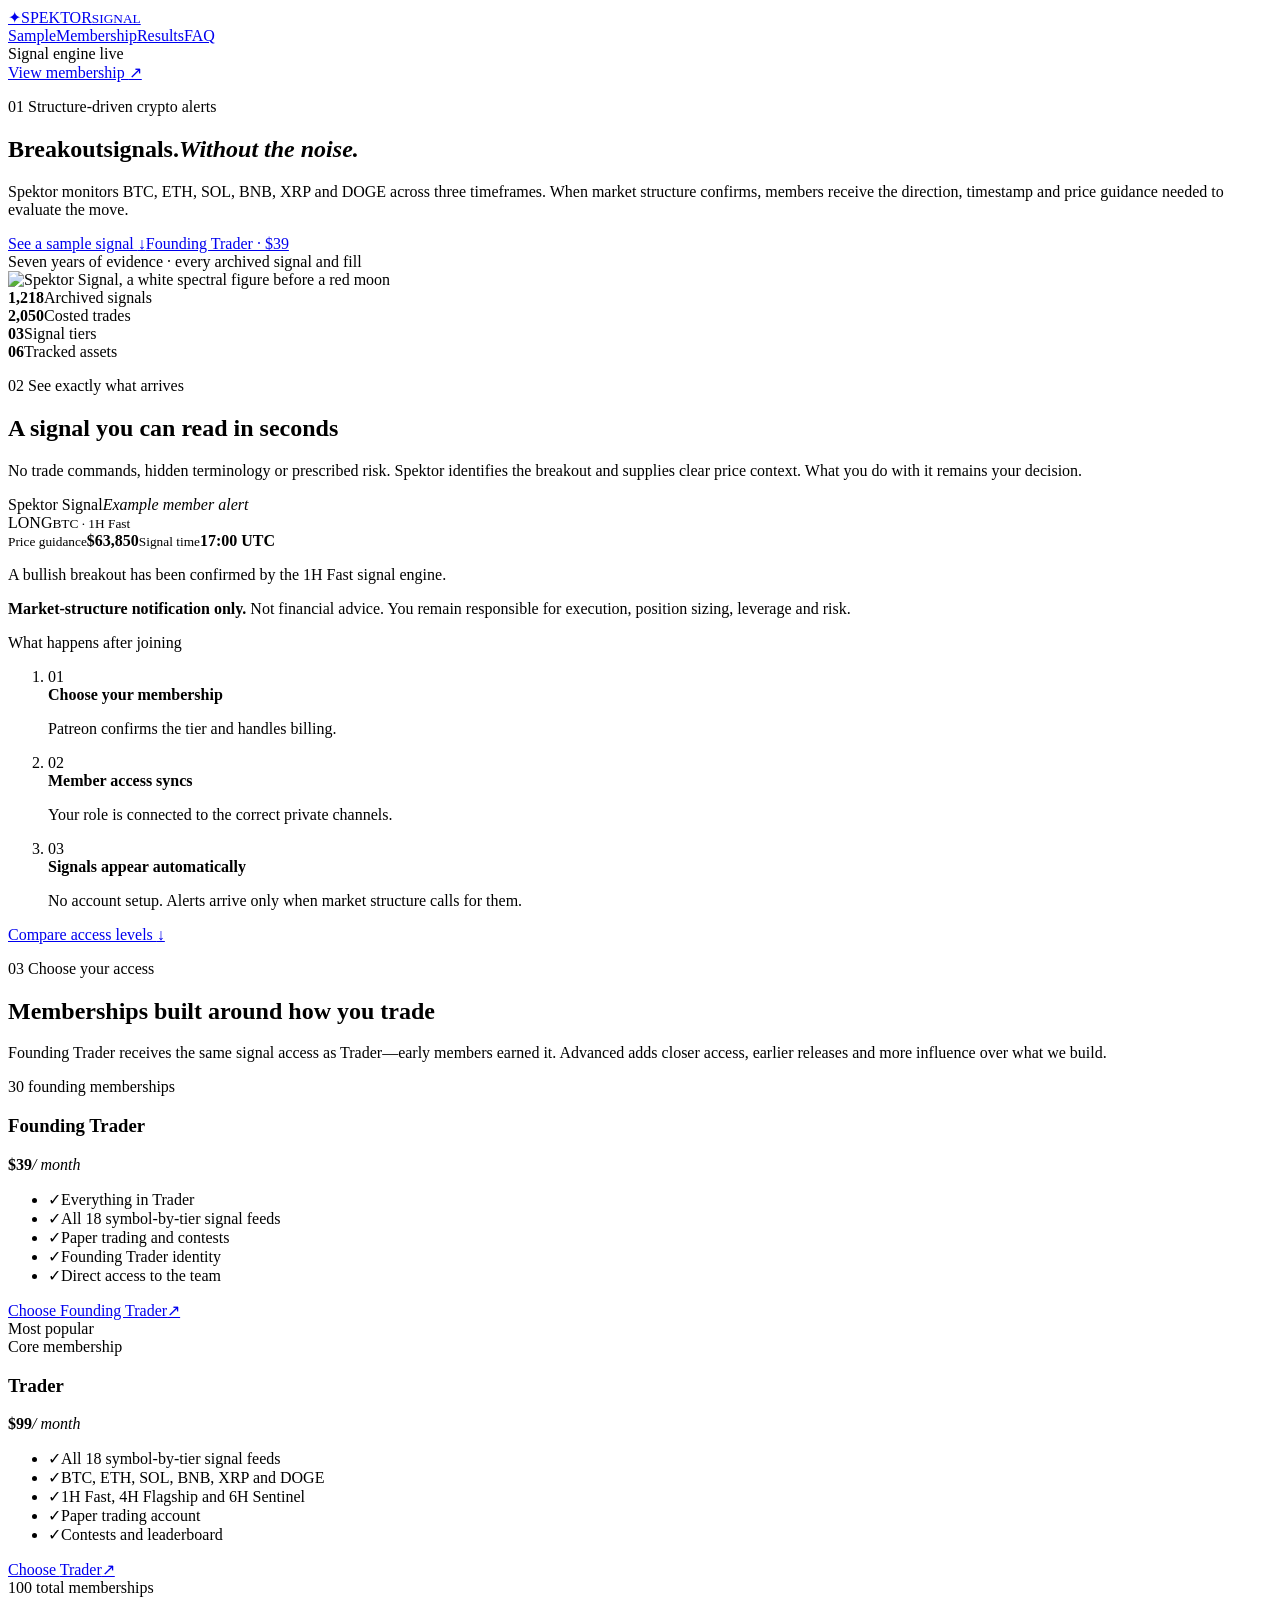
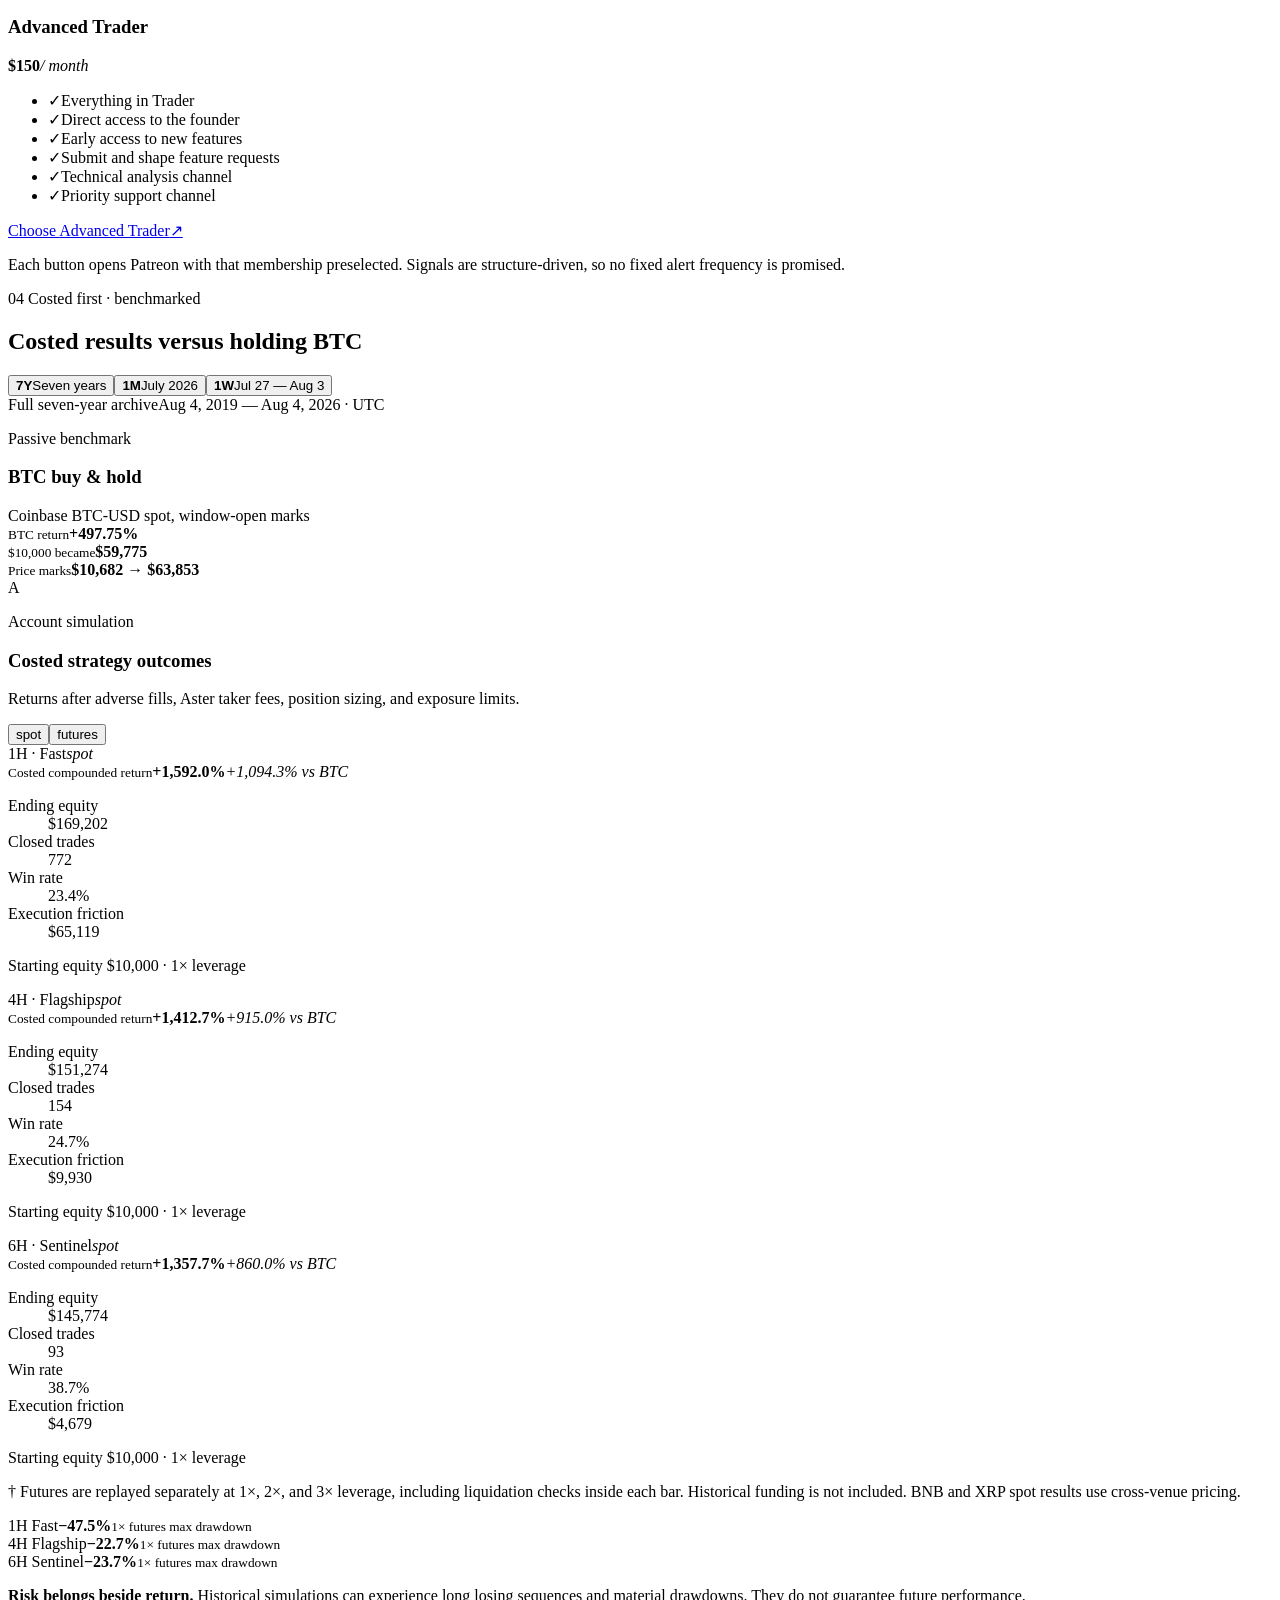
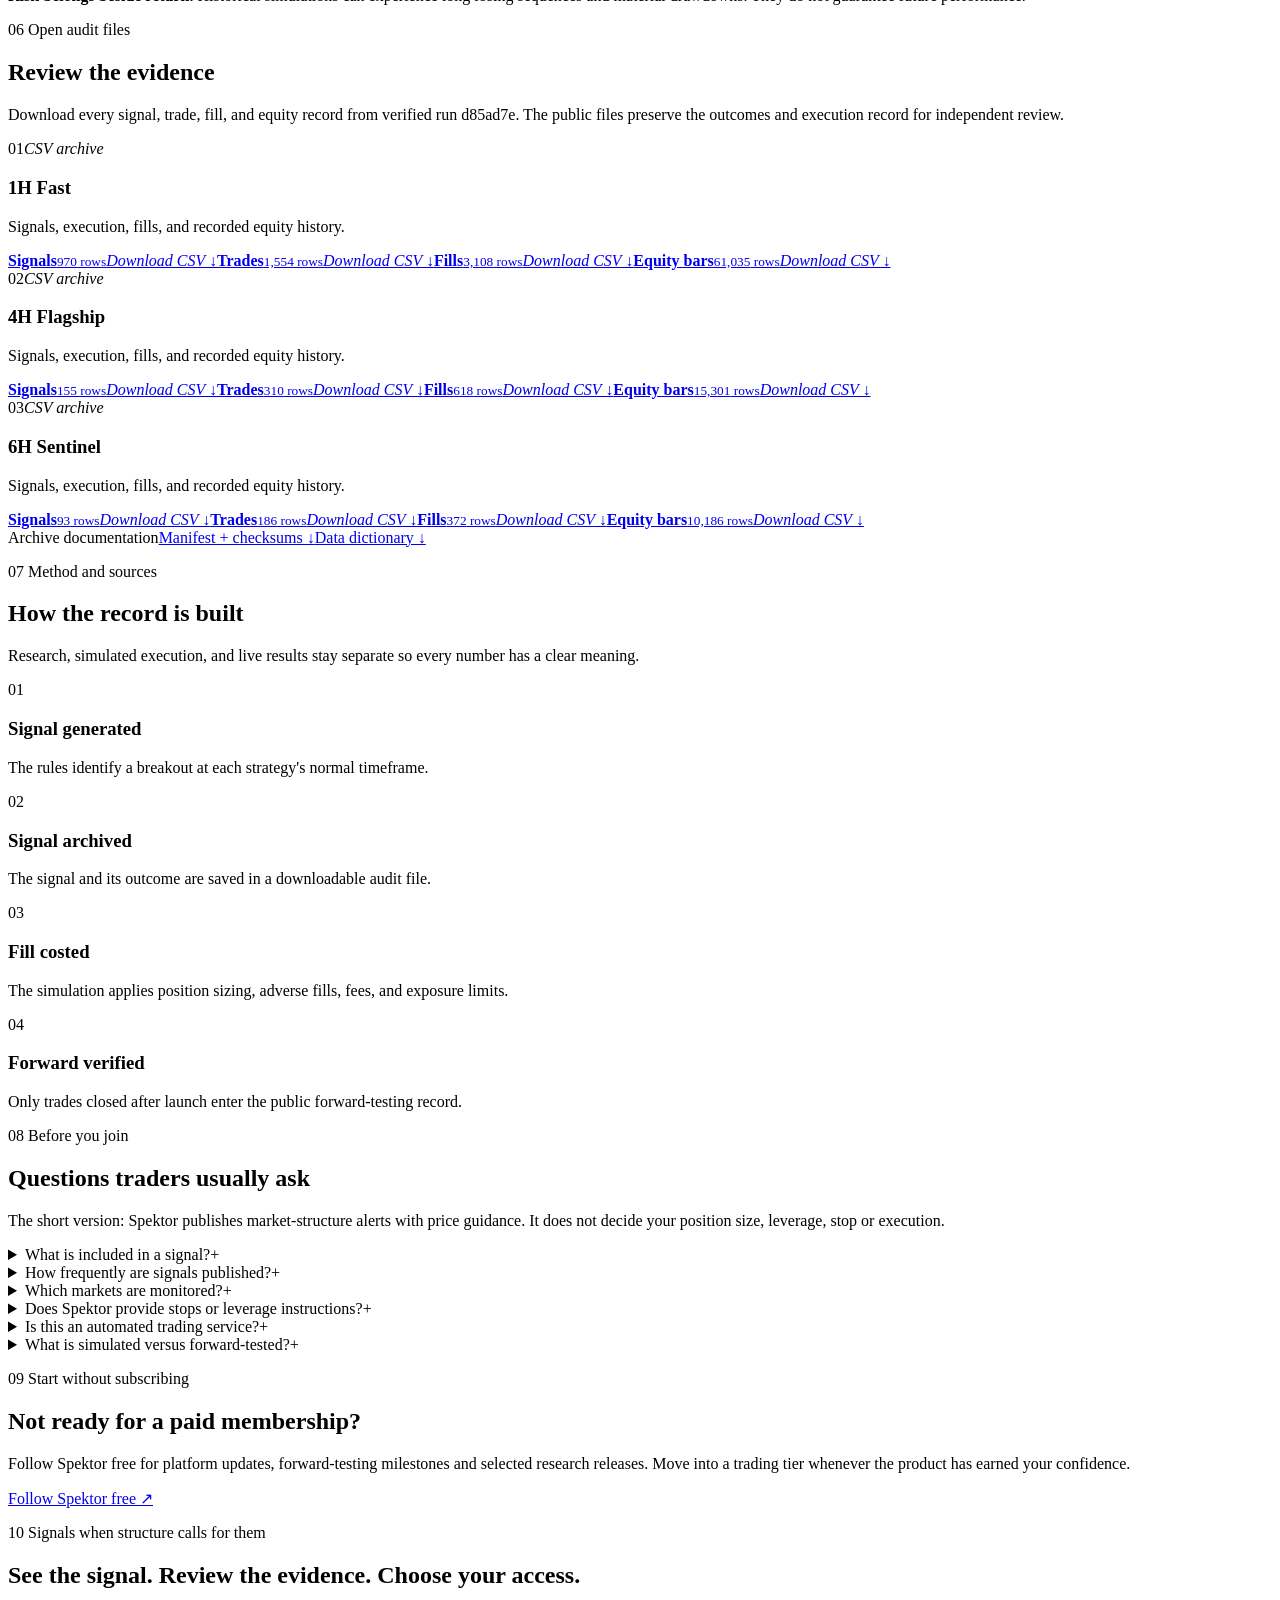
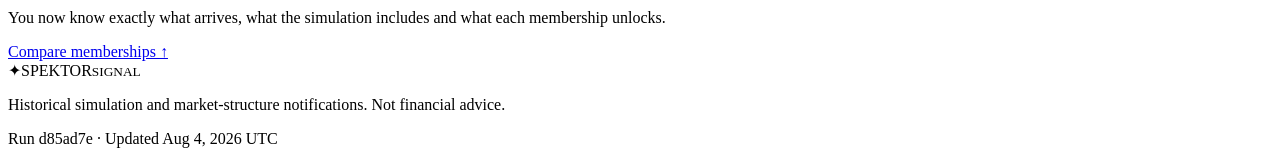
==== index.html @ 0d1d219a "Publish product-first onboarding funnel" ====
<!DOCTYPE html><html lang="en"><head><meta charSet="utf-8"/><meta name="viewport" content="width=device-width, initial-scale=1"/><link rel="preload" as="image" href="/Spektor-Signal/spektor-signals.png"/><link rel="stylesheet" href="/Spektor-Signal/_next/static/chunks/03jrusosd~smh.css" data-precedence="next"/><link rel="preload" as="script" fetchPriority="low" href="/Spektor-Signal/_next/static/chunks/0ht900cau6_ur.js"/><script src="/Spektor-Signal/_next/static/chunks/0hezz~6kmhx5x.js" async=""></script><script src="/Spektor-Signal/_next/static/chunks/07lhk_q6pmm3r.js" async=""></script><script src="/Spektor-Signal/_next/static/chunks/turbopack-0l~~an48zrcbu.js" async=""></script><script src="/Spektor-Signal/_next/static/chunks/0dbhjjzl8qfwv.js" async=""></script><script src="/Spektor-Signal/_next/static/chunks/04.sb2~ow3u-6.js" async=""></script><title>Spektor Signal — Breakout Signals Without the Noise</title><meta name="description" content="Structure-driven crypto breakout alerts with clear price guidance, three signal timeframes, costed historical evidence, and public forward testing."/><meta property="og:title" content="Spektor Signal — Breakout Signals Without the Noise"/><meta property="og:description" content="Six crypto markets. Three signal timeframes. Clear direction and price guidance when structure confirms."/><meta property="og:image" content="https://thegingerrbtc.github.io/Spektor-Signal/og-onboarding.png"/><meta property="og:image:width" content="1732"/><meta property="og:image:height" content="909"/><meta property="og:image:alt" content="Spektor Signal — Breakout signals without the noise"/><meta property="og:type" content="website"/><meta name="twitter:card" content="summary_large_image"/><meta name="twitter:title" content="Spektor Signal — Breakout Signals Without the Noise"/><meta name="twitter:description" content="Six crypto markets. Three signal timeframes. Clear direction and price guidance when structure confirms."/><meta name="twitter:image" content="https://thegingerrbtc.github.io/Spektor-Signal/og-onboarding.png"/><link rel="shortcut icon" href="/Spektor-Signal/spektor-signals.png"/><link rel="icon" href="/Spektor-Signal/spektor-signals.png"/><script src="/Spektor-Signal/_next/static/chunks/03~yq9q893hmn.js" noModule=""></script></head><body><div hidden=""><!--$--><!--/$--></div><main><div class="noise" aria-hidden="true"></div><header class="site-header"><a class="wordmark" href="#top" aria-label="Spektor Signal home"><span class="wordmark-sigil">✦</span><span>SPEKTOR</span><small>SIGNAL</small></a><nav aria-label="Primary navigation"><a href="#sample">Sample</a><a href="#membership">Membership</a><a href="#results">Results</a><a href="#faq">FAQ</a></nav><div class="header-actions"><div class="status"><i></i> Signal engine live</div><a class="membership-header-link" href="https://www.patreon.com/cw/SpektorProtocol/membership" target="_blank" rel="noreferrer">View membership <span aria-hidden="true">↗</span></a></div></header><section class="hero" id="top"><div class="hero-copy"><p class="eyebrow"><span>01</span> Structure-driven crypto alerts</p><h1 class="hero-title"><span class="hero-title-line">Breakout</span><span class="hero-title-line">signals.</span><span class="hero-title-line"><em>Without the noise.</em></span></h1><p class="lede">Spektor monitors BTC, ETH, SOL, BNB, XRP and DOGE across three timeframes. When market structure confirms, members receive the direction, timestamp and price guidance needed to evaluate the move.</p><div class="hero-actions"><a class="membership-action" href="#sample">See a sample signal <span aria-hidden="true">↓</span></a><a class="hero-secondary-action" href="#membership">Founding Trader · $39</a></div><span class="window">Seven years of evidence · every archived signal and fill</span></div><div class="hero-art" aria-label="Spektor Signal artwork"><div class="portrait-frame"><img src="/Spektor-Signal/spektor-signals.png" alt="Spektor Signal, a white spectral figure before a red moon"/></div></div><div class="hero-stats" aria-label="Archive totals"><div><strong>1,218</strong><span>Archived signals</span></div><div><strong>2,050</strong><span>Costed trades</span></div><div><strong>03</strong><span>Signal tiers</span></div><div><strong>06</strong><span>Tracked assets</span></div></div></section><section class="product-tour" id="sample"><div class="section-heading"><div><p class="eyebrow"><span>02</span> See exactly what arrives</p><h2>A signal you can read in seconds</h2></div><p class="product-lede">No trade commands, hidden terminology or prescribed risk. Spektor identifies the breakout and supplies clear price context. What you do with it remains your decision.</p></div><div class="sample-layout"><article class="sample-signal" aria-label="Example Spektor Signal alert"><div class="sample-signal-head"><span>Spektor Signal</span><i>Example member alert</i></div><div class="sample-signal-body"><div class="sample-direction"><span>LONG</span><small>BTC · 1H Fast</small></div><div class="sample-meta"><span><small>Price guidance</small><strong>$63,850</strong></span><span><small>Signal time</small><strong>17:00 UTC</strong></span></div><p>A bullish breakout has been confirmed by the 1H Fast signal engine.</p><div class="sample-disclaimer"><b>Market-structure notification only.</b> Not financial advice. You remain responsible for execution, position sizing, leverage and risk.</div></div></article><div class="access-panel"><p class="access-kicker">What happens after joining</p><ol><li><span>01</span><div><b>Choose your membership</b><p>Patreon confirms the tier and handles billing.</p></div></li><li><span>02</span><div><b>Member access syncs</b><p>Your role is connected to the correct private channels.</p></div></li><li><span>03</span><div><b>Signals appear automatically</b><p>No account setup. Alerts arrive only when market structure calls for them.</p></div></li></ol><a href="#membership">Compare access levels <span>↓</span></a></div></div></section><section class="membership" id="membership"><div class="section-heading"><div><p class="eyebrow"><span>03</span> Choose your access</p><h2>Memberships built around how you trade</h2></div><p class="membership-lede">Founding Trader receives the same signal access as Trader—early members earned it. Advanced adds closer access, earlier releases and more influence over what we build.</p></div><div class="membership-grid"><article class="membership-card "><div class="membership-top"><span>30 founding memberships</span><h3>Founding Trader</h3><p><strong>$<!-- -->39</strong><i>/ month</i></p></div><ul><li><span>✓</span>Everything in Trader</li><li><span>✓</span>All 18 symbol-by-tier signal feeds</li><li><span>✓</span>Paper trading and contests</li><li><span>✓</span>Founding Trader identity</li><li><span>✓</span>Direct access to the team</li></ul><a href="https://www.patreon.com/checkout/SpektorProtocol?rid=29276098" target="_blank" rel="noreferrer">Choose <!-- -->Founding Trader<span>↗</span></a></article><article class="membership-card featured"><div class="popular">Most popular</div><div class="membership-top"><span>Core membership</span><h3>Trader</h3><p><strong>$<!-- -->99</strong><i>/ month</i></p></div><ul><li><span>✓</span>All 18 symbol-by-tier signal feeds</li><li><span>✓</span>BTC, ETH, SOL, BNB, XRP and DOGE</li><li><span>✓</span>1H Fast, 4H Flagship and 6H Sentinel</li><li><span>✓</span>Paper trading account</li><li><span>✓</span>Contests and leaderboard</li></ul><a href="https://www.patreon.com/checkout/SpektorProtocol?rid=29276100" target="_blank" rel="noreferrer">Choose <!-- -->Trader<span>↗</span></a></article><article class="membership-card "><div class="membership-top"><span>100 total memberships</span><h3>Advanced Trader</h3><p><strong>$<!-- -->150</strong><i>/ month</i></p></div><ul><li><span>✓</span>Everything in Trader</li><li><span>✓</span>Direct access to the founder</li><li><span>✓</span>Early access to new features</li><li><span>✓</span>Submit and shape feature requests</li><li><span>✓</span>Technical analysis channel</li><li><span>✓</span>Priority support channel</li></ul><a href="https://www.patreon.com/checkout/SpektorProtocol?rid=29276102" target="_blank" rel="noreferrer">Choose <!-- -->Advanced Trader<span>↗</span></a></article></div><p class="membership-note">Each button opens Patreon with that membership preselected. Signals are structure-driven, so no fixed alert frequency is promised.</p></section><section class="results-shell" id="results"><div class="section-heading"><div><p class="eyebrow"><span>04</span> Costed first · benchmarked</p><h2>Costed results versus holding BTC</h2></div><div class="period-control" role="group" aria-label="Select report period"><button type="button" aria-pressed="true"><b>7Y</b><span>Seven years</span></button><button type="button" aria-pressed="false"><b>1M</b><span>July 2026</span></button><button type="button" aria-pressed="false"><b>1W</b><span>Jul 27 — Aug 3</span></button></div></div><div class="period-line"><span>Full seven-year archive</span><i></i><span>Aug 4, 2019<!-- --> — <!-- -->Aug 4, 2026<!-- --> · UTC</span></div><div class="benchmark-band"><div><p>Passive benchmark</p><h3>BTC buy &amp; hold</h3><span>Coinbase BTC-USD spot, window-open marks</span></div><div><small>BTC return</small><strong>+497.75%</strong></div><div><small>$10,000 became</small><strong>$59,775</strong></div><div><small>Price marks</small><strong>$10,682<!-- --> → <!-- -->$63,853</strong></div></div><section class="metric-domain bot-domain" aria-labelledby="bot-title"><div class="domain-intro"><div class="domain-number">A</div><div><p class="domain-kicker">Account simulation</p><h3 id="bot-title">Costed strategy outcomes</h3><p>Returns after adverse fills, Aster taker fees, position sizing, and exposure limits.</p></div><div class="market-control" role="group" aria-label="Select simulated market"><button type="button" aria-pressed="true">spot</button><button type="button" aria-pressed="false">futures</button></div></div><div class="bot-grid"><article class="bot-card"><div class="card-top"><span>1H<!-- --> · <!-- -->Fast</span><i>spot</i></div><div class="bot-return "><small>Costed compounded return</small><strong>+1,592.0%</strong><em class="ahead">+1,094.3%<!-- --> vs BTC</em></div><div class="equity-track" aria-hidden="true"><span style="width:99.501325%"></span></div><dl><div><dt>Ending equity</dt><dd>$169,202</dd></div><div><dt>Closed trades</dt><dd>772</dd></div><div><dt>Win rate</dt><dd>23.4<!-- -->%</dd></div><div><dt>Execution friction</dt><dd>$65,119</dd></div></dl><p>Starting equity <!-- -->$10,000<!-- --> · <!-- -->1<!-- -->× leverage</p></article><article class="bot-card"><div class="card-top"><span>4H<!-- --> · <!-- -->Flagship</span><i>spot</i></div><div class="bot-return "><small>Costed compounded return</small><strong>+1,412.7%</strong><em class="ahead">+915.0%<!-- --> vs BTC</em></div><div class="equity-track" aria-hidden="true"><span style="width:88.2964%"></span></div><dl><div><dt>Ending equity</dt><dd>$151,274</dd></div><div><dt>Closed trades</dt><dd>154</dd></div><div><dt>Win rate</dt><dd>24.7<!-- -->%</dd></div><div><dt>Execution friction</dt><dd>$9,930</dd></div></dl><p>Starting equity <!-- -->$10,000<!-- --> · <!-- -->1<!-- -->× leverage</p></article><article class="bot-card"><div class="card-top"><span>6H<!-- --> · <!-- -->Sentinel</span><i>spot</i></div><div class="bot-return "><small>Costed compounded return</small><strong>+1,357.7%</strong><em class="ahead">+860.0%<!-- --> vs BTC</em></div><div class="equity-track" aria-hidden="true"><span style="width:84.8588875%"></span></div><dl><div><dt>Ending equity</dt><dd>$145,774</dd></div><div><dt>Closed trades</dt><dd>93</dd></div><div><dt>Win rate</dt><dd>38.7<!-- -->%</dd></div><div><dt>Execution friction</dt><dd>$4,679</dd></div></dl><p>Starting equity <!-- -->$10,000<!-- --> · <!-- -->1<!-- -->× leverage</p></article></div><p class="execution-note"><span>†</span> Futures are replayed separately at 1×, 2×, and 3× leverage, including liquidation checks inside each bar. Historical funding is not included. BNB and XRP spot results use cross-venue pricing.</p></section><div class="risk-strip" aria-label="Historical risk context"><div><span>1H Fast</span><strong>−47.5%</strong><small>1× futures max drawdown</small></div><div><span>4H Flagship</span><strong>−22.7%</strong><small>1× futures max drawdown</small></div><div><span>6H Sentinel</span><strong>−23.7%</strong><small>1× futures max drawdown</small></div><p><b>Risk belongs beside return.</b> Historical simulations can experience long losing sequences and material drawdowns. They do not guarantee future performance.</p></div></section><section class="data-archive" id="data"><div class="section-heading"><div><p class="eyebrow"><span>06</span> Open audit files</p><h2>Review the evidence</h2></div><p class="archive-lede">Download every signal, trade, fill, and equity record from verified run d85ad7e. The public files preserve the outcomes and execution record for independent review.</p></div><div class="archive-grid"><article class="archive-card"><div class="archive-card-top"><span>01</span><i>CSV archive</i></div><h3>1H<!-- --> <!-- -->Fast</h3><p>Signals, execution, fills, and recorded equity history.</p><div class="download-list"><a class="download-link" href="/Spektor-Signal/downloads/1h-fast/signals.csv" download=""><span><b>Signals</b><small>970<!-- --> rows</small></span><i>Download CSV ↓</i></a><a class="download-link" href="/Spektor-Signal/downloads/1h-fast/trades.csv" download=""><span><b>Trades</b><small>1,554<!-- --> rows</small></span><i>Download CSV ↓</i></a><a class="download-link" href="/Spektor-Signal/downloads/1h-fast/fills.csv" download=""><span><b>Fills</b><small>3,108<!-- --> rows</small></span><i>Download CSV ↓</i></a><a class="download-link" href="/Spektor-Signal/downloads/1h-fast/equity-bars.csv" download=""><span><b>Equity bars</b><small>61,035<!-- --> rows</small></span><i>Download CSV ↓</i></a></div></article><article class="archive-card"><div class="archive-card-top"><span>02</span><i>CSV archive</i></div><h3>4H<!-- --> <!-- -->Flagship</h3><p>Signals, execution, fills, and recorded equity history.</p><div class="download-list"><a class="download-link" href="/Spektor-Signal/downloads/4h-flagship/signals.csv" download=""><span><b>Signals</b><small>155<!-- --> rows</small></span><i>Download CSV ↓</i></a><a class="download-link" href="/Spektor-Signal/downloads/4h-flagship/trades.csv" download=""><span><b>Trades</b><small>310<!-- --> rows</small></span><i>Download CSV ↓</i></a><a class="download-link" href="/Spektor-Signal/downloads/4h-flagship/fills.csv" download=""><span><b>Fills</b><small>618<!-- --> rows</small></span><i>Download CSV ↓</i></a><a class="download-link" href="/Spektor-Signal/downloads/4h-flagship/equity-bars.csv" download=""><span><b>Equity bars</b><small>15,301<!-- --> rows</small></span><i>Download CSV ↓</i></a></div></article><article class="archive-card"><div class="archive-card-top"><span>03</span><i>CSV archive</i></div><h3>6H<!-- --> <!-- -->Sentinel</h3><p>Signals, execution, fills, and recorded equity history.</p><div class="download-list"><a class="download-link" href="/Spektor-Signal/downloads/6h-sentinel/signals.csv" download=""><span><b>Signals</b><small>93<!-- --> rows</small></span><i>Download CSV ↓</i></a><a class="download-link" href="/Spektor-Signal/downloads/6h-sentinel/trades.csv" download=""><span><b>Trades</b><small>186<!-- --> rows</small></span><i>Download CSV ↓</i></a><a class="download-link" href="/Spektor-Signal/downloads/6h-sentinel/fills.csv" download=""><span><b>Fills</b><small>372<!-- --> rows</small></span><i>Download CSV ↓</i></a><a class="download-link" href="/Spektor-Signal/downloads/6h-sentinel/equity-bars.csv" download=""><span><b>Equity bars</b><small>10,186<!-- --> rows</small></span><i>Download CSV ↓</i></a></div></article></div><div class="archive-utilities"><span>Archive documentation</span><a href="/Spektor-Signal/downloads/archive-manifest.csv" download="">Manifest + checksums ↓</a><a href="/Spektor-Signal/downloads/data-dictionary.csv" download="">Data dictionary ↓</a></div></section><section class="method" id="method"><div class="section-heading"><div><p class="eyebrow"><span>07</span> Method and sources</p><h2>How the record is built</h2></div><p class="method-lede">Research, simulated execution, and live results stay separate so every number has a clear meaning.</p></div><div class="method-grid"><article><span>01</span><h3>Signal generated</h3><p>The rules identify a breakout at each strategy&#x27;s normal timeframe.</p></article><article><span>02</span><h3>Signal archived</h3><p>The signal and its outcome are saved in a downloadable audit file.</p></article><article><span>03</span><h3>Fill costed</h3><p>The simulation applies position sizing, adverse fills, fees, and exposure limits.</p></article><article><span>04</span><h3>Forward verified</h3><p>Only trades closed after launch enter the public forward-testing record.</p></article></div></section><section class="faq" id="faq"><div class="section-heading"><div><p class="eyebrow"><span>08</span> Before you join</p><h2>Questions traders usually ask</h2></div><p class="faq-lede">The short version: Spektor publishes market-structure alerts with price guidance. It does not decide your position size, leverage, stop or execution.</p></div><div class="faq-grid"><details><summary>What is included in a signal?<span>+</span></summary><p>Direction, symbol, signal tier, timeframe, timestamp and price guidance, presented in the same concise format shown above.</p></details><details><summary>How frequently are signals published?<span>+</span></summary><p>There is no fixed schedule. Signals arrive only when the relevant market and timeframe satisfy the system&#x27;s breakout conditions.</p></details><details><summary>Which markets are monitored?<span>+</span></summary><p>BTC, ETH, SOL, BNB, XRP and DOGE across 1H Fast, 4H Flagship and 6H Sentinel—18 symbol-by-tier feeds in total.</p></details><details><summary>Does Spektor provide stops or leverage instructions?<span>+</span></summary><p>No. Spektor identifies breakout structure and price context. Members remain responsible for risk, sizing, leverage and execution.</p></details><details><summary>Is this an automated trading service?<span>+</span></summary><p>No. Membership provides alerts and research access. The paper-trading system is a simulation and does not place real trades.</p></details><details><summary>What is simulated versus forward-tested?<span>+</span></summary><p>The historical report is a costed simulation. The forward dashboard appears only after at least five positions close after deployment, with no historical positions imported.</p></details></div></section><section class="free-path"><div><p class="eyebrow"><span>09</span> Start without subscribing</p><h2>Not ready for a paid membership?</h2><p>Follow Spektor free for platform updates, forward-testing milestones and selected research releases. Move into a trading tier whenever the product has earned your confidence.</p></div><a href="https://www.patreon.com/SpektorProtocol?utm_source=spektor_signal&amp;utm_medium=website&amp;utm_campaign=free_member" target="_blank" rel="noreferrer">Follow Spektor free <span>↗</span></a></section><section class="closing-cta"><p class="eyebrow"><span>10</span> Signals when structure calls for them</p><h2>See the signal. Review the evidence. Choose your access.</h2><p>You now know exactly what arrives, what the simulation includes and what each membership unlocks.</p><a href="#membership">Compare memberships <span>↑</span></a></section><footer><div class="wordmark"><span class="wordmark-sigil">✦</span><span>SPEKTOR</span><small>SIGNAL</small></div><p>Historical simulation and market-structure notifications. Not financial advice.</p><p>Run d85ad7e · Updated Aug 4, 2026 UTC</p></footer></main><!--$--><!--/$--><script src="/Spektor-Signal/_next/static/chunks/0ht900cau6_ur.js" id="_R_" async=""></script><script>(self.__next_f=self.__next_f||[]).push([0])</script><script>self.__next_f.push([1,"1:\"$Sreact.fragment\"\n2:I[39756,[\"/Spektor-Signal/_next/static/chunks/0dbhjjzl8qfwv.js\"],\"default\"]\n3:I[37457,[\"/Spektor-Signal/_next/static/chunks/0dbhjjzl8qfwv.js\"],\"default\"]\n4:I[47257,[\"/Spektor-Signal/_next/static/chunks/0dbhjjzl8qfwv.js\"],\"ClientPageRoot\"]\n5:I[31713,[\"/Spektor-Signal/_next/static/chunks/0dbhjjzl8qfwv.js\",\"/Spektor-Signal/_next/static/chunks/04.sb2~ow3u-6.js\"],\"default\"]\n8:I[97367,[\"/Spektor-Signal/_next/static/chunks/0dbhjjzl8qfwv.js\"],\"OutletBoundary\"]\n9:\"$Sreact.suspense\"\nb:I[97367,[\"/Spektor-Signal/_next/static/chunks/0dbhjjzl8qfwv.js\"],\"ViewportBoundary\"]\nd:I[97367,[\"/Spektor-Signal/_next/static/chunks/0dbhjjzl8qfwv.js\"],\"MetadataBoundary\"]\nf:I[68027,[\"/Spektor-Signal/_next/static/chunks/0dbhjjzl8qfwv.js\"],\"default\",1]\n:HL[\"/Spektor-Signal/_next/static/chunks/03jrusosd~smh.css\",\"style\"]\n"])</script><script>self.__next_f.push([1,"0:{\"P\":null,\"c\":[\"\",\"\"],\"q\":\"\",\"i\":false,\"f\":[[[\"\",{\"children\":[\"__PAGE__\",{}]},\"$undefined\",\"$undefined\",16],[[\"$\",\"$1\",\"c\",{\"children\":[[[\"$\",\"link\",\"0\",{\"rel\":\"stylesheet\",\"href\":\"/Spektor-Signal/_next/static/chunks/03jrusosd~smh.css\",\"precedence\":\"next\",\"crossOrigin\":\"$undefined\",\"nonce\":\"$undefined\"}],[\"$\",\"script\",\"script-0\",{\"src\":\"/Spektor-Signal/_next/static/chunks/0dbhjjzl8qfwv.js\",\"async\":true,\"nonce\":\"$undefined\"}]],[\"$\",\"html\",null,{\"lang\":\"en\",\"children\":[\"$\",\"body\",null,{\"children\":[\"$\",\"$L2\",null,{\"parallelRouterKey\":\"children\",\"error\":\"$undefined\",\"errorStyles\":\"$undefined\",\"errorScripts\":\"$undefined\",\"template\":[\"$\",\"$L3\",null,{}],\"templateStyles\":\"$undefined\",\"templateScripts\":\"$undefined\",\"notFound\":[[[\"$\",\"title\",null,{\"children\":\"404: This page could not be found.\"}],[\"$\",\"div\",null,{\"style\":{\"fontFamily\":\"system-ui,\\\"Segoe UI\\\",Roboto,Helvetica,Arial,sans-serif,\\\"Apple Color Emoji\\\",\\\"Segoe UI Emoji\\\"\",\"height\":\"100vh\",\"textAlign\":\"center\",\"display\":\"flex\",\"flexDirection\":\"column\",\"alignItems\":\"center\",\"justifyContent\":\"center\"},\"children\":[\"$\",\"div\",null,{\"children\":[[\"$\",\"style\",null,{\"dangerouslySetInnerHTML\":{\"__html\":\"body{color:#000;background:#fff;margin:0}.next-error-h1{border-right:1px solid rgba(0,0,0,.3)}@media (prefers-color-scheme:dark){body{color:#fff;background:#000}.next-error-h1{border-right:1px solid rgba(255,255,255,.3)}}\"}}],[\"$\",\"h1\",null,{\"className\":\"next-error-h1\",\"style\":{\"display\":\"inline-block\",\"margin\":\"0 20px 0 0\",\"padding\":\"0 23px 0 0\",\"fontSize\":24,\"fontWeight\":500,\"verticalAlign\":\"top\",\"lineHeight\":\"49px\"},\"children\":404}],[\"$\",\"div\",null,{\"style\":{\"display\":\"inline-block\"},\"children\":[\"$\",\"h2\",null,{\"style\":{\"fontSize\":14,\"fontWeight\":400,\"lineHeight\":\"49px\",\"margin\":0},\"children\":\"This page could not be found.\"}]}]]}]}]],[]],\"forbidden\":\"$undefined\",\"unauthorized\":\"$undefined\"}]}]}]]}],{\"children\":[[\"$\",\"$1\",\"c\",{\"children\":[[\"$\",\"$L4\",null,{\"Component\":\"$5\",\"serverProvidedParams\":{\"searchParams\":{},\"params\":{},\"promises\":[\"$@6\",\"$@7\"]}}],[[\"$\",\"script\",\"script-0\",{\"src\":\"/Spektor-Signal/_next/static/chunks/04.sb2~ow3u-6.js\",\"async\":true,\"nonce\":\"$undefined\"}]],[\"$\",\"$L8\",null,{\"children\":[\"$\",\"$9\",null,{\"name\":\"Next.MetadataOutlet\",\"children\":\"$@a\"}]}]]}],{},null,false,null]},null,false,null],[\"$\",\"$1\",\"h\",{\"children\":[null,[\"$\",\"$Lb\",null,{\"children\":\"$Lc\"}],[\"$\",\"div\",null,{\"hidden\":true,\"children\":[\"$\",\"$Ld\",null,{\"children\":[\"$\",\"$9\",null,{\"name\":\"Next.Metadata\",\"children\":\"$Le\"}]}]}],null]}],false]],\"m\":\"$undefined\",\"G\":[\"$f\",[[\"$\",\"link\",\"0\",{\"rel\":\"stylesheet\",\"href\":\"/Spektor-Signal/_next/static/chunks/03jrusosd~smh.css\",\"precedence\":\"next\",\"crossOrigin\":\"$undefined\",\"nonce\":\"$undefined\"}]]],\"S\":true,\"h\":null,\"s\":\"$undefined\",\"l\":\"$undefined\",\"p\":\"$undefined\",\"d\":\"$undefined\",\"b\":\"g_Hb-TFRLKY9SquSDv_c2\"}\n"])</script><script>self.__next_f.push([1,"6:{}\n7:\"$0:f:0:1:1:children:0:props:children:0:props:serverProvidedParams:params\"\n"])</script><script>self.__next_f.push([1,"c:[[\"$\",\"meta\",\"0\",{\"charSet\":\"utf-8\"}],[\"$\",\"meta\",\"1\",{\"name\":\"viewport\",\"content\":\"width=device-width, initial-scale=1\"}]]\n"])</script><script>self.__next_f.push([1,"10:I[27201,[\"/Spektor-Signal/_next/static/chunks/0dbhjjzl8qfwv.js\"],\"IconMark\"]\na:null\n"])</script><script>self.__next_f.push([1,"e:[[\"$\",\"title\",\"0\",{\"children\":\"Spektor Signal — Breakout Signals Without the Noise\"}],[\"$\",\"meta\",\"1\",{\"name\":\"description\",\"content\":\"Structure-driven crypto breakout alerts with clear price guidance, three signal timeframes, costed historical evidence, and public forward testing.\"}],[\"$\",\"meta\",\"2\",{\"property\":\"og:title\",\"content\":\"Spektor Signal — Breakout Signals Without the Noise\"}],[\"$\",\"meta\",\"3\",{\"property\":\"og:description\",\"content\":\"Six crypto markets. Three signal timeframes. Clear direction and price guidance when structure confirms.\"}],[\"$\",\"meta\",\"4\",{\"property\":\"og:image\",\"content\":\"https://thegingerrbtc.github.io/Spektor-Signal/og-onboarding.png\"}],[\"$\",\"meta\",\"5\",{\"property\":\"og:image:width\",\"content\":\"1732\"}],[\"$\",\"meta\",\"6\",{\"property\":\"og:image:height\",\"content\":\"909\"}],[\"$\",\"meta\",\"7\",{\"property\":\"og:image:alt\",\"content\":\"Spektor Signal — Breakout signals without the noise\"}],[\"$\",\"meta\",\"8\",{\"property\":\"og:type\",\"content\":\"website\"}],[\"$\",\"meta\",\"9\",{\"name\":\"twitter:card\",\"content\":\"summary_large_image\"}],[\"$\",\"meta\",\"10\",{\"name\":\"twitter:title\",\"content\":\"Spektor Signal — Breakout Signals Without the Noise\"}],[\"$\",\"meta\",\"11\",{\"name\":\"twitter:description\",\"content\":\"Six crypto markets. Three signal timeframes. Clear direction and price guidance when structure confirms.\"}],[\"$\",\"meta\",\"12\",{\"name\":\"twitter:image\",\"content\":\"https://thegingerrbtc.github.io/Spektor-Signal/og-onboarding.png\"}],[\"$\",\"link\",\"13\",{\"rel\":\"shortcut icon\",\"href\":\"/Spektor-Signal/spektor-signals.png\"}],[\"$\",\"link\",\"14\",{\"rel\":\"icon\",\"href\":\"/Spektor-Signal/spektor-signals.png\"}],[\"$\",\"$L10\",\"15\",{}]]\n"])</script></body></html>
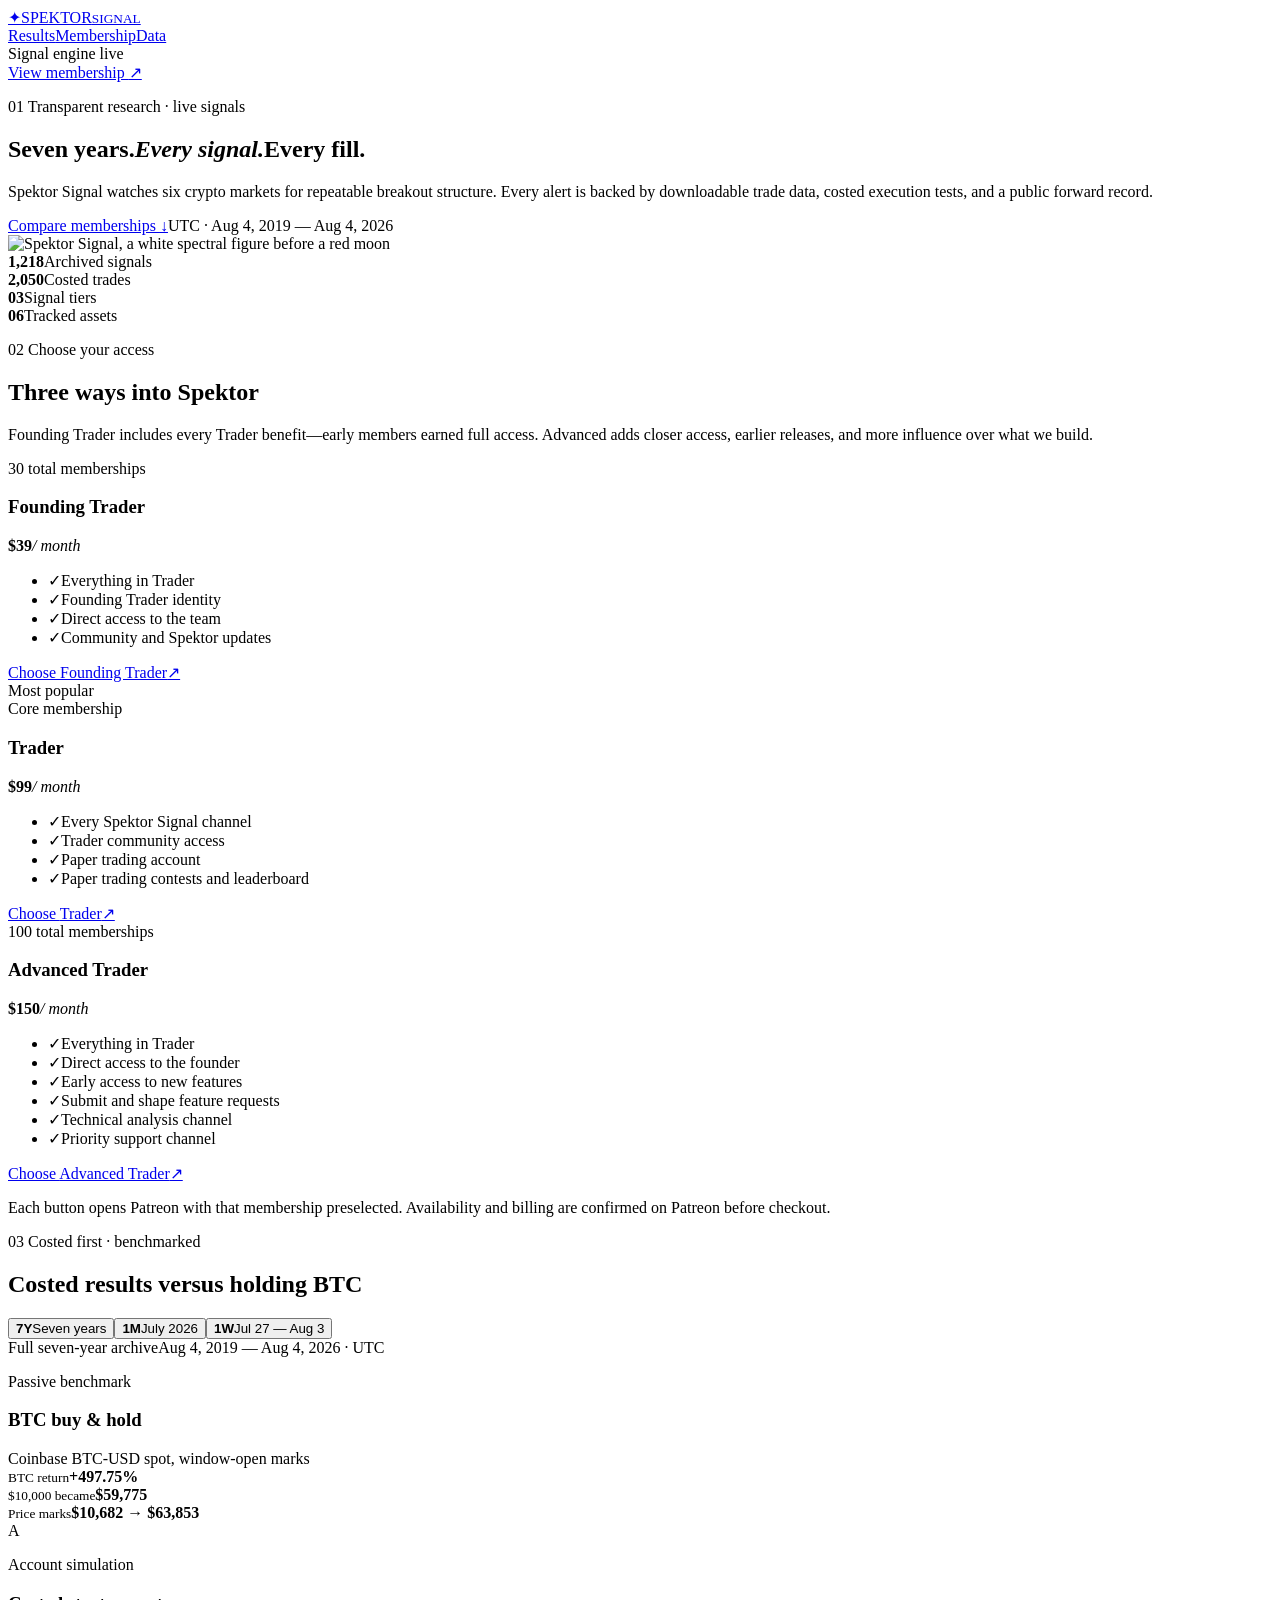
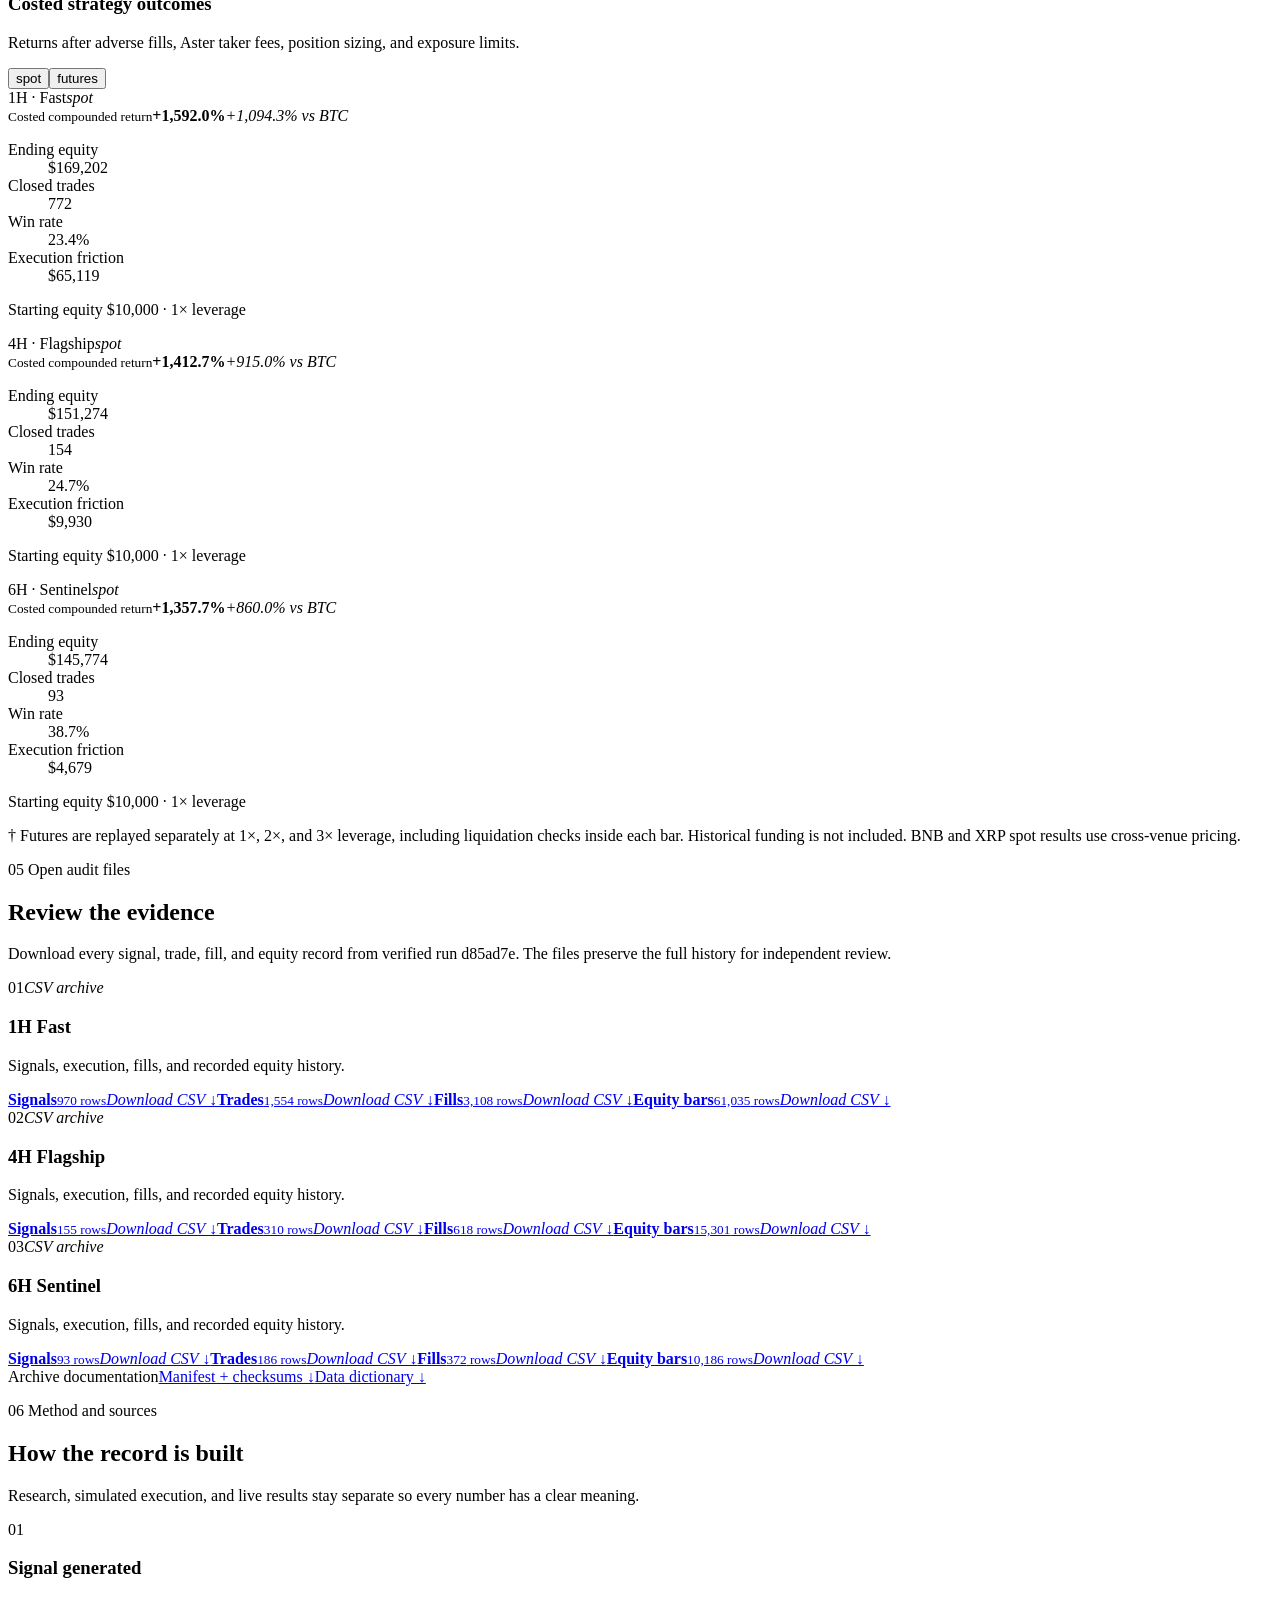
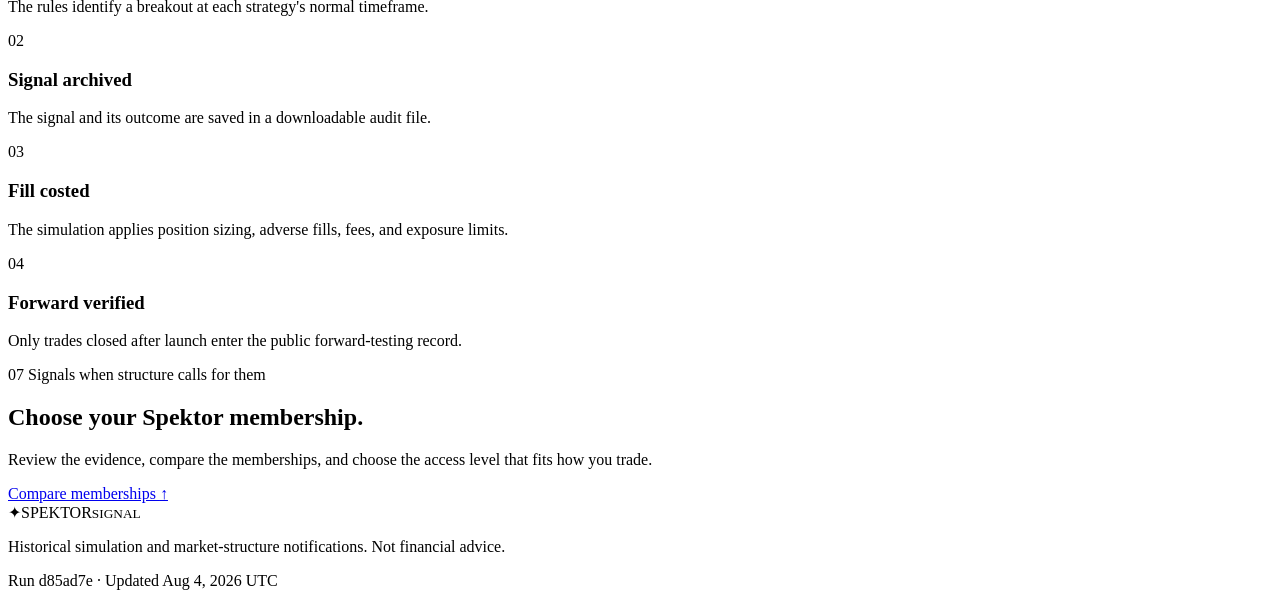
==== commit e9f29fc8: "Revert "Publish product-first onboarding funnel" This reverts commit 0d1d219a240725d6a3917191844b280" ====
--- a/index.html
+++ b/index.html
@@ -1 +1 @@
-<!DOCTYPE html><html lang="en"><head><meta charSet="utf-8"/><meta name="viewport" content="width=device-width, initial-scale=1"/><link rel="preload" as="image" href="/Spektor-Signal/spektor-signals.png"/><link rel="stylesheet" href="/Spektor-Signal/_next/static/chunks/03jrusosd~smh.css" data-precedence="next"/><link rel="preload" as="script" fetchPriority="low" href="/Spektor-Signal/_next/static/chunks/0ht900cau6_ur.js"/><script src="/Spektor-Signal/_next/static/chunks/0hezz~6kmhx5x.js" async=""></script><script src="/Spektor-Signal/_next/static/chunks/07lhk_q6pmm3r.js" async=""></script><script src="/Spektor-Signal/_next/static/chunks/turbopack-0l~~an48zrcbu.js" async=""></script><script src="/Spektor-Signal/_next/static/chunks/0dbhjjzl8qfwv.js" async=""></script><script src="/Spektor-Signal/_next/static/chunks/04.sb2~ow3u-6.js" async=""></script><title>Spektor Signal — Breakout Signals Without the Noise</title><meta name="description" content="Structure-driven crypto breakout alerts with clear price guidance, three signal timeframes, costed historical evidence, and public forward testing."/><meta property="og:title" content="Spektor Signal — Breakout Signals Without the Noise"/><meta property="og:description" content="Six crypto markets. Three signal timeframes. Clear direction and price guidance when structure confirms."/><meta property="og:image" content="https://thegingerrbtc.github.io/Spektor-Signal/og-onboarding.png"/><meta property="og:image:width" content="1732"/><meta property="og:image:height" content="909"/><meta property="og:image:alt" content="Spektor Signal — Breakout signals without the noise"/><meta property="og:type" content="website"/><meta name="twitter:card" content="summary_large_image"/><meta name="twitter:title" content="Spektor Signal — Breakout Signals Without the Noise"/><meta name="twitter:description" content="Six crypto markets. Three signal timeframes. Clear direction and price guidance when structure confirms."/><meta name="twitter:image" content="https://thegingerrbtc.github.io/Spektor-Signal/og-onboarding.png"/><link rel="shortcut icon" href="/Spektor-Signal/spektor-signals.png"/><link rel="icon" href="/Spektor-Signal/spektor-signals.png"/><script src="/Spektor-Signal/_next/static/chunks/03~yq9q893hmn.js" noModule=""></script></head><body><div hidden=""><!--$--><!--/$--></div><main><div class="noise" aria-hidden="true"></div><header class="site-header"><a class="wordmark" href="#top" aria-label="Spektor Signal home"><span class="wordmark-sigil">✦</span><span>SPEKTOR</span><small>SIGNAL</small></a><nav aria-label="Primary navigation"><a href="#sample">Sample</a><a href="#membership">Membership</a><a href="#results">Results</a><a href="#faq">FAQ</a></nav><div class="header-actions"><div class="status"><i></i> Signal engine live</div><a class="membership-header-link" href="https://www.patreon.com/cw/SpektorProtocol/membership" target="_blank" rel="noreferrer">View membership <span aria-hidden="true">↗</span></a></div></header><section class="hero" id="top"><div class="hero-copy"><p class="eyebrow"><span>01</span> Structure-driven crypto alerts</p><h1 class="hero-title"><span class="hero-title-line">Breakout</span><span class="hero-title-line">signals.</span><span class="hero-title-line"><em>Without the noise.</em></span></h1><p class="lede">Spektor monitors BTC, ETH, SOL, BNB, XRP and DOGE across three timeframes. When market structure confirms, members receive the direction, timestamp and price guidance needed to evaluate the move.</p><div class="hero-actions"><a class="membership-action" href="#sample">See a sample signal <span aria-hidden="true">↓</span></a><a class="hero-secondary-action" href="#membership">Founding Trader · $39</a></div><span class="window">Seven years of evidence · every archived signal and fill</span></div><div class="hero-art" aria-label="Spektor Signal artwork"><div class="portrait-frame"><img src="/Spektor-Signal/spektor-signals.png" alt="Spektor Signal, a white spectral figure before a red moon"/></div></div><div class="hero-stats" aria-label="Archive totals"><div><strong>1,218</strong><span>Archived signals</span></div><div><strong>2,050</strong><span>Costed trades</span></div><div><strong>03</strong><span>Signal tiers</span></div><div><strong>06</strong><span>Tracked assets</span></div></div></section><section class="product-tour" id="sample"><div class="section-heading"><div><p class="eyebrow"><span>02</span> See exactly what arrives</p><h2>A signal you can read in seconds</h2></div><p class="product-lede">No trade commands, hidden terminology or prescribed risk. Spektor identifies the breakout and supplies clear price context. What you do with it remains your decision.</p></div><div class="sample-layout"><article class="sample-signal" aria-label="Example Spektor Signal alert"><div class="sample-signal-head"><span>Spektor Signal</span><i>Example member alert</i></div><div class="sample-signal-body"><div class="sample-direction"><span>LONG</span><small>BTC · 1H Fast</small></div><div class="sample-meta"><span><small>Price guidance</small><strong>$63,850</strong></span><span><small>Signal time</small><strong>17:00 UTC</strong></span></div><p>A bullish breakout has been confirmed by the 1H Fast signal engine.</p><div class="sample-disclaimer"><b>Market-structure notification only.</b> Not financial advice. You remain responsible for execution, position sizing, leverage and risk.</div></div></article><div class="access-panel"><p class="access-kicker">What happens after joining</p><ol><li><span>01</span><div><b>Choose your membership</b><p>Patreon confirms the tier and handles billing.</p></div></li><li><span>02</span><div><b>Member access syncs</b><p>Your role is connected to the correct private channels.</p></div></li><li><span>03</span><div><b>Signals appear automatically</b><p>No account setup. Alerts arrive only when market structure calls for them.</p></div></li></ol><a href="#membership">Compare access levels <span>↓</span></a></div></div></section><section class="membership" id="membership"><div class="section-heading"><div><p class="eyebrow"><span>03</span> Choose your access</p><h2>Memberships built around how you trade</h2></div><p class="membership-lede">Founding Trader receives the same signal access as Trader—early members earned it. Advanced adds closer access, earlier releases and more influence over what we build.</p></div><div class="membership-grid"><article class="membership-card "><div class="membership-top"><span>30 founding memberships</span><h3>Founding Trader</h3><p><strong>$<!-- -->39</strong><i>/ month</i></p></div><ul><li><span>✓</span>Everything in Trader</li><li><span>✓</span>All 18 symbol-by-tier signal feeds</li><li><span>✓</span>Paper trading and contests</li><li><span>✓</span>Founding Trader identity</li><li><span>✓</span>Direct access to the team</li></ul><a href="https://www.patreon.com/checkout/SpektorProtocol?rid=29276098" target="_blank" rel="noreferrer">Choose <!-- -->Founding Trader<span>↗</span></a></article><article class="membership-card featured"><div class="popular">Most popular</div><div class="membership-top"><span>Core membership</span><h3>Trader</h3><p><strong>$<!-- -->99</strong><i>/ month</i></p></div><ul><li><span>✓</span>All 18 symbol-by-tier signal feeds</li><li><span>✓</span>BTC, ETH, SOL, BNB, XRP and DOGE</li><li><span>✓</span>1H Fast, 4H Flagship and 6H Sentinel</li><li><span>✓</span>Paper trading account</li><li><span>✓</span>Contests and leaderboard</li></ul><a href="https://www.patreon.com/checkout/SpektorProtocol?rid=29276100" target="_blank" rel="noreferrer">Choose <!-- -->Trader<span>↗</span></a></article><article class="membership-card "><div class="membership-top"><span>100 total memberships</span><h3>Advanced Trader</h3><p><strong>$<!-- -->150</strong><i>/ month</i></p></div><ul><li><span>✓</span>Everything in Trader</li><li><span>✓</span>Direct access to the founder</li><li><span>✓</span>Early access to new features</li><li><span>✓</span>Submit and shape feature requests</li><li><span>✓</span>Technical analysis channel</li><li><span>✓</span>Priority support channel</li></ul><a href="https://www.patreon.com/checkout/SpektorProtocol?rid=29276102" target="_blank" rel="noreferrer">Choose <!-- -->Advanced Trader<span>↗</span></a></article></div><p class="membership-note">Each button opens Patreon with that membership preselected. Signals are structure-driven, so no fixed alert frequency is promised.</p></section><section class="results-shell" id="results"><div class="section-heading"><div><p class="eyebrow"><span>04</span> Costed first · benchmarked</p><h2>Costed results versus holding BTC</h2></div><div class="period-control" role="group" aria-label="Select report period"><button type="button" aria-pressed="true"><b>7Y</b><span>Seven years</span></button><button type="button" aria-pressed="false"><b>1M</b><span>July 2026</span></button><button type="button" aria-pressed="false"><b>1W</b><span>Jul 27 — Aug 3</span></button></div></div><div class="period-line"><span>Full seven-year archive</span><i></i><span>Aug 4, 2019<!-- --> — <!-- -->Aug 4, 2026<!-- --> · UTC</span></div><div class="benchmark-band"><div><p>Passive benchmark</p><h3>BTC buy &amp; hold</h3><span>Coinbase BTC-USD spot, window-open marks</span></div><div><small>BTC return</small><strong>+497.75%</strong></div><div><small>$10,000 became</small><strong>$59,775</strong></div><div><small>Price marks</small><strong>$10,682<!-- --> → <!-- -->$63,853</strong></div></div><section class="metric-domain bot-domain" aria-labelledby="bot-title"><div class="domain-intro"><div class="domain-number">A</div><div><p class="domain-kicker">Account simulation</p><h3 id="bot-title">Costed strategy outcomes</h3><p>Returns after adverse fills, Aster taker fees, position sizing, and exposure limits.</p></div><div class="market-control" role="group" aria-label="Select simulated market"><button type="button" aria-pressed="true">spot</button><button type="button" aria-pressed="false">futures</button></div></div><div class="bot-grid"><article class="bot-card"><div class="card-top"><span>1H<!-- --> · <!-- -->Fast</span><i>spot</i></div><div class="bot-return "><small>Costed compounded return</small><strong>+1,592.0%</strong><em class="ahead">+1,094.3%<!-- --> vs BTC</em></div><div class="equity-track" aria-hidden="true"><span style="width:99.501325%"></span></div><dl><div><dt>Ending equity</dt><dd>$169,202</dd></div><div><dt>Closed trades</dt><dd>772</dd></div><div><dt>Win rate</dt><dd>23.4<!-- -->%</dd></div><div><dt>Execution friction</dt><dd>$65,119</dd></div></dl><p>Starting equity <!-- -->$10,000<!-- --> · <!-- -->1<!-- -->× leverage</p></article><article class="bot-card"><div class="card-top"><span>4H<!-- --> · <!-- -->Flagship</span><i>spot</i></div><div class="bot-return "><small>Costed compounded return</small><strong>+1,412.7%</strong><em class="ahead">+915.0%<!-- --> vs BTC</em></div><div class="equity-track" aria-hidden="true"><span style="width:88.2964%"></span></div><dl><div><dt>Ending equity</dt><dd>$151,274</dd></div><div><dt>Closed trades</dt><dd>154</dd></div><div><dt>Win rate</dt><dd>24.7<!-- -->%</dd></div><div><dt>Execution friction</dt><dd>$9,930</dd></div></dl><p>Starting equity <!-- -->$10,000<!-- --> · <!-- -->1<!-- -->× leverage</p></article><article class="bot-card"><div class="card-top"><span>6H<!-- --> · <!-- -->Sentinel</span><i>spot</i></div><div class="bot-return "><small>Costed compounded return</small><strong>+1,357.7%</strong><em class="ahead">+860.0%<!-- --> vs BTC</em></div><div class="equity-track" aria-hidden="true"><span style="width:84.8588875%"></span></div><dl><div><dt>Ending equity</dt><dd>$145,774</dd></div><div><dt>Closed trades</dt><dd>93</dd></div><div><dt>Win rate</dt><dd>38.7<!-- -->%</dd></div><div><dt>Execution friction</dt><dd>$4,679</dd></div></dl><p>Starting equity <!-- -->$10,000<!-- --> · <!-- -->1<!-- -->× leverage</p></article></div><p class="execution-note"><span>†</span> Futures are replayed separately at 1×, 2×, and 3× leverage, including liquidation checks inside each bar. Historical funding is not included. BNB and XRP spot results use cross-venue pricing.</p></section><div class="risk-strip" aria-label="Historical risk context"><div><span>1H Fast</span><strong>−47.5%</strong><small>1× futures max drawdown</small></div><div><span>4H Flagship</span><strong>−22.7%</strong><small>1× futures max drawdown</small></div><div><span>6H Sentinel</span><strong>−23.7%</strong><small>1× futures max drawdown</small></div><p><b>Risk belongs beside return.</b> Historical simulations can experience long losing sequences and material drawdowns. They do not guarantee future performance.</p></div></section><section class="data-archive" id="data"><div class="section-heading"><div><p class="eyebrow"><span>06</span> Open audit files</p><h2>Review the evidence</h2></div><p class="archive-lede">Download every signal, trade, fill, and equity record from verified run d85ad7e. The public files preserve the outcomes and execution record for independent review.</p></div><div class="archive-grid"><article class="archive-card"><div class="archive-card-top"><span>01</span><i>CSV archive</i></div><h3>1H<!-- --> <!-- -->Fast</h3><p>Signals, execution, fills, and recorded equity history.</p><div class="download-list"><a class="download-link" href="/Spektor-Signal/downloads/1h-fast/signals.csv" download=""><span><b>Signals</b><small>970<!-- --> rows</small></span><i>Download CSV ↓</i></a><a class="download-link" href="/Spektor-Signal/downloads/1h-fast/trades.csv" download=""><span><b>Trades</b><small>1,554<!-- --> rows</small></span><i>Download CSV ↓</i></a><a class="download-link" href="/Spektor-Signal/downloads/1h-fast/fills.csv" download=""><span><b>Fills</b><small>3,108<!-- --> rows</small></span><i>Download CSV ↓</i></a><a class="download-link" href="/Spektor-Signal/downloads/1h-fast/equity-bars.csv" download=""><span><b>Equity bars</b><small>61,035<!-- --> rows</small></span><i>Download CSV ↓</i></a></div></article><article class="archive-card"><div class="archive-card-top"><span>02</span><i>CSV archive</i></div><h3>4H<!-- --> <!-- -->Flagship</h3><p>Signals, execution, fills, and recorded equity history.</p><div class="download-list"><a class="download-link" href="/Spektor-Signal/downloads/4h-flagship/signals.csv" download=""><span><b>Signals</b><small>155<!-- --> rows</small></span><i>Download CSV ↓</i></a><a class="download-link" href="/Spektor-Signal/downloads/4h-flagship/trades.csv" download=""><span><b>Trades</b><small>310<!-- --> rows</small></span><i>Download CSV ↓</i></a><a class="download-link" href="/Spektor-Signal/downloads/4h-flagship/fills.csv" download=""><span><b>Fills</b><small>618<!-- --> rows</small></span><i>Download CSV ↓</i></a><a class="download-link" href="/Spektor-Signal/downloads/4h-flagship/equity-bars.csv" download=""><span><b>Equity bars</b><small>15,301<!-- --> rows</small></span><i>Download CSV ↓</i></a></div></article><article class="archive-card"><div class="archive-card-top"><span>03</span><i>CSV archive</i></div><h3>6H<!-- --> <!-- -->Sentinel</h3><p>Signals, execution, fills, and recorded equity history.</p><div class="download-list"><a class="download-link" href="/Spektor-Signal/downloads/6h-sentinel/signals.csv" download=""><span><b>Signals</b><small>93<!-- --> rows</small></span><i>Download CSV ↓</i></a><a class="download-link" href="/Spektor-Signal/downloads/6h-sentinel/trades.csv" download=""><span><b>Trades</b><small>186<!-- --> rows</small></span><i>Download CSV ↓</i></a><a class="download-link" href="/Spektor-Signal/downloads/6h-sentinel/fills.csv" download=""><span><b>Fills</b><small>372<!-- --> rows</small></span><i>Download CSV ↓</i></a><a class="download-link" href="/Spektor-Signal/downloads/6h-sentinel/equity-bars.csv" download=""><span><b>Equity bars</b><small>10,186<!-- --> rows</small></span><i>Download CSV ↓</i></a></div></article></div><div class="archive-utilities"><span>Archive documentation</span><a href="/Spektor-Signal/downloads/archive-manifest.csv" download="">Manifest + checksums ↓</a><a href="/Spektor-Signal/downloads/data-dictionary.csv" download="">Data dictionary ↓</a></div></section><section class="method" id="method"><div class="section-heading"><div><p class="eyebrow"><span>07</span> Method and sources</p><h2>How the record is built</h2></div><p class="method-lede">Research, simulated execution, and live results stay separate so every number has a clear meaning.</p></div><div class="method-grid"><article><span>01</span><h3>Signal generated</h3><p>The rules identify a breakout at each strategy&#x27;s normal timeframe.</p></article><article><span>02</span><h3>Signal archived</h3><p>The signal and its outcome are saved in a downloadable audit file.</p></article><article><span>03</span><h3>Fill costed</h3><p>The simulation applies position sizing, adverse fills, fees, and exposure limits.</p></article><article><span>04</span><h3>Forward verified</h3><p>Only trades closed after launch enter the public forward-testing record.</p></article></div></section><section class="faq" id="faq"><div class="section-heading"><div><p class="eyebrow"><span>08</span> Before you join</p><h2>Questions traders usually ask</h2></div><p class="faq-lede">The short version: Spektor publishes market-structure alerts with price guidance. It does not decide your position size, leverage, stop or execution.</p></div><div class="faq-grid"><details><summary>What is included in a signal?<span>+</span></summary><p>Direction, symbol, signal tier, timeframe, timestamp and price guidance, presented in the same concise format shown above.</p></details><details><summary>How frequently are signals published?<span>+</span></summary><p>There is no fixed schedule. Signals arrive only when the relevant market and timeframe satisfy the system&#x27;s breakout conditions.</p></details><details><summary>Which markets are monitored?<span>+</span></summary><p>BTC, ETH, SOL, BNB, XRP and DOGE across 1H Fast, 4H Flagship and 6H Sentinel—18 symbol-by-tier feeds in total.</p></details><details><summary>Does Spektor provide stops or leverage instructions?<span>+</span></summary><p>No. Spektor identifies breakout structure and price context. Members remain responsible for risk, sizing, leverage and execution.</p></details><details><summary>Is this an automated trading service?<span>+</span></summary><p>No. Membership provides alerts and research access. The paper-trading system is a simulation and does not place real trades.</p></details><details><summary>What is simulated versus forward-tested?<span>+</span></summary><p>The historical report is a costed simulation. The forward dashboard appears only after at least five positions close after deployment, with no historical positions imported.</p></details></div></section><section class="free-path"><div><p class="eyebrow"><span>09</span> Start without subscribing</p><h2>Not ready for a paid membership?</h2><p>Follow Spektor free for platform updates, forward-testing milestones and selected research releases. Move into a trading tier whenever the product has earned your confidence.</p></div><a href="https://www.patreon.com/SpektorProtocol?utm_source=spektor_signal&amp;utm_medium=website&amp;utm_campaign=free_member" target="_blank" rel="noreferrer">Follow Spektor free <span>↗</span></a></section><section class="closing-cta"><p class="eyebrow"><span>10</span> Signals when structure calls for them</p><h2>See the signal. Review the evidence. Choose your access.</h2><p>You now know exactly what arrives, what the simulation includes and what each membership unlocks.</p><a href="#membership">Compare memberships <span>↑</span></a></section><footer><div class="wordmark"><span class="wordmark-sigil">✦</span><span>SPEKTOR</span><small>SIGNAL</small></div><p>Historical simulation and market-structure notifications. Not financial advice.</p><p>Run d85ad7e · Updated Aug 4, 2026 UTC</p></footer></main><!--$--><!--/$--><script src="/Spektor-Signal/_next/static/chunks/0ht900cau6_ur.js" id="_R_" async=""></script><script>(self.__next_f=self.__next_f||[]).push([0])</script><script>self.__next_f.push([1,"1:\"$Sreact.fragment\"\n2:I[39756,[\"/Spektor-Signal/_next/static/chunks/0dbhjjzl8qfwv.js\"],\"default\"]\n3:I[37457,[\"/Spektor-Signal/_next/static/chunks/0dbhjjzl8qfwv.js\"],\"default\"]\n4:I[47257,[\"/Spektor-Signal/_next/static/chunks/0dbhjjzl8qfwv.js\"],\"ClientPageRoot\"]\n5:I[31713,[\"/Spektor-Signal/_next/static/chunks/0dbhjjzl8qfwv.js\",\"/Spektor-Signal/_next/static/chunks/04.sb2~ow3u-6.js\"],\"default\"]\n8:I[97367,[\"/Spektor-Signal/_next/static/chunks/0dbhjjzl8qfwv.js\"],\"OutletBoundary\"]\n9:\"$Sreact.suspense\"\nb:I[97367,[\"/Spektor-Signal/_next/static/chunks/0dbhjjzl8qfwv.js\"],\"ViewportBoundary\"]\nd:I[97367,[\"/Spektor-Signal/_next/static/chunks/0dbhjjzl8qfwv.js\"],\"MetadataBoundary\"]\nf:I[68027,[\"/Spektor-Signal/_next/static/chunks/0dbhjjzl8qfwv.js\"],\"default\",1]\n:HL[\"/Spektor-Signal/_next/static/chunks/03jrusosd~smh.css\",\"style\"]\n"])</script><script>self.__next_f.push([1,"0:{\"P\":null,\"c\":[\"\",\"\"],\"q\":\"\",\"i\":false,\"f\":[[[\"\",{\"children\":[\"__PAGE__\",{}]},\"$undefined\",\"$undefined\",16],[[\"$\",\"$1\",\"c\",{\"children\":[[[\"$\",\"link\",\"0\",{\"rel\":\"stylesheet\",\"href\":\"/Spektor-Signal/_next/static/chunks/03jrusosd~smh.css\",\"precedence\":\"next\",\"crossOrigin\":\"$undefined\",\"nonce\":\"$undefined\"}],[\"$\",\"script\",\"script-0\",{\"src\":\"/Spektor-Signal/_next/static/chunks/0dbhjjzl8qfwv.js\",\"async\":true,\"nonce\":\"$undefined\"}]],[\"$\",\"html\",null,{\"lang\":\"en\",\"children\":[\"$\",\"body\",null,{\"children\":[\"$\",\"$L2\",null,{\"parallelRouterKey\":\"children\",\"error\":\"$undefined\",\"errorStyles\":\"$undefined\",\"errorScripts\":\"$undefined\",\"template\":[\"$\",\"$L3\",null,{}],\"templateStyles\":\"$undefined\",\"templateScripts\":\"$undefined\",\"notFound\":[[[\"$\",\"title\",null,{\"children\":\"404: This page could not be found.\"}],[\"$\",\"div\",null,{\"style\":{\"fontFamily\":\"system-ui,\\\"Segoe UI\\\",Roboto,Helvetica,Arial,sans-serif,\\\"Apple Color Emoji\\\",\\\"Segoe UI Emoji\\\"\",\"height\":\"100vh\",\"textAlign\":\"center\",\"display\":\"flex\",\"flexDirection\":\"column\",\"alignItems\":\"center\",\"justifyContent\":\"center\"},\"children\":[\"$\",\"div\",null,{\"children\":[[\"$\",\"style\",null,{\"dangerouslySetInnerHTML\":{\"__html\":\"body{color:#000;background:#fff;margin:0}.next-error-h1{border-right:1px solid rgba(0,0,0,.3)}@media (prefers-color-scheme:dark){body{color:#fff;background:#000}.next-error-h1{border-right:1px solid rgba(255,255,255,.3)}}\"}}],[\"$\",\"h1\",null,{\"className\":\"next-error-h1\",\"style\":{\"display\":\"inline-block\",\"margin\":\"0 20px 0 0\",\"padding\":\"0 23px 0 0\",\"fontSize\":24,\"fontWeight\":500,\"verticalAlign\":\"top\",\"lineHeight\":\"49px\"},\"children\":404}],[\"$\",\"div\",null,{\"style\":{\"display\":\"inline-block\"},\"children\":[\"$\",\"h2\",null,{\"style\":{\"fontSize\":14,\"fontWeight\":400,\"lineHeight\":\"49px\",\"margin\":0},\"children\":\"This page could not be found.\"}]}]]}]}]],[]],\"forbidden\":\"$undefined\",\"unauthorized\":\"$undefined\"}]}]}]]}],{\"children\":[[\"$\",\"$1\",\"c\",{\"children\":[[\"$\",\"$L4\",null,{\"Component\":\"$5\",\"serverProvidedParams\":{\"searchParams\":{},\"params\":{},\"promises\":[\"$@6\",\"$@7\"]}}],[[\"$\",\"script\",\"script-0\",{\"src\":\"/Spektor-Signal/_next/static/chunks/04.sb2~ow3u-6.js\",\"async\":true,\"nonce\":\"$undefined\"}]],[\"$\",\"$L8\",null,{\"children\":[\"$\",\"$9\",null,{\"name\":\"Next.MetadataOutlet\",\"children\":\"$@a\"}]}]]}],{},null,false,null]},null,false,null],[\"$\",\"$1\",\"h\",{\"children\":[null,[\"$\",\"$Lb\",null,{\"children\":\"$Lc\"}],[\"$\",\"div\",null,{\"hidden\":true,\"children\":[\"$\",\"$Ld\",null,{\"children\":[\"$\",\"$9\",null,{\"name\":\"Next.Metadata\",\"children\":\"$Le\"}]}]}],null]}],false]],\"m\":\"$undefined\",\"G\":[\"$f\",[[\"$\",\"link\",\"0\",{\"rel\":\"stylesheet\",\"href\":\"/Spektor-Signal/_next/static/chunks/03jrusosd~smh.css\",\"precedence\":\"next\",\"crossOrigin\":\"$undefined\",\"nonce\":\"$undefined\"}]]],\"S\":true,\"h\":null,\"s\":\"$undefined\",\"l\":\"$undefined\",\"p\":\"$undefined\",\"d\":\"$undefined\",\"b\":\"g_Hb-TFRLKY9SquSDv_c2\"}\n"])</script><script>self.__next_f.push([1,"6:{}\n7:\"$0:f:0:1:1:children:0:props:children:0:props:serverProvidedParams:params\"\n"])</script><script>self.__next_f.push([1,"c:[[\"$\",\"meta\",\"0\",{\"charSet\":\"utf-8\"}],[\"$\",\"meta\",\"1\",{\"name\":\"viewport\",\"content\":\"width=device-width, initial-scale=1\"}]]\n"])</script><script>self.__next_f.push([1,"10:I[27201,[\"/Spektor-Signal/_next/static/chunks/0dbhjjzl8qfwv.js\"],\"IconMark\"]\na:null\n"])</script><script>self.__next_f.push([1,"e:[[\"$\",\"title\",\"0\",{\"children\":\"Spektor Signal — Breakout Signals Without the Noise\"}],[\"$\",\"meta\",\"1\",{\"name\":\"description\",\"content\":\"Structure-driven crypto breakout alerts with clear price guidance, three signal timeframes, costed historical evidence, and public forward testing.\"}],[\"$\",\"meta\",\"2\",{\"property\":\"og:title\",\"content\":\"Spektor Signal — Breakout Signals Without the Noise\"}],[\"$\",\"meta\",\"3\",{\"property\":\"og:description\",\"content\":\"Six crypto markets. Three signal timeframes. Clear direction and price guidance when structure confirms.\"}],[\"$\",\"meta\",\"4\",{\"property\":\"og:image\",\"content\":\"https://thegingerrbtc.github.io/Spektor-Signal/og-onboarding.png\"}],[\"$\",\"meta\",\"5\",{\"property\":\"og:image:width\",\"content\":\"1732\"}],[\"$\",\"meta\",\"6\",{\"property\":\"og:image:height\",\"content\":\"909\"}],[\"$\",\"meta\",\"7\",{\"property\":\"og:image:alt\",\"content\":\"Spektor Signal — Breakout signals without the noise\"}],[\"$\",\"meta\",\"8\",{\"property\":\"og:type\",\"content\":\"website\"}],[\"$\",\"meta\",\"9\",{\"name\":\"twitter:card\",\"content\":\"summary_large_image\"}],[\"$\",\"meta\",\"10\",{\"name\":\"twitter:title\",\"content\":\"Spektor Signal — Breakout Signals Without the Noise\"}],[\"$\",\"meta\",\"11\",{\"name\":\"twitter:description\",\"content\":\"Six crypto markets. Three signal timeframes. Clear direction and price guidance when structure confirms.\"}],[\"$\",\"meta\",\"12\",{\"name\":\"twitter:image\",\"content\":\"https://thegingerrbtc.github.io/Spektor-Signal/og-onboarding.png\"}],[\"$\",\"link\",\"13\",{\"rel\":\"shortcut icon\",\"href\":\"/Spektor-Signal/spektor-signals.png\"}],[\"$\",\"link\",\"14\",{\"rel\":\"icon\",\"href\":\"/Spektor-Signal/spektor-signals.png\"}],[\"$\",\"$L10\",\"15\",{}]]\n"])</script></body></html>+<!DOCTYPE html><html lang="en"><head><meta charSet="utf-8"/><meta name="viewport" content="width=device-width, initial-scale=1"/><link rel="preload" as="image" href="/Spektor-Signal/spektor-signals.png"/><link rel="stylesheet" href="/Spektor-Signal/_next/static/chunks/11q_~9c-2sx7f.css" data-precedence="next"/><link rel="preload" as="script" fetchPriority="low" href="/Spektor-Signal/_next/static/chunks/0ht900cau6_ur.js"/><script src="/Spektor-Signal/_next/static/chunks/0hezz~6kmhx5x.js" async=""></script><script src="/Spektor-Signal/_next/static/chunks/07lhk_q6pmm3r.js" async=""></script><script src="/Spektor-Signal/_next/static/chunks/turbopack-0l~~an48zrcbu.js" async=""></script><script src="/Spektor-Signal/_next/static/chunks/0dbhjjzl8qfwv.js" async=""></script><script src="/Spektor-Signal/_next/static/chunks/0e05o9pq7yha4.js" async=""></script><title>Spektor Signal — Signals With a Public Record</title><meta name="description" content="Tiered crypto breakout signals backed by a downloadable costed simulation, BTC benchmarks, and public forward-testing ledgers."/><meta property="og:title" content="Spektor Signal — Signals With a Public Record"/><meta property="og:description" content="Seven years. Every signal. Every fill. Now measured against BTC and forward-tested in public."/><meta property="og:image" content="https://thegingerrbtc.github.io/Spektor-Signal/spektor-signals.png"/><meta property="og:image:width" content="1024"/><meta property="og:image:height" content="1024"/><meta property="og:image:alt" content="Spektor Signal"/><meta property="og:type" content="website"/><meta name="twitter:card" content="summary_large_image"/><meta name="twitter:title" content="Spektor Signal — Signals With a Public Record"/><meta name="twitter:description" content="Seven years. Every signal. Every fill. Benchmarked and forward-tested in public."/><meta name="twitter:image" content="https://thegingerrbtc.github.io/Spektor-Signal/spektor-signals.png"/><link rel="shortcut icon" href="/Spektor-Signal/spektor-signals.png"/><link rel="icon" href="/Spektor-Signal/spektor-signals.png"/><script src="/Spektor-Signal/_next/static/chunks/03~yq9q893hmn.js" noModule=""></script></head><body><div hidden=""><!--$--><!--/$--></div><main><div class="noise" aria-hidden="true"></div><header class="site-header"><a class="wordmark" href="#top" aria-label="Spektor Signal home"><span class="wordmark-sigil">✦</span><span>SPEKTOR</span><small>SIGNAL</small></a><nav aria-label="Primary navigation"><a href="#results">Results</a><a href="#membership">Membership</a><a href="#data">Data</a></nav><div class="header-actions"><div class="status"><i></i> Signal engine live</div><a class="membership-header-link" href="https://www.patreon.com/cw/SpektorProtocol/membership" target="_blank" rel="noreferrer">View membership <span aria-hidden="true">↗</span></a></div></header><section class="hero" id="top"><div class="hero-copy"><p class="eyebrow"><span>01</span> Transparent research · live signals</p><h1 class="hero-title"><span class="hero-title-line">Seven years.</span><span class="hero-title-line"><em>Every signal.</em></span><span class="hero-title-line">Every fill.</span></h1><p class="lede">Spektor Signal watches six crypto markets for repeatable breakout structure. Every alert is backed by downloadable trade data, costed execution tests, and a public forward record.</p><div class="hero-actions"><a class="membership-action" href="#membership">Compare memberships <span aria-hidden="true">↓</span></a><span class="window">UTC · <!-- -->Aug 4, 2019<!-- --> — <!-- -->Aug 4, 2026</span></div></div><div class="hero-art" aria-label="Spektor Signal artwork"><div class="portrait-frame"><img src="/Spektor-Signal/spektor-signals.png" alt="Spektor Signal, a white spectral figure before a red moon"/></div></div><div class="hero-stats" aria-label="Archive totals"><div><strong>1,218</strong><span>Archived signals</span></div><div><strong>2,050</strong><span>Costed trades</span></div><div><strong>03</strong><span>Signal tiers</span></div><div><strong>06</strong><span>Tracked assets</span></div></div></section><section class="membership" id="membership"><div class="section-heading"><div><p class="eyebrow"><span>02</span> Choose your access</p><h2>Three ways into Spektor</h2></div><p class="membership-lede">Founding Trader includes every Trader benefit—early members earned full access. Advanced adds closer access, earlier releases, and more influence over what we build.</p></div><div class="membership-grid"><article class="membership-card "><div class="membership-top"><span>30 total memberships</span><h3>Founding Trader</h3><p><strong>$<!-- -->39</strong><i>/ month</i></p></div><ul><li><span>✓</span>Everything in Trader</li><li><span>✓</span>Founding Trader identity</li><li><span>✓</span>Direct access to the team</li><li><span>✓</span>Community and Spektor updates</li></ul><a href="https://www.patreon.com/checkout/SpektorProtocol?rid=29276098" target="_blank" rel="noreferrer">Choose <!-- -->Founding Trader<span>↗</span></a></article><article class="membership-card featured"><div class="popular">Most popular</div><div class="membership-top"><span>Core membership</span><h3>Trader</h3><p><strong>$<!-- -->99</strong><i>/ month</i></p></div><ul><li><span>✓</span>Every Spektor Signal channel</li><li><span>✓</span>Trader community access</li><li><span>✓</span>Paper trading account</li><li><span>✓</span>Paper trading contests and leaderboard</li></ul><a href="https://www.patreon.com/checkout/SpektorProtocol?rid=29276100" target="_blank" rel="noreferrer">Choose <!-- -->Trader<span>↗</span></a></article><article class="membership-card "><div class="membership-top"><span>100 total memberships</span><h3>Advanced Trader</h3><p><strong>$<!-- -->150</strong><i>/ month</i></p></div><ul><li><span>✓</span>Everything in Trader</li><li><span>✓</span>Direct access to the founder</li><li><span>✓</span>Early access to new features</li><li><span>✓</span>Submit and shape feature requests</li><li><span>✓</span>Technical analysis channel</li><li><span>✓</span>Priority support channel</li></ul><a href="https://www.patreon.com/checkout/SpektorProtocol?rid=29276102" target="_blank" rel="noreferrer">Choose <!-- -->Advanced Trader<span>↗</span></a></article></div><p class="membership-note">Each button opens Patreon with that membership preselected. Availability and billing are confirmed on Patreon before checkout.</p></section><section class="results-shell" id="results"><div class="section-heading"><div><p class="eyebrow"><span>03</span> Costed first · benchmarked</p><h2>Costed results versus holding BTC</h2></div><div class="period-control" role="group" aria-label="Select report period"><button type="button" aria-pressed="true"><b>7Y</b><span>Seven years</span></button><button type="button" aria-pressed="false"><b>1M</b><span>July 2026</span></button><button type="button" aria-pressed="false"><b>1W</b><span>Jul 27 — Aug 3</span></button></div></div><div class="period-line"><span>Full seven-year archive</span><i></i><span>Aug 4, 2019<!-- --> — <!-- -->Aug 4, 2026<!-- --> · UTC</span></div><div class="benchmark-band"><div><p>Passive benchmark</p><h3>BTC buy &amp; hold</h3><span>Coinbase BTC-USD spot, window-open marks</span></div><div><small>BTC return</small><strong>+497.75%</strong></div><div><small>$10,000 became</small><strong>$59,775</strong></div><div><small>Price marks</small><strong>$10,682<!-- --> → <!-- -->$63,853</strong></div></div><section class="metric-domain bot-domain" aria-labelledby="bot-title"><div class="domain-intro"><div class="domain-number">A</div><div><p class="domain-kicker">Account simulation</p><h3 id="bot-title">Costed strategy outcomes</h3><p>Returns after adverse fills, Aster taker fees, position sizing, and exposure limits.</p></div><div class="market-control" role="group" aria-label="Select simulated market"><button type="button" aria-pressed="true">spot</button><button type="button" aria-pressed="false">futures</button></div></div><div class="bot-grid"><article class="bot-card"><div class="card-top"><span>1H<!-- --> · <!-- -->Fast</span><i>spot</i></div><div class="bot-return "><small>Costed compounded return</small><strong>+1,592.0%</strong><em class="ahead">+1,094.3%<!-- --> vs BTC</em></div><div class="equity-track" aria-hidden="true"><span style="width:99.501325%"></span></div><dl><div><dt>Ending equity</dt><dd>$169,202</dd></div><div><dt>Closed trades</dt><dd>772</dd></div><div><dt>Win rate</dt><dd>23.4<!-- -->%</dd></div><div><dt>Execution friction</dt><dd>$65,119</dd></div></dl><p>Starting equity <!-- -->$10,000<!-- --> · <!-- -->1<!-- -->× leverage</p></article><article class="bot-card"><div class="card-top"><span>4H<!-- --> · <!-- -->Flagship</span><i>spot</i></div><div class="bot-return "><small>Costed compounded return</small><strong>+1,412.7%</strong><em class="ahead">+915.0%<!-- --> vs BTC</em></div><div class="equity-track" aria-hidden="true"><span style="width:88.2964%"></span></div><dl><div><dt>Ending equity</dt><dd>$151,274</dd></div><div><dt>Closed trades</dt><dd>154</dd></div><div><dt>Win rate</dt><dd>24.7<!-- -->%</dd></div><div><dt>Execution friction</dt><dd>$9,930</dd></div></dl><p>Starting equity <!-- -->$10,000<!-- --> · <!-- -->1<!-- -->× leverage</p></article><article class="bot-card"><div class="card-top"><span>6H<!-- --> · <!-- -->Sentinel</span><i>spot</i></div><div class="bot-return "><small>Costed compounded return</small><strong>+1,357.7%</strong><em class="ahead">+860.0%<!-- --> vs BTC</em></div><div class="equity-track" aria-hidden="true"><span style="width:84.8588875%"></span></div><dl><div><dt>Ending equity</dt><dd>$145,774</dd></div><div><dt>Closed trades</dt><dd>93</dd></div><div><dt>Win rate</dt><dd>38.7<!-- -->%</dd></div><div><dt>Execution friction</dt><dd>$4,679</dd></div></dl><p>Starting equity <!-- -->$10,000<!-- --> · <!-- -->1<!-- -->× leverage</p></article></div><p class="execution-note"><span>†</span> Futures are replayed separately at 1×, 2×, and 3× leverage, including liquidation checks inside each bar. Historical funding is not included. BNB and XRP spot results use cross-venue pricing.</p></section></section><section class="data-archive" id="data"><div class="section-heading"><div><p class="eyebrow"><span>05</span> Open audit files</p><h2>Review the evidence</h2></div><p class="archive-lede">Download every signal, trade, fill, and equity record from verified run d85ad7e. The files preserve the full history for independent review.</p></div><div class="archive-grid"><article class="archive-card"><div class="archive-card-top"><span>01</span><i>CSV archive</i></div><h3>1H<!-- --> <!-- -->Fast</h3><p>Signals, execution, fills, and recorded equity history.</p><div class="download-list"><a class="download-link" href="/Spektor-Signal/downloads/1h-fast/signals.csv" download=""><span><b>Signals</b><small>970<!-- --> rows</small></span><i>Download CSV ↓</i></a><a class="download-link" href="/Spektor-Signal/downloads/1h-fast/trades.csv" download=""><span><b>Trades</b><small>1,554<!-- --> rows</small></span><i>Download CSV ↓</i></a><a class="download-link" href="/Spektor-Signal/downloads/1h-fast/fills.csv" download=""><span><b>Fills</b><small>3,108<!-- --> rows</small></span><i>Download CSV ↓</i></a><a class="download-link" href="/Spektor-Signal/downloads/1h-fast/equity-bars.csv" download=""><span><b>Equity bars</b><small>61,035<!-- --> rows</small></span><i>Download CSV ↓</i></a></div></article><article class="archive-card"><div class="archive-card-top"><span>02</span><i>CSV archive</i></div><h3>4H<!-- --> <!-- -->Flagship</h3><p>Signals, execution, fills, and recorded equity history.</p><div class="download-list"><a class="download-link" href="/Spektor-Signal/downloads/4h-flagship/signals.csv" download=""><span><b>Signals</b><small>155<!-- --> rows</small></span><i>Download CSV ↓</i></a><a class="download-link" href="/Spektor-Signal/downloads/4h-flagship/trades.csv" download=""><span><b>Trades</b><small>310<!-- --> rows</small></span><i>Download CSV ↓</i></a><a class="download-link" href="/Spektor-Signal/downloads/4h-flagship/fills.csv" download=""><span><b>Fills</b><small>618<!-- --> rows</small></span><i>Download CSV ↓</i></a><a class="download-link" href="/Spektor-Signal/downloads/4h-flagship/equity-bars.csv" download=""><span><b>Equity bars</b><small>15,301<!-- --> rows</small></span><i>Download CSV ↓</i></a></div></article><article class="archive-card"><div class="archive-card-top"><span>03</span><i>CSV archive</i></div><h3>6H<!-- --> <!-- -->Sentinel</h3><p>Signals, execution, fills, and recorded equity history.</p><div class="download-list"><a class="download-link" href="/Spektor-Signal/downloads/6h-sentinel/signals.csv" download=""><span><b>Signals</b><small>93<!-- --> rows</small></span><i>Download CSV ↓</i></a><a class="download-link" href="/Spektor-Signal/downloads/6h-sentinel/trades.csv" download=""><span><b>Trades</b><small>186<!-- --> rows</small></span><i>Download CSV ↓</i></a><a class="download-link" href="/Spektor-Signal/downloads/6h-sentinel/fills.csv" download=""><span><b>Fills</b><small>372<!-- --> rows</small></span><i>Download CSV ↓</i></a><a class="download-link" href="/Spektor-Signal/downloads/6h-sentinel/equity-bars.csv" download=""><span><b>Equity bars</b><small>10,186<!-- --> rows</small></span><i>Download CSV ↓</i></a></div></article></div><div class="archive-utilities"><span>Archive documentation</span><a href="/Spektor-Signal/downloads/archive-manifest.csv" download="">Manifest + checksums ↓</a><a href="/Spektor-Signal/downloads/data-dictionary.csv" download="">Data dictionary ↓</a></div></section><section class="method" id="method"><div class="section-heading"><div><p class="eyebrow"><span>06</span> Method and sources</p><h2>How the record is built</h2></div><p class="method-lede">Research, simulated execution, and live results stay separate so every number has a clear meaning.</p></div><div class="method-grid"><article><span>01</span><h3>Signal generated</h3><p>The rules identify a breakout at each strategy&#x27;s normal timeframe.</p></article><article><span>02</span><h3>Signal archived</h3><p>The signal and its outcome are saved in a downloadable audit file.</p></article><article><span>03</span><h3>Fill costed</h3><p>The simulation applies position sizing, adverse fills, fees, and exposure limits.</p></article><article><span>04</span><h3>Forward verified</h3><p>Only trades closed after launch enter the public forward-testing record.</p></article></div></section><section class="closing-cta"><p class="eyebrow"><span>07</span> Signals when structure calls for them</p><h2>Choose your Spektor membership.</h2><p>Review the evidence, compare the memberships, and choose the access level that fits how you trade.</p><a href="#membership">Compare memberships <span>↑</span></a></section><footer><div class="wordmark"><span class="wordmark-sigil">✦</span><span>SPEKTOR</span><small>SIGNAL</small></div><p>Historical simulation and market-structure notifications. Not financial advice.</p><p>Run d85ad7e · Updated Aug 4, 2026 UTC</p></footer></main><!--$--><!--/$--><script src="/Spektor-Signal/_next/static/chunks/0ht900cau6_ur.js" id="_R_" async=""></script><script>(self.__next_f=self.__next_f||[]).push([0])</script><script>self.__next_f.push([1,"1:\"$Sreact.fragment\"\n2:I[39756,[\"/Spektor-Signal/_next/static/chunks/0dbhjjzl8qfwv.js\"],\"default\"]\n3:I[37457,[\"/Spektor-Signal/_next/static/chunks/0dbhjjzl8qfwv.js\"],\"default\"]\n4:I[47257,[\"/Spektor-Signal/_next/static/chunks/0dbhjjzl8qfwv.js\"],\"ClientPageRoot\"]\n5:I[31713,[\"/Spektor-Signal/_next/static/chunks/0dbhjjzl8qfwv.js\",\"/Spektor-Signal/_next/static/chunks/0e05o9pq7yha4.js\"],\"default\"]\n8:I[97367,[\"/Spektor-Signal/_next/static/chunks/0dbhjjzl8qfwv.js\"],\"OutletBoundary\"]\n9:\"$Sreact.suspense\"\nb:I[97367,[\"/Spektor-Signal/_next/static/chunks/0dbhjjzl8qfwv.js\"],\"ViewportBoundary\"]\nd:I[97367,[\"/Spektor-Signal/_next/static/chunks/0dbhjjzl8qfwv.js\"],\"MetadataBoundary\"]\nf:I[68027,[\"/Spektor-Signal/_next/static/chunks/0dbhjjzl8qfwv.js\"],\"default\",1]\n:HL[\"/Spektor-Signal/_next/static/chunks/11q_~9c-2sx7f.css\",\"style\"]\n"])</script><script>self.__next_f.push([1,"0:{\"P\":null,\"c\":[\"\",\"\"],\"q\":\"\",\"i\":false,\"f\":[[[\"\",{\"children\":[\"__PAGE__\",{}]},\"$undefined\",\"$undefined\",16],[[\"$\",\"$1\",\"c\",{\"children\":[[[\"$\",\"link\",\"0\",{\"rel\":\"stylesheet\",\"href\":\"/Spektor-Signal/_next/static/chunks/11q_~9c-2sx7f.css\",\"precedence\":\"next\",\"crossOrigin\":\"$undefined\",\"nonce\":\"$undefined\"}],[\"$\",\"script\",\"script-0\",{\"src\":\"/Spektor-Signal/_next/static/chunks/0dbhjjzl8qfwv.js\",\"async\":true,\"nonce\":\"$undefined\"}]],[\"$\",\"html\",null,{\"lang\":\"en\",\"children\":[\"$\",\"body\",null,{\"children\":[\"$\",\"$L2\",null,{\"parallelRouterKey\":\"children\",\"error\":\"$undefined\",\"errorStyles\":\"$undefined\",\"errorScripts\":\"$undefined\",\"template\":[\"$\",\"$L3\",null,{}],\"templateStyles\":\"$undefined\",\"templateScripts\":\"$undefined\",\"notFound\":[[[\"$\",\"title\",null,{\"children\":\"404: This page could not be found.\"}],[\"$\",\"div\",null,{\"style\":{\"fontFamily\":\"system-ui,\\\"Segoe UI\\\",Roboto,Helvetica,Arial,sans-serif,\\\"Apple Color Emoji\\\",\\\"Segoe UI Emoji\\\"\",\"height\":\"100vh\",\"textAlign\":\"center\",\"display\":\"flex\",\"flexDirection\":\"column\",\"alignItems\":\"center\",\"justifyContent\":\"center\"},\"children\":[\"$\",\"div\",null,{\"children\":[[\"$\",\"style\",null,{\"dangerouslySetInnerHTML\":{\"__html\":\"body{color:#000;background:#fff;margin:0}.next-error-h1{border-right:1px solid rgba(0,0,0,.3)}@media (prefers-color-scheme:dark){body{color:#fff;background:#000}.next-error-h1{border-right:1px solid rgba(255,255,255,.3)}}\"}}],[\"$\",\"h1\",null,{\"className\":\"next-error-h1\",\"style\":{\"display\":\"inline-block\",\"margin\":\"0 20px 0 0\",\"padding\":\"0 23px 0 0\",\"fontSize\":24,\"fontWeight\":500,\"verticalAlign\":\"top\",\"lineHeight\":\"49px\"},\"children\":404}],[\"$\",\"div\",null,{\"style\":{\"display\":\"inline-block\"},\"children\":[\"$\",\"h2\",null,{\"style\":{\"fontSize\":14,\"fontWeight\":400,\"lineHeight\":\"49px\",\"margin\":0},\"children\":\"This page could not be found.\"}]}]]}]}]],[]],\"forbidden\":\"$undefined\",\"unauthorized\":\"$undefined\"}]}]}]]}],{\"children\":[[\"$\",\"$1\",\"c\",{\"children\":[[\"$\",\"$L4\",null,{\"Component\":\"$5\",\"serverProvidedParams\":{\"searchParams\":{},\"params\":{},\"promises\":[\"$@6\",\"$@7\"]}}],[[\"$\",\"script\",\"script-0\",{\"src\":\"/Spektor-Signal/_next/static/chunks/0e05o9pq7yha4.js\",\"async\":true,\"nonce\":\"$undefined\"}]],[\"$\",\"$L8\",null,{\"children\":[\"$\",\"$9\",null,{\"name\":\"Next.MetadataOutlet\",\"children\":\"$@a\"}]}]]}],{},null,false,null]},null,false,null],[\"$\",\"$1\",\"h\",{\"children\":[null,[\"$\",\"$Lb\",null,{\"children\":\"$Lc\"}],[\"$\",\"div\",null,{\"hidden\":true,\"children\":[\"$\",\"$Ld\",null,{\"children\":[\"$\",\"$9\",null,{\"name\":\"Next.Metadata\",\"children\":\"$Le\"}]}]}],null]}],false]],\"m\":\"$undefined\",\"G\":[\"$f\",[[\"$\",\"link\",\"0\",{\"rel\":\"stylesheet\",\"href\":\"/Spektor-Signal/_next/static/chunks/11q_~9c-2sx7f.css\",\"precedence\":\"next\",\"crossOrigin\":\"$undefined\",\"nonce\":\"$undefined\"}]]],\"S\":true,\"h\":null,\"s\":\"$undefined\",\"l\":\"$undefined\",\"p\":\"$undefined\",\"d\":\"$undefined\",\"b\":\"p5aZ1DIHfA88AapZL_Ac2\"}\n"])</script><script>self.__next_f.push([1,"6:{}\n7:\"$0:f:0:1:1:children:0:props:children:0:props:serverProvidedParams:params\"\n"])</script><script>self.__next_f.push([1,"c:[[\"$\",\"meta\",\"0\",{\"charSet\":\"utf-8\"}],[\"$\",\"meta\",\"1\",{\"name\":\"viewport\",\"content\":\"width=device-width, initial-scale=1\"}]]\n"])</script><script>self.__next_f.push([1,"10:I[27201,[\"/Spektor-Signal/_next/static/chunks/0dbhjjzl8qfwv.js\"],\"IconMark\"]\na:null\n"])</script><script>self.__next_f.push([1,"e:[[\"$\",\"title\",\"0\",{\"children\":\"Spektor Signal — Signals With a Public Record\"}],[\"$\",\"meta\",\"1\",{\"name\":\"description\",\"content\":\"Tiered crypto breakout signals backed by a downloadable costed simulation, BTC benchmarks, and public forward-testing ledgers.\"}],[\"$\",\"meta\",\"2\",{\"property\":\"og:title\",\"content\":\"Spektor Signal — Signals With a Public Record\"}],[\"$\",\"meta\",\"3\",{\"property\":\"og:description\",\"content\":\"Seven years. Every signal. Every fill. Now measured against BTC and forward-tested in public.\"}],[\"$\",\"meta\",\"4\",{\"property\":\"og:image\",\"content\":\"https://thegingerrbtc.github.io/Spektor-Signal/spektor-signals.png\"}],[\"$\",\"meta\",\"5\",{\"property\":\"og:image:width\",\"content\":\"1024\"}],[\"$\",\"meta\",\"6\",{\"property\":\"og:image:height\",\"content\":\"1024\"}],[\"$\",\"meta\",\"7\",{\"property\":\"og:image:alt\",\"content\":\"Spektor Signal\"}],[\"$\",\"meta\",\"8\",{\"property\":\"og:type\",\"content\":\"website\"}],[\"$\",\"meta\",\"9\",{\"name\":\"twitter:card\",\"content\":\"summary_large_image\"}],[\"$\",\"meta\",\"10\",{\"name\":\"twitter:title\",\"content\":\"Spektor Signal — Signals With a Public Record\"}],[\"$\",\"meta\",\"11\",{\"name\":\"twitter:description\",\"content\":\"Seven years. Every signal. Every fill. Benchmarked and forward-tested in public.\"}],[\"$\",\"meta\",\"12\",{\"name\":\"twitter:image\",\"content\":\"https://thegingerrbtc.github.io/Spektor-Signal/spektor-signals.png\"}],[\"$\",\"link\",\"13\",{\"rel\":\"shortcut icon\",\"href\":\"/Spektor-Signal/spektor-signals.png\"}],[\"$\",\"link\",\"14\",{\"rel\":\"icon\",\"href\":\"/Spektor-Signal/spektor-signals.png\"}],[\"$\",\"$L10\",\"15\",{}]]\n"])</script></body></html>
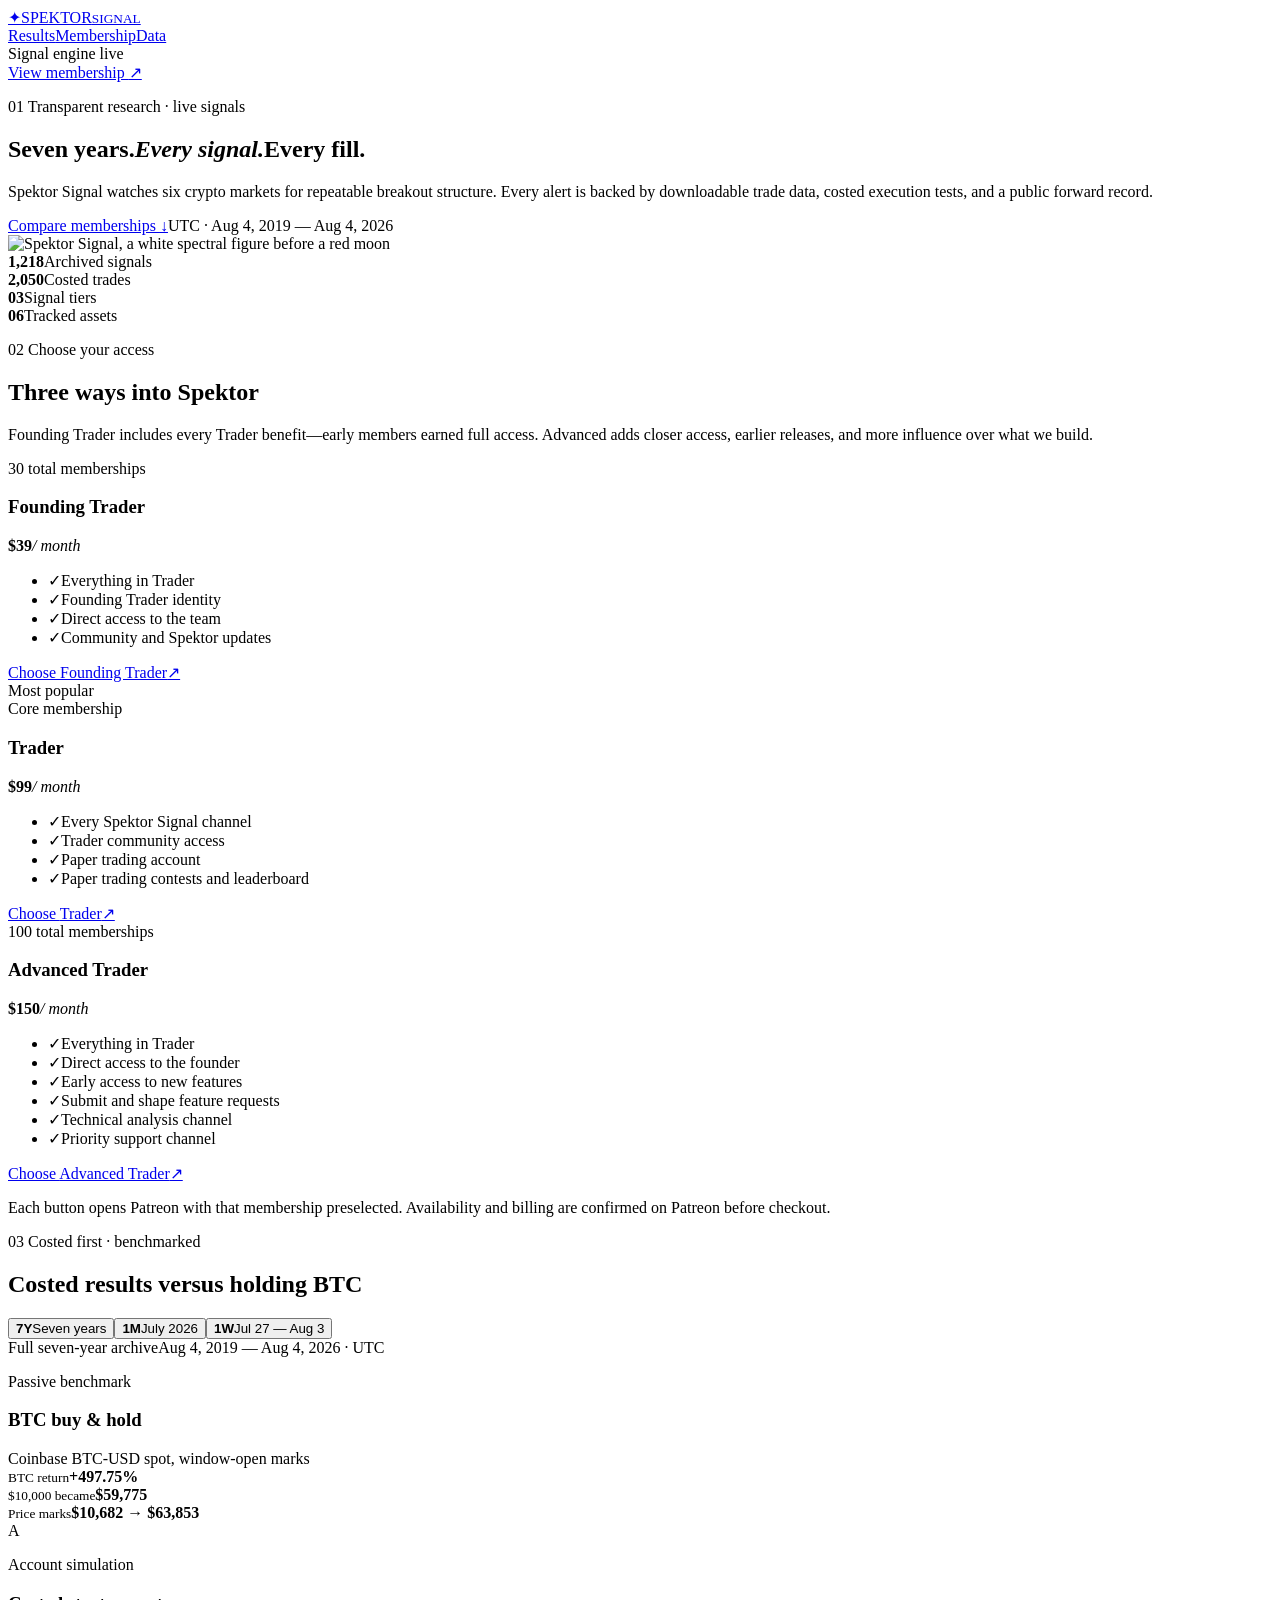
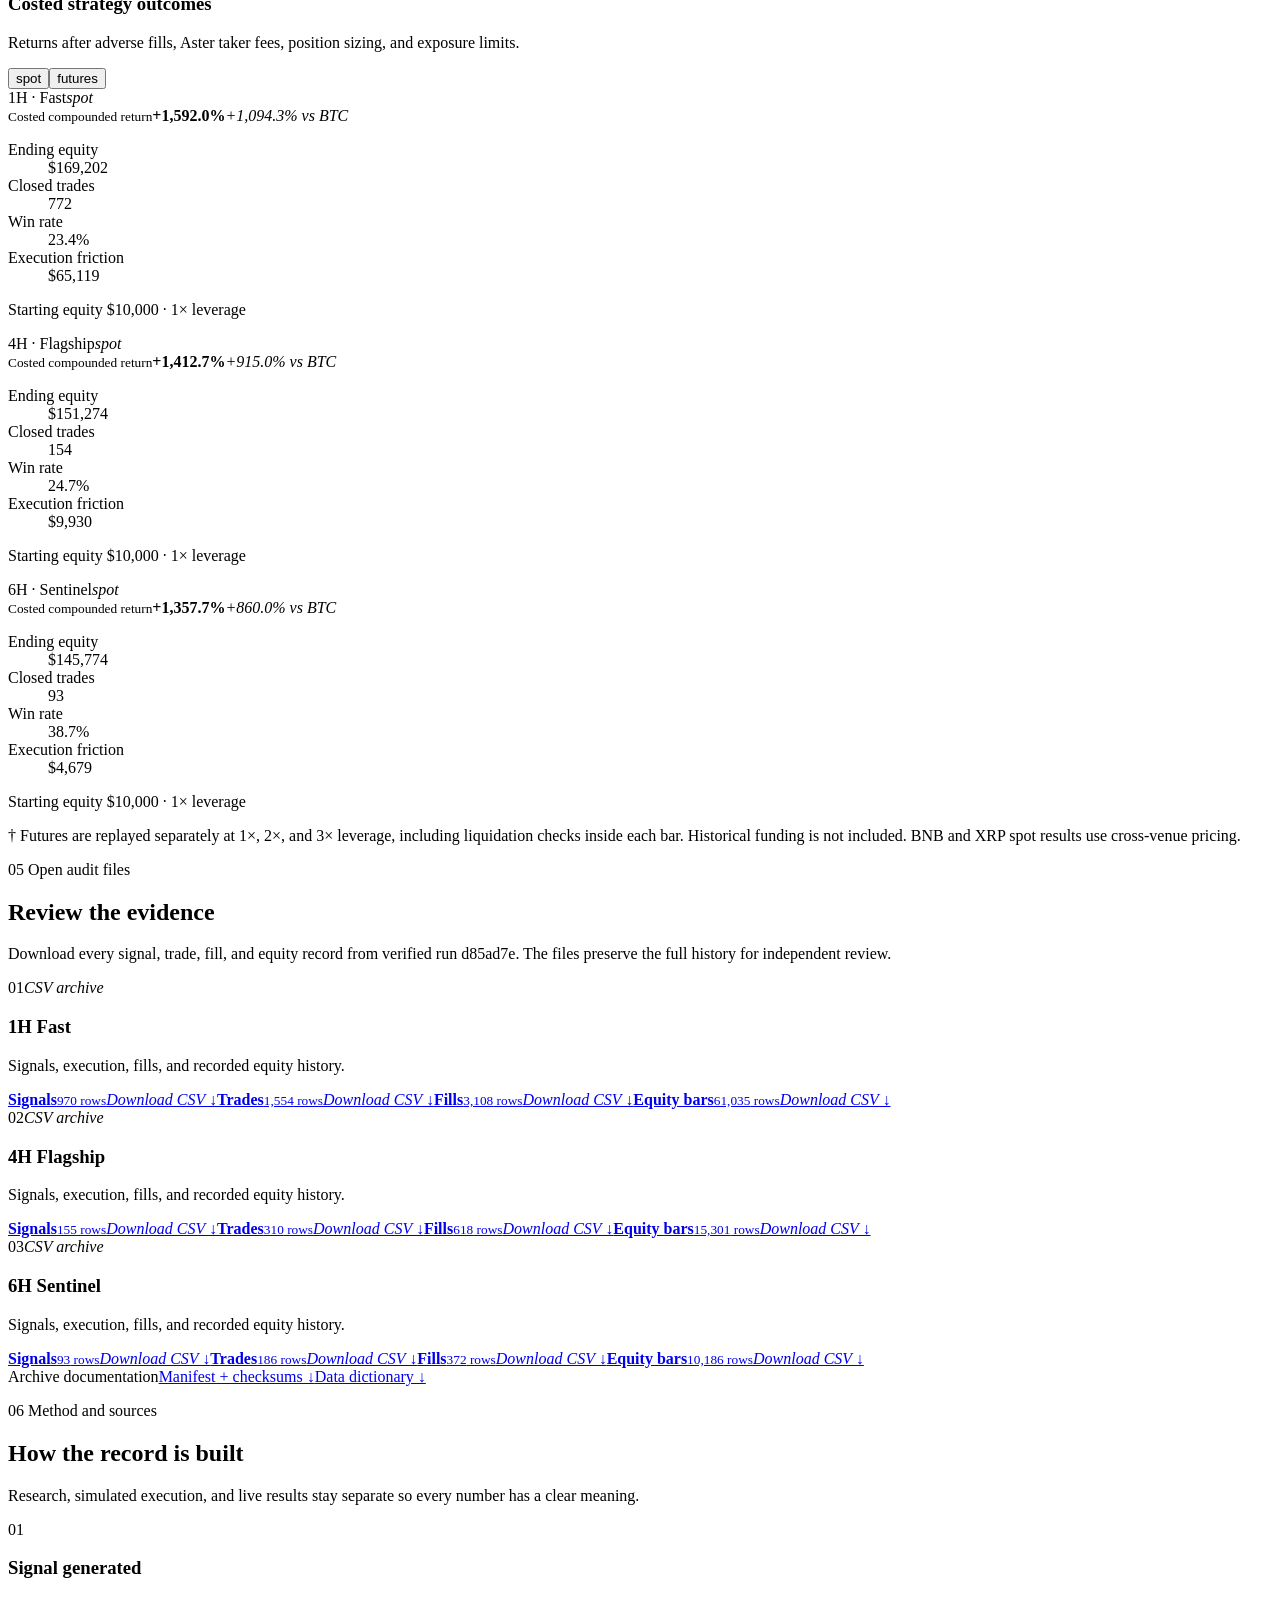
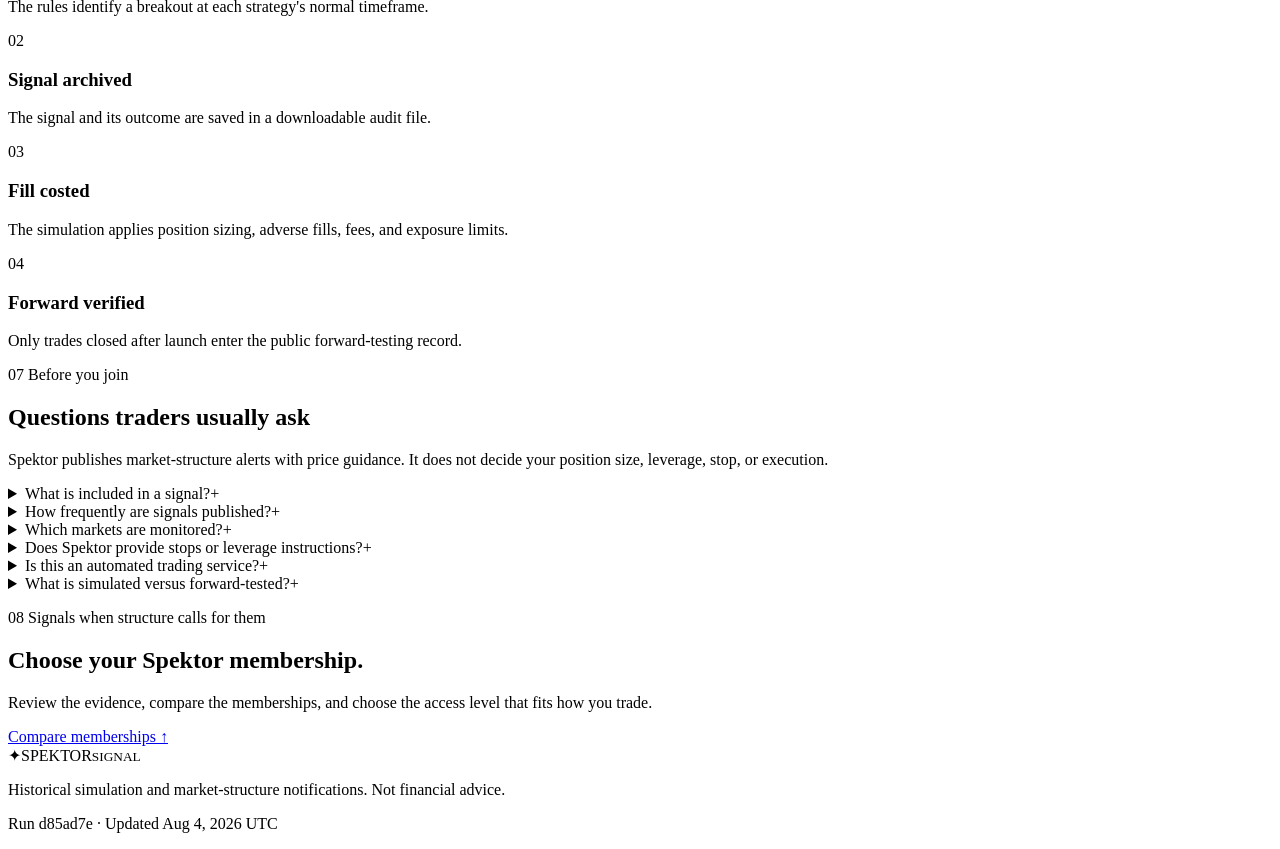
==== commit ada5b1e2: "Publish membership FAQ" ====
--- a/index.html
+++ b/index.html
@@ -1 +1 @@
-<!DOCTYPE html><html lang="en"><head><meta charSet="utf-8"/><meta name="viewport" content="width=device-width, initial-scale=1"/><link rel="preload" as="image" href="/Spektor-Signal/spektor-signals.png"/><link rel="stylesheet" href="/Spektor-Signal/_next/static/chunks/11q_~9c-2sx7f.css" data-precedence="next"/><link rel="preload" as="script" fetchPriority="low" href="/Spektor-Signal/_next/static/chunks/0ht900cau6_ur.js"/><script src="/Spektor-Signal/_next/static/chunks/0hezz~6kmhx5x.js" async=""></script><script src="/Spektor-Signal/_next/static/chunks/07lhk_q6pmm3r.js" async=""></script><script src="/Spektor-Signal/_next/static/chunks/turbopack-0l~~an48zrcbu.js" async=""></script><script src="/Spektor-Signal/_next/static/chunks/0dbhjjzl8qfwv.js" async=""></script><script src="/Spektor-Signal/_next/static/chunks/0e05o9pq7yha4.js" async=""></script><title>Spektor Signal — Signals With a Public Record</title><meta name="description" content="Tiered crypto breakout signals backed by a downloadable costed simulation, BTC benchmarks, and public forward-testing ledgers."/><meta property="og:title" content="Spektor Signal — Signals With a Public Record"/><meta property="og:description" content="Seven years. Every signal. Every fill. Now measured against BTC and forward-tested in public."/><meta property="og:image" content="https://thegingerrbtc.github.io/Spektor-Signal/spektor-signals.png"/><meta property="og:image:width" content="1024"/><meta property="og:image:height" content="1024"/><meta property="og:image:alt" content="Spektor Signal"/><meta property="og:type" content="website"/><meta name="twitter:card" content="summary_large_image"/><meta name="twitter:title" content="Spektor Signal — Signals With a Public Record"/><meta name="twitter:description" content="Seven years. Every signal. Every fill. Benchmarked and forward-tested in public."/><meta name="twitter:image" content="https://thegingerrbtc.github.io/Spektor-Signal/spektor-signals.png"/><link rel="shortcut icon" href="/Spektor-Signal/spektor-signals.png"/><link rel="icon" href="/Spektor-Signal/spektor-signals.png"/><script src="/Spektor-Signal/_next/static/chunks/03~yq9q893hmn.js" noModule=""></script></head><body><div hidden=""><!--$--><!--/$--></div><main><div class="noise" aria-hidden="true"></div><header class="site-header"><a class="wordmark" href="#top" aria-label="Spektor Signal home"><span class="wordmark-sigil">✦</span><span>SPEKTOR</span><small>SIGNAL</small></a><nav aria-label="Primary navigation"><a href="#results">Results</a><a href="#membership">Membership</a><a href="#data">Data</a></nav><div class="header-actions"><div class="status"><i></i> Signal engine live</div><a class="membership-header-link" href="https://www.patreon.com/cw/SpektorProtocol/membership" target="_blank" rel="noreferrer">View membership <span aria-hidden="true">↗</span></a></div></header><section class="hero" id="top"><div class="hero-copy"><p class="eyebrow"><span>01</span> Transparent research · live signals</p><h1 class="hero-title"><span class="hero-title-line">Seven years.</span><span class="hero-title-line"><em>Every signal.</em></span><span class="hero-title-line">Every fill.</span></h1><p class="lede">Spektor Signal watches six crypto markets for repeatable breakout structure. Every alert is backed by downloadable trade data, costed execution tests, and a public forward record.</p><div class="hero-actions"><a class="membership-action" href="#membership">Compare memberships <span aria-hidden="true">↓</span></a><span class="window">UTC · <!-- -->Aug 4, 2019<!-- --> — <!-- -->Aug 4, 2026</span></div></div><div class="hero-art" aria-label="Spektor Signal artwork"><div class="portrait-frame"><img src="/Spektor-Signal/spektor-signals.png" alt="Spektor Signal, a white spectral figure before a red moon"/></div></div><div class="hero-stats" aria-label="Archive totals"><div><strong>1,218</strong><span>Archived signals</span></div><div><strong>2,050</strong><span>Costed trades</span></div><div><strong>03</strong><span>Signal tiers</span></div><div><strong>06</strong><span>Tracked assets</span></div></div></section><section class="membership" id="membership"><div class="section-heading"><div><p class="eyebrow"><span>02</span> Choose your access</p><h2>Three ways into Spektor</h2></div><p class="membership-lede">Founding Trader includes every Trader benefit—early members earned full access. Advanced adds closer access, earlier releases, and more influence over what we build.</p></div><div class="membership-grid"><article class="membership-card "><div class="membership-top"><span>30 total memberships</span><h3>Founding Trader</h3><p><strong>$<!-- -->39</strong><i>/ month</i></p></div><ul><li><span>✓</span>Everything in Trader</li><li><span>✓</span>Founding Trader identity</li><li><span>✓</span>Direct access to the team</li><li><span>✓</span>Community and Spektor updates</li></ul><a href="https://www.patreon.com/checkout/SpektorProtocol?rid=29276098" target="_blank" rel="noreferrer">Choose <!-- -->Founding Trader<span>↗</span></a></article><article class="membership-card featured"><div class="popular">Most popular</div><div class="membership-top"><span>Core membership</span><h3>Trader</h3><p><strong>$<!-- -->99</strong><i>/ month</i></p></div><ul><li><span>✓</span>Every Spektor Signal channel</li><li><span>✓</span>Trader community access</li><li><span>✓</span>Paper trading account</li><li><span>✓</span>Paper trading contests and leaderboard</li></ul><a href="https://www.patreon.com/checkout/SpektorProtocol?rid=29276100" target="_blank" rel="noreferrer">Choose <!-- -->Trader<span>↗</span></a></article><article class="membership-card "><div class="membership-top"><span>100 total memberships</span><h3>Advanced Trader</h3><p><strong>$<!-- -->150</strong><i>/ month</i></p></div><ul><li><span>✓</span>Everything in Trader</li><li><span>✓</span>Direct access to the founder</li><li><span>✓</span>Early access to new features</li><li><span>✓</span>Submit and shape feature requests</li><li><span>✓</span>Technical analysis channel</li><li><span>✓</span>Priority support channel</li></ul><a href="https://www.patreon.com/checkout/SpektorProtocol?rid=29276102" target="_blank" rel="noreferrer">Choose <!-- -->Advanced Trader<span>↗</span></a></article></div><p class="membership-note">Each button opens Patreon with that membership preselected. Availability and billing are confirmed on Patreon before checkout.</p></section><section class="results-shell" id="results"><div class="section-heading"><div><p class="eyebrow"><span>03</span> Costed first · benchmarked</p><h2>Costed results versus holding BTC</h2></div><div class="period-control" role="group" aria-label="Select report period"><button type="button" aria-pressed="true"><b>7Y</b><span>Seven years</span></button><button type="button" aria-pressed="false"><b>1M</b><span>July 2026</span></button><button type="button" aria-pressed="false"><b>1W</b><span>Jul 27 — Aug 3</span></button></div></div><div class="period-line"><span>Full seven-year archive</span><i></i><span>Aug 4, 2019<!-- --> — <!-- -->Aug 4, 2026<!-- --> · UTC</span></div><div class="benchmark-band"><div><p>Passive benchmark</p><h3>BTC buy &amp; hold</h3><span>Coinbase BTC-USD spot, window-open marks</span></div><div><small>BTC return</small><strong>+497.75%</strong></div><div><small>$10,000 became</small><strong>$59,775</strong></div><div><small>Price marks</small><strong>$10,682<!-- --> → <!-- -->$63,853</strong></div></div><section class="metric-domain bot-domain" aria-labelledby="bot-title"><div class="domain-intro"><div class="domain-number">A</div><div><p class="domain-kicker">Account simulation</p><h3 id="bot-title">Costed strategy outcomes</h3><p>Returns after adverse fills, Aster taker fees, position sizing, and exposure limits.</p></div><div class="market-control" role="group" aria-label="Select simulated market"><button type="button" aria-pressed="true">spot</button><button type="button" aria-pressed="false">futures</button></div></div><div class="bot-grid"><article class="bot-card"><div class="card-top"><span>1H<!-- --> · <!-- -->Fast</span><i>spot</i></div><div class="bot-return "><small>Costed compounded return</small><strong>+1,592.0%</strong><em class="ahead">+1,094.3%<!-- --> vs BTC</em></div><div class="equity-track" aria-hidden="true"><span style="width:99.501325%"></span></div><dl><div><dt>Ending equity</dt><dd>$169,202</dd></div><div><dt>Closed trades</dt><dd>772</dd></div><div><dt>Win rate</dt><dd>23.4<!-- -->%</dd></div><div><dt>Execution friction</dt><dd>$65,119</dd></div></dl><p>Starting equity <!-- -->$10,000<!-- --> · <!-- -->1<!-- -->× leverage</p></article><article class="bot-card"><div class="card-top"><span>4H<!-- --> · <!-- -->Flagship</span><i>spot</i></div><div class="bot-return "><small>Costed compounded return</small><strong>+1,412.7%</strong><em class="ahead">+915.0%<!-- --> vs BTC</em></div><div class="equity-track" aria-hidden="true"><span style="width:88.2964%"></span></div><dl><div><dt>Ending equity</dt><dd>$151,274</dd></div><div><dt>Closed trades</dt><dd>154</dd></div><div><dt>Win rate</dt><dd>24.7<!-- -->%</dd></div><div><dt>Execution friction</dt><dd>$9,930</dd></div></dl><p>Starting equity <!-- -->$10,000<!-- --> · <!-- -->1<!-- -->× leverage</p></article><article class="bot-card"><div class="card-top"><span>6H<!-- --> · <!-- -->Sentinel</span><i>spot</i></div><div class="bot-return "><small>Costed compounded return</small><strong>+1,357.7%</strong><em class="ahead">+860.0%<!-- --> vs BTC</em></div><div class="equity-track" aria-hidden="true"><span style="width:84.8588875%"></span></div><dl><div><dt>Ending equity</dt><dd>$145,774</dd></div><div><dt>Closed trades</dt><dd>93</dd></div><div><dt>Win rate</dt><dd>38.7<!-- -->%</dd></div><div><dt>Execution friction</dt><dd>$4,679</dd></div></dl><p>Starting equity <!-- -->$10,000<!-- --> · <!-- -->1<!-- -->× leverage</p></article></div><p class="execution-note"><span>†</span> Futures are replayed separately at 1×, 2×, and 3× leverage, including liquidation checks inside each bar. Historical funding is not included. BNB and XRP spot results use cross-venue pricing.</p></section></section><section class="data-archive" id="data"><div class="section-heading"><div><p class="eyebrow"><span>05</span> Open audit files</p><h2>Review the evidence</h2></div><p class="archive-lede">Download every signal, trade, fill, and equity record from verified run d85ad7e. The files preserve the full history for independent review.</p></div><div class="archive-grid"><article class="archive-card"><div class="archive-card-top"><span>01</span><i>CSV archive</i></div><h3>1H<!-- --> <!-- -->Fast</h3><p>Signals, execution, fills, and recorded equity history.</p><div class="download-list"><a class="download-link" href="/Spektor-Signal/downloads/1h-fast/signals.csv" download=""><span><b>Signals</b><small>970<!-- --> rows</small></span><i>Download CSV ↓</i></a><a class="download-link" href="/Spektor-Signal/downloads/1h-fast/trades.csv" download=""><span><b>Trades</b><small>1,554<!-- --> rows</small></span><i>Download CSV ↓</i></a><a class="download-link" href="/Spektor-Signal/downloads/1h-fast/fills.csv" download=""><span><b>Fills</b><small>3,108<!-- --> rows</small></span><i>Download CSV ↓</i></a><a class="download-link" href="/Spektor-Signal/downloads/1h-fast/equity-bars.csv" download=""><span><b>Equity bars</b><small>61,035<!-- --> rows</small></span><i>Download CSV ↓</i></a></div></article><article class="archive-card"><div class="archive-card-top"><span>02</span><i>CSV archive</i></div><h3>4H<!-- --> <!-- -->Flagship</h3><p>Signals, execution, fills, and recorded equity history.</p><div class="download-list"><a class="download-link" href="/Spektor-Signal/downloads/4h-flagship/signals.csv" download=""><span><b>Signals</b><small>155<!-- --> rows</small></span><i>Download CSV ↓</i></a><a class="download-link" href="/Spektor-Signal/downloads/4h-flagship/trades.csv" download=""><span><b>Trades</b><small>310<!-- --> rows</small></span><i>Download CSV ↓</i></a><a class="download-link" href="/Spektor-Signal/downloads/4h-flagship/fills.csv" download=""><span><b>Fills</b><small>618<!-- --> rows</small></span><i>Download CSV ↓</i></a><a class="download-link" href="/Spektor-Signal/downloads/4h-flagship/equity-bars.csv" download=""><span><b>Equity bars</b><small>15,301<!-- --> rows</small></span><i>Download CSV ↓</i></a></div></article><article class="archive-card"><div class="archive-card-top"><span>03</span><i>CSV archive</i></div><h3>6H<!-- --> <!-- -->Sentinel</h3><p>Signals, execution, fills, and recorded equity history.</p><div class="download-list"><a class="download-link" href="/Spektor-Signal/downloads/6h-sentinel/signals.csv" download=""><span><b>Signals</b><small>93<!-- --> rows</small></span><i>Download CSV ↓</i></a><a class="download-link" href="/Spektor-Signal/downloads/6h-sentinel/trades.csv" download=""><span><b>Trades</b><small>186<!-- --> rows</small></span><i>Download CSV ↓</i></a><a class="download-link" href="/Spektor-Signal/downloads/6h-sentinel/fills.csv" download=""><span><b>Fills</b><small>372<!-- --> rows</small></span><i>Download CSV ↓</i></a><a class="download-link" href="/Spektor-Signal/downloads/6h-sentinel/equity-bars.csv" download=""><span><b>Equity bars</b><small>10,186<!-- --> rows</small></span><i>Download CSV ↓</i></a></div></article></div><div class="archive-utilities"><span>Archive documentation</span><a href="/Spektor-Signal/downloads/archive-manifest.csv" download="">Manifest + checksums ↓</a><a href="/Spektor-Signal/downloads/data-dictionary.csv" download="">Data dictionary ↓</a></div></section><section class="method" id="method"><div class="section-heading"><div><p class="eyebrow"><span>06</span> Method and sources</p><h2>How the record is built</h2></div><p class="method-lede">Research, simulated execution, and live results stay separate so every number has a clear meaning.</p></div><div class="method-grid"><article><span>01</span><h3>Signal generated</h3><p>The rules identify a breakout at each strategy&#x27;s normal timeframe.</p></article><article><span>02</span><h3>Signal archived</h3><p>The signal and its outcome are saved in a downloadable audit file.</p></article><article><span>03</span><h3>Fill costed</h3><p>The simulation applies position sizing, adverse fills, fees, and exposure limits.</p></article><article><span>04</span><h3>Forward verified</h3><p>Only trades closed after launch enter the public forward-testing record.</p></article></div></section><section class="closing-cta"><p class="eyebrow"><span>07</span> Signals when structure calls for them</p><h2>Choose your Spektor membership.</h2><p>Review the evidence, compare the memberships, and choose the access level that fits how you trade.</p><a href="#membership">Compare memberships <span>↑</span></a></section><footer><div class="wordmark"><span class="wordmark-sigil">✦</span><span>SPEKTOR</span><small>SIGNAL</small></div><p>Historical simulation and market-structure notifications. Not financial advice.</p><p>Run d85ad7e · Updated Aug 4, 2026 UTC</p></footer></main><!--$--><!--/$--><script src="/Spektor-Signal/_next/static/chunks/0ht900cau6_ur.js" id="_R_" async=""></script><script>(self.__next_f=self.__next_f||[]).push([0])</script><script>self.__next_f.push([1,"1:\"$Sreact.fragment\"\n2:I[39756,[\"/Spektor-Signal/_next/static/chunks/0dbhjjzl8qfwv.js\"],\"default\"]\n3:I[37457,[\"/Spektor-Signal/_next/static/chunks/0dbhjjzl8qfwv.js\"],\"default\"]\n4:I[47257,[\"/Spektor-Signal/_next/static/chunks/0dbhjjzl8qfwv.js\"],\"ClientPageRoot\"]\n5:I[31713,[\"/Spektor-Signal/_next/static/chunks/0dbhjjzl8qfwv.js\",\"/Spektor-Signal/_next/static/chunks/0e05o9pq7yha4.js\"],\"default\"]\n8:I[97367,[\"/Spektor-Signal/_next/static/chunks/0dbhjjzl8qfwv.js\"],\"OutletBoundary\"]\n9:\"$Sreact.suspense\"\nb:I[97367,[\"/Spektor-Signal/_next/static/chunks/0dbhjjzl8qfwv.js\"],\"ViewportBoundary\"]\nd:I[97367,[\"/Spektor-Signal/_next/static/chunks/0dbhjjzl8qfwv.js\"],\"MetadataBoundary\"]\nf:I[68027,[\"/Spektor-Signal/_next/static/chunks/0dbhjjzl8qfwv.js\"],\"default\",1]\n:HL[\"/Spektor-Signal/_next/static/chunks/11q_~9c-2sx7f.css\",\"style\"]\n"])</script><script>self.__next_f.push([1,"0:{\"P\":null,\"c\":[\"\",\"\"],\"q\":\"\",\"i\":false,\"f\":[[[\"\",{\"children\":[\"__PAGE__\",{}]},\"$undefined\",\"$undefined\",16],[[\"$\",\"$1\",\"c\",{\"children\":[[[\"$\",\"link\",\"0\",{\"rel\":\"stylesheet\",\"href\":\"/Spektor-Signal/_next/static/chunks/11q_~9c-2sx7f.css\",\"precedence\":\"next\",\"crossOrigin\":\"$undefined\",\"nonce\":\"$undefined\"}],[\"$\",\"script\",\"script-0\",{\"src\":\"/Spektor-Signal/_next/static/chunks/0dbhjjzl8qfwv.js\",\"async\":true,\"nonce\":\"$undefined\"}]],[\"$\",\"html\",null,{\"lang\":\"en\",\"children\":[\"$\",\"body\",null,{\"children\":[\"$\",\"$L2\",null,{\"parallelRouterKey\":\"children\",\"error\":\"$undefined\",\"errorStyles\":\"$undefined\",\"errorScripts\":\"$undefined\",\"template\":[\"$\",\"$L3\",null,{}],\"templateStyles\":\"$undefined\",\"templateScripts\":\"$undefined\",\"notFound\":[[[\"$\",\"title\",null,{\"children\":\"404: This page could not be found.\"}],[\"$\",\"div\",null,{\"style\":{\"fontFamily\":\"system-ui,\\\"Segoe UI\\\",Roboto,Helvetica,Arial,sans-serif,\\\"Apple Color Emoji\\\",\\\"Segoe UI Emoji\\\"\",\"height\":\"100vh\",\"textAlign\":\"center\",\"display\":\"flex\",\"flexDirection\":\"column\",\"alignItems\":\"center\",\"justifyContent\":\"center\"},\"children\":[\"$\",\"div\",null,{\"children\":[[\"$\",\"style\",null,{\"dangerouslySetInnerHTML\":{\"__html\":\"body{color:#000;background:#fff;margin:0}.next-error-h1{border-right:1px solid rgba(0,0,0,.3)}@media (prefers-color-scheme:dark){body{color:#fff;background:#000}.next-error-h1{border-right:1px solid rgba(255,255,255,.3)}}\"}}],[\"$\",\"h1\",null,{\"className\":\"next-error-h1\",\"style\":{\"display\":\"inline-block\",\"margin\":\"0 20px 0 0\",\"padding\":\"0 23px 0 0\",\"fontSize\":24,\"fontWeight\":500,\"verticalAlign\":\"top\",\"lineHeight\":\"49px\"},\"children\":404}],[\"$\",\"div\",null,{\"style\":{\"display\":\"inline-block\"},\"children\":[\"$\",\"h2\",null,{\"style\":{\"fontSize\":14,\"fontWeight\":400,\"lineHeight\":\"49px\",\"margin\":0},\"children\":\"This page could not be found.\"}]}]]}]}]],[]],\"forbidden\":\"$undefined\",\"unauthorized\":\"$undefined\"}]}]}]]}],{\"children\":[[\"$\",\"$1\",\"c\",{\"children\":[[\"$\",\"$L4\",null,{\"Component\":\"$5\",\"serverProvidedParams\":{\"searchParams\":{},\"params\":{},\"promises\":[\"$@6\",\"$@7\"]}}],[[\"$\",\"script\",\"script-0\",{\"src\":\"/Spektor-Signal/_next/static/chunks/0e05o9pq7yha4.js\",\"async\":true,\"nonce\":\"$undefined\"}]],[\"$\",\"$L8\",null,{\"children\":[\"$\",\"$9\",null,{\"name\":\"Next.MetadataOutlet\",\"children\":\"$@a\"}]}]]}],{},null,false,null]},null,false,null],[\"$\",\"$1\",\"h\",{\"children\":[null,[\"$\",\"$Lb\",null,{\"children\":\"$Lc\"}],[\"$\",\"div\",null,{\"hidden\":true,\"children\":[\"$\",\"$Ld\",null,{\"children\":[\"$\",\"$9\",null,{\"name\":\"Next.Metadata\",\"children\":\"$Le\"}]}]}],null]}],false]],\"m\":\"$undefined\",\"G\":[\"$f\",[[\"$\",\"link\",\"0\",{\"rel\":\"stylesheet\",\"href\":\"/Spektor-Signal/_next/static/chunks/11q_~9c-2sx7f.css\",\"precedence\":\"next\",\"crossOrigin\":\"$undefined\",\"nonce\":\"$undefined\"}]]],\"S\":true,\"h\":null,\"s\":\"$undefined\",\"l\":\"$undefined\",\"p\":\"$undefined\",\"d\":\"$undefined\",\"b\":\"p5aZ1DIHfA88AapZL_Ac2\"}\n"])</script><script>self.__next_f.push([1,"6:{}\n7:\"$0:f:0:1:1:children:0:props:children:0:props:serverProvidedParams:params\"\n"])</script><script>self.__next_f.push([1,"c:[[\"$\",\"meta\",\"0\",{\"charSet\":\"utf-8\"}],[\"$\",\"meta\",\"1\",{\"name\":\"viewport\",\"content\":\"width=device-width, initial-scale=1\"}]]\n"])</script><script>self.__next_f.push([1,"10:I[27201,[\"/Spektor-Signal/_next/static/chunks/0dbhjjzl8qfwv.js\"],\"IconMark\"]\na:null\n"])</script><script>self.__next_f.push([1,"e:[[\"$\",\"title\",\"0\",{\"children\":\"Spektor Signal — Signals With a Public Record\"}],[\"$\",\"meta\",\"1\",{\"name\":\"description\",\"content\":\"Tiered crypto breakout signals backed by a downloadable costed simulation, BTC benchmarks, and public forward-testing ledgers.\"}],[\"$\",\"meta\",\"2\",{\"property\":\"og:title\",\"content\":\"Spektor Signal — Signals With a Public Record\"}],[\"$\",\"meta\",\"3\",{\"property\":\"og:description\",\"content\":\"Seven years. Every signal. Every fill. Now measured against BTC and forward-tested in public.\"}],[\"$\",\"meta\",\"4\",{\"property\":\"og:image\",\"content\":\"https://thegingerrbtc.github.io/Spektor-Signal/spektor-signals.png\"}],[\"$\",\"meta\",\"5\",{\"property\":\"og:image:width\",\"content\":\"1024\"}],[\"$\",\"meta\",\"6\",{\"property\":\"og:image:height\",\"content\":\"1024\"}],[\"$\",\"meta\",\"7\",{\"property\":\"og:image:alt\",\"content\":\"Spektor Signal\"}],[\"$\",\"meta\",\"8\",{\"property\":\"og:type\",\"content\":\"website\"}],[\"$\",\"meta\",\"9\",{\"name\":\"twitter:card\",\"content\":\"summary_large_image\"}],[\"$\",\"meta\",\"10\",{\"name\":\"twitter:title\",\"content\":\"Spektor Signal — Signals With a Public Record\"}],[\"$\",\"meta\",\"11\",{\"name\":\"twitter:description\",\"content\":\"Seven years. Every signal. Every fill. Benchmarked and forward-tested in public.\"}],[\"$\",\"meta\",\"12\",{\"name\":\"twitter:image\",\"content\":\"https://thegingerrbtc.github.io/Spektor-Signal/spektor-signals.png\"}],[\"$\",\"link\",\"13\",{\"rel\":\"shortcut icon\",\"href\":\"/Spektor-Signal/spektor-signals.png\"}],[\"$\",\"link\",\"14\",{\"rel\":\"icon\",\"href\":\"/Spektor-Signal/spektor-signals.png\"}],[\"$\",\"$L10\",\"15\",{}]]\n"])</script></body></html>+<!DOCTYPE html><html lang="en"><head><meta charSet="utf-8"/><meta name="viewport" content="width=device-width, initial-scale=1"/><link rel="preload" as="image" href="/Spektor-Signal/spektor-signals.png"/><link rel="stylesheet" href="/Spektor-Signal/_next/static/chunks/09ot-~esv0_-y.css" data-precedence="next"/><link rel="preload" as="script" fetchPriority="low" href="/Spektor-Signal/_next/static/chunks/0ht900cau6_ur.js"/><script src="/Spektor-Signal/_next/static/chunks/0hezz~6kmhx5x.js" async=""></script><script src="/Spektor-Signal/_next/static/chunks/07lhk_q6pmm3r.js" async=""></script><script src="/Spektor-Signal/_next/static/chunks/turbopack-0l~~an48zrcbu.js" async=""></script><script src="/Spektor-Signal/_next/static/chunks/0dbhjjzl8qfwv.js" async=""></script><script src="/Spektor-Signal/_next/static/chunks/0apt8p41k-fez.js" async=""></script><title>Spektor Signal — Signals With a Public Record</title><meta name="description" content="Tiered crypto breakout signals backed by a downloadable costed simulation, BTC benchmarks, and public forward-testing ledgers."/><meta property="og:title" content="Spektor Signal — Signals With a Public Record"/><meta property="og:description" content="Seven years. Every signal. Every fill. Now measured against BTC and forward-tested in public."/><meta property="og:image" content="https://thegingerrbtc.github.io/Spektor-Signal/spektor-signals.png"/><meta property="og:image:width" content="1024"/><meta property="og:image:height" content="1024"/><meta property="og:image:alt" content="Spektor Signal"/><meta property="og:type" content="website"/><meta name="twitter:card" content="summary_large_image"/><meta name="twitter:title" content="Spektor Signal — Signals With a Public Record"/><meta name="twitter:description" content="Seven years. Every signal. Every fill. Benchmarked and forward-tested in public."/><meta name="twitter:image" content="https://thegingerrbtc.github.io/Spektor-Signal/spektor-signals.png"/><link rel="shortcut icon" href="/Spektor-Signal/spektor-signals.png"/><link rel="icon" href="/Spektor-Signal/spektor-signals.png"/><script src="/Spektor-Signal/_next/static/chunks/03~yq9q893hmn.js" noModule=""></script></head><body><div hidden=""><!--$--><!--/$--></div><main><div class="noise" aria-hidden="true"></div><header class="site-header"><a class="wordmark" href="#top" aria-label="Spektor Signal home"><span class="wordmark-sigil">✦</span><span>SPEKTOR</span><small>SIGNAL</small></a><nav aria-label="Primary navigation"><a href="#results">Results</a><a href="#membership">Membership</a><a href="#data">Data</a></nav><div class="header-actions"><div class="status"><i></i> Signal engine live</div><a class="membership-header-link" href="https://www.patreon.com/cw/SpektorProtocol/membership" target="_blank" rel="noreferrer">View membership <span aria-hidden="true">↗</span></a></div></header><section class="hero" id="top"><div class="hero-copy"><p class="eyebrow"><span>01</span> Transparent research · live signals</p><h1 class="hero-title"><span class="hero-title-line">Seven years.</span><span class="hero-title-line"><em>Every signal.</em></span><span class="hero-title-line">Every fill.</span></h1><p class="lede">Spektor Signal watches six crypto markets for repeatable breakout structure. Every alert is backed by downloadable trade data, costed execution tests, and a public forward record.</p><div class="hero-actions"><a class="membership-action" href="#membership">Compare memberships <span aria-hidden="true">↓</span></a><span class="window">UTC · <!-- -->Aug 4, 2019<!-- --> — <!-- -->Aug 4, 2026</span></div></div><div class="hero-art" aria-label="Spektor Signal artwork"><div class="portrait-frame"><img src="/Spektor-Signal/spektor-signals.png" alt="Spektor Signal, a white spectral figure before a red moon"/></div></div><div class="hero-stats" aria-label="Archive totals"><div><strong>1,218</strong><span>Archived signals</span></div><div><strong>2,050</strong><span>Costed trades</span></div><div><strong>03</strong><span>Signal tiers</span></div><div><strong>06</strong><span>Tracked assets</span></div></div></section><section class="membership" id="membership"><div class="section-heading"><div><p class="eyebrow"><span>02</span> Choose your access</p><h2>Three ways into Spektor</h2></div><p class="membership-lede">Founding Trader includes every Trader benefit—early members earned full access. Advanced adds closer access, earlier releases, and more influence over what we build.</p></div><div class="membership-grid"><article class="membership-card "><div class="membership-top"><span>30 total memberships</span><h3>Founding Trader</h3><p><strong>$<!-- -->39</strong><i>/ month</i></p></div><ul><li><span>✓</span>Everything in Trader</li><li><span>✓</span>Founding Trader identity</li><li><span>✓</span>Direct access to the team</li><li><span>✓</span>Community and Spektor updates</li></ul><a href="https://www.patreon.com/checkout/SpektorProtocol?rid=29276098" target="_blank" rel="noreferrer">Choose <!-- -->Founding Trader<span>↗</span></a></article><article class="membership-card featured"><div class="popular">Most popular</div><div class="membership-top"><span>Core membership</span><h3>Trader</h3><p><strong>$<!-- -->99</strong><i>/ month</i></p></div><ul><li><span>✓</span>Every Spektor Signal channel</li><li><span>✓</span>Trader community access</li><li><span>✓</span>Paper trading account</li><li><span>✓</span>Paper trading contests and leaderboard</li></ul><a href="https://www.patreon.com/checkout/SpektorProtocol?rid=29276100" target="_blank" rel="noreferrer">Choose <!-- -->Trader<span>↗</span></a></article><article class="membership-card "><div class="membership-top"><span>100 total memberships</span><h3>Advanced Trader</h3><p><strong>$<!-- -->150</strong><i>/ month</i></p></div><ul><li><span>✓</span>Everything in Trader</li><li><span>✓</span>Direct access to the founder</li><li><span>✓</span>Early access to new features</li><li><span>✓</span>Submit and shape feature requests</li><li><span>✓</span>Technical analysis channel</li><li><span>✓</span>Priority support channel</li></ul><a href="https://www.patreon.com/checkout/SpektorProtocol?rid=29276102" target="_blank" rel="noreferrer">Choose <!-- -->Advanced Trader<span>↗</span></a></article></div><p class="membership-note">Each button opens Patreon with that membership preselected. Availability and billing are confirmed on Patreon before checkout.</p></section><section class="results-shell" id="results"><div class="section-heading"><div><p class="eyebrow"><span>03</span> Costed first · benchmarked</p><h2>Costed results versus holding BTC</h2></div><div class="period-control" role="group" aria-label="Select report period"><button type="button" aria-pressed="true"><b>7Y</b><span>Seven years</span></button><button type="button" aria-pressed="false"><b>1M</b><span>July 2026</span></button><button type="button" aria-pressed="false"><b>1W</b><span>Jul 27 — Aug 3</span></button></div></div><div class="period-line"><span>Full seven-year archive</span><i></i><span>Aug 4, 2019<!-- --> — <!-- -->Aug 4, 2026<!-- --> · UTC</span></div><div class="benchmark-band"><div><p>Passive benchmark</p><h3>BTC buy &amp; hold</h3><span>Coinbase BTC-USD spot, window-open marks</span></div><div><small>BTC return</small><strong>+497.75%</strong></div><div><small>$10,000 became</small><strong>$59,775</strong></div><div><small>Price marks</small><strong>$10,682<!-- --> → <!-- -->$63,853</strong></div></div><section class="metric-domain bot-domain" aria-labelledby="bot-title"><div class="domain-intro"><div class="domain-number">A</div><div><p class="domain-kicker">Account simulation</p><h3 id="bot-title">Costed strategy outcomes</h3><p>Returns after adverse fills, Aster taker fees, position sizing, and exposure limits.</p></div><div class="market-control" role="group" aria-label="Select simulated market"><button type="button" aria-pressed="true">spot</button><button type="button" aria-pressed="false">futures</button></div></div><div class="bot-grid"><article class="bot-card"><div class="card-top"><span>1H<!-- --> · <!-- -->Fast</span><i>spot</i></div><div class="bot-return "><small>Costed compounded return</small><strong>+1,592.0%</strong><em class="ahead">+1,094.3%<!-- --> vs BTC</em></div><div class="equity-track" aria-hidden="true"><span style="width:99.501325%"></span></div><dl><div><dt>Ending equity</dt><dd>$169,202</dd></div><div><dt>Closed trades</dt><dd>772</dd></div><div><dt>Win rate</dt><dd>23.4<!-- -->%</dd></div><div><dt>Execution friction</dt><dd>$65,119</dd></div></dl><p>Starting equity <!-- -->$10,000<!-- --> · <!-- -->1<!-- -->× leverage</p></article><article class="bot-card"><div class="card-top"><span>4H<!-- --> · <!-- -->Flagship</span><i>spot</i></div><div class="bot-return "><small>Costed compounded return</small><strong>+1,412.7%</strong><em class="ahead">+915.0%<!-- --> vs BTC</em></div><div class="equity-track" aria-hidden="true"><span style="width:88.2964%"></span></div><dl><div><dt>Ending equity</dt><dd>$151,274</dd></div><div><dt>Closed trades</dt><dd>154</dd></div><div><dt>Win rate</dt><dd>24.7<!-- -->%</dd></div><div><dt>Execution friction</dt><dd>$9,930</dd></div></dl><p>Starting equity <!-- -->$10,000<!-- --> · <!-- -->1<!-- -->× leverage</p></article><article class="bot-card"><div class="card-top"><span>6H<!-- --> · <!-- -->Sentinel</span><i>spot</i></div><div class="bot-return "><small>Costed compounded return</small><strong>+1,357.7%</strong><em class="ahead">+860.0%<!-- --> vs BTC</em></div><div class="equity-track" aria-hidden="true"><span style="width:84.8588875%"></span></div><dl><div><dt>Ending equity</dt><dd>$145,774</dd></div><div><dt>Closed trades</dt><dd>93</dd></div><div><dt>Win rate</dt><dd>38.7<!-- -->%</dd></div><div><dt>Execution friction</dt><dd>$4,679</dd></div></dl><p>Starting equity <!-- -->$10,000<!-- --> · <!-- -->1<!-- -->× leverage</p></article></div><p class="execution-note"><span>†</span> Futures are replayed separately at 1×, 2×, and 3× leverage, including liquidation checks inside each bar. Historical funding is not included. BNB and XRP spot results use cross-venue pricing.</p></section></section><section class="data-archive" id="data"><div class="section-heading"><div><p class="eyebrow"><span>05</span> Open audit files</p><h2>Review the evidence</h2></div><p class="archive-lede">Download every signal, trade, fill, and equity record from verified run d85ad7e. The files preserve the full history for independent review.</p></div><div class="archive-grid"><article class="archive-card"><div class="archive-card-top"><span>01</span><i>CSV archive</i></div><h3>1H<!-- --> <!-- -->Fast</h3><p>Signals, execution, fills, and recorded equity history.</p><div class="download-list"><a class="download-link" href="/Spektor-Signal/downloads/1h-fast/signals.csv" download=""><span><b>Signals</b><small>970<!-- --> rows</small></span><i>Download CSV ↓</i></a><a class="download-link" href="/Spektor-Signal/downloads/1h-fast/trades.csv" download=""><span><b>Trades</b><small>1,554<!-- --> rows</small></span><i>Download CSV ↓</i></a><a class="download-link" href="/Spektor-Signal/downloads/1h-fast/fills.csv" download=""><span><b>Fills</b><small>3,108<!-- --> rows</small></span><i>Download CSV ↓</i></a><a class="download-link" href="/Spektor-Signal/downloads/1h-fast/equity-bars.csv" download=""><span><b>Equity bars</b><small>61,035<!-- --> rows</small></span><i>Download CSV ↓</i></a></div></article><article class="archive-card"><div class="archive-card-top"><span>02</span><i>CSV archive</i></div><h3>4H<!-- --> <!-- -->Flagship</h3><p>Signals, execution, fills, and recorded equity history.</p><div class="download-list"><a class="download-link" href="/Spektor-Signal/downloads/4h-flagship/signals.csv" download=""><span><b>Signals</b><small>155<!-- --> rows</small></span><i>Download CSV ↓</i></a><a class="download-link" href="/Spektor-Signal/downloads/4h-flagship/trades.csv" download=""><span><b>Trades</b><small>310<!-- --> rows</small></span><i>Download CSV ↓</i></a><a class="download-link" href="/Spektor-Signal/downloads/4h-flagship/fills.csv" download=""><span><b>Fills</b><small>618<!-- --> rows</small></span><i>Download CSV ↓</i></a><a class="download-link" href="/Spektor-Signal/downloads/4h-flagship/equity-bars.csv" download=""><span><b>Equity bars</b><small>15,301<!-- --> rows</small></span><i>Download CSV ↓</i></a></div></article><article class="archive-card"><div class="archive-card-top"><span>03</span><i>CSV archive</i></div><h3>6H<!-- --> <!-- -->Sentinel</h3><p>Signals, execution, fills, and recorded equity history.</p><div class="download-list"><a class="download-link" href="/Spektor-Signal/downloads/6h-sentinel/signals.csv" download=""><span><b>Signals</b><small>93<!-- --> rows</small></span><i>Download CSV ↓</i></a><a class="download-link" href="/Spektor-Signal/downloads/6h-sentinel/trades.csv" download=""><span><b>Trades</b><small>186<!-- --> rows</small></span><i>Download CSV ↓</i></a><a class="download-link" href="/Spektor-Signal/downloads/6h-sentinel/fills.csv" download=""><span><b>Fills</b><small>372<!-- --> rows</small></span><i>Download CSV ↓</i></a><a class="download-link" href="/Spektor-Signal/downloads/6h-sentinel/equity-bars.csv" download=""><span><b>Equity bars</b><small>10,186<!-- --> rows</small></span><i>Download CSV ↓</i></a></div></article></div><div class="archive-utilities"><span>Archive documentation</span><a href="/Spektor-Signal/downloads/archive-manifest.csv" download="">Manifest + checksums ↓</a><a href="/Spektor-Signal/downloads/data-dictionary.csv" download="">Data dictionary ↓</a></div></section><section class="method" id="method"><div class="section-heading"><div><p class="eyebrow"><span>06</span> Method and sources</p><h2>How the record is built</h2></div><p class="method-lede">Research, simulated execution, and live results stay separate so every number has a clear meaning.</p></div><div class="method-grid"><article><span>01</span><h3>Signal generated</h3><p>The rules identify a breakout at each strategy&#x27;s normal timeframe.</p></article><article><span>02</span><h3>Signal archived</h3><p>The signal and its outcome are saved in a downloadable audit file.</p></article><article><span>03</span><h3>Fill costed</h3><p>The simulation applies position sizing, adverse fills, fees, and exposure limits.</p></article><article><span>04</span><h3>Forward verified</h3><p>Only trades closed after launch enter the public forward-testing record.</p></article></div></section><section class="faq" id="faq"><div class="section-heading"><div><p class="eyebrow"><span>07</span> Before you join</p><h2>Questions traders usually ask</h2></div><p class="faq-lede">Spektor publishes market-structure alerts with price guidance. It does not decide your position size, leverage, stop, or execution.</p></div><div class="faq-grid"><details><summary>What is included in a signal?<span>+</span></summary><p>Direction, symbol, signal tier, timeframe, timestamp, and price guidance in a concise alert.</p></details><details><summary>How frequently are signals published?<span>+</span></summary><p>There is no fixed schedule. Signals arrive only when the relevant market and timeframe satisfy the system&#x27;s breakout conditions.</p></details><details><summary>Which markets are monitored?<span>+</span></summary><p>BTC, ETH, SOL, BNB, XRP, and DOGE across 1H Fast, 4H Flagship, and 6H Sentinel.</p></details><details><summary>Does Spektor provide stops or leverage instructions?<span>+</span></summary><p>No. Spektor identifies breakout structure and price context. Members remain responsible for risk, sizing, leverage, and execution.</p></details><details><summary>Is this an automated trading service?<span>+</span></summary><p>No. Membership provides alerts and research access. The paper-trading system is a simulation and does not place real trades.</p></details><details><summary>What is simulated versus forward-tested?<span>+</span></summary><p>The historical report is a costed simulation. The forward dashboard appears only after at least five positions close after deployment, with no historical positions imported.</p></details></div></section><section class="closing-cta"><p class="eyebrow"><span>08</span> Signals when structure calls for them</p><h2>Choose your Spektor membership.</h2><p>Review the evidence, compare the memberships, and choose the access level that fits how you trade.</p><a href="#membership">Compare memberships <span>↑</span></a></section><footer><div class="wordmark"><span class="wordmark-sigil">✦</span><span>SPEKTOR</span><small>SIGNAL</small></div><p>Historical simulation and market-structure notifications. Not financial advice.</p><p>Run d85ad7e · Updated Aug 4, 2026 UTC</p></footer></main><!--$--><!--/$--><script src="/Spektor-Signal/_next/static/chunks/0ht900cau6_ur.js" id="_R_" async=""></script><script>(self.__next_f=self.__next_f||[]).push([0])</script><script>self.__next_f.push([1,"1:\"$Sreact.fragment\"\n2:I[39756,[\"/Spektor-Signal/_next/static/chunks/0dbhjjzl8qfwv.js\"],\"default\"]\n3:I[37457,[\"/Spektor-Signal/_next/static/chunks/0dbhjjzl8qfwv.js\"],\"default\"]\n4:I[47257,[\"/Spektor-Signal/_next/static/chunks/0dbhjjzl8qfwv.js\"],\"ClientPageRoot\"]\n5:I[31713,[\"/Spektor-Signal/_next/static/chunks/0dbhjjzl8qfwv.js\",\"/Spektor-Signal/_next/static/chunks/0apt8p41k-fez.js\"],\"default\"]\n8:I[97367,[\"/Spektor-Signal/_next/static/chunks/0dbhjjzl8qfwv.js\"],\"OutletBoundary\"]\n9:\"$Sreact.suspense\"\nb:I[97367,[\"/Spektor-Signal/_next/static/chunks/0dbhjjzl8qfwv.js\"],\"ViewportBoundary\"]\nd:I[97367,[\"/Spektor-Signal/_next/static/chunks/0dbhjjzl8qfwv.js\"],\"MetadataBoundary\"]\nf:I[68027,[\"/Spektor-Signal/_next/static/chunks/0dbhjjzl8qfwv.js\"],\"default\",1]\n:HL[\"/Spektor-Signal/_next/static/chunks/09ot-~esv0_-y.css\",\"style\"]\n"])</script><script>self.__next_f.push([1,"0:{\"P\":null,\"c\":[\"\",\"\"],\"q\":\"\",\"i\":false,\"f\":[[[\"\",{\"children\":[\"__PAGE__\",{}]},\"$undefined\",\"$undefined\",16],[[\"$\",\"$1\",\"c\",{\"children\":[[[\"$\",\"link\",\"0\",{\"rel\":\"stylesheet\",\"href\":\"/Spektor-Signal/_next/static/chunks/09ot-~esv0_-y.css\",\"precedence\":\"next\",\"crossOrigin\":\"$undefined\",\"nonce\":\"$undefined\"}],[\"$\",\"script\",\"script-0\",{\"src\":\"/Spektor-Signal/_next/static/chunks/0dbhjjzl8qfwv.js\",\"async\":true,\"nonce\":\"$undefined\"}]],[\"$\",\"html\",null,{\"lang\":\"en\",\"children\":[\"$\",\"body\",null,{\"children\":[\"$\",\"$L2\",null,{\"parallelRouterKey\":\"children\",\"error\":\"$undefined\",\"errorStyles\":\"$undefined\",\"errorScripts\":\"$undefined\",\"template\":[\"$\",\"$L3\",null,{}],\"templateStyles\":\"$undefined\",\"templateScripts\":\"$undefined\",\"notFound\":[[[\"$\",\"title\",null,{\"children\":\"404: This page could not be found.\"}],[\"$\",\"div\",null,{\"style\":{\"fontFamily\":\"system-ui,\\\"Segoe UI\\\",Roboto,Helvetica,Arial,sans-serif,\\\"Apple Color Emoji\\\",\\\"Segoe UI Emoji\\\"\",\"height\":\"100vh\",\"textAlign\":\"center\",\"display\":\"flex\",\"flexDirection\":\"column\",\"alignItems\":\"center\",\"justifyContent\":\"center\"},\"children\":[\"$\",\"div\",null,{\"children\":[[\"$\",\"style\",null,{\"dangerouslySetInnerHTML\":{\"__html\":\"body{color:#000;background:#fff;margin:0}.next-error-h1{border-right:1px solid rgba(0,0,0,.3)}@media (prefers-color-scheme:dark){body{color:#fff;background:#000}.next-error-h1{border-right:1px solid rgba(255,255,255,.3)}}\"}}],[\"$\",\"h1\",null,{\"className\":\"next-error-h1\",\"style\":{\"display\":\"inline-block\",\"margin\":\"0 20px 0 0\",\"padding\":\"0 23px 0 0\",\"fontSize\":24,\"fontWeight\":500,\"verticalAlign\":\"top\",\"lineHeight\":\"49px\"},\"children\":404}],[\"$\",\"div\",null,{\"style\":{\"display\":\"inline-block\"},\"children\":[\"$\",\"h2\",null,{\"style\":{\"fontSize\":14,\"fontWeight\":400,\"lineHeight\":\"49px\",\"margin\":0},\"children\":\"This page could not be found.\"}]}]]}]}]],[]],\"forbidden\":\"$undefined\",\"unauthorized\":\"$undefined\"}]}]}]]}],{\"children\":[[\"$\",\"$1\",\"c\",{\"children\":[[\"$\",\"$L4\",null,{\"Component\":\"$5\",\"serverProvidedParams\":{\"searchParams\":{},\"params\":{},\"promises\":[\"$@6\",\"$@7\"]}}],[[\"$\",\"script\",\"script-0\",{\"src\":\"/Spektor-Signal/_next/static/chunks/0apt8p41k-fez.js\",\"async\":true,\"nonce\":\"$undefined\"}]],[\"$\",\"$L8\",null,{\"children\":[\"$\",\"$9\",null,{\"name\":\"Next.MetadataOutlet\",\"children\":\"$@a\"}]}]]}],{},null,false,null]},null,false,null],[\"$\",\"$1\",\"h\",{\"children\":[null,[\"$\",\"$Lb\",null,{\"children\":\"$Lc\"}],[\"$\",\"div\",null,{\"hidden\":true,\"children\":[\"$\",\"$Ld\",null,{\"children\":[\"$\",\"$9\",null,{\"name\":\"Next.Metadata\",\"children\":\"$Le\"}]}]}],null]}],false]],\"m\":\"$undefined\",\"G\":[\"$f\",[[\"$\",\"link\",\"0\",{\"rel\":\"stylesheet\",\"href\":\"/Spektor-Signal/_next/static/chunks/09ot-~esv0_-y.css\",\"precedence\":\"next\",\"crossOrigin\":\"$undefined\",\"nonce\":\"$undefined\"}]]],\"S\":true,\"h\":null,\"s\":\"$undefined\",\"l\":\"$undefined\",\"p\":\"$undefined\",\"d\":\"$undefined\",\"b\":\"I-UfGBcdN10HARUqrxVHd\"}\n"])</script><script>self.__next_f.push([1,"6:{}\n7:\"$0:f:0:1:1:children:0:props:children:0:props:serverProvidedParams:params\"\n"])</script><script>self.__next_f.push([1,"c:[[\"$\",\"meta\",\"0\",{\"charSet\":\"utf-8\"}],[\"$\",\"meta\",\"1\",{\"name\":\"viewport\",\"content\":\"width=device-width, initial-scale=1\"}]]\n"])</script><script>self.__next_f.push([1,"10:I[27201,[\"/Spektor-Signal/_next/static/chunks/0dbhjjzl8qfwv.js\"],\"IconMark\"]\na:null\n"])</script><script>self.__next_f.push([1,"e:[[\"$\",\"title\",\"0\",{\"children\":\"Spektor Signal — Signals With a Public Record\"}],[\"$\",\"meta\",\"1\",{\"name\":\"description\",\"content\":\"Tiered crypto breakout signals backed by a downloadable costed simulation, BTC benchmarks, and public forward-testing ledgers.\"}],[\"$\",\"meta\",\"2\",{\"property\":\"og:title\",\"content\":\"Spektor Signal — Signals With a Public Record\"}],[\"$\",\"meta\",\"3\",{\"property\":\"og:description\",\"content\":\"Seven years. Every signal. Every fill. Now measured against BTC and forward-tested in public.\"}],[\"$\",\"meta\",\"4\",{\"property\":\"og:image\",\"content\":\"https://thegingerrbtc.github.io/Spektor-Signal/spektor-signals.png\"}],[\"$\",\"meta\",\"5\",{\"property\":\"og:image:width\",\"content\":\"1024\"}],[\"$\",\"meta\",\"6\",{\"property\":\"og:image:height\",\"content\":\"1024\"}],[\"$\",\"meta\",\"7\",{\"property\":\"og:image:alt\",\"content\":\"Spektor Signal\"}],[\"$\",\"meta\",\"8\",{\"property\":\"og:type\",\"content\":\"website\"}],[\"$\",\"meta\",\"9\",{\"name\":\"twitter:card\",\"content\":\"summary_large_image\"}],[\"$\",\"meta\",\"10\",{\"name\":\"twitter:title\",\"content\":\"Spektor Signal — Signals With a Public Record\"}],[\"$\",\"meta\",\"11\",{\"name\":\"twitter:description\",\"content\":\"Seven years. Every signal. Every fill. Benchmarked and forward-tested in public.\"}],[\"$\",\"meta\",\"12\",{\"name\":\"twitter:image\",\"content\":\"https://thegingerrbtc.github.io/Spektor-Signal/spektor-signals.png\"}],[\"$\",\"link\",\"13\",{\"rel\":\"shortcut icon\",\"href\":\"/Spektor-Signal/spektor-signals.png\"}],[\"$\",\"link\",\"14\",{\"rel\":\"icon\",\"href\":\"/Spektor-Signal/spektor-signals.png\"}],[\"$\",\"$L10\",\"15\",{}]]\n"])</script></body></html>
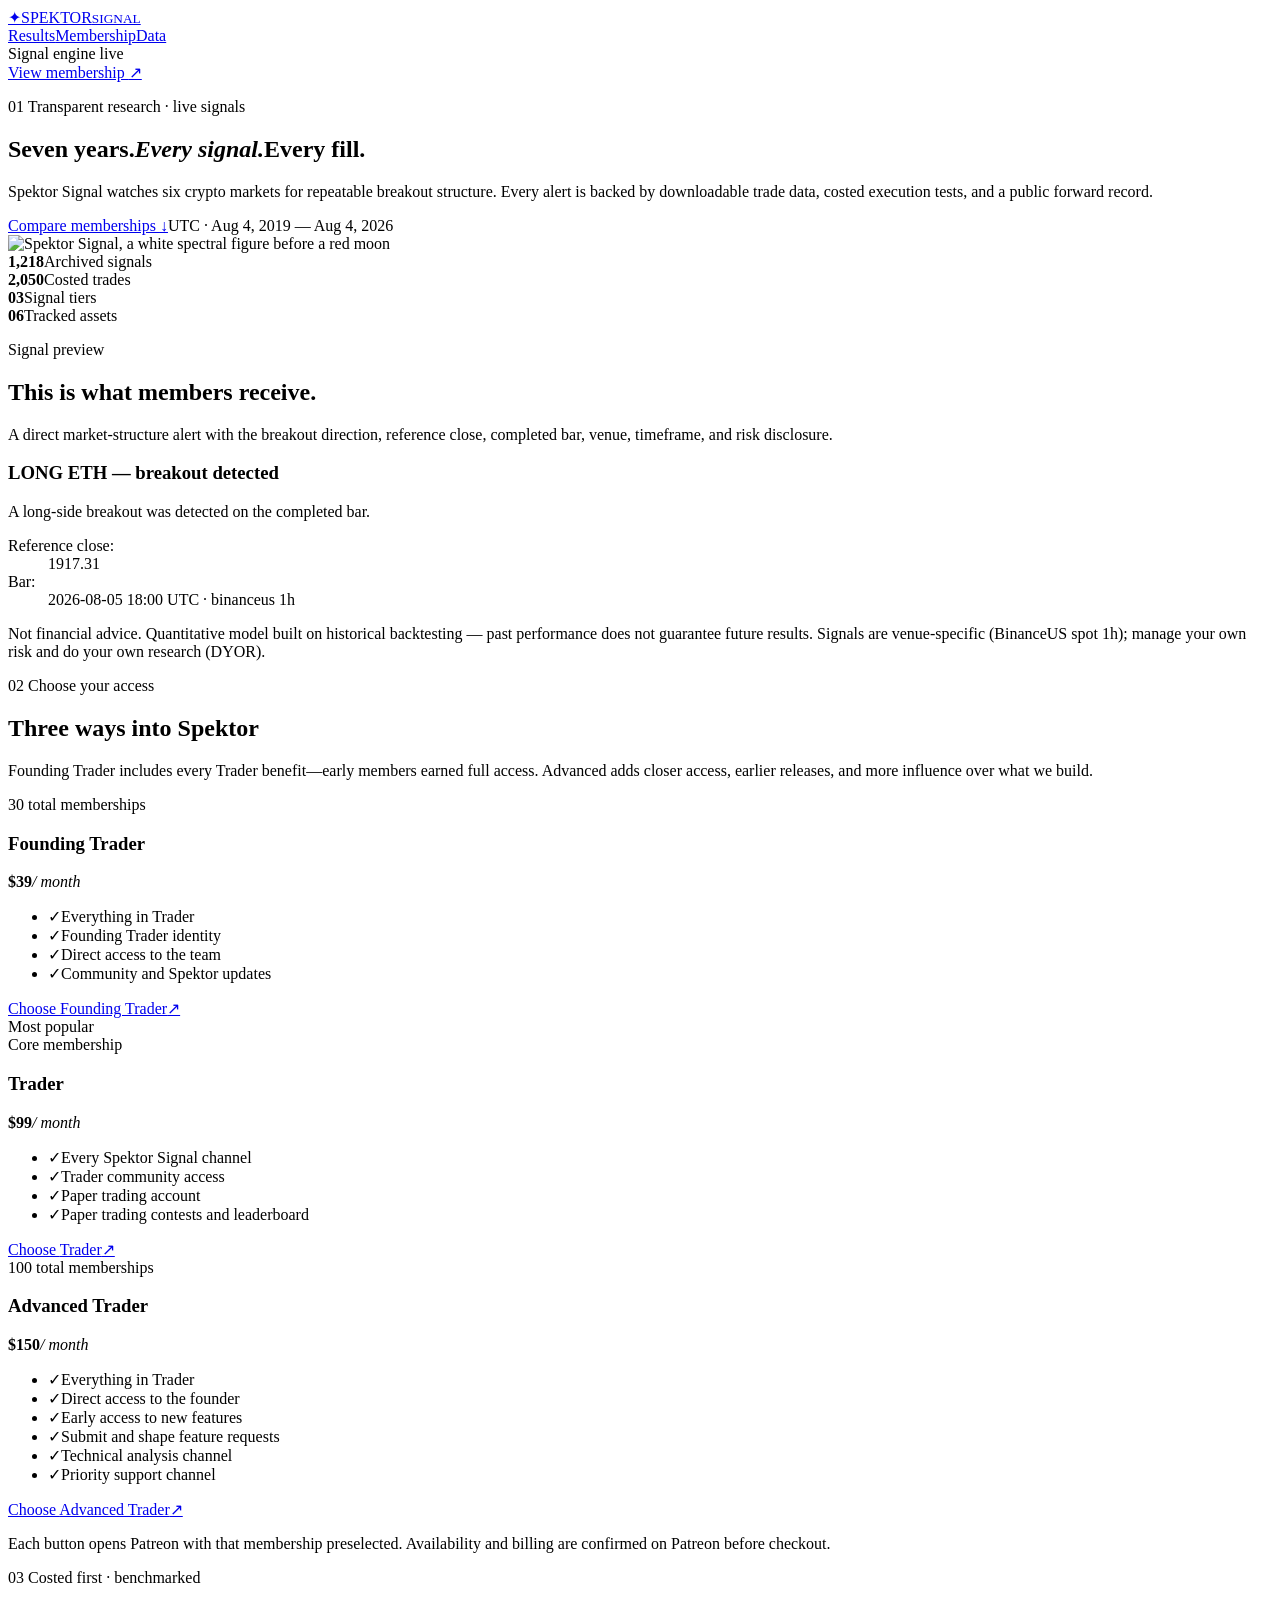
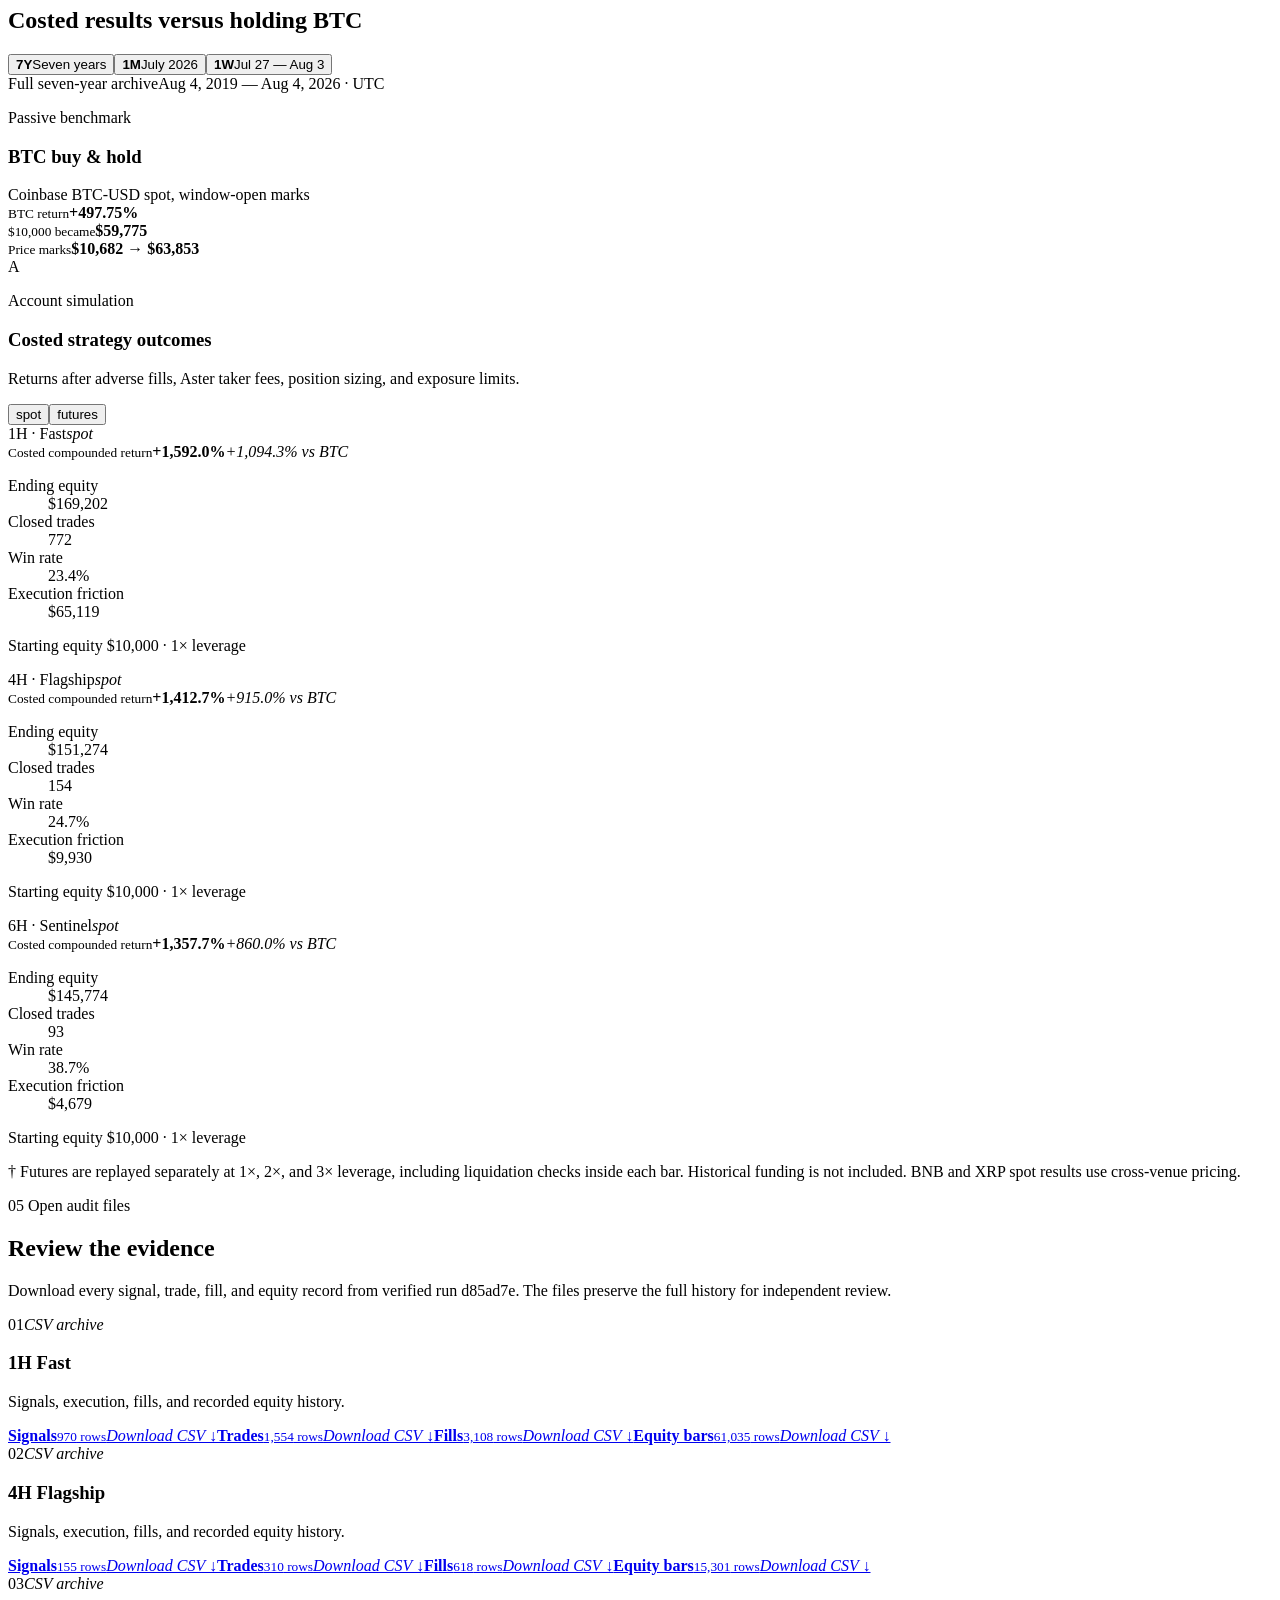
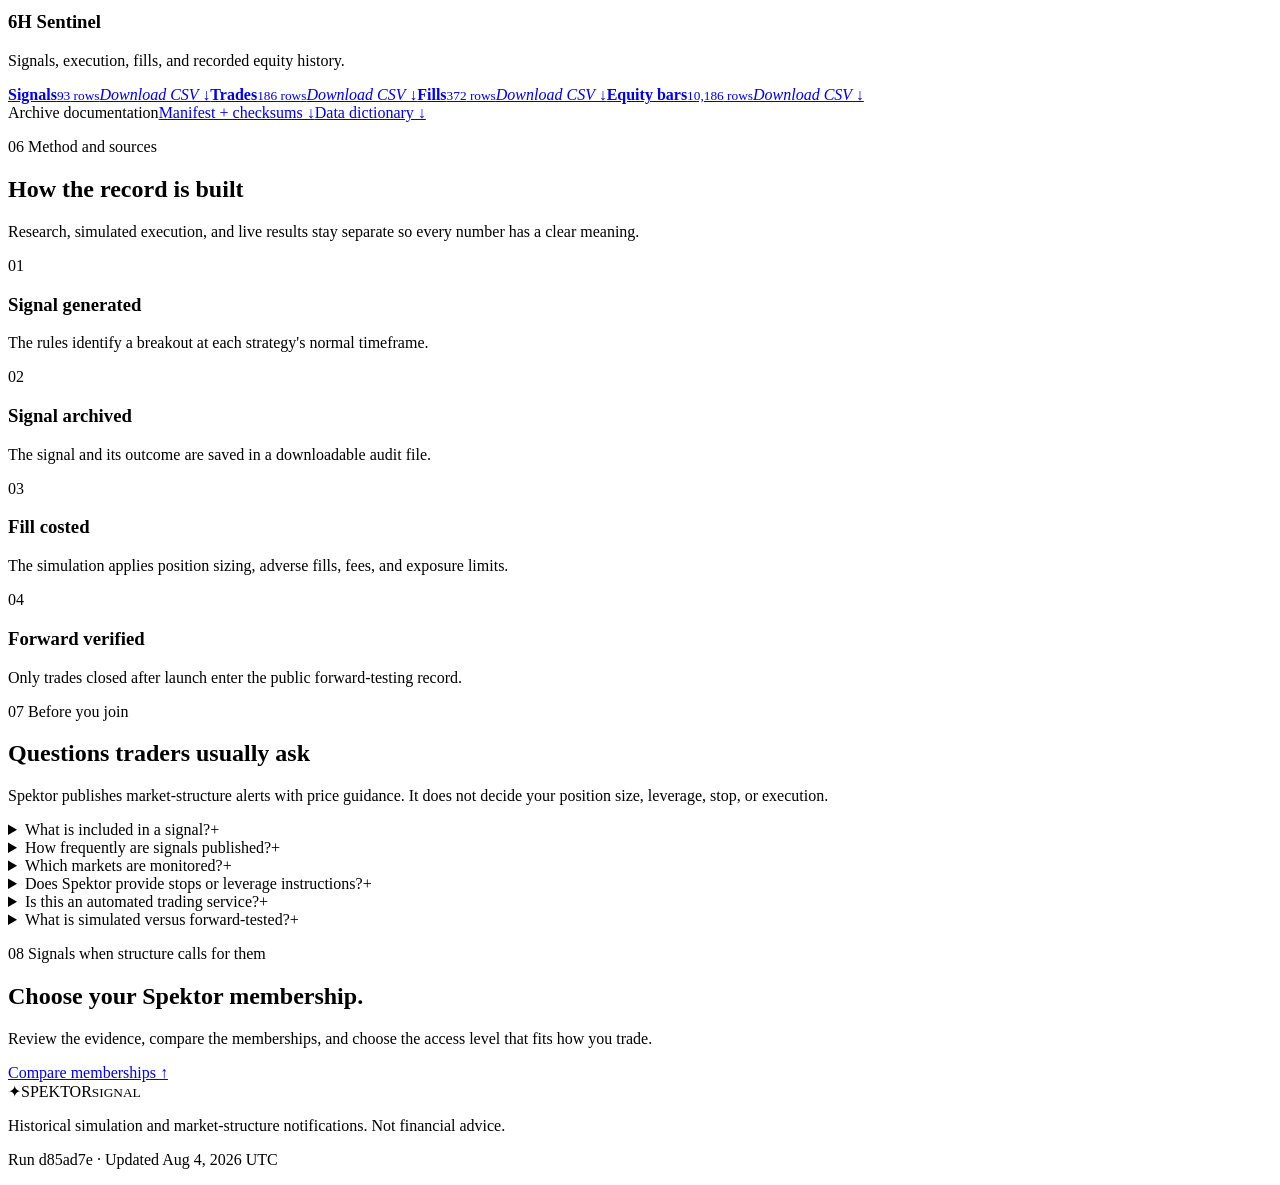
==== commit 46208999: "Publish live-format signal sample" ====
--- a/index.html
+++ b/index.html
@@ -1 +1 @@
-<!DOCTYPE html><html lang="en"><head><meta charSet="utf-8"/><meta name="viewport" content="width=device-width, initial-scale=1"/><link rel="preload" as="image" href="/Spektor-Signal/spektor-signals.png"/><link rel="stylesheet" href="/Spektor-Signal/_next/static/chunks/09ot-~esv0_-y.css" data-precedence="next"/><link rel="preload" as="script" fetchPriority="low" href="/Spektor-Signal/_next/static/chunks/0ht900cau6_ur.js"/><script src="/Spektor-Signal/_next/static/chunks/0hezz~6kmhx5x.js" async=""></script><script src="/Spektor-Signal/_next/static/chunks/07lhk_q6pmm3r.js" async=""></script><script src="/Spektor-Signal/_next/static/chunks/turbopack-0l~~an48zrcbu.js" async=""></script><script src="/Spektor-Signal/_next/static/chunks/0dbhjjzl8qfwv.js" async=""></script><script src="/Spektor-Signal/_next/static/chunks/0apt8p41k-fez.js" async=""></script><title>Spektor Signal — Signals With a Public Record</title><meta name="description" content="Tiered crypto breakout signals backed by a downloadable costed simulation, BTC benchmarks, and public forward-testing ledgers."/><meta property="og:title" content="Spektor Signal — Signals With a Public Record"/><meta property="og:description" content="Seven years. Every signal. Every fill. Now measured against BTC and forward-tested in public."/><meta property="og:image" content="https://thegingerrbtc.github.io/Spektor-Signal/spektor-signals.png"/><meta property="og:image:width" content="1024"/><meta property="og:image:height" content="1024"/><meta property="og:image:alt" content="Spektor Signal"/><meta property="og:type" content="website"/><meta name="twitter:card" content="summary_large_image"/><meta name="twitter:title" content="Spektor Signal — Signals With a Public Record"/><meta name="twitter:description" content="Seven years. Every signal. Every fill. Benchmarked and forward-tested in public."/><meta name="twitter:image" content="https://thegingerrbtc.github.io/Spektor-Signal/spektor-signals.png"/><link rel="shortcut icon" href="/Spektor-Signal/spektor-signals.png"/><link rel="icon" href="/Spektor-Signal/spektor-signals.png"/><script src="/Spektor-Signal/_next/static/chunks/03~yq9q893hmn.js" noModule=""></script></head><body><div hidden=""><!--$--><!--/$--></div><main><div class="noise" aria-hidden="true"></div><header class="site-header"><a class="wordmark" href="#top" aria-label="Spektor Signal home"><span class="wordmark-sigil">✦</span><span>SPEKTOR</span><small>SIGNAL</small></a><nav aria-label="Primary navigation"><a href="#results">Results</a><a href="#membership">Membership</a><a href="#data">Data</a></nav><div class="header-actions"><div class="status"><i></i> Signal engine live</div><a class="membership-header-link" href="https://www.patreon.com/cw/SpektorProtocol/membership" target="_blank" rel="noreferrer">View membership <span aria-hidden="true">↗</span></a></div></header><section class="hero" id="top"><div class="hero-copy"><p class="eyebrow"><span>01</span> Transparent research · live signals</p><h1 class="hero-title"><span class="hero-title-line">Seven years.</span><span class="hero-title-line"><em>Every signal.</em></span><span class="hero-title-line">Every fill.</span></h1><p class="lede">Spektor Signal watches six crypto markets for repeatable breakout structure. Every alert is backed by downloadable trade data, costed execution tests, and a public forward record.</p><div class="hero-actions"><a class="membership-action" href="#membership">Compare memberships <span aria-hidden="true">↓</span></a><span class="window">UTC · <!-- -->Aug 4, 2019<!-- --> — <!-- -->Aug 4, 2026</span></div></div><div class="hero-art" aria-label="Spektor Signal artwork"><div class="portrait-frame"><img src="/Spektor-Signal/spektor-signals.png" alt="Spektor Signal, a white spectral figure before a red moon"/></div></div><div class="hero-stats" aria-label="Archive totals"><div><strong>1,218</strong><span>Archived signals</span></div><div><strong>2,050</strong><span>Costed trades</span></div><div><strong>03</strong><span>Signal tiers</span></div><div><strong>06</strong><span>Tracked assets</span></div></div></section><section class="membership" id="membership"><div class="section-heading"><div><p class="eyebrow"><span>02</span> Choose your access</p><h2>Three ways into Spektor</h2></div><p class="membership-lede">Founding Trader includes every Trader benefit—early members earned full access. Advanced adds closer access, earlier releases, and more influence over what we build.</p></div><div class="membership-grid"><article class="membership-card "><div class="membership-top"><span>30 total memberships</span><h3>Founding Trader</h3><p><strong>$<!-- -->39</strong><i>/ month</i></p></div><ul><li><span>✓</span>Everything in Trader</li><li><span>✓</span>Founding Trader identity</li><li><span>✓</span>Direct access to the team</li><li><span>✓</span>Community and Spektor updates</li></ul><a href="https://www.patreon.com/checkout/SpektorProtocol?rid=29276098" target="_blank" rel="noreferrer">Choose <!-- -->Founding Trader<span>↗</span></a></article><article class="membership-card featured"><div class="popular">Most popular</div><div class="membership-top"><span>Core membership</span><h3>Trader</h3><p><strong>$<!-- -->99</strong><i>/ month</i></p></div><ul><li><span>✓</span>Every Spektor Signal channel</li><li><span>✓</span>Trader community access</li><li><span>✓</span>Paper trading account</li><li><span>✓</span>Paper trading contests and leaderboard</li></ul><a href="https://www.patreon.com/checkout/SpektorProtocol?rid=29276100" target="_blank" rel="noreferrer">Choose <!-- -->Trader<span>↗</span></a></article><article class="membership-card "><div class="membership-top"><span>100 total memberships</span><h3>Advanced Trader</h3><p><strong>$<!-- -->150</strong><i>/ month</i></p></div><ul><li><span>✓</span>Everything in Trader</li><li><span>✓</span>Direct access to the founder</li><li><span>✓</span>Early access to new features</li><li><span>✓</span>Submit and shape feature requests</li><li><span>✓</span>Technical analysis channel</li><li><span>✓</span>Priority support channel</li></ul><a href="https://www.patreon.com/checkout/SpektorProtocol?rid=29276102" target="_blank" rel="noreferrer">Choose <!-- -->Advanced Trader<span>↗</span></a></article></div><p class="membership-note">Each button opens Patreon with that membership preselected. Availability and billing are confirmed on Patreon before checkout.</p></section><section class="results-shell" id="results"><div class="section-heading"><div><p class="eyebrow"><span>03</span> Costed first · benchmarked</p><h2>Costed results versus holding BTC</h2></div><div class="period-control" role="group" aria-label="Select report period"><button type="button" aria-pressed="true"><b>7Y</b><span>Seven years</span></button><button type="button" aria-pressed="false"><b>1M</b><span>July 2026</span></button><button type="button" aria-pressed="false"><b>1W</b><span>Jul 27 — Aug 3</span></button></div></div><div class="period-line"><span>Full seven-year archive</span><i></i><span>Aug 4, 2019<!-- --> — <!-- -->Aug 4, 2026<!-- --> · UTC</span></div><div class="benchmark-band"><div><p>Passive benchmark</p><h3>BTC buy &amp; hold</h3><span>Coinbase BTC-USD spot, window-open marks</span></div><div><small>BTC return</small><strong>+497.75%</strong></div><div><small>$10,000 became</small><strong>$59,775</strong></div><div><small>Price marks</small><strong>$10,682<!-- --> → <!-- -->$63,853</strong></div></div><section class="metric-domain bot-domain" aria-labelledby="bot-title"><div class="domain-intro"><div class="domain-number">A</div><div><p class="domain-kicker">Account simulation</p><h3 id="bot-title">Costed strategy outcomes</h3><p>Returns after adverse fills, Aster taker fees, position sizing, and exposure limits.</p></div><div class="market-control" role="group" aria-label="Select simulated market"><button type="button" aria-pressed="true">spot</button><button type="button" aria-pressed="false">futures</button></div></div><div class="bot-grid"><article class="bot-card"><div class="card-top"><span>1H<!-- --> · <!-- -->Fast</span><i>spot</i></div><div class="bot-return "><small>Costed compounded return</small><strong>+1,592.0%</strong><em class="ahead">+1,094.3%<!-- --> vs BTC</em></div><div class="equity-track" aria-hidden="true"><span style="width:99.501325%"></span></div><dl><div><dt>Ending equity</dt><dd>$169,202</dd></div><div><dt>Closed trades</dt><dd>772</dd></div><div><dt>Win rate</dt><dd>23.4<!-- -->%</dd></div><div><dt>Execution friction</dt><dd>$65,119</dd></div></dl><p>Starting equity <!-- -->$10,000<!-- --> · <!-- -->1<!-- -->× leverage</p></article><article class="bot-card"><div class="card-top"><span>4H<!-- --> · <!-- -->Flagship</span><i>spot</i></div><div class="bot-return "><small>Costed compounded return</small><strong>+1,412.7%</strong><em class="ahead">+915.0%<!-- --> vs BTC</em></div><div class="equity-track" aria-hidden="true"><span style="width:88.2964%"></span></div><dl><div><dt>Ending equity</dt><dd>$151,274</dd></div><div><dt>Closed trades</dt><dd>154</dd></div><div><dt>Win rate</dt><dd>24.7<!-- -->%</dd></div><div><dt>Execution friction</dt><dd>$9,930</dd></div></dl><p>Starting equity <!-- -->$10,000<!-- --> · <!-- -->1<!-- -->× leverage</p></article><article class="bot-card"><div class="card-top"><span>6H<!-- --> · <!-- -->Sentinel</span><i>spot</i></div><div class="bot-return "><small>Costed compounded return</small><strong>+1,357.7%</strong><em class="ahead">+860.0%<!-- --> vs BTC</em></div><div class="equity-track" aria-hidden="true"><span style="width:84.8588875%"></span></div><dl><div><dt>Ending equity</dt><dd>$145,774</dd></div><div><dt>Closed trades</dt><dd>93</dd></div><div><dt>Win rate</dt><dd>38.7<!-- -->%</dd></div><div><dt>Execution friction</dt><dd>$4,679</dd></div></dl><p>Starting equity <!-- -->$10,000<!-- --> · <!-- -->1<!-- -->× leverage</p></article></div><p class="execution-note"><span>†</span> Futures are replayed separately at 1×, 2×, and 3× leverage, including liquidation checks inside each bar. Historical funding is not included. BNB and XRP spot results use cross-venue pricing.</p></section></section><section class="data-archive" id="data"><div class="section-heading"><div><p class="eyebrow"><span>05</span> Open audit files</p><h2>Review the evidence</h2></div><p class="archive-lede">Download every signal, trade, fill, and equity record from verified run d85ad7e. The files preserve the full history for independent review.</p></div><div class="archive-grid"><article class="archive-card"><div class="archive-card-top"><span>01</span><i>CSV archive</i></div><h3>1H<!-- --> <!-- -->Fast</h3><p>Signals, execution, fills, and recorded equity history.</p><div class="download-list"><a class="download-link" href="/Spektor-Signal/downloads/1h-fast/signals.csv" download=""><span><b>Signals</b><small>970<!-- --> rows</small></span><i>Download CSV ↓</i></a><a class="download-link" href="/Spektor-Signal/downloads/1h-fast/trades.csv" download=""><span><b>Trades</b><small>1,554<!-- --> rows</small></span><i>Download CSV ↓</i></a><a class="download-link" href="/Spektor-Signal/downloads/1h-fast/fills.csv" download=""><span><b>Fills</b><small>3,108<!-- --> rows</small></span><i>Download CSV ↓</i></a><a class="download-link" href="/Spektor-Signal/downloads/1h-fast/equity-bars.csv" download=""><span><b>Equity bars</b><small>61,035<!-- --> rows</small></span><i>Download CSV ↓</i></a></div></article><article class="archive-card"><div class="archive-card-top"><span>02</span><i>CSV archive</i></div><h3>4H<!-- --> <!-- -->Flagship</h3><p>Signals, execution, fills, and recorded equity history.</p><div class="download-list"><a class="download-link" href="/Spektor-Signal/downloads/4h-flagship/signals.csv" download=""><span><b>Signals</b><small>155<!-- --> rows</small></span><i>Download CSV ↓</i></a><a class="download-link" href="/Spektor-Signal/downloads/4h-flagship/trades.csv" download=""><span><b>Trades</b><small>310<!-- --> rows</small></span><i>Download CSV ↓</i></a><a class="download-link" href="/Spektor-Signal/downloads/4h-flagship/fills.csv" download=""><span><b>Fills</b><small>618<!-- --> rows</small></span><i>Download CSV ↓</i></a><a class="download-link" href="/Spektor-Signal/downloads/4h-flagship/equity-bars.csv" download=""><span><b>Equity bars</b><small>15,301<!-- --> rows</small></span><i>Download CSV ↓</i></a></div></article><article class="archive-card"><div class="archive-card-top"><span>03</span><i>CSV archive</i></div><h3>6H<!-- --> <!-- -->Sentinel</h3><p>Signals, execution, fills, and recorded equity history.</p><div class="download-list"><a class="download-link" href="/Spektor-Signal/downloads/6h-sentinel/signals.csv" download=""><span><b>Signals</b><small>93<!-- --> rows</small></span><i>Download CSV ↓</i></a><a class="download-link" href="/Spektor-Signal/downloads/6h-sentinel/trades.csv" download=""><span><b>Trades</b><small>186<!-- --> rows</small></span><i>Download CSV ↓</i></a><a class="download-link" href="/Spektor-Signal/downloads/6h-sentinel/fills.csv" download=""><span><b>Fills</b><small>372<!-- --> rows</small></span><i>Download CSV ↓</i></a><a class="download-link" href="/Spektor-Signal/downloads/6h-sentinel/equity-bars.csv" download=""><span><b>Equity bars</b><small>10,186<!-- --> rows</small></span><i>Download CSV ↓</i></a></div></article></div><div class="archive-utilities"><span>Archive documentation</span><a href="/Spektor-Signal/downloads/archive-manifest.csv" download="">Manifest + checksums ↓</a><a href="/Spektor-Signal/downloads/data-dictionary.csv" download="">Data dictionary ↓</a></div></section><section class="method" id="method"><div class="section-heading"><div><p class="eyebrow"><span>06</span> Method and sources</p><h2>How the record is built</h2></div><p class="method-lede">Research, simulated execution, and live results stay separate so every number has a clear meaning.</p></div><div class="method-grid"><article><span>01</span><h3>Signal generated</h3><p>The rules identify a breakout at each strategy&#x27;s normal timeframe.</p></article><article><span>02</span><h3>Signal archived</h3><p>The signal and its outcome are saved in a downloadable audit file.</p></article><article><span>03</span><h3>Fill costed</h3><p>The simulation applies position sizing, adverse fills, fees, and exposure limits.</p></article><article><span>04</span><h3>Forward verified</h3><p>Only trades closed after launch enter the public forward-testing record.</p></article></div></section><section class="faq" id="faq"><div class="section-heading"><div><p class="eyebrow"><span>07</span> Before you join</p><h2>Questions traders usually ask</h2></div><p class="faq-lede">Spektor publishes market-structure alerts with price guidance. It does not decide your position size, leverage, stop, or execution.</p></div><div class="faq-grid"><details><summary>What is included in a signal?<span>+</span></summary><p>Direction, symbol, signal tier, timeframe, timestamp, and price guidance in a concise alert.</p></details><details><summary>How frequently are signals published?<span>+</span></summary><p>There is no fixed schedule. Signals arrive only when the relevant market and timeframe satisfy the system&#x27;s breakout conditions.</p></details><details><summary>Which markets are monitored?<span>+</span></summary><p>BTC, ETH, SOL, BNB, XRP, and DOGE across 1H Fast, 4H Flagship, and 6H Sentinel.</p></details><details><summary>Does Spektor provide stops or leverage instructions?<span>+</span></summary><p>No. Spektor identifies breakout structure and price context. Members remain responsible for risk, sizing, leverage, and execution.</p></details><details><summary>Is this an automated trading service?<span>+</span></summary><p>No. Membership provides alerts and research access. The paper-trading system is a simulation and does not place real trades.</p></details><details><summary>What is simulated versus forward-tested?<span>+</span></summary><p>The historical report is a costed simulation. The forward dashboard appears only after at least five positions close after deployment, with no historical positions imported.</p></details></div></section><section class="closing-cta"><p class="eyebrow"><span>08</span> Signals when structure calls for them</p><h2>Choose your Spektor membership.</h2><p>Review the evidence, compare the memberships, and choose the access level that fits how you trade.</p><a href="#membership">Compare memberships <span>↑</span></a></section><footer><div class="wordmark"><span class="wordmark-sigil">✦</span><span>SPEKTOR</span><small>SIGNAL</small></div><p>Historical simulation and market-structure notifications. Not financial advice.</p><p>Run d85ad7e · Updated Aug 4, 2026 UTC</p></footer></main><!--$--><!--/$--><script src="/Spektor-Signal/_next/static/chunks/0ht900cau6_ur.js" id="_R_" async=""></script><script>(self.__next_f=self.__next_f||[]).push([0])</script><script>self.__next_f.push([1,"1:\"$Sreact.fragment\"\n2:I[39756,[\"/Spektor-Signal/_next/static/chunks/0dbhjjzl8qfwv.js\"],\"default\"]\n3:I[37457,[\"/Spektor-Signal/_next/static/chunks/0dbhjjzl8qfwv.js\"],\"default\"]\n4:I[47257,[\"/Spektor-Signal/_next/static/chunks/0dbhjjzl8qfwv.js\"],\"ClientPageRoot\"]\n5:I[31713,[\"/Spektor-Signal/_next/static/chunks/0dbhjjzl8qfwv.js\",\"/Spektor-Signal/_next/static/chunks/0apt8p41k-fez.js\"],\"default\"]\n8:I[97367,[\"/Spektor-Signal/_next/static/chunks/0dbhjjzl8qfwv.js\"],\"OutletBoundary\"]\n9:\"$Sreact.suspense\"\nb:I[97367,[\"/Spektor-Signal/_next/static/chunks/0dbhjjzl8qfwv.js\"],\"ViewportBoundary\"]\nd:I[97367,[\"/Spektor-Signal/_next/static/chunks/0dbhjjzl8qfwv.js\"],\"MetadataBoundary\"]\nf:I[68027,[\"/Spektor-Signal/_next/static/chunks/0dbhjjzl8qfwv.js\"],\"default\",1]\n:HL[\"/Spektor-Signal/_next/static/chunks/09ot-~esv0_-y.css\",\"style\"]\n"])</script><script>self.__next_f.push([1,"0:{\"P\":null,\"c\":[\"\",\"\"],\"q\":\"\",\"i\":false,\"f\":[[[\"\",{\"children\":[\"__PAGE__\",{}]},\"$undefined\",\"$undefined\",16],[[\"$\",\"$1\",\"c\",{\"children\":[[[\"$\",\"link\",\"0\",{\"rel\":\"stylesheet\",\"href\":\"/Spektor-Signal/_next/static/chunks/09ot-~esv0_-y.css\",\"precedence\":\"next\",\"crossOrigin\":\"$undefined\",\"nonce\":\"$undefined\"}],[\"$\",\"script\",\"script-0\",{\"src\":\"/Spektor-Signal/_next/static/chunks/0dbhjjzl8qfwv.js\",\"async\":true,\"nonce\":\"$undefined\"}]],[\"$\",\"html\",null,{\"lang\":\"en\",\"children\":[\"$\",\"body\",null,{\"children\":[\"$\",\"$L2\",null,{\"parallelRouterKey\":\"children\",\"error\":\"$undefined\",\"errorStyles\":\"$undefined\",\"errorScripts\":\"$undefined\",\"template\":[\"$\",\"$L3\",null,{}],\"templateStyles\":\"$undefined\",\"templateScripts\":\"$undefined\",\"notFound\":[[[\"$\",\"title\",null,{\"children\":\"404: This page could not be found.\"}],[\"$\",\"div\",null,{\"style\":{\"fontFamily\":\"system-ui,\\\"Segoe UI\\\",Roboto,Helvetica,Arial,sans-serif,\\\"Apple Color Emoji\\\",\\\"Segoe UI Emoji\\\"\",\"height\":\"100vh\",\"textAlign\":\"center\",\"display\":\"flex\",\"flexDirection\":\"column\",\"alignItems\":\"center\",\"justifyContent\":\"center\"},\"children\":[\"$\",\"div\",null,{\"children\":[[\"$\",\"style\",null,{\"dangerouslySetInnerHTML\":{\"__html\":\"body{color:#000;background:#fff;margin:0}.next-error-h1{border-right:1px solid rgba(0,0,0,.3)}@media (prefers-color-scheme:dark){body{color:#fff;background:#000}.next-error-h1{border-right:1px solid rgba(255,255,255,.3)}}\"}}],[\"$\",\"h1\",null,{\"className\":\"next-error-h1\",\"style\":{\"display\":\"inline-block\",\"margin\":\"0 20px 0 0\",\"padding\":\"0 23px 0 0\",\"fontSize\":24,\"fontWeight\":500,\"verticalAlign\":\"top\",\"lineHeight\":\"49px\"},\"children\":404}],[\"$\",\"div\",null,{\"style\":{\"display\":\"inline-block\"},\"children\":[\"$\",\"h2\",null,{\"style\":{\"fontSize\":14,\"fontWeight\":400,\"lineHeight\":\"49px\",\"margin\":0},\"children\":\"This page could not be found.\"}]}]]}]}]],[]],\"forbidden\":\"$undefined\",\"unauthorized\":\"$undefined\"}]}]}]]}],{\"children\":[[\"$\",\"$1\",\"c\",{\"children\":[[\"$\",\"$L4\",null,{\"Component\":\"$5\",\"serverProvidedParams\":{\"searchParams\":{},\"params\":{},\"promises\":[\"$@6\",\"$@7\"]}}],[[\"$\",\"script\",\"script-0\",{\"src\":\"/Spektor-Signal/_next/static/chunks/0apt8p41k-fez.js\",\"async\":true,\"nonce\":\"$undefined\"}]],[\"$\",\"$L8\",null,{\"children\":[\"$\",\"$9\",null,{\"name\":\"Next.MetadataOutlet\",\"children\":\"$@a\"}]}]]}],{},null,false,null]},null,false,null],[\"$\",\"$1\",\"h\",{\"children\":[null,[\"$\",\"$Lb\",null,{\"children\":\"$Lc\"}],[\"$\",\"div\",null,{\"hidden\":true,\"children\":[\"$\",\"$Ld\",null,{\"children\":[\"$\",\"$9\",null,{\"name\":\"Next.Metadata\",\"children\":\"$Le\"}]}]}],null]}],false]],\"m\":\"$undefined\",\"G\":[\"$f\",[[\"$\",\"link\",\"0\",{\"rel\":\"stylesheet\",\"href\":\"/Spektor-Signal/_next/static/chunks/09ot-~esv0_-y.css\",\"precedence\":\"next\",\"crossOrigin\":\"$undefined\",\"nonce\":\"$undefined\"}]]],\"S\":true,\"h\":null,\"s\":\"$undefined\",\"l\":\"$undefined\",\"p\":\"$undefined\",\"d\":\"$undefined\",\"b\":\"I-UfGBcdN10HARUqrxVHd\"}\n"])</script><script>self.__next_f.push([1,"6:{}\n7:\"$0:f:0:1:1:children:0:props:children:0:props:serverProvidedParams:params\"\n"])</script><script>self.__next_f.push([1,"c:[[\"$\",\"meta\",\"0\",{\"charSet\":\"utf-8\"}],[\"$\",\"meta\",\"1\",{\"name\":\"viewport\",\"content\":\"width=device-width, initial-scale=1\"}]]\n"])</script><script>self.__next_f.push([1,"10:I[27201,[\"/Spektor-Signal/_next/static/chunks/0dbhjjzl8qfwv.js\"],\"IconMark\"]\na:null\n"])</script><script>self.__next_f.push([1,"e:[[\"$\",\"title\",\"0\",{\"children\":\"Spektor Signal — Signals With a Public Record\"}],[\"$\",\"meta\",\"1\",{\"name\":\"description\",\"content\":\"Tiered crypto breakout signals backed by a downloadable costed simulation, BTC benchmarks, and public forward-testing ledgers.\"}],[\"$\",\"meta\",\"2\",{\"property\":\"og:title\",\"content\":\"Spektor Signal — Signals With a Public Record\"}],[\"$\",\"meta\",\"3\",{\"property\":\"og:description\",\"content\":\"Seven years. Every signal. Every fill. Now measured against BTC and forward-tested in public.\"}],[\"$\",\"meta\",\"4\",{\"property\":\"og:image\",\"content\":\"https://thegingerrbtc.github.io/Spektor-Signal/spektor-signals.png\"}],[\"$\",\"meta\",\"5\",{\"property\":\"og:image:width\",\"content\":\"1024\"}],[\"$\",\"meta\",\"6\",{\"property\":\"og:image:height\",\"content\":\"1024\"}],[\"$\",\"meta\",\"7\",{\"property\":\"og:image:alt\",\"content\":\"Spektor Signal\"}],[\"$\",\"meta\",\"8\",{\"property\":\"og:type\",\"content\":\"website\"}],[\"$\",\"meta\",\"9\",{\"name\":\"twitter:card\",\"content\":\"summary_large_image\"}],[\"$\",\"meta\",\"10\",{\"name\":\"twitter:title\",\"content\":\"Spektor Signal — Signals With a Public Record\"}],[\"$\",\"meta\",\"11\",{\"name\":\"twitter:description\",\"content\":\"Seven years. Every signal. Every fill. Benchmarked and forward-tested in public.\"}],[\"$\",\"meta\",\"12\",{\"name\":\"twitter:image\",\"content\":\"https://thegingerrbtc.github.io/Spektor-Signal/spektor-signals.png\"}],[\"$\",\"link\",\"13\",{\"rel\":\"shortcut icon\",\"href\":\"/Spektor-Signal/spektor-signals.png\"}],[\"$\",\"link\",\"14\",{\"rel\":\"icon\",\"href\":\"/Spektor-Signal/spektor-signals.png\"}],[\"$\",\"$L10\",\"15\",{}]]\n"])</script></body></html>+<!DOCTYPE html><html lang="en"><head><meta charSet="utf-8"/><meta name="viewport" content="width=device-width, initial-scale=1"/><link rel="preload" as="image" href="/Spektor-Signal/spektor-signals.png"/><link rel="stylesheet" href="/Spektor-Signal/_next/static/chunks/0p0g3u99p18fy.css" data-precedence="next"/><link rel="preload" as="script" fetchPriority="low" href="/Spektor-Signal/_next/static/chunks/0ht900cau6_ur.js"/><script src="/Spektor-Signal/_next/static/chunks/0hezz~6kmhx5x.js" async=""></script><script src="/Spektor-Signal/_next/static/chunks/07lhk_q6pmm3r.js" async=""></script><script src="/Spektor-Signal/_next/static/chunks/turbopack-0l~~an48zrcbu.js" async=""></script><script src="/Spektor-Signal/_next/static/chunks/0dbhjjzl8qfwv.js" async=""></script><script src="/Spektor-Signal/_next/static/chunks/0urip1y3.2-qm.js" async=""></script><title>Spektor Signal — Signals With a Public Record</title><meta name="description" content="Tiered crypto breakout signals backed by a downloadable costed simulation, BTC benchmarks, and public forward-testing ledgers."/><meta property="og:title" content="Spektor Signal — Signals With a Public Record"/><meta property="og:description" content="Seven years. Every signal. Every fill. Now measured against BTC and forward-tested in public."/><meta property="og:image" content="https://thegingerrbtc.github.io/Spektor-Signal/spektor-signals.png"/><meta property="og:image:width" content="1024"/><meta property="og:image:height" content="1024"/><meta property="og:image:alt" content="Spektor Signal"/><meta property="og:type" content="website"/><meta name="twitter:card" content="summary_large_image"/><meta name="twitter:title" content="Spektor Signal — Signals With a Public Record"/><meta name="twitter:description" content="Seven years. Every signal. Every fill. Benchmarked and forward-tested in public."/><meta name="twitter:image" content="https://thegingerrbtc.github.io/Spektor-Signal/spektor-signals.png"/><link rel="shortcut icon" href="/Spektor-Signal/spektor-signals.png"/><link rel="icon" href="/Spektor-Signal/spektor-signals.png"/><script src="/Spektor-Signal/_next/static/chunks/03~yq9q893hmn.js" noModule=""></script></head><body><div hidden=""><!--$--><!--/$--></div><main><div class="noise" aria-hidden="true"></div><header class="site-header"><a class="wordmark" href="#top" aria-label="Spektor Signal home"><span class="wordmark-sigil">✦</span><span>SPEKTOR</span><small>SIGNAL</small></a><nav aria-label="Primary navigation"><a href="#results">Results</a><a href="#membership">Membership</a><a href="#data">Data</a></nav><div class="header-actions"><div class="status"><i></i> Signal engine live</div><a class="membership-header-link" href="https://www.patreon.com/cw/SpektorProtocol/membership" target="_blank" rel="noreferrer">View membership <span aria-hidden="true">↗</span></a></div></header><section class="hero" id="top"><div class="hero-copy"><p class="eyebrow"><span>01</span> Transparent research · live signals</p><h1 class="hero-title"><span class="hero-title-line">Seven years.</span><span class="hero-title-line"><em>Every signal.</em></span><span class="hero-title-line">Every fill.</span></h1><p class="lede">Spektor Signal watches six crypto markets for repeatable breakout structure. Every alert is backed by downloadable trade data, costed execution tests, and a public forward record.</p><div class="hero-actions"><a class="membership-action" href="#membership">Compare memberships <span aria-hidden="true">↓</span></a><span class="window">UTC · <!-- -->Aug 4, 2019<!-- --> — <!-- -->Aug 4, 2026</span></div></div><div class="hero-art" aria-label="Spektor Signal artwork"><div class="portrait-frame"><img src="/Spektor-Signal/spektor-signals.png" alt="Spektor Signal, a white spectral figure before a red moon"/></div></div><div class="hero-stats" aria-label="Archive totals"><div><strong>1,218</strong><span>Archived signals</span></div><div><strong>2,050</strong><span>Costed trades</span></div><div><strong>03</strong><span>Signal tiers</span></div><div><strong>06</strong><span>Tracked assets</span></div></div></section><section class="signal-preview" id="sample"><div class="signal-preview-heading"><p class="eyebrow">Signal preview</p><h2>This is what members receive.</h2><p>A direct market-structure alert with the breakout direction, reference close, completed bar, venue, timeframe, and risk disclosure.</p></div><article class="signal-component" aria-label="Sample Spektor Signal"><div class="signal-component-rail" aria-hidden="true"></div><div class="signal-component-content"><h3>LONG ETH — breakout detected</h3><p>A long-side breakout was detected on the completed bar.</p><dl><div><dt>Reference close:</dt><dd>1917.31</dd></div><div><dt>Bar:</dt><dd>2026-08-05 18:00 UTC · binanceus 1h</dd></div></dl><p class="signal-component-disclaimer">Not financial advice. Quantitative model built on historical backtesting — past performance does not guarantee future results. Signals are venue-specific (BinanceUS spot 1h); manage your own risk and do your own research (DYOR).</p></div></article></section><section class="membership" id="membership"><div class="section-heading"><div><p class="eyebrow"><span>02</span> Choose your access</p><h2>Three ways into Spektor</h2></div><p class="membership-lede">Founding Trader includes every Trader benefit—early members earned full access. Advanced adds closer access, earlier releases, and more influence over what we build.</p></div><div class="membership-grid"><article class="membership-card "><div class="membership-top"><span>30 total memberships</span><h3>Founding Trader</h3><p><strong>$<!-- -->39</strong><i>/ month</i></p></div><ul><li><span>✓</span>Everything in Trader</li><li><span>✓</span>Founding Trader identity</li><li><span>✓</span>Direct access to the team</li><li><span>✓</span>Community and Spektor updates</li></ul><a href="https://www.patreon.com/checkout/SpektorProtocol?rid=29276098" target="_blank" rel="noreferrer">Choose <!-- -->Founding Trader<span>↗</span></a></article><article class="membership-card featured"><div class="popular">Most popular</div><div class="membership-top"><span>Core membership</span><h3>Trader</h3><p><strong>$<!-- -->99</strong><i>/ month</i></p></div><ul><li><span>✓</span>Every Spektor Signal channel</li><li><span>✓</span>Trader community access</li><li><span>✓</span>Paper trading account</li><li><span>✓</span>Paper trading contests and leaderboard</li></ul><a href="https://www.patreon.com/checkout/SpektorProtocol?rid=29276100" target="_blank" rel="noreferrer">Choose <!-- -->Trader<span>↗</span></a></article><article class="membership-card "><div class="membership-top"><span>100 total memberships</span><h3>Advanced Trader</h3><p><strong>$<!-- -->150</strong><i>/ month</i></p></div><ul><li><span>✓</span>Everything in Trader</li><li><span>✓</span>Direct access to the founder</li><li><span>✓</span>Early access to new features</li><li><span>✓</span>Submit and shape feature requests</li><li><span>✓</span>Technical analysis channel</li><li><span>✓</span>Priority support channel</li></ul><a href="https://www.patreon.com/checkout/SpektorProtocol?rid=29276102" target="_blank" rel="noreferrer">Choose <!-- -->Advanced Trader<span>↗</span></a></article></div><p class="membership-note">Each button opens Patreon with that membership preselected. Availability and billing are confirmed on Patreon before checkout.</p></section><section class="results-shell" id="results"><div class="section-heading"><div><p class="eyebrow"><span>03</span> Costed first · benchmarked</p><h2>Costed results versus holding BTC</h2></div><div class="period-control" role="group" aria-label="Select report period"><button type="button" aria-pressed="true"><b>7Y</b><span>Seven years</span></button><button type="button" aria-pressed="false"><b>1M</b><span>July 2026</span></button><button type="button" aria-pressed="false"><b>1W</b><span>Jul 27 — Aug 3</span></button></div></div><div class="period-line"><span>Full seven-year archive</span><i></i><span>Aug 4, 2019<!-- --> — <!-- -->Aug 4, 2026<!-- --> · UTC</span></div><div class="benchmark-band"><div><p>Passive benchmark</p><h3>BTC buy &amp; hold</h3><span>Coinbase BTC-USD spot, window-open marks</span></div><div><small>BTC return</small><strong>+497.75%</strong></div><div><small>$10,000 became</small><strong>$59,775</strong></div><div><small>Price marks</small><strong>$10,682<!-- --> → <!-- -->$63,853</strong></div></div><section class="metric-domain bot-domain" aria-labelledby="bot-title"><div class="domain-intro"><div class="domain-number">A</div><div><p class="domain-kicker">Account simulation</p><h3 id="bot-title">Costed strategy outcomes</h3><p>Returns after adverse fills, Aster taker fees, position sizing, and exposure limits.</p></div><div class="market-control" role="group" aria-label="Select simulated market"><button type="button" aria-pressed="true">spot</button><button type="button" aria-pressed="false">futures</button></div></div><div class="bot-grid"><article class="bot-card"><div class="card-top"><span>1H<!-- --> · <!-- -->Fast</span><i>spot</i></div><div class="bot-return "><small>Costed compounded return</small><strong>+1,592.0%</strong><em class="ahead">+1,094.3%<!-- --> vs BTC</em></div><div class="equity-track" aria-hidden="true"><span style="width:99.501325%"></span></div><dl><div><dt>Ending equity</dt><dd>$169,202</dd></div><div><dt>Closed trades</dt><dd>772</dd></div><div><dt>Win rate</dt><dd>23.4<!-- -->%</dd></div><div><dt>Execution friction</dt><dd>$65,119</dd></div></dl><p>Starting equity <!-- -->$10,000<!-- --> · <!-- -->1<!-- -->× leverage</p></article><article class="bot-card"><div class="card-top"><span>4H<!-- --> · <!-- -->Flagship</span><i>spot</i></div><div class="bot-return "><small>Costed compounded return</small><strong>+1,412.7%</strong><em class="ahead">+915.0%<!-- --> vs BTC</em></div><div class="equity-track" aria-hidden="true"><span style="width:88.2964%"></span></div><dl><div><dt>Ending equity</dt><dd>$151,274</dd></div><div><dt>Closed trades</dt><dd>154</dd></div><div><dt>Win rate</dt><dd>24.7<!-- -->%</dd></div><div><dt>Execution friction</dt><dd>$9,930</dd></div></dl><p>Starting equity <!-- -->$10,000<!-- --> · <!-- -->1<!-- -->× leverage</p></article><article class="bot-card"><div class="card-top"><span>6H<!-- --> · <!-- -->Sentinel</span><i>spot</i></div><div class="bot-return "><small>Costed compounded return</small><strong>+1,357.7%</strong><em class="ahead">+860.0%<!-- --> vs BTC</em></div><div class="equity-track" aria-hidden="true"><span style="width:84.8588875%"></span></div><dl><div><dt>Ending equity</dt><dd>$145,774</dd></div><div><dt>Closed trades</dt><dd>93</dd></div><div><dt>Win rate</dt><dd>38.7<!-- -->%</dd></div><div><dt>Execution friction</dt><dd>$4,679</dd></div></dl><p>Starting equity <!-- -->$10,000<!-- --> · <!-- -->1<!-- -->× leverage</p></article></div><p class="execution-note"><span>†</span> Futures are replayed separately at 1×, 2×, and 3× leverage, including liquidation checks inside each bar. Historical funding is not included. BNB and XRP spot results use cross-venue pricing.</p></section></section><section class="data-archive" id="data"><div class="section-heading"><div><p class="eyebrow"><span>05</span> Open audit files</p><h2>Review the evidence</h2></div><p class="archive-lede">Download every signal, trade, fill, and equity record from verified run d85ad7e. The files preserve the full history for independent review.</p></div><div class="archive-grid"><article class="archive-card"><div class="archive-card-top"><span>01</span><i>CSV archive</i></div><h3>1H<!-- --> <!-- -->Fast</h3><p>Signals, execution, fills, and recorded equity history.</p><div class="download-list"><a class="download-link" href="/Spektor-Signal/downloads/1h-fast/signals.csv" download=""><span><b>Signals</b><small>970<!-- --> rows</small></span><i>Download CSV ↓</i></a><a class="download-link" href="/Spektor-Signal/downloads/1h-fast/trades.csv" download=""><span><b>Trades</b><small>1,554<!-- --> rows</small></span><i>Download CSV ↓</i></a><a class="download-link" href="/Spektor-Signal/downloads/1h-fast/fills.csv" download=""><span><b>Fills</b><small>3,108<!-- --> rows</small></span><i>Download CSV ↓</i></a><a class="download-link" href="/Spektor-Signal/downloads/1h-fast/equity-bars.csv" download=""><span><b>Equity bars</b><small>61,035<!-- --> rows</small></span><i>Download CSV ↓</i></a></div></article><article class="archive-card"><div class="archive-card-top"><span>02</span><i>CSV archive</i></div><h3>4H<!-- --> <!-- -->Flagship</h3><p>Signals, execution, fills, and recorded equity history.</p><div class="download-list"><a class="download-link" href="/Spektor-Signal/downloads/4h-flagship/signals.csv" download=""><span><b>Signals</b><small>155<!-- --> rows</small></span><i>Download CSV ↓</i></a><a class="download-link" href="/Spektor-Signal/downloads/4h-flagship/trades.csv" download=""><span><b>Trades</b><small>310<!-- --> rows</small></span><i>Download CSV ↓</i></a><a class="download-link" href="/Spektor-Signal/downloads/4h-flagship/fills.csv" download=""><span><b>Fills</b><small>618<!-- --> rows</small></span><i>Download CSV ↓</i></a><a class="download-link" href="/Spektor-Signal/downloads/4h-flagship/equity-bars.csv" download=""><span><b>Equity bars</b><small>15,301<!-- --> rows</small></span><i>Download CSV ↓</i></a></div></article><article class="archive-card"><div class="archive-card-top"><span>03</span><i>CSV archive</i></div><h3>6H<!-- --> <!-- -->Sentinel</h3><p>Signals, execution, fills, and recorded equity history.</p><div class="download-list"><a class="download-link" href="/Spektor-Signal/downloads/6h-sentinel/signals.csv" download=""><span><b>Signals</b><small>93<!-- --> rows</small></span><i>Download CSV ↓</i></a><a class="download-link" href="/Spektor-Signal/downloads/6h-sentinel/trades.csv" download=""><span><b>Trades</b><small>186<!-- --> rows</small></span><i>Download CSV ↓</i></a><a class="download-link" href="/Spektor-Signal/downloads/6h-sentinel/fills.csv" download=""><span><b>Fills</b><small>372<!-- --> rows</small></span><i>Download CSV ↓</i></a><a class="download-link" href="/Spektor-Signal/downloads/6h-sentinel/equity-bars.csv" download=""><span><b>Equity bars</b><small>10,186<!-- --> rows</small></span><i>Download CSV ↓</i></a></div></article></div><div class="archive-utilities"><span>Archive documentation</span><a href="/Spektor-Signal/downloads/archive-manifest.csv" download="">Manifest + checksums ↓</a><a href="/Spektor-Signal/downloads/data-dictionary.csv" download="">Data dictionary ↓</a></div></section><section class="method" id="method"><div class="section-heading"><div><p class="eyebrow"><span>06</span> Method and sources</p><h2>How the record is built</h2></div><p class="method-lede">Research, simulated execution, and live results stay separate so every number has a clear meaning.</p></div><div class="method-grid"><article><span>01</span><h3>Signal generated</h3><p>The rules identify a breakout at each strategy&#x27;s normal timeframe.</p></article><article><span>02</span><h3>Signal archived</h3><p>The signal and its outcome are saved in a downloadable audit file.</p></article><article><span>03</span><h3>Fill costed</h3><p>The simulation applies position sizing, adverse fills, fees, and exposure limits.</p></article><article><span>04</span><h3>Forward verified</h3><p>Only trades closed after launch enter the public forward-testing record.</p></article></div></section><section class="faq" id="faq"><div class="section-heading"><div><p class="eyebrow"><span>07</span> Before you join</p><h2>Questions traders usually ask</h2></div><p class="faq-lede">Spektor publishes market-structure alerts with price guidance. It does not decide your position size, leverage, stop, or execution.</p></div><div class="faq-grid"><details><summary>What is included in a signal?<span>+</span></summary><p>Direction, symbol, signal tier, timeframe, timestamp, and price guidance in a concise alert.</p></details><details><summary>How frequently are signals published?<span>+</span></summary><p>There is no fixed schedule. Signals arrive only when the relevant market and timeframe satisfy the system&#x27;s breakout conditions.</p></details><details><summary>Which markets are monitored?<span>+</span></summary><p>BTC, ETH, SOL, BNB, XRP, and DOGE across 1H Fast, 4H Flagship, and 6H Sentinel.</p></details><details><summary>Does Spektor provide stops or leverage instructions?<span>+</span></summary><p>No. Spektor identifies breakout structure and price context. Members remain responsible for risk, sizing, leverage, and execution.</p></details><details><summary>Is this an automated trading service?<span>+</span></summary><p>No. Membership provides alerts and research access. The paper-trading system is a simulation and does not place real trades.</p></details><details><summary>What is simulated versus forward-tested?<span>+</span></summary><p>The historical report is a costed simulation. The forward dashboard appears only after at least five positions close after deployment, with no historical positions imported.</p></details></div></section><section class="closing-cta"><p class="eyebrow"><span>08</span> Signals when structure calls for them</p><h2>Choose your Spektor membership.</h2><p>Review the evidence, compare the memberships, and choose the access level that fits how you trade.</p><a href="#membership">Compare memberships <span>↑</span></a></section><footer><div class="wordmark"><span class="wordmark-sigil">✦</span><span>SPEKTOR</span><small>SIGNAL</small></div><p>Historical simulation and market-structure notifications. Not financial advice.</p><p>Run d85ad7e · Updated Aug 4, 2026 UTC</p></footer></main><!--$--><!--/$--><script src="/Spektor-Signal/_next/static/chunks/0ht900cau6_ur.js" id="_R_" async=""></script><script>(self.__next_f=self.__next_f||[]).push([0])</script><script>self.__next_f.push([1,"1:\"$Sreact.fragment\"\n2:I[39756,[\"/Spektor-Signal/_next/static/chunks/0dbhjjzl8qfwv.js\"],\"default\"]\n3:I[37457,[\"/Spektor-Signal/_next/static/chunks/0dbhjjzl8qfwv.js\"],\"default\"]\n4:I[47257,[\"/Spektor-Signal/_next/static/chunks/0dbhjjzl8qfwv.js\"],\"ClientPageRoot\"]\n5:I[31713,[\"/Spektor-Signal/_next/static/chunks/0dbhjjzl8qfwv.js\",\"/Spektor-Signal/_next/static/chunks/0urip1y3.2-qm.js\"],\"default\"]\n8:I[97367,[\"/Spektor-Signal/_next/static/chunks/0dbhjjzl8qfwv.js\"],\"OutletBoundary\"]\n9:\"$Sreact.suspense\"\nb:I[97367,[\"/Spektor-Signal/_next/static/chunks/0dbhjjzl8qfwv.js\"],\"ViewportBoundary\"]\nd:I[97367,[\"/Spektor-Signal/_next/static/chunks/0dbhjjzl8qfwv.js\"],\"MetadataBoundary\"]\nf:I[68027,[\"/Spektor-Signal/_next/static/chunks/0dbhjjzl8qfwv.js\"],\"default\",1]\n:HL[\"/Spektor-Signal/_next/static/chunks/0p0g3u99p18fy.css\",\"style\"]\n"])</script><script>self.__next_f.push([1,"0:{\"P\":null,\"c\":[\"\",\"\"],\"q\":\"\",\"i\":false,\"f\":[[[\"\",{\"children\":[\"__PAGE__\",{}]},\"$undefined\",\"$undefined\",16],[[\"$\",\"$1\",\"c\",{\"children\":[[[\"$\",\"link\",\"0\",{\"rel\":\"stylesheet\",\"href\":\"/Spektor-Signal/_next/static/chunks/0p0g3u99p18fy.css\",\"precedence\":\"next\",\"crossOrigin\":\"$undefined\",\"nonce\":\"$undefined\"}],[\"$\",\"script\",\"script-0\",{\"src\":\"/Spektor-Signal/_next/static/chunks/0dbhjjzl8qfwv.js\",\"async\":true,\"nonce\":\"$undefined\"}]],[\"$\",\"html\",null,{\"lang\":\"en\",\"children\":[\"$\",\"body\",null,{\"children\":[\"$\",\"$L2\",null,{\"parallelRouterKey\":\"children\",\"error\":\"$undefined\",\"errorStyles\":\"$undefined\",\"errorScripts\":\"$undefined\",\"template\":[\"$\",\"$L3\",null,{}],\"templateStyles\":\"$undefined\",\"templateScripts\":\"$undefined\",\"notFound\":[[[\"$\",\"title\",null,{\"children\":\"404: This page could not be found.\"}],[\"$\",\"div\",null,{\"style\":{\"fontFamily\":\"system-ui,\\\"Segoe UI\\\",Roboto,Helvetica,Arial,sans-serif,\\\"Apple Color Emoji\\\",\\\"Segoe UI Emoji\\\"\",\"height\":\"100vh\",\"textAlign\":\"center\",\"display\":\"flex\",\"flexDirection\":\"column\",\"alignItems\":\"center\",\"justifyContent\":\"center\"},\"children\":[\"$\",\"div\",null,{\"children\":[[\"$\",\"style\",null,{\"dangerouslySetInnerHTML\":{\"__html\":\"body{color:#000;background:#fff;margin:0}.next-error-h1{border-right:1px solid rgba(0,0,0,.3)}@media (prefers-color-scheme:dark){body{color:#fff;background:#000}.next-error-h1{border-right:1px solid rgba(255,255,255,.3)}}\"}}],[\"$\",\"h1\",null,{\"className\":\"next-error-h1\",\"style\":{\"display\":\"inline-block\",\"margin\":\"0 20px 0 0\",\"padding\":\"0 23px 0 0\",\"fontSize\":24,\"fontWeight\":500,\"verticalAlign\":\"top\",\"lineHeight\":\"49px\"},\"children\":404}],[\"$\",\"div\",null,{\"style\":{\"display\":\"inline-block\"},\"children\":[\"$\",\"h2\",null,{\"style\":{\"fontSize\":14,\"fontWeight\":400,\"lineHeight\":\"49px\",\"margin\":0},\"children\":\"This page could not be found.\"}]}]]}]}]],[]],\"forbidden\":\"$undefined\",\"unauthorized\":\"$undefined\"}]}]}]]}],{\"children\":[[\"$\",\"$1\",\"c\",{\"children\":[[\"$\",\"$L4\",null,{\"Component\":\"$5\",\"serverProvidedParams\":{\"searchParams\":{},\"params\":{},\"promises\":[\"$@6\",\"$@7\"]}}],[[\"$\",\"script\",\"script-0\",{\"src\":\"/Spektor-Signal/_next/static/chunks/0urip1y3.2-qm.js\",\"async\":true,\"nonce\":\"$undefined\"}]],[\"$\",\"$L8\",null,{\"children\":[\"$\",\"$9\",null,{\"name\":\"Next.MetadataOutlet\",\"children\":\"$@a\"}]}]]}],{},null,false,null]},null,false,null],[\"$\",\"$1\",\"h\",{\"children\":[null,[\"$\",\"$Lb\",null,{\"children\":\"$Lc\"}],[\"$\",\"div\",null,{\"hidden\":true,\"children\":[\"$\",\"$Ld\",null,{\"children\":[\"$\",\"$9\",null,{\"name\":\"Next.Metadata\",\"children\":\"$Le\"}]}]}],null]}],false]],\"m\":\"$undefined\",\"G\":[\"$f\",[[\"$\",\"link\",\"0\",{\"rel\":\"stylesheet\",\"href\":\"/Spektor-Signal/_next/static/chunks/0p0g3u99p18fy.css\",\"precedence\":\"next\",\"crossOrigin\":\"$undefined\",\"nonce\":\"$undefined\"}]]],\"S\":true,\"h\":null,\"s\":\"$undefined\",\"l\":\"$undefined\",\"p\":\"$undefined\",\"d\":\"$undefined\",\"b\":\"9kgwwHWC05RltjdFrJbF1\"}\n"])</script><script>self.__next_f.push([1,"6:{}\n7:\"$0:f:0:1:1:children:0:props:children:0:props:serverProvidedParams:params\"\n"])</script><script>self.__next_f.push([1,"c:[[\"$\",\"meta\",\"0\",{\"charSet\":\"utf-8\"}],[\"$\",\"meta\",\"1\",{\"name\":\"viewport\",\"content\":\"width=device-width, initial-scale=1\"}]]\n"])</script><script>self.__next_f.push([1,"10:I[27201,[\"/Spektor-Signal/_next/static/chunks/0dbhjjzl8qfwv.js\"],\"IconMark\"]\na:null\n"])</script><script>self.__next_f.push([1,"e:[[\"$\",\"title\",\"0\",{\"children\":\"Spektor Signal — Signals With a Public Record\"}],[\"$\",\"meta\",\"1\",{\"name\":\"description\",\"content\":\"Tiered crypto breakout signals backed by a downloadable costed simulation, BTC benchmarks, and public forward-testing ledgers.\"}],[\"$\",\"meta\",\"2\",{\"property\":\"og:title\",\"content\":\"Spektor Signal — Signals With a Public Record\"}],[\"$\",\"meta\",\"3\",{\"property\":\"og:description\",\"content\":\"Seven years. Every signal. Every fill. Now measured against BTC and forward-tested in public.\"}],[\"$\",\"meta\",\"4\",{\"property\":\"og:image\",\"content\":\"https://thegingerrbtc.github.io/Spektor-Signal/spektor-signals.png\"}],[\"$\",\"meta\",\"5\",{\"property\":\"og:image:width\",\"content\":\"1024\"}],[\"$\",\"meta\",\"6\",{\"property\":\"og:image:height\",\"content\":\"1024\"}],[\"$\",\"meta\",\"7\",{\"property\":\"og:image:alt\",\"content\":\"Spektor Signal\"}],[\"$\",\"meta\",\"8\",{\"property\":\"og:type\",\"content\":\"website\"}],[\"$\",\"meta\",\"9\",{\"name\":\"twitter:card\",\"content\":\"summary_large_image\"}],[\"$\",\"meta\",\"10\",{\"name\":\"twitter:title\",\"content\":\"Spektor Signal — Signals With a Public Record\"}],[\"$\",\"meta\",\"11\",{\"name\":\"twitter:description\",\"content\":\"Seven years. Every signal. Every fill. Benchmarked and forward-tested in public.\"}],[\"$\",\"meta\",\"12\",{\"name\":\"twitter:image\",\"content\":\"https://thegingerrbtc.github.io/Spektor-Signal/spektor-signals.png\"}],[\"$\",\"link\",\"13\",{\"rel\":\"shortcut icon\",\"href\":\"/Spektor-Signal/spektor-signals.png\"}],[\"$\",\"link\",\"14\",{\"rel\":\"icon\",\"href\":\"/Spektor-Signal/spektor-signals.png\"}],[\"$\",\"$L10\",\"15\",{}]]\n"])</script></body></html>
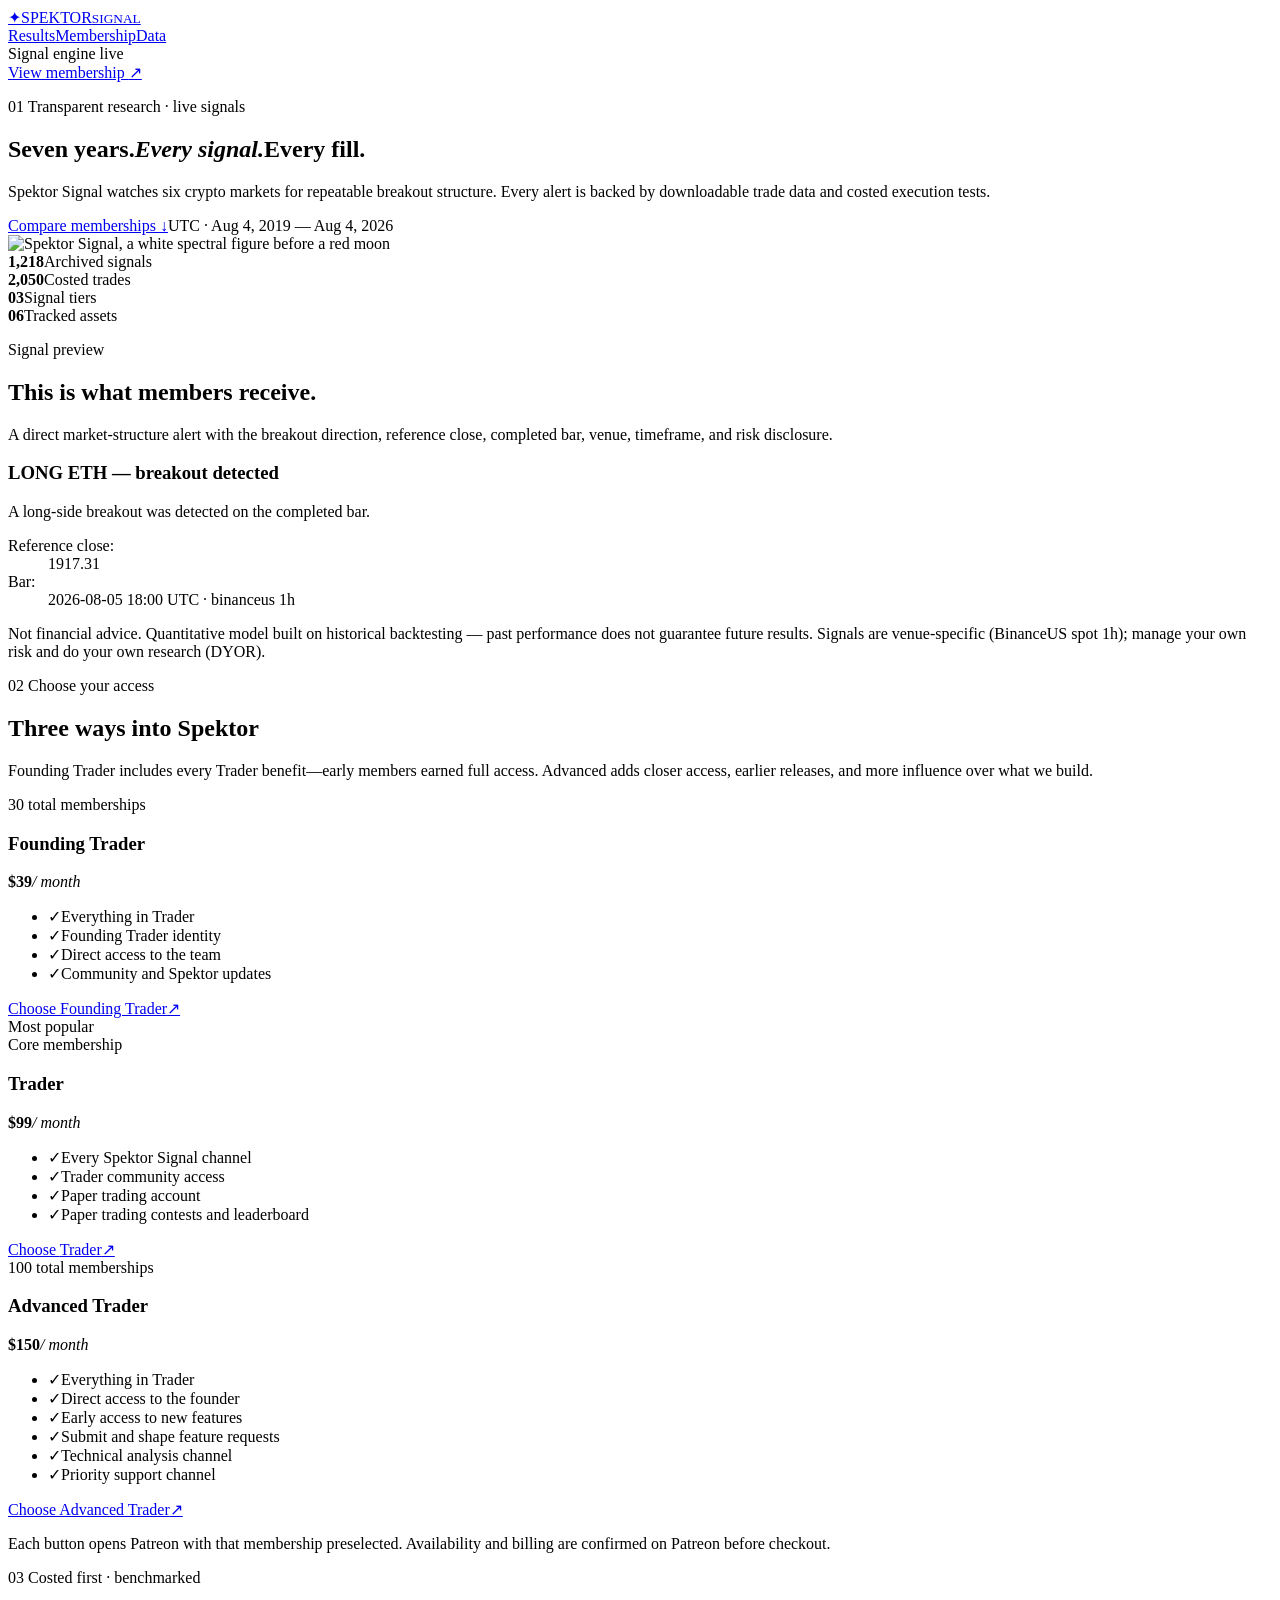
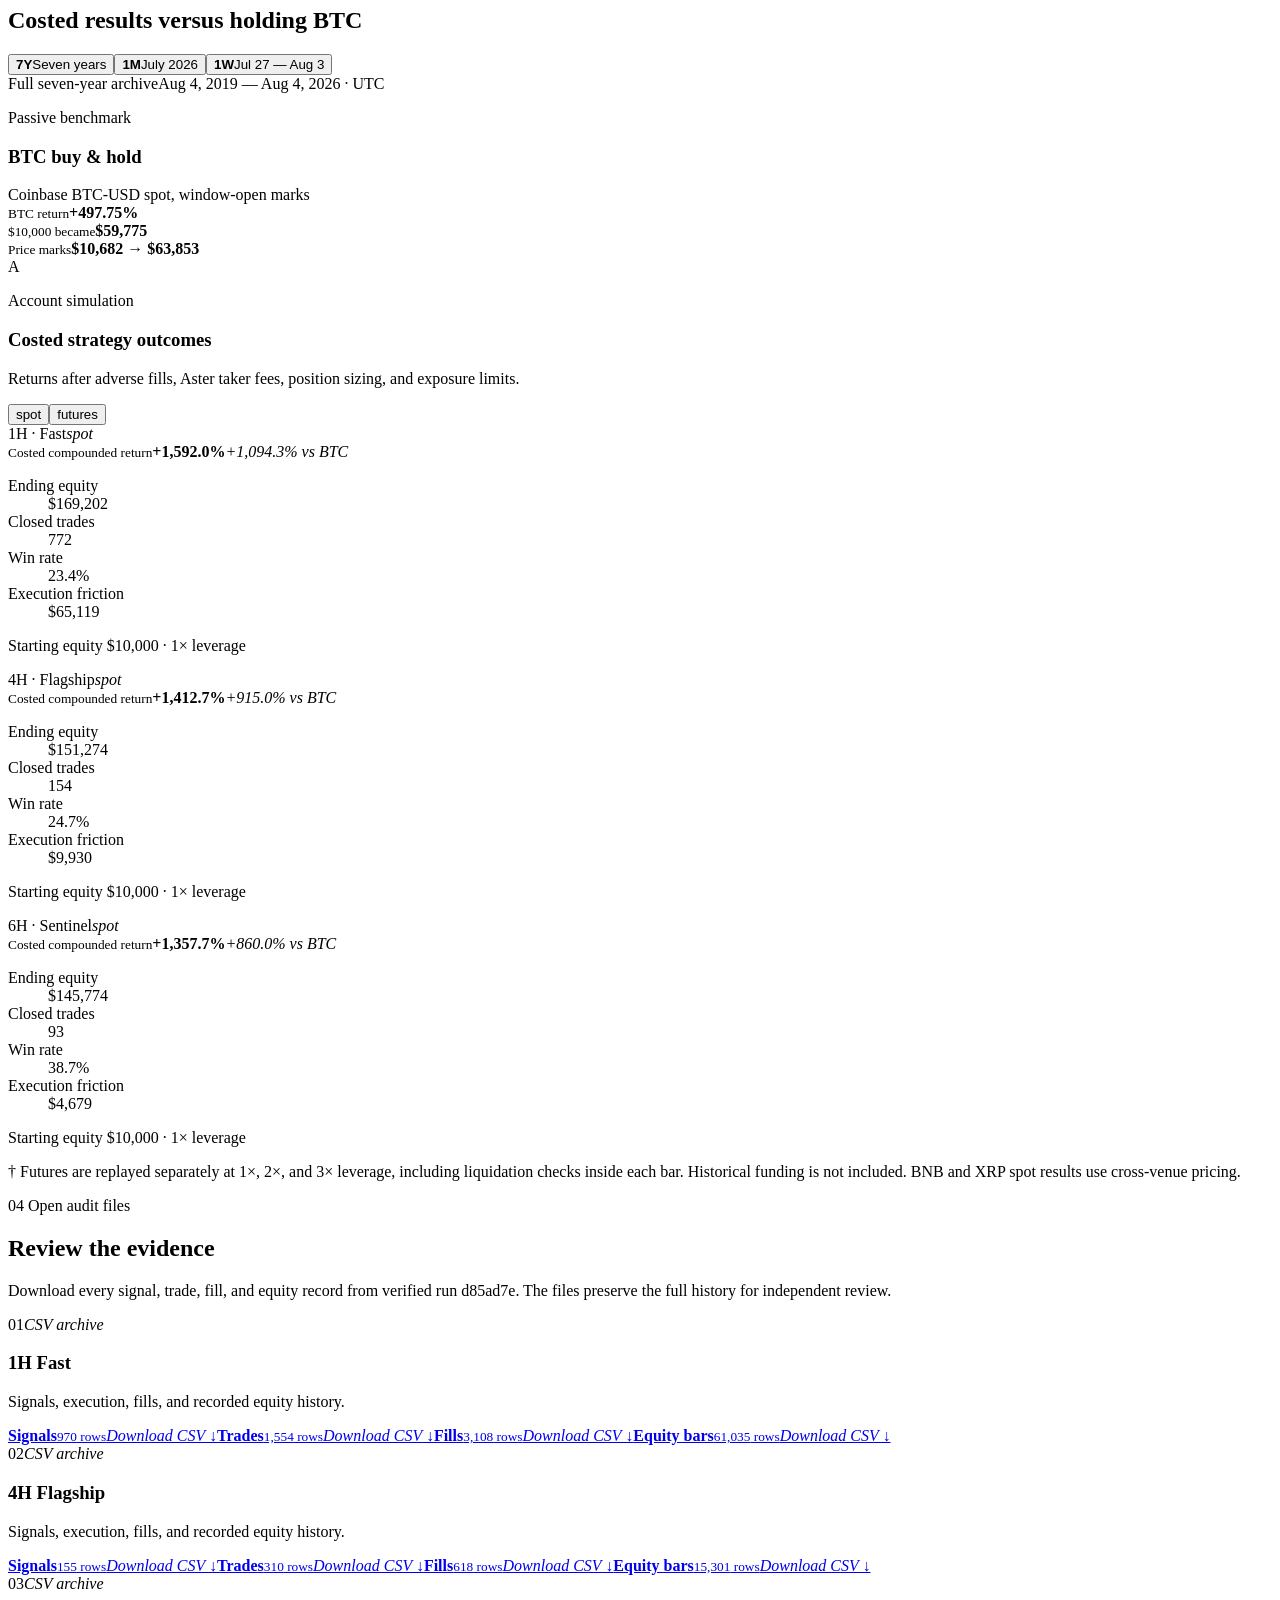
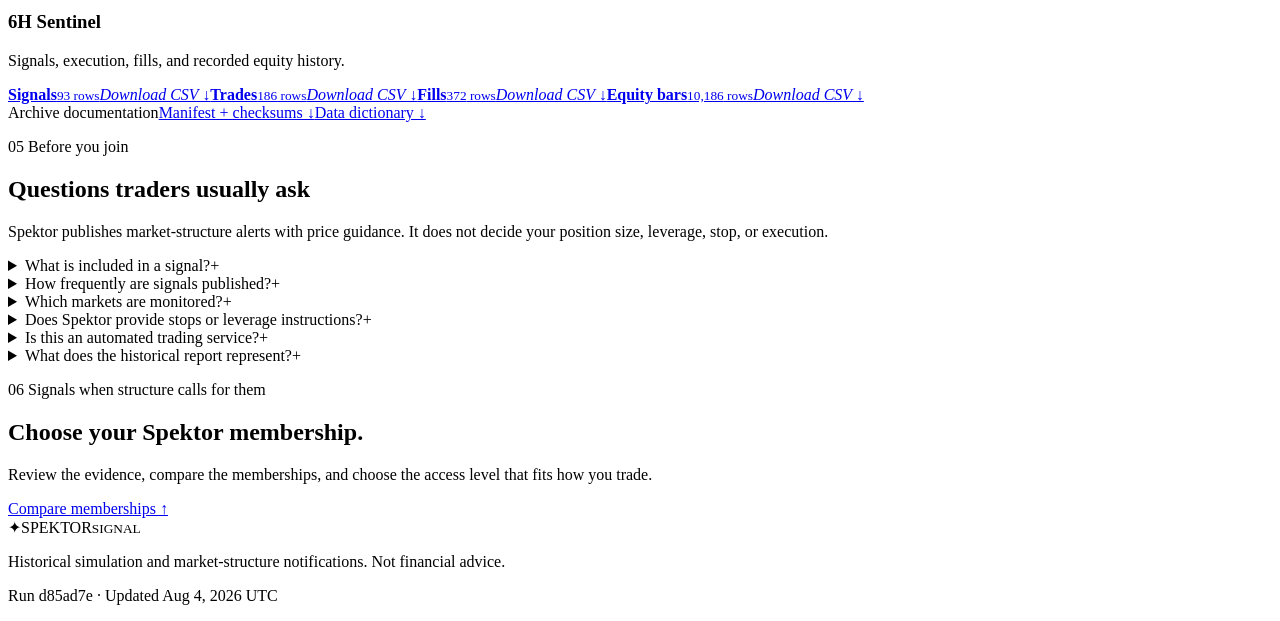
==== commit 26033cfd: "Publish streamlined site sections" ====
--- a/index.html
+++ b/index.html
@@ -1 +1 @@
-<!DOCTYPE html><html lang="en"><head><meta charSet="utf-8"/><meta name="viewport" content="width=device-width, initial-scale=1"/><link rel="preload" as="image" href="/Spektor-Signal/spektor-signals.png"/><link rel="stylesheet" href="/Spektor-Signal/_next/static/chunks/0p0g3u99p18fy.css" data-precedence="next"/><link rel="preload" as="script" fetchPriority="low" href="/Spektor-Signal/_next/static/chunks/0ht900cau6_ur.js"/><script src="/Spektor-Signal/_next/static/chunks/0hezz~6kmhx5x.js" async=""></script><script src="/Spektor-Signal/_next/static/chunks/07lhk_q6pmm3r.js" async=""></script><script src="/Spektor-Signal/_next/static/chunks/turbopack-0l~~an48zrcbu.js" async=""></script><script src="/Spektor-Signal/_next/static/chunks/0dbhjjzl8qfwv.js" async=""></script><script src="/Spektor-Signal/_next/static/chunks/0urip1y3.2-qm.js" async=""></script><title>Spektor Signal — Signals With a Public Record</title><meta name="description" content="Tiered crypto breakout signals backed by a downloadable costed simulation, BTC benchmarks, and public forward-testing ledgers."/><meta property="og:title" content="Spektor Signal — Signals With a Public Record"/><meta property="og:description" content="Seven years. Every signal. Every fill. Now measured against BTC and forward-tested in public."/><meta property="og:image" content="https://thegingerrbtc.github.io/Spektor-Signal/spektor-signals.png"/><meta property="og:image:width" content="1024"/><meta property="og:image:height" content="1024"/><meta property="og:image:alt" content="Spektor Signal"/><meta property="og:type" content="website"/><meta name="twitter:card" content="summary_large_image"/><meta name="twitter:title" content="Spektor Signal — Signals With a Public Record"/><meta name="twitter:description" content="Seven years. Every signal. Every fill. Benchmarked and forward-tested in public."/><meta name="twitter:image" content="https://thegingerrbtc.github.io/Spektor-Signal/spektor-signals.png"/><link rel="shortcut icon" href="/Spektor-Signal/spektor-signals.png"/><link rel="icon" href="/Spektor-Signal/spektor-signals.png"/><script src="/Spektor-Signal/_next/static/chunks/03~yq9q893hmn.js" noModule=""></script></head><body><div hidden=""><!--$--><!--/$--></div><main><div class="noise" aria-hidden="true"></div><header class="site-header"><a class="wordmark" href="#top" aria-label="Spektor Signal home"><span class="wordmark-sigil">✦</span><span>SPEKTOR</span><small>SIGNAL</small></a><nav aria-label="Primary navigation"><a href="#results">Results</a><a href="#membership">Membership</a><a href="#data">Data</a></nav><div class="header-actions"><div class="status"><i></i> Signal engine live</div><a class="membership-header-link" href="https://www.patreon.com/cw/SpektorProtocol/membership" target="_blank" rel="noreferrer">View membership <span aria-hidden="true">↗</span></a></div></header><section class="hero" id="top"><div class="hero-copy"><p class="eyebrow"><span>01</span> Transparent research · live signals</p><h1 class="hero-title"><span class="hero-title-line">Seven years.</span><span class="hero-title-line"><em>Every signal.</em></span><span class="hero-title-line">Every fill.</span></h1><p class="lede">Spektor Signal watches six crypto markets for repeatable breakout structure. Every alert is backed by downloadable trade data, costed execution tests, and a public forward record.</p><div class="hero-actions"><a class="membership-action" href="#membership">Compare memberships <span aria-hidden="true">↓</span></a><span class="window">UTC · <!-- -->Aug 4, 2019<!-- --> — <!-- -->Aug 4, 2026</span></div></div><div class="hero-art" aria-label="Spektor Signal artwork"><div class="portrait-frame"><img src="/Spektor-Signal/spektor-signals.png" alt="Spektor Signal, a white spectral figure before a red moon"/></div></div><div class="hero-stats" aria-label="Archive totals"><div><strong>1,218</strong><span>Archived signals</span></div><div><strong>2,050</strong><span>Costed trades</span></div><div><strong>03</strong><span>Signal tiers</span></div><div><strong>06</strong><span>Tracked assets</span></div></div></section><section class="signal-preview" id="sample"><div class="signal-preview-heading"><p class="eyebrow">Signal preview</p><h2>This is what members receive.</h2><p>A direct market-structure alert with the breakout direction, reference close, completed bar, venue, timeframe, and risk disclosure.</p></div><article class="signal-component" aria-label="Sample Spektor Signal"><div class="signal-component-rail" aria-hidden="true"></div><div class="signal-component-content"><h3>LONG ETH — breakout detected</h3><p>A long-side breakout was detected on the completed bar.</p><dl><div><dt>Reference close:</dt><dd>1917.31</dd></div><div><dt>Bar:</dt><dd>2026-08-05 18:00 UTC · binanceus 1h</dd></div></dl><p class="signal-component-disclaimer">Not financial advice. Quantitative model built on historical backtesting — past performance does not guarantee future results. Signals are venue-specific (BinanceUS spot 1h); manage your own risk and do your own research (DYOR).</p></div></article></section><section class="membership" id="membership"><div class="section-heading"><div><p class="eyebrow"><span>02</span> Choose your access</p><h2>Three ways into Spektor</h2></div><p class="membership-lede">Founding Trader includes every Trader benefit—early members earned full access. Advanced adds closer access, earlier releases, and more influence over what we build.</p></div><div class="membership-grid"><article class="membership-card "><div class="membership-top"><span>30 total memberships</span><h3>Founding Trader</h3><p><strong>$<!-- -->39</strong><i>/ month</i></p></div><ul><li><span>✓</span>Everything in Trader</li><li><span>✓</span>Founding Trader identity</li><li><span>✓</span>Direct access to the team</li><li><span>✓</span>Community and Spektor updates</li></ul><a href="https://www.patreon.com/checkout/SpektorProtocol?rid=29276098" target="_blank" rel="noreferrer">Choose <!-- -->Founding Trader<span>↗</span></a></article><article class="membership-card featured"><div class="popular">Most popular</div><div class="membership-top"><span>Core membership</span><h3>Trader</h3><p><strong>$<!-- -->99</strong><i>/ month</i></p></div><ul><li><span>✓</span>Every Spektor Signal channel</li><li><span>✓</span>Trader community access</li><li><span>✓</span>Paper trading account</li><li><span>✓</span>Paper trading contests and leaderboard</li></ul><a href="https://www.patreon.com/checkout/SpektorProtocol?rid=29276100" target="_blank" rel="noreferrer">Choose <!-- -->Trader<span>↗</span></a></article><article class="membership-card "><div class="membership-top"><span>100 total memberships</span><h3>Advanced Trader</h3><p><strong>$<!-- -->150</strong><i>/ month</i></p></div><ul><li><span>✓</span>Everything in Trader</li><li><span>✓</span>Direct access to the founder</li><li><span>✓</span>Early access to new features</li><li><span>✓</span>Submit and shape feature requests</li><li><span>✓</span>Technical analysis channel</li><li><span>✓</span>Priority support channel</li></ul><a href="https://www.patreon.com/checkout/SpektorProtocol?rid=29276102" target="_blank" rel="noreferrer">Choose <!-- -->Advanced Trader<span>↗</span></a></article></div><p class="membership-note">Each button opens Patreon with that membership preselected. Availability and billing are confirmed on Patreon before checkout.</p></section><section class="results-shell" id="results"><div class="section-heading"><div><p class="eyebrow"><span>03</span> Costed first · benchmarked</p><h2>Costed results versus holding BTC</h2></div><div class="period-control" role="group" aria-label="Select report period"><button type="button" aria-pressed="true"><b>7Y</b><span>Seven years</span></button><button type="button" aria-pressed="false"><b>1M</b><span>July 2026</span></button><button type="button" aria-pressed="false"><b>1W</b><span>Jul 27 — Aug 3</span></button></div></div><div class="period-line"><span>Full seven-year archive</span><i></i><span>Aug 4, 2019<!-- --> — <!-- -->Aug 4, 2026<!-- --> · UTC</span></div><div class="benchmark-band"><div><p>Passive benchmark</p><h3>BTC buy &amp; hold</h3><span>Coinbase BTC-USD spot, window-open marks</span></div><div><small>BTC return</small><strong>+497.75%</strong></div><div><small>$10,000 became</small><strong>$59,775</strong></div><div><small>Price marks</small><strong>$10,682<!-- --> → <!-- -->$63,853</strong></div></div><section class="metric-domain bot-domain" aria-labelledby="bot-title"><div class="domain-intro"><div class="domain-number">A</div><div><p class="domain-kicker">Account simulation</p><h3 id="bot-title">Costed strategy outcomes</h3><p>Returns after adverse fills, Aster taker fees, position sizing, and exposure limits.</p></div><div class="market-control" role="group" aria-label="Select simulated market"><button type="button" aria-pressed="true">spot</button><button type="button" aria-pressed="false">futures</button></div></div><div class="bot-grid"><article class="bot-card"><div class="card-top"><span>1H<!-- --> · <!-- -->Fast</span><i>spot</i></div><div class="bot-return "><small>Costed compounded return</small><strong>+1,592.0%</strong><em class="ahead">+1,094.3%<!-- --> vs BTC</em></div><div class="equity-track" aria-hidden="true"><span style="width:99.501325%"></span></div><dl><div><dt>Ending equity</dt><dd>$169,202</dd></div><div><dt>Closed trades</dt><dd>772</dd></div><div><dt>Win rate</dt><dd>23.4<!-- -->%</dd></div><div><dt>Execution friction</dt><dd>$65,119</dd></div></dl><p>Starting equity <!-- -->$10,000<!-- --> · <!-- -->1<!-- -->× leverage</p></article><article class="bot-card"><div class="card-top"><span>4H<!-- --> · <!-- -->Flagship</span><i>spot</i></div><div class="bot-return "><small>Costed compounded return</small><strong>+1,412.7%</strong><em class="ahead">+915.0%<!-- --> vs BTC</em></div><div class="equity-track" aria-hidden="true"><span style="width:88.2964%"></span></div><dl><div><dt>Ending equity</dt><dd>$151,274</dd></div><div><dt>Closed trades</dt><dd>154</dd></div><div><dt>Win rate</dt><dd>24.7<!-- -->%</dd></div><div><dt>Execution friction</dt><dd>$9,930</dd></div></dl><p>Starting equity <!-- -->$10,000<!-- --> · <!-- -->1<!-- -->× leverage</p></article><article class="bot-card"><div class="card-top"><span>6H<!-- --> · <!-- -->Sentinel</span><i>spot</i></div><div class="bot-return "><small>Costed compounded return</small><strong>+1,357.7%</strong><em class="ahead">+860.0%<!-- --> vs BTC</em></div><div class="equity-track" aria-hidden="true"><span style="width:84.8588875%"></span></div><dl><div><dt>Ending equity</dt><dd>$145,774</dd></div><div><dt>Closed trades</dt><dd>93</dd></div><div><dt>Win rate</dt><dd>38.7<!-- -->%</dd></div><div><dt>Execution friction</dt><dd>$4,679</dd></div></dl><p>Starting equity <!-- -->$10,000<!-- --> · <!-- -->1<!-- -->× leverage</p></article></div><p class="execution-note"><span>†</span> Futures are replayed separately at 1×, 2×, and 3× leverage, including liquidation checks inside each bar. Historical funding is not included. BNB and XRP spot results use cross-venue pricing.</p></section></section><section class="data-archive" id="data"><div class="section-heading"><div><p class="eyebrow"><span>05</span> Open audit files</p><h2>Review the evidence</h2></div><p class="archive-lede">Download every signal, trade, fill, and equity record from verified run d85ad7e. The files preserve the full history for independent review.</p></div><div class="archive-grid"><article class="archive-card"><div class="archive-card-top"><span>01</span><i>CSV archive</i></div><h3>1H<!-- --> <!-- -->Fast</h3><p>Signals, execution, fills, and recorded equity history.</p><div class="download-list"><a class="download-link" href="/Spektor-Signal/downloads/1h-fast/signals.csv" download=""><span><b>Signals</b><small>970<!-- --> rows</small></span><i>Download CSV ↓</i></a><a class="download-link" href="/Spektor-Signal/downloads/1h-fast/trades.csv" download=""><span><b>Trades</b><small>1,554<!-- --> rows</small></span><i>Download CSV ↓</i></a><a class="download-link" href="/Spektor-Signal/downloads/1h-fast/fills.csv" download=""><span><b>Fills</b><small>3,108<!-- --> rows</small></span><i>Download CSV ↓</i></a><a class="download-link" href="/Spektor-Signal/downloads/1h-fast/equity-bars.csv" download=""><span><b>Equity bars</b><small>61,035<!-- --> rows</small></span><i>Download CSV ↓</i></a></div></article><article class="archive-card"><div class="archive-card-top"><span>02</span><i>CSV archive</i></div><h3>4H<!-- --> <!-- -->Flagship</h3><p>Signals, execution, fills, and recorded equity history.</p><div class="download-list"><a class="download-link" href="/Spektor-Signal/downloads/4h-flagship/signals.csv" download=""><span><b>Signals</b><small>155<!-- --> rows</small></span><i>Download CSV ↓</i></a><a class="download-link" href="/Spektor-Signal/downloads/4h-flagship/trades.csv" download=""><span><b>Trades</b><small>310<!-- --> rows</small></span><i>Download CSV ↓</i></a><a class="download-link" href="/Spektor-Signal/downloads/4h-flagship/fills.csv" download=""><span><b>Fills</b><small>618<!-- --> rows</small></span><i>Download CSV ↓</i></a><a class="download-link" href="/Spektor-Signal/downloads/4h-flagship/equity-bars.csv" download=""><span><b>Equity bars</b><small>15,301<!-- --> rows</small></span><i>Download CSV ↓</i></a></div></article><article class="archive-card"><div class="archive-card-top"><span>03</span><i>CSV archive</i></div><h3>6H<!-- --> <!-- -->Sentinel</h3><p>Signals, execution, fills, and recorded equity history.</p><div class="download-list"><a class="download-link" href="/Spektor-Signal/downloads/6h-sentinel/signals.csv" download=""><span><b>Signals</b><small>93<!-- --> rows</small></span><i>Download CSV ↓</i></a><a class="download-link" href="/Spektor-Signal/downloads/6h-sentinel/trades.csv" download=""><span><b>Trades</b><small>186<!-- --> rows</small></span><i>Download CSV ↓</i></a><a class="download-link" href="/Spektor-Signal/downloads/6h-sentinel/fills.csv" download=""><span><b>Fills</b><small>372<!-- --> rows</small></span><i>Download CSV ↓</i></a><a class="download-link" href="/Spektor-Signal/downloads/6h-sentinel/equity-bars.csv" download=""><span><b>Equity bars</b><small>10,186<!-- --> rows</small></span><i>Download CSV ↓</i></a></div></article></div><div class="archive-utilities"><span>Archive documentation</span><a href="/Spektor-Signal/downloads/archive-manifest.csv" download="">Manifest + checksums ↓</a><a href="/Spektor-Signal/downloads/data-dictionary.csv" download="">Data dictionary ↓</a></div></section><section class="method" id="method"><div class="section-heading"><div><p class="eyebrow"><span>06</span> Method and sources</p><h2>How the record is built</h2></div><p class="method-lede">Research, simulated execution, and live results stay separate so every number has a clear meaning.</p></div><div class="method-grid"><article><span>01</span><h3>Signal generated</h3><p>The rules identify a breakout at each strategy&#x27;s normal timeframe.</p></article><article><span>02</span><h3>Signal archived</h3><p>The signal and its outcome are saved in a downloadable audit file.</p></article><article><span>03</span><h3>Fill costed</h3><p>The simulation applies position sizing, adverse fills, fees, and exposure limits.</p></article><article><span>04</span><h3>Forward verified</h3><p>Only trades closed after launch enter the public forward-testing record.</p></article></div></section><section class="faq" id="faq"><div class="section-heading"><div><p class="eyebrow"><span>07</span> Before you join</p><h2>Questions traders usually ask</h2></div><p class="faq-lede">Spektor publishes market-structure alerts with price guidance. It does not decide your position size, leverage, stop, or execution.</p></div><div class="faq-grid"><details><summary>What is included in a signal?<span>+</span></summary><p>Direction, symbol, signal tier, timeframe, timestamp, and price guidance in a concise alert.</p></details><details><summary>How frequently are signals published?<span>+</span></summary><p>There is no fixed schedule. Signals arrive only when the relevant market and timeframe satisfy the system&#x27;s breakout conditions.</p></details><details><summary>Which markets are monitored?<span>+</span></summary><p>BTC, ETH, SOL, BNB, XRP, and DOGE across 1H Fast, 4H Flagship, and 6H Sentinel.</p></details><details><summary>Does Spektor provide stops or leverage instructions?<span>+</span></summary><p>No. Spektor identifies breakout structure and price context. Members remain responsible for risk, sizing, leverage, and execution.</p></details><details><summary>Is this an automated trading service?<span>+</span></summary><p>No. Membership provides alerts and research access. The paper-trading system is a simulation and does not place real trades.</p></details><details><summary>What is simulated versus forward-tested?<span>+</span></summary><p>The historical report is a costed simulation. The forward dashboard appears only after at least five positions close after deployment, with no historical positions imported.</p></details></div></section><section class="closing-cta"><p class="eyebrow"><span>08</span> Signals when structure calls for them</p><h2>Choose your Spektor membership.</h2><p>Review the evidence, compare the memberships, and choose the access level that fits how you trade.</p><a href="#membership">Compare memberships <span>↑</span></a></section><footer><div class="wordmark"><span class="wordmark-sigil">✦</span><span>SPEKTOR</span><small>SIGNAL</small></div><p>Historical simulation and market-structure notifications. Not financial advice.</p><p>Run d85ad7e · Updated Aug 4, 2026 UTC</p></footer></main><!--$--><!--/$--><script src="/Spektor-Signal/_next/static/chunks/0ht900cau6_ur.js" id="_R_" async=""></script><script>(self.__next_f=self.__next_f||[]).push([0])</script><script>self.__next_f.push([1,"1:\"$Sreact.fragment\"\n2:I[39756,[\"/Spektor-Signal/_next/static/chunks/0dbhjjzl8qfwv.js\"],\"default\"]\n3:I[37457,[\"/Spektor-Signal/_next/static/chunks/0dbhjjzl8qfwv.js\"],\"default\"]\n4:I[47257,[\"/Spektor-Signal/_next/static/chunks/0dbhjjzl8qfwv.js\"],\"ClientPageRoot\"]\n5:I[31713,[\"/Spektor-Signal/_next/static/chunks/0dbhjjzl8qfwv.js\",\"/Spektor-Signal/_next/static/chunks/0urip1y3.2-qm.js\"],\"default\"]\n8:I[97367,[\"/Spektor-Signal/_next/static/chunks/0dbhjjzl8qfwv.js\"],\"OutletBoundary\"]\n9:\"$Sreact.suspense\"\nb:I[97367,[\"/Spektor-Signal/_next/static/chunks/0dbhjjzl8qfwv.js\"],\"ViewportBoundary\"]\nd:I[97367,[\"/Spektor-Signal/_next/static/chunks/0dbhjjzl8qfwv.js\"],\"MetadataBoundary\"]\nf:I[68027,[\"/Spektor-Signal/_next/static/chunks/0dbhjjzl8qfwv.js\"],\"default\",1]\n:HL[\"/Spektor-Signal/_next/static/chunks/0p0g3u99p18fy.css\",\"style\"]\n"])</script><script>self.__next_f.push([1,"0:{\"P\":null,\"c\":[\"\",\"\"],\"q\":\"\",\"i\":false,\"f\":[[[\"\",{\"children\":[\"__PAGE__\",{}]},\"$undefined\",\"$undefined\",16],[[\"$\",\"$1\",\"c\",{\"children\":[[[\"$\",\"link\",\"0\",{\"rel\":\"stylesheet\",\"href\":\"/Spektor-Signal/_next/static/chunks/0p0g3u99p18fy.css\",\"precedence\":\"next\",\"crossOrigin\":\"$undefined\",\"nonce\":\"$undefined\"}],[\"$\",\"script\",\"script-0\",{\"src\":\"/Spektor-Signal/_next/static/chunks/0dbhjjzl8qfwv.js\",\"async\":true,\"nonce\":\"$undefined\"}]],[\"$\",\"html\",null,{\"lang\":\"en\",\"children\":[\"$\",\"body\",null,{\"children\":[\"$\",\"$L2\",null,{\"parallelRouterKey\":\"children\",\"error\":\"$undefined\",\"errorStyles\":\"$undefined\",\"errorScripts\":\"$undefined\",\"template\":[\"$\",\"$L3\",null,{}],\"templateStyles\":\"$undefined\",\"templateScripts\":\"$undefined\",\"notFound\":[[[\"$\",\"title\",null,{\"children\":\"404: This page could not be found.\"}],[\"$\",\"div\",null,{\"style\":{\"fontFamily\":\"system-ui,\\\"Segoe UI\\\",Roboto,Helvetica,Arial,sans-serif,\\\"Apple Color Emoji\\\",\\\"Segoe UI Emoji\\\"\",\"height\":\"100vh\",\"textAlign\":\"center\",\"display\":\"flex\",\"flexDirection\":\"column\",\"alignItems\":\"center\",\"justifyContent\":\"center\"},\"children\":[\"$\",\"div\",null,{\"children\":[[\"$\",\"style\",null,{\"dangerouslySetInnerHTML\":{\"__html\":\"body{color:#000;background:#fff;margin:0}.next-error-h1{border-right:1px solid rgba(0,0,0,.3)}@media (prefers-color-scheme:dark){body{color:#fff;background:#000}.next-error-h1{border-right:1px solid rgba(255,255,255,.3)}}\"}}],[\"$\",\"h1\",null,{\"className\":\"next-error-h1\",\"style\":{\"display\":\"inline-block\",\"margin\":\"0 20px 0 0\",\"padding\":\"0 23px 0 0\",\"fontSize\":24,\"fontWeight\":500,\"verticalAlign\":\"top\",\"lineHeight\":\"49px\"},\"children\":404}],[\"$\",\"div\",null,{\"style\":{\"display\":\"inline-block\"},\"children\":[\"$\",\"h2\",null,{\"style\":{\"fontSize\":14,\"fontWeight\":400,\"lineHeight\":\"49px\",\"margin\":0},\"children\":\"This page could not be found.\"}]}]]}]}]],[]],\"forbidden\":\"$undefined\",\"unauthorized\":\"$undefined\"}]}]}]]}],{\"children\":[[\"$\",\"$1\",\"c\",{\"children\":[[\"$\",\"$L4\",null,{\"Component\":\"$5\",\"serverProvidedParams\":{\"searchParams\":{},\"params\":{},\"promises\":[\"$@6\",\"$@7\"]}}],[[\"$\",\"script\",\"script-0\",{\"src\":\"/Spektor-Signal/_next/static/chunks/0urip1y3.2-qm.js\",\"async\":true,\"nonce\":\"$undefined\"}]],[\"$\",\"$L8\",null,{\"children\":[\"$\",\"$9\",null,{\"name\":\"Next.MetadataOutlet\",\"children\":\"$@a\"}]}]]}],{},null,false,null]},null,false,null],[\"$\",\"$1\",\"h\",{\"children\":[null,[\"$\",\"$Lb\",null,{\"children\":\"$Lc\"}],[\"$\",\"div\",null,{\"hidden\":true,\"children\":[\"$\",\"$Ld\",null,{\"children\":[\"$\",\"$9\",null,{\"name\":\"Next.Metadata\",\"children\":\"$Le\"}]}]}],null]}],false]],\"m\":\"$undefined\",\"G\":[\"$f\",[[\"$\",\"link\",\"0\",{\"rel\":\"stylesheet\",\"href\":\"/Spektor-Signal/_next/static/chunks/0p0g3u99p18fy.css\",\"precedence\":\"next\",\"crossOrigin\":\"$undefined\",\"nonce\":\"$undefined\"}]]],\"S\":true,\"h\":null,\"s\":\"$undefined\",\"l\":\"$undefined\",\"p\":\"$undefined\",\"d\":\"$undefined\",\"b\":\"9kgwwHWC05RltjdFrJbF1\"}\n"])</script><script>self.__next_f.push([1,"6:{}\n7:\"$0:f:0:1:1:children:0:props:children:0:props:serverProvidedParams:params\"\n"])</script><script>self.__next_f.push([1,"c:[[\"$\",\"meta\",\"0\",{\"charSet\":\"utf-8\"}],[\"$\",\"meta\",\"1\",{\"name\":\"viewport\",\"content\":\"width=device-width, initial-scale=1\"}]]\n"])</script><script>self.__next_f.push([1,"10:I[27201,[\"/Spektor-Signal/_next/static/chunks/0dbhjjzl8qfwv.js\"],\"IconMark\"]\na:null\n"])</script><script>self.__next_f.push([1,"e:[[\"$\",\"title\",\"0\",{\"children\":\"Spektor Signal — Signals With a Public Record\"}],[\"$\",\"meta\",\"1\",{\"name\":\"description\",\"content\":\"Tiered crypto breakout signals backed by a downloadable costed simulation, BTC benchmarks, and public forward-testing ledgers.\"}],[\"$\",\"meta\",\"2\",{\"property\":\"og:title\",\"content\":\"Spektor Signal — Signals With a Public Record\"}],[\"$\",\"meta\",\"3\",{\"property\":\"og:description\",\"content\":\"Seven years. Every signal. Every fill. Now measured against BTC and forward-tested in public.\"}],[\"$\",\"meta\",\"4\",{\"property\":\"og:image\",\"content\":\"https://thegingerrbtc.github.io/Spektor-Signal/spektor-signals.png\"}],[\"$\",\"meta\",\"5\",{\"property\":\"og:image:width\",\"content\":\"1024\"}],[\"$\",\"meta\",\"6\",{\"property\":\"og:image:height\",\"content\":\"1024\"}],[\"$\",\"meta\",\"7\",{\"property\":\"og:image:alt\",\"content\":\"Spektor Signal\"}],[\"$\",\"meta\",\"8\",{\"property\":\"og:type\",\"content\":\"website\"}],[\"$\",\"meta\",\"9\",{\"name\":\"twitter:card\",\"content\":\"summary_large_image\"}],[\"$\",\"meta\",\"10\",{\"name\":\"twitter:title\",\"content\":\"Spektor Signal — Signals With a Public Record\"}],[\"$\",\"meta\",\"11\",{\"name\":\"twitter:description\",\"content\":\"Seven years. Every signal. Every fill. Benchmarked and forward-tested in public.\"}],[\"$\",\"meta\",\"12\",{\"name\":\"twitter:image\",\"content\":\"https://thegingerrbtc.github.io/Spektor-Signal/spektor-signals.png\"}],[\"$\",\"link\",\"13\",{\"rel\":\"shortcut icon\",\"href\":\"/Spektor-Signal/spektor-signals.png\"}],[\"$\",\"link\",\"14\",{\"rel\":\"icon\",\"href\":\"/Spektor-Signal/spektor-signals.png\"}],[\"$\",\"$L10\",\"15\",{}]]\n"])</script></body></html>+<!DOCTYPE html><html lang="en"><head><meta charSet="utf-8"/><meta name="viewport" content="width=device-width, initial-scale=1"/><link rel="preload" as="image" href="/Spektor-Signal/spektor-signals.png"/><link rel="stylesheet" href="/Spektor-Signal/_next/static/chunks/0dz0od_3y9m12.css" data-precedence="next"/><link rel="preload" as="script" fetchPriority="low" href="/Spektor-Signal/_next/static/chunks/0ht900cau6_ur.js"/><script src="/Spektor-Signal/_next/static/chunks/0hezz~6kmhx5x.js" async=""></script><script src="/Spektor-Signal/_next/static/chunks/07lhk_q6pmm3r.js" async=""></script><script src="/Spektor-Signal/_next/static/chunks/turbopack-0l~~an48zrcbu.js" async=""></script><script src="/Spektor-Signal/_next/static/chunks/0dbhjjzl8qfwv.js" async=""></script><script src="/Spektor-Signal/_next/static/chunks/0d6suc1cvbuov.js" async=""></script><title>Spektor Signal — Signals With a Public Record</title><meta name="description" content="Tiered crypto breakout signals backed by a downloadable costed simulation, BTC benchmarks, and downloadable audit data."/><meta property="og:title" content="Spektor Signal — Signals With a Public Record"/><meta property="og:description" content="Seven years. Every signal. Every fill. Benchmarked against BTC and published with downloadable audit data."/><meta property="og:image" content="https://thegingerrbtc.github.io/Spektor-Signal/spektor-signals.png"/><meta property="og:image:width" content="1024"/><meta property="og:image:height" content="1024"/><meta property="og:image:alt" content="Spektor Signal"/><meta property="og:type" content="website"/><meta name="twitter:card" content="summary_large_image"/><meta name="twitter:title" content="Spektor Signal — Signals With a Public Record"/><meta name="twitter:description" content="Seven years. Every signal. Every fill. Benchmarked against BTC with downloadable audit data."/><meta name="twitter:image" content="https://thegingerrbtc.github.io/Spektor-Signal/spektor-signals.png"/><link rel="shortcut icon" href="/Spektor-Signal/spektor-signals.png"/><link rel="icon" href="/Spektor-Signal/spektor-signals.png"/><script src="/Spektor-Signal/_next/static/chunks/03~yq9q893hmn.js" noModule=""></script></head><body><div hidden=""><!--$--><!--/$--></div><main><div class="noise" aria-hidden="true"></div><header class="site-header"><a class="wordmark" href="#top" aria-label="Spektor Signal home"><span class="wordmark-sigil">✦</span><span>SPEKTOR</span><small>SIGNAL</small></a><nav aria-label="Primary navigation"><a href="#results">Results</a><a href="#membership">Membership</a><a href="#data">Data</a></nav><div class="header-actions"><div class="status"><i></i> Signal engine live</div><a class="membership-header-link" href="https://www.patreon.com/cw/SpektorProtocol/membership" target="_blank" rel="noreferrer">View membership <span aria-hidden="true">↗</span></a></div></header><section class="hero" id="top"><div class="hero-copy"><p class="eyebrow"><span>01</span> Transparent research · live signals</p><h1 class="hero-title"><span class="hero-title-line">Seven years.</span><span class="hero-title-line"><em>Every signal.</em></span><span class="hero-title-line">Every fill.</span></h1><p class="lede">Spektor Signal watches six crypto markets for repeatable breakout structure. Every alert is backed by downloadable trade data and costed execution tests.</p><div class="hero-actions"><a class="membership-action" href="#membership">Compare memberships <span aria-hidden="true">↓</span></a><span class="window">UTC · <!-- -->Aug 4, 2019<!-- --> — <!-- -->Aug 4, 2026</span></div></div><div class="hero-art" aria-label="Spektor Signal artwork"><div class="portrait-frame"><img src="/Spektor-Signal/spektor-signals.png" alt="Spektor Signal, a white spectral figure before a red moon"/></div></div><div class="hero-stats" aria-label="Archive totals"><div><strong>1,218</strong><span>Archived signals</span></div><div><strong>2,050</strong><span>Costed trades</span></div><div><strong>03</strong><span>Signal tiers</span></div><div><strong>06</strong><span>Tracked assets</span></div></div></section><section class="signal-preview" id="sample"><div class="signal-preview-heading"><p class="eyebrow">Signal preview</p><h2>This is what members receive.</h2><p>A direct market-structure alert with the breakout direction, reference close, completed bar, venue, timeframe, and risk disclosure.</p></div><article class="signal-component" aria-label="Sample Spektor Signal"><div class="signal-component-rail" aria-hidden="true"></div><div class="signal-component-content"><h3>LONG ETH — breakout detected</h3><p>A long-side breakout was detected on the completed bar.</p><dl><div><dt>Reference close:</dt><dd>1917.31</dd></div><div><dt>Bar:</dt><dd>2026-08-05 18:00 UTC · binanceus 1h</dd></div></dl><p class="signal-component-disclaimer">Not financial advice. Quantitative model built on historical backtesting — past performance does not guarantee future results. Signals are venue-specific (BinanceUS spot 1h); manage your own risk and do your own research (DYOR).</p></div></article></section><section class="membership" id="membership"><div class="section-heading"><div><p class="eyebrow"><span>02</span> Choose your access</p><h2>Three ways into Spektor</h2></div><p class="membership-lede">Founding Trader includes every Trader benefit—early members earned full access. Advanced adds closer access, earlier releases, and more influence over what we build.</p></div><div class="membership-grid"><article class="membership-card "><div class="membership-top"><span>30 total memberships</span><h3>Founding Trader</h3><p><strong>$<!-- -->39</strong><i>/ month</i></p></div><ul><li><span>✓</span>Everything in Trader</li><li><span>✓</span>Founding Trader identity</li><li><span>✓</span>Direct access to the team</li><li><span>✓</span>Community and Spektor updates</li></ul><a href="https://www.patreon.com/checkout/SpektorProtocol?rid=29276098" target="_blank" rel="noreferrer">Choose <!-- -->Founding Trader<span>↗</span></a></article><article class="membership-card featured"><div class="popular">Most popular</div><div class="membership-top"><span>Core membership</span><h3>Trader</h3><p><strong>$<!-- -->99</strong><i>/ month</i></p></div><ul><li><span>✓</span>Every Spektor Signal channel</li><li><span>✓</span>Trader community access</li><li><span>✓</span>Paper trading account</li><li><span>✓</span>Paper trading contests and leaderboard</li></ul><a href="https://www.patreon.com/checkout/SpektorProtocol?rid=29276100" target="_blank" rel="noreferrer">Choose <!-- -->Trader<span>↗</span></a></article><article class="membership-card "><div class="membership-top"><span>100 total memberships</span><h3>Advanced Trader</h3><p><strong>$<!-- -->150</strong><i>/ month</i></p></div><ul><li><span>✓</span>Everything in Trader</li><li><span>✓</span>Direct access to the founder</li><li><span>✓</span>Early access to new features</li><li><span>✓</span>Submit and shape feature requests</li><li><span>✓</span>Technical analysis channel</li><li><span>✓</span>Priority support channel</li></ul><a href="https://www.patreon.com/checkout/SpektorProtocol?rid=29276102" target="_blank" rel="noreferrer">Choose <!-- -->Advanced Trader<span>↗</span></a></article></div><p class="membership-note">Each button opens Patreon with that membership preselected. Availability and billing are confirmed on Patreon before checkout.</p></section><section class="results-shell" id="results"><div class="section-heading"><div><p class="eyebrow"><span>03</span> Costed first · benchmarked</p><h2>Costed results versus holding BTC</h2></div><div class="period-control" role="group" aria-label="Select report period"><button type="button" aria-pressed="true"><b>7Y</b><span>Seven years</span></button><button type="button" aria-pressed="false"><b>1M</b><span>July 2026</span></button><button type="button" aria-pressed="false"><b>1W</b><span>Jul 27 — Aug 3</span></button></div></div><div class="period-line"><span>Full seven-year archive</span><i></i><span>Aug 4, 2019<!-- --> — <!-- -->Aug 4, 2026<!-- --> · UTC</span></div><div class="benchmark-band"><div><p>Passive benchmark</p><h3>BTC buy &amp; hold</h3><span>Coinbase BTC-USD spot, window-open marks</span></div><div><small>BTC return</small><strong>+497.75%</strong></div><div><small>$10,000 became</small><strong>$59,775</strong></div><div><small>Price marks</small><strong>$10,682<!-- --> → <!-- -->$63,853</strong></div></div><section class="metric-domain bot-domain" aria-labelledby="bot-title"><div class="domain-intro"><div class="domain-number">A</div><div><p class="domain-kicker">Account simulation</p><h3 id="bot-title">Costed strategy outcomes</h3><p>Returns after adverse fills, Aster taker fees, position sizing, and exposure limits.</p></div><div class="market-control" role="group" aria-label="Select simulated market"><button type="button" aria-pressed="true">spot</button><button type="button" aria-pressed="false">futures</button></div></div><div class="bot-grid"><article class="bot-card"><div class="card-top"><span>1H<!-- --> · <!-- -->Fast</span><i>spot</i></div><div class="bot-return "><small>Costed compounded return</small><strong>+1,592.0%</strong><em class="ahead">+1,094.3%<!-- --> vs BTC</em></div><div class="equity-track" aria-hidden="true"><span style="width:99.501325%"></span></div><dl><div><dt>Ending equity</dt><dd>$169,202</dd></div><div><dt>Closed trades</dt><dd>772</dd></div><div><dt>Win rate</dt><dd>23.4<!-- -->%</dd></div><div><dt>Execution friction</dt><dd>$65,119</dd></div></dl><p>Starting equity <!-- -->$10,000<!-- --> · <!-- -->1<!-- -->× leverage</p></article><article class="bot-card"><div class="card-top"><span>4H<!-- --> · <!-- -->Flagship</span><i>spot</i></div><div class="bot-return "><small>Costed compounded return</small><strong>+1,412.7%</strong><em class="ahead">+915.0%<!-- --> vs BTC</em></div><div class="equity-track" aria-hidden="true"><span style="width:88.2964%"></span></div><dl><div><dt>Ending equity</dt><dd>$151,274</dd></div><div><dt>Closed trades</dt><dd>154</dd></div><div><dt>Win rate</dt><dd>24.7<!-- -->%</dd></div><div><dt>Execution friction</dt><dd>$9,930</dd></div></dl><p>Starting equity <!-- -->$10,000<!-- --> · <!-- -->1<!-- -->× leverage</p></article><article class="bot-card"><div class="card-top"><span>6H<!-- --> · <!-- -->Sentinel</span><i>spot</i></div><div class="bot-return "><small>Costed compounded return</small><strong>+1,357.7%</strong><em class="ahead">+860.0%<!-- --> vs BTC</em></div><div class="equity-track" aria-hidden="true"><span style="width:84.8588875%"></span></div><dl><div><dt>Ending equity</dt><dd>$145,774</dd></div><div><dt>Closed trades</dt><dd>93</dd></div><div><dt>Win rate</dt><dd>38.7<!-- -->%</dd></div><div><dt>Execution friction</dt><dd>$4,679</dd></div></dl><p>Starting equity <!-- -->$10,000<!-- --> · <!-- -->1<!-- -->× leverage</p></article></div><p class="execution-note"><span>†</span> Futures are replayed separately at 1×, 2×, and 3× leverage, including liquidation checks inside each bar. Historical funding is not included. BNB and XRP spot results use cross-venue pricing.</p></section></section><section class="data-archive" id="data"><div class="section-heading"><div><p class="eyebrow"><span>04</span> Open audit files</p><h2>Review the evidence</h2></div><p class="archive-lede">Download every signal, trade, fill, and equity record from verified run d85ad7e. The files preserve the full history for independent review.</p></div><div class="archive-grid"><article class="archive-card"><div class="archive-card-top"><span>01</span><i>CSV archive</i></div><h3>1H<!-- --> <!-- -->Fast</h3><p>Signals, execution, fills, and recorded equity history.</p><div class="download-list"><a class="download-link" href="/Spektor-Signal/downloads/1h-fast/signals.csv" download=""><span><b>Signals</b><small>970<!-- --> rows</small></span><i>Download CSV ↓</i></a><a class="download-link" href="/Spektor-Signal/downloads/1h-fast/trades.csv" download=""><span><b>Trades</b><small>1,554<!-- --> rows</small></span><i>Download CSV ↓</i></a><a class="download-link" href="/Spektor-Signal/downloads/1h-fast/fills.csv" download=""><span><b>Fills</b><small>3,108<!-- --> rows</small></span><i>Download CSV ↓</i></a><a class="download-link" href="/Spektor-Signal/downloads/1h-fast/equity-bars.csv" download=""><span><b>Equity bars</b><small>61,035<!-- --> rows</small></span><i>Download CSV ↓</i></a></div></article><article class="archive-card"><div class="archive-card-top"><span>02</span><i>CSV archive</i></div><h3>4H<!-- --> <!-- -->Flagship</h3><p>Signals, execution, fills, and recorded equity history.</p><div class="download-list"><a class="download-link" href="/Spektor-Signal/downloads/4h-flagship/signals.csv" download=""><span><b>Signals</b><small>155<!-- --> rows</small></span><i>Download CSV ↓</i></a><a class="download-link" href="/Spektor-Signal/downloads/4h-flagship/trades.csv" download=""><span><b>Trades</b><small>310<!-- --> rows</small></span><i>Download CSV ↓</i></a><a class="download-link" href="/Spektor-Signal/downloads/4h-flagship/fills.csv" download=""><span><b>Fills</b><small>618<!-- --> rows</small></span><i>Download CSV ↓</i></a><a class="download-link" href="/Spektor-Signal/downloads/4h-flagship/equity-bars.csv" download=""><span><b>Equity bars</b><small>15,301<!-- --> rows</small></span><i>Download CSV ↓</i></a></div></article><article class="archive-card"><div class="archive-card-top"><span>03</span><i>CSV archive</i></div><h3>6H<!-- --> <!-- -->Sentinel</h3><p>Signals, execution, fills, and recorded equity history.</p><div class="download-list"><a class="download-link" href="/Spektor-Signal/downloads/6h-sentinel/signals.csv" download=""><span><b>Signals</b><small>93<!-- --> rows</small></span><i>Download CSV ↓</i></a><a class="download-link" href="/Spektor-Signal/downloads/6h-sentinel/trades.csv" download=""><span><b>Trades</b><small>186<!-- --> rows</small></span><i>Download CSV ↓</i></a><a class="download-link" href="/Spektor-Signal/downloads/6h-sentinel/fills.csv" download=""><span><b>Fills</b><small>372<!-- --> rows</small></span><i>Download CSV ↓</i></a><a class="download-link" href="/Spektor-Signal/downloads/6h-sentinel/equity-bars.csv" download=""><span><b>Equity bars</b><small>10,186<!-- --> rows</small></span><i>Download CSV ↓</i></a></div></article></div><div class="archive-utilities"><span>Archive documentation</span><a href="/Spektor-Signal/downloads/archive-manifest.csv" download="">Manifest + checksums ↓</a><a href="/Spektor-Signal/downloads/data-dictionary.csv" download="">Data dictionary ↓</a></div></section><section class="faq" id="faq"><div class="section-heading"><div><p class="eyebrow"><span>05</span> Before you join</p><h2>Questions traders usually ask</h2></div><p class="faq-lede">Spektor publishes market-structure alerts with price guidance. It does not decide your position size, leverage, stop, or execution.</p></div><div class="faq-grid"><details><summary>What is included in a signal?<span>+</span></summary><p>Direction, symbol, signal tier, timeframe, timestamp, and price guidance in a concise alert.</p></details><details><summary>How frequently are signals published?<span>+</span></summary><p>There is no fixed schedule. Signals arrive only when the relevant market and timeframe satisfy the system&#x27;s breakout conditions.</p></details><details><summary>Which markets are monitored?<span>+</span></summary><p>BTC, ETH, SOL, BNB, XRP, and DOGE across 1H Fast, 4H Flagship, and 6H Sentinel.</p></details><details><summary>Does Spektor provide stops or leverage instructions?<span>+</span></summary><p>No. Spektor identifies breakout structure and price context. Members remain responsible for risk, sizing, leverage, and execution.</p></details><details><summary>Is this an automated trading service?<span>+</span></summary><p>No. Membership provides alerts and research access. The paper-trading system is a simulation and does not place real trades.</p></details><details><summary>What does the historical report represent?<span>+</span></summary><p>The historical report is a costed simulation using archived market data. It is not a guarantee of future performance.</p></details></div></section><section class="closing-cta"><p class="eyebrow"><span>06</span> Signals when structure calls for them</p><h2>Choose your Spektor membership.</h2><p>Review the evidence, compare the memberships, and choose the access level that fits how you trade.</p><a href="#membership">Compare memberships <span>↑</span></a></section><footer><div class="wordmark"><span class="wordmark-sigil">✦</span><span>SPEKTOR</span><small>SIGNAL</small></div><p>Historical simulation and market-structure notifications. Not financial advice.</p><p>Run d85ad7e · Updated Aug 4, 2026 UTC</p></footer></main><!--$--><!--/$--><script src="/Spektor-Signal/_next/static/chunks/0ht900cau6_ur.js" id="_R_" async=""></script><script>(self.__next_f=self.__next_f||[]).push([0])</script><script>self.__next_f.push([1,"1:\"$Sreact.fragment\"\n2:I[39756,[\"/Spektor-Signal/_next/static/chunks/0dbhjjzl8qfwv.js\"],\"default\"]\n3:I[37457,[\"/Spektor-Signal/_next/static/chunks/0dbhjjzl8qfwv.js\"],\"default\"]\n4:I[47257,[\"/Spektor-Signal/_next/static/chunks/0dbhjjzl8qfwv.js\"],\"ClientPageRoot\"]\n5:I[31713,[\"/Spektor-Signal/_next/static/chunks/0dbhjjzl8qfwv.js\",\"/Spektor-Signal/_next/static/chunks/0d6suc1cvbuov.js\"],\"default\"]\n8:I[97367,[\"/Spektor-Signal/_next/static/chunks/0dbhjjzl8qfwv.js\"],\"OutletBoundary\"]\n9:\"$Sreact.suspense\"\nb:I[97367,[\"/Spektor-Signal/_next/static/chunks/0dbhjjzl8qfwv.js\"],\"ViewportBoundary\"]\nd:I[97367,[\"/Spektor-Signal/_next/static/chunks/0dbhjjzl8qfwv.js\"],\"MetadataBoundary\"]\nf:I[68027,[\"/Spektor-Signal/_next/static/chunks/0dbhjjzl8qfwv.js\"],\"default\",1]\n:HL[\"/Spektor-Signal/_next/static/chunks/0dz0od_3y9m12.css\",\"style\"]\n"])</script><script>self.__next_f.push([1,"0:{\"P\":null,\"c\":[\"\",\"\"],\"q\":\"\",\"i\":false,\"f\":[[[\"\",{\"children\":[\"__PAGE__\",{}]},\"$undefined\",\"$undefined\",16],[[\"$\",\"$1\",\"c\",{\"children\":[[[\"$\",\"link\",\"0\",{\"rel\":\"stylesheet\",\"href\":\"/Spektor-Signal/_next/static/chunks/0dz0od_3y9m12.css\",\"precedence\":\"next\",\"crossOrigin\":\"$undefined\",\"nonce\":\"$undefined\"}],[\"$\",\"script\",\"script-0\",{\"src\":\"/Spektor-Signal/_next/static/chunks/0dbhjjzl8qfwv.js\",\"async\":true,\"nonce\":\"$undefined\"}]],[\"$\",\"html\",null,{\"lang\":\"en\",\"children\":[\"$\",\"body\",null,{\"children\":[\"$\",\"$L2\",null,{\"parallelRouterKey\":\"children\",\"error\":\"$undefined\",\"errorStyles\":\"$undefined\",\"errorScripts\":\"$undefined\",\"template\":[\"$\",\"$L3\",null,{}],\"templateStyles\":\"$undefined\",\"templateScripts\":\"$undefined\",\"notFound\":[[[\"$\",\"title\",null,{\"children\":\"404: This page could not be found.\"}],[\"$\",\"div\",null,{\"style\":{\"fontFamily\":\"system-ui,\\\"Segoe UI\\\",Roboto,Helvetica,Arial,sans-serif,\\\"Apple Color Emoji\\\",\\\"Segoe UI Emoji\\\"\",\"height\":\"100vh\",\"textAlign\":\"center\",\"display\":\"flex\",\"flexDirection\":\"column\",\"alignItems\":\"center\",\"justifyContent\":\"center\"},\"children\":[\"$\",\"div\",null,{\"children\":[[\"$\",\"style\",null,{\"dangerouslySetInnerHTML\":{\"__html\":\"body{color:#000;background:#fff;margin:0}.next-error-h1{border-right:1px solid rgba(0,0,0,.3)}@media (prefers-color-scheme:dark){body{color:#fff;background:#000}.next-error-h1{border-right:1px solid rgba(255,255,255,.3)}}\"}}],[\"$\",\"h1\",null,{\"className\":\"next-error-h1\",\"style\":{\"display\":\"inline-block\",\"margin\":\"0 20px 0 0\",\"padding\":\"0 23px 0 0\",\"fontSize\":24,\"fontWeight\":500,\"verticalAlign\":\"top\",\"lineHeight\":\"49px\"},\"children\":404}],[\"$\",\"div\",null,{\"style\":{\"display\":\"inline-block\"},\"children\":[\"$\",\"h2\",null,{\"style\":{\"fontSize\":14,\"fontWeight\":400,\"lineHeight\":\"49px\",\"margin\":0},\"children\":\"This page could not be found.\"}]}]]}]}]],[]],\"forbidden\":\"$undefined\",\"unauthorized\":\"$undefined\"}]}]}]]}],{\"children\":[[\"$\",\"$1\",\"c\",{\"children\":[[\"$\",\"$L4\",null,{\"Component\":\"$5\",\"serverProvidedParams\":{\"searchParams\":{},\"params\":{},\"promises\":[\"$@6\",\"$@7\"]}}],[[\"$\",\"script\",\"script-0\",{\"src\":\"/Spektor-Signal/_next/static/chunks/0d6suc1cvbuov.js\",\"async\":true,\"nonce\":\"$undefined\"}]],[\"$\",\"$L8\",null,{\"children\":[\"$\",\"$9\",null,{\"name\":\"Next.MetadataOutlet\",\"children\":\"$@a\"}]}]]}],{},null,false,null]},null,false,null],[\"$\",\"$1\",\"h\",{\"children\":[null,[\"$\",\"$Lb\",null,{\"children\":\"$Lc\"}],[\"$\",\"div\",null,{\"hidden\":true,\"children\":[\"$\",\"$Ld\",null,{\"children\":[\"$\",\"$9\",null,{\"name\":\"Next.Metadata\",\"children\":\"$Le\"}]}]}],null]}],false]],\"m\":\"$undefined\",\"G\":[\"$f\",[[\"$\",\"link\",\"0\",{\"rel\":\"stylesheet\",\"href\":\"/Spektor-Signal/_next/static/chunks/0dz0od_3y9m12.css\",\"precedence\":\"next\",\"crossOrigin\":\"$undefined\",\"nonce\":\"$undefined\"}]]],\"S\":true,\"h\":null,\"s\":\"$undefined\",\"l\":\"$undefined\",\"p\":\"$undefined\",\"d\":\"$undefined\",\"b\":\"Kksu1dVt2hk36arS8Q4Iz\"}\n"])</script><script>self.__next_f.push([1,"6:{}\n7:\"$0:f:0:1:1:children:0:props:children:0:props:serverProvidedParams:params\"\n"])</script><script>self.__next_f.push([1,"c:[[\"$\",\"meta\",\"0\",{\"charSet\":\"utf-8\"}],[\"$\",\"meta\",\"1\",{\"name\":\"viewport\",\"content\":\"width=device-width, initial-scale=1\"}]]\n"])</script><script>self.__next_f.push([1,"10:I[27201,[\"/Spektor-Signal/_next/static/chunks/0dbhjjzl8qfwv.js\"],\"IconMark\"]\na:null\n"])</script><script>self.__next_f.push([1,"e:[[\"$\",\"title\",\"0\",{\"children\":\"Spektor Signal — Signals With a Public Record\"}],[\"$\",\"meta\",\"1\",{\"name\":\"description\",\"content\":\"Tiered crypto breakout signals backed by a downloadable costed simulation, BTC benchmarks, and downloadable audit data.\"}],[\"$\",\"meta\",\"2\",{\"property\":\"og:title\",\"content\":\"Spektor Signal — Signals With a Public Record\"}],[\"$\",\"meta\",\"3\",{\"property\":\"og:description\",\"content\":\"Seven years. Every signal. Every fill. Benchmarked against BTC and published with downloadable audit data.\"}],[\"$\",\"meta\",\"4\",{\"property\":\"og:image\",\"content\":\"https://thegingerrbtc.github.io/Spektor-Signal/spektor-signals.png\"}],[\"$\",\"meta\",\"5\",{\"property\":\"og:image:width\",\"content\":\"1024\"}],[\"$\",\"meta\",\"6\",{\"property\":\"og:image:height\",\"content\":\"1024\"}],[\"$\",\"meta\",\"7\",{\"property\":\"og:image:alt\",\"content\":\"Spektor Signal\"}],[\"$\",\"meta\",\"8\",{\"property\":\"og:type\",\"content\":\"website\"}],[\"$\",\"meta\",\"9\",{\"name\":\"twitter:card\",\"content\":\"summary_large_image\"}],[\"$\",\"meta\",\"10\",{\"name\":\"twitter:title\",\"content\":\"Spektor Signal — Signals With a Public Record\"}],[\"$\",\"meta\",\"11\",{\"name\":\"twitter:description\",\"content\":\"Seven years. Every signal. Every fill. Benchmarked against BTC with downloadable audit data.\"}],[\"$\",\"meta\",\"12\",{\"name\":\"twitter:image\",\"content\":\"https://thegingerrbtc.github.io/Spektor-Signal/spektor-signals.png\"}],[\"$\",\"link\",\"13\",{\"rel\":\"shortcut icon\",\"href\":\"/Spektor-Signal/spektor-signals.png\"}],[\"$\",\"link\",\"14\",{\"rel\":\"icon\",\"href\":\"/Spektor-Signal/spektor-signals.png\"}],[\"$\",\"$L10\",\"15\",{}]]\n"])</script></body></html>
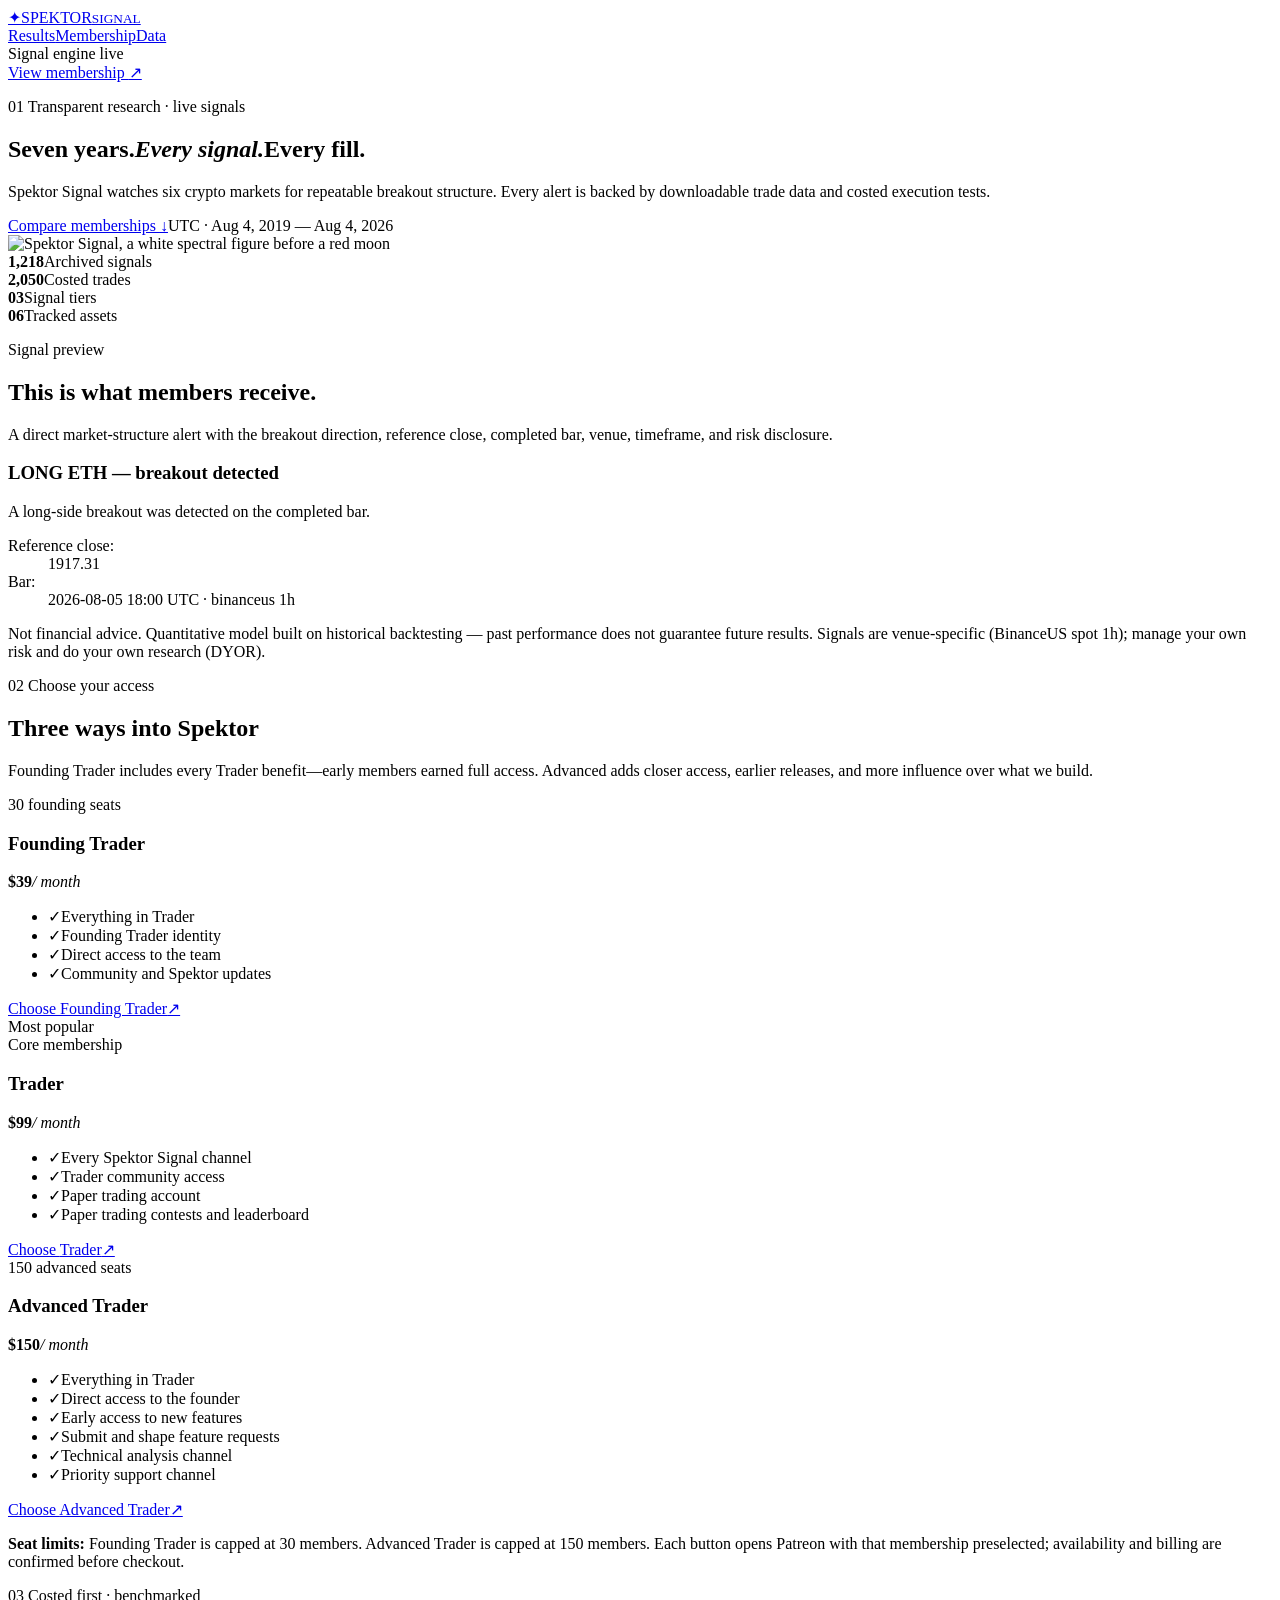
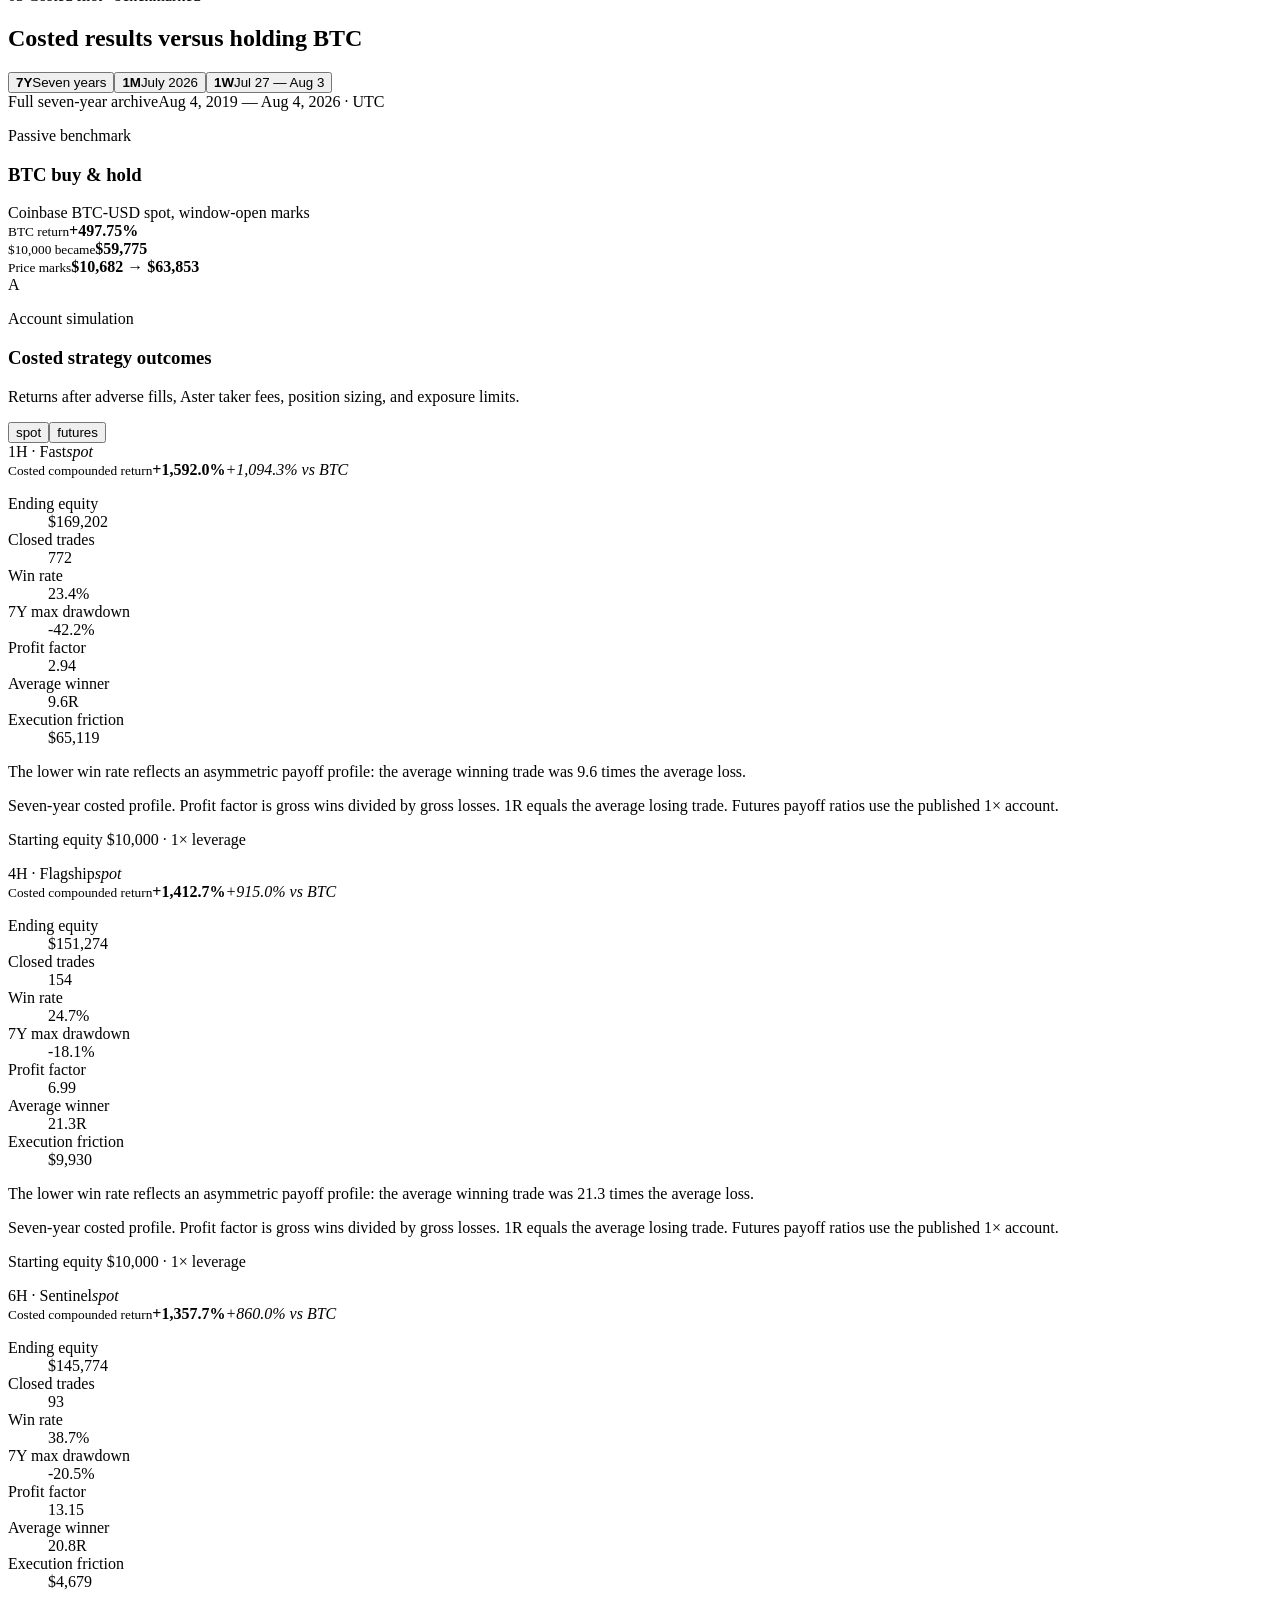
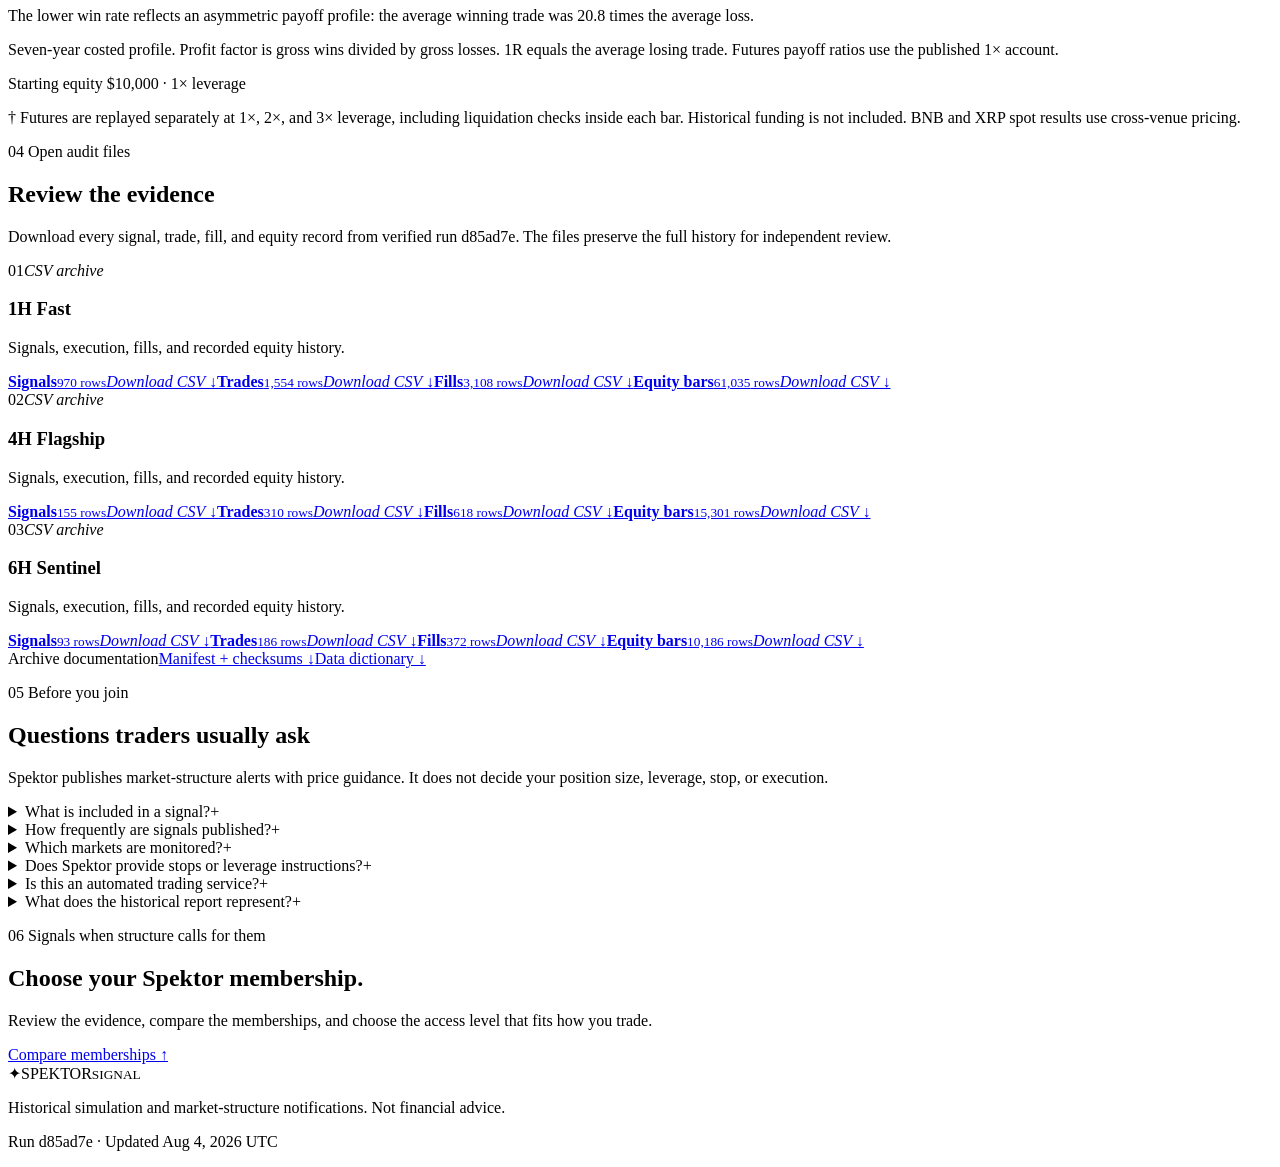
==== commit ea427454: "Publish expectancy metrics and seat caps" ====
--- a/index.html
+++ b/index.html
@@ -1 +1 @@
-<!DOCTYPE html><html lang="en"><head><meta charSet="utf-8"/><meta name="viewport" content="width=device-width, initial-scale=1"/><link rel="preload" as="image" href="/Spektor-Signal/spektor-signals.png"/><link rel="stylesheet" href="/Spektor-Signal/_next/static/chunks/0dz0od_3y9m12.css" data-precedence="next"/><link rel="preload" as="script" fetchPriority="low" href="/Spektor-Signal/_next/static/chunks/0ht900cau6_ur.js"/><script src="/Spektor-Signal/_next/static/chunks/0hezz~6kmhx5x.js" async=""></script><script src="/Spektor-Signal/_next/static/chunks/07lhk_q6pmm3r.js" async=""></script><script src="/Spektor-Signal/_next/static/chunks/turbopack-0l~~an48zrcbu.js" async=""></script><script src="/Spektor-Signal/_next/static/chunks/0dbhjjzl8qfwv.js" async=""></script><script src="/Spektor-Signal/_next/static/chunks/0d6suc1cvbuov.js" async=""></script><title>Spektor Signal — Signals With a Public Record</title><meta name="description" content="Tiered crypto breakout signals backed by a downloadable costed simulation, BTC benchmarks, and downloadable audit data."/><meta property="og:title" content="Spektor Signal — Signals With a Public Record"/><meta property="og:description" content="Seven years. Every signal. Every fill. Benchmarked against BTC and published with downloadable audit data."/><meta property="og:image" content="https://thegingerrbtc.github.io/Spektor-Signal/spektor-signals.png"/><meta property="og:image:width" content="1024"/><meta property="og:image:height" content="1024"/><meta property="og:image:alt" content="Spektor Signal"/><meta property="og:type" content="website"/><meta name="twitter:card" content="summary_large_image"/><meta name="twitter:title" content="Spektor Signal — Signals With a Public Record"/><meta name="twitter:description" content="Seven years. Every signal. Every fill. Benchmarked against BTC with downloadable audit data."/><meta name="twitter:image" content="https://thegingerrbtc.github.io/Spektor-Signal/spektor-signals.png"/><link rel="shortcut icon" href="/Spektor-Signal/spektor-signals.png"/><link rel="icon" href="/Spektor-Signal/spektor-signals.png"/><script src="/Spektor-Signal/_next/static/chunks/03~yq9q893hmn.js" noModule=""></script></head><body><div hidden=""><!--$--><!--/$--></div><main><div class="noise" aria-hidden="true"></div><header class="site-header"><a class="wordmark" href="#top" aria-label="Spektor Signal home"><span class="wordmark-sigil">✦</span><span>SPEKTOR</span><small>SIGNAL</small></a><nav aria-label="Primary navigation"><a href="#results">Results</a><a href="#membership">Membership</a><a href="#data">Data</a></nav><div class="header-actions"><div class="status"><i></i> Signal engine live</div><a class="membership-header-link" href="https://www.patreon.com/cw/SpektorProtocol/membership" target="_blank" rel="noreferrer">View membership <span aria-hidden="true">↗</span></a></div></header><section class="hero" id="top"><div class="hero-copy"><p class="eyebrow"><span>01</span> Transparent research · live signals</p><h1 class="hero-title"><span class="hero-title-line">Seven years.</span><span class="hero-title-line"><em>Every signal.</em></span><span class="hero-title-line">Every fill.</span></h1><p class="lede">Spektor Signal watches six crypto markets for repeatable breakout structure. Every alert is backed by downloadable trade data and costed execution tests.</p><div class="hero-actions"><a class="membership-action" href="#membership">Compare memberships <span aria-hidden="true">↓</span></a><span class="window">UTC · <!-- -->Aug 4, 2019<!-- --> — <!-- -->Aug 4, 2026</span></div></div><div class="hero-art" aria-label="Spektor Signal artwork"><div class="portrait-frame"><img src="/Spektor-Signal/spektor-signals.png" alt="Spektor Signal, a white spectral figure before a red moon"/></div></div><div class="hero-stats" aria-label="Archive totals"><div><strong>1,218</strong><span>Archived signals</span></div><div><strong>2,050</strong><span>Costed trades</span></div><div><strong>03</strong><span>Signal tiers</span></div><div><strong>06</strong><span>Tracked assets</span></div></div></section><section class="signal-preview" id="sample"><div class="signal-preview-heading"><p class="eyebrow">Signal preview</p><h2>This is what members receive.</h2><p>A direct market-structure alert with the breakout direction, reference close, completed bar, venue, timeframe, and risk disclosure.</p></div><article class="signal-component" aria-label="Sample Spektor Signal"><div class="signal-component-rail" aria-hidden="true"></div><div class="signal-component-content"><h3>LONG ETH — breakout detected</h3><p>A long-side breakout was detected on the completed bar.</p><dl><div><dt>Reference close:</dt><dd>1917.31</dd></div><div><dt>Bar:</dt><dd>2026-08-05 18:00 UTC · binanceus 1h</dd></div></dl><p class="signal-component-disclaimer">Not financial advice. Quantitative model built on historical backtesting — past performance does not guarantee future results. Signals are venue-specific (BinanceUS spot 1h); manage your own risk and do your own research (DYOR).</p></div></article></section><section class="membership" id="membership"><div class="section-heading"><div><p class="eyebrow"><span>02</span> Choose your access</p><h2>Three ways into Spektor</h2></div><p class="membership-lede">Founding Trader includes every Trader benefit—early members earned full access. Advanced adds closer access, earlier releases, and more influence over what we build.</p></div><div class="membership-grid"><article class="membership-card "><div class="membership-top"><span>30 total memberships</span><h3>Founding Trader</h3><p><strong>$<!-- -->39</strong><i>/ month</i></p></div><ul><li><span>✓</span>Everything in Trader</li><li><span>✓</span>Founding Trader identity</li><li><span>✓</span>Direct access to the team</li><li><span>✓</span>Community and Spektor updates</li></ul><a href="https://www.patreon.com/checkout/SpektorProtocol?rid=29276098" target="_blank" rel="noreferrer">Choose <!-- -->Founding Trader<span>↗</span></a></article><article class="membership-card featured"><div class="popular">Most popular</div><div class="membership-top"><span>Core membership</span><h3>Trader</h3><p><strong>$<!-- -->99</strong><i>/ month</i></p></div><ul><li><span>✓</span>Every Spektor Signal channel</li><li><span>✓</span>Trader community access</li><li><span>✓</span>Paper trading account</li><li><span>✓</span>Paper trading contests and leaderboard</li></ul><a href="https://www.patreon.com/checkout/SpektorProtocol?rid=29276100" target="_blank" rel="noreferrer">Choose <!-- -->Trader<span>↗</span></a></article><article class="membership-card "><div class="membership-top"><span>100 total memberships</span><h3>Advanced Trader</h3><p><strong>$<!-- -->150</strong><i>/ month</i></p></div><ul><li><span>✓</span>Everything in Trader</li><li><span>✓</span>Direct access to the founder</li><li><span>✓</span>Early access to new features</li><li><span>✓</span>Submit and shape feature requests</li><li><span>✓</span>Technical analysis channel</li><li><span>✓</span>Priority support channel</li></ul><a href="https://www.patreon.com/checkout/SpektorProtocol?rid=29276102" target="_blank" rel="noreferrer">Choose <!-- -->Advanced Trader<span>↗</span></a></article></div><p class="membership-note">Each button opens Patreon with that membership preselected. Availability and billing are confirmed on Patreon before checkout.</p></section><section class="results-shell" id="results"><div class="section-heading"><div><p class="eyebrow"><span>03</span> Costed first · benchmarked</p><h2>Costed results versus holding BTC</h2></div><div class="period-control" role="group" aria-label="Select report period"><button type="button" aria-pressed="true"><b>7Y</b><span>Seven years</span></button><button type="button" aria-pressed="false"><b>1M</b><span>July 2026</span></button><button type="button" aria-pressed="false"><b>1W</b><span>Jul 27 — Aug 3</span></button></div></div><div class="period-line"><span>Full seven-year archive</span><i></i><span>Aug 4, 2019<!-- --> — <!-- -->Aug 4, 2026<!-- --> · UTC</span></div><div class="benchmark-band"><div><p>Passive benchmark</p><h3>BTC buy &amp; hold</h3><span>Coinbase BTC-USD spot, window-open marks</span></div><div><small>BTC return</small><strong>+497.75%</strong></div><div><small>$10,000 became</small><strong>$59,775</strong></div><div><small>Price marks</small><strong>$10,682<!-- --> → <!-- -->$63,853</strong></div></div><section class="metric-domain bot-domain" aria-labelledby="bot-title"><div class="domain-intro"><div class="domain-number">A</div><div><p class="domain-kicker">Account simulation</p><h3 id="bot-title">Costed strategy outcomes</h3><p>Returns after adverse fills, Aster taker fees, position sizing, and exposure limits.</p></div><div class="market-control" role="group" aria-label="Select simulated market"><button type="button" aria-pressed="true">spot</button><button type="button" aria-pressed="false">futures</button></div></div><div class="bot-grid"><article class="bot-card"><div class="card-top"><span>1H<!-- --> · <!-- -->Fast</span><i>spot</i></div><div class="bot-return "><small>Costed compounded return</small><strong>+1,592.0%</strong><em class="ahead">+1,094.3%<!-- --> vs BTC</em></div><div class="equity-track" aria-hidden="true"><span style="width:99.501325%"></span></div><dl><div><dt>Ending equity</dt><dd>$169,202</dd></div><div><dt>Closed trades</dt><dd>772</dd></div><div><dt>Win rate</dt><dd>23.4<!-- -->%</dd></div><div><dt>Execution friction</dt><dd>$65,119</dd></div></dl><p>Starting equity <!-- -->$10,000<!-- --> · <!-- -->1<!-- -->× leverage</p></article><article class="bot-card"><div class="card-top"><span>4H<!-- --> · <!-- -->Flagship</span><i>spot</i></div><div class="bot-return "><small>Costed compounded return</small><strong>+1,412.7%</strong><em class="ahead">+915.0%<!-- --> vs BTC</em></div><div class="equity-track" aria-hidden="true"><span style="width:88.2964%"></span></div><dl><div><dt>Ending equity</dt><dd>$151,274</dd></div><div><dt>Closed trades</dt><dd>154</dd></div><div><dt>Win rate</dt><dd>24.7<!-- -->%</dd></div><div><dt>Execution friction</dt><dd>$9,930</dd></div></dl><p>Starting equity <!-- -->$10,000<!-- --> · <!-- -->1<!-- -->× leverage</p></article><article class="bot-card"><div class="card-top"><span>6H<!-- --> · <!-- -->Sentinel</span><i>spot</i></div><div class="bot-return "><small>Costed compounded return</small><strong>+1,357.7%</strong><em class="ahead">+860.0%<!-- --> vs BTC</em></div><div class="equity-track" aria-hidden="true"><span style="width:84.8588875%"></span></div><dl><div><dt>Ending equity</dt><dd>$145,774</dd></div><div><dt>Closed trades</dt><dd>93</dd></div><div><dt>Win rate</dt><dd>38.7<!-- -->%</dd></div><div><dt>Execution friction</dt><dd>$4,679</dd></div></dl><p>Starting equity <!-- -->$10,000<!-- --> · <!-- -->1<!-- -->× leverage</p></article></div><p class="execution-note"><span>†</span> Futures are replayed separately at 1×, 2×, and 3× leverage, including liquidation checks inside each bar. Historical funding is not included. BNB and XRP spot results use cross-venue pricing.</p></section></section><section class="data-archive" id="data"><div class="section-heading"><div><p class="eyebrow"><span>04</span> Open audit files</p><h2>Review the evidence</h2></div><p class="archive-lede">Download every signal, trade, fill, and equity record from verified run d85ad7e. The files preserve the full history for independent review.</p></div><div class="archive-grid"><article class="archive-card"><div class="archive-card-top"><span>01</span><i>CSV archive</i></div><h3>1H<!-- --> <!-- -->Fast</h3><p>Signals, execution, fills, and recorded equity history.</p><div class="download-list"><a class="download-link" href="/Spektor-Signal/downloads/1h-fast/signals.csv" download=""><span><b>Signals</b><small>970<!-- --> rows</small></span><i>Download CSV ↓</i></a><a class="download-link" href="/Spektor-Signal/downloads/1h-fast/trades.csv" download=""><span><b>Trades</b><small>1,554<!-- --> rows</small></span><i>Download CSV ↓</i></a><a class="download-link" href="/Spektor-Signal/downloads/1h-fast/fills.csv" download=""><span><b>Fills</b><small>3,108<!-- --> rows</small></span><i>Download CSV ↓</i></a><a class="download-link" href="/Spektor-Signal/downloads/1h-fast/equity-bars.csv" download=""><span><b>Equity bars</b><small>61,035<!-- --> rows</small></span><i>Download CSV ↓</i></a></div></article><article class="archive-card"><div class="archive-card-top"><span>02</span><i>CSV archive</i></div><h3>4H<!-- --> <!-- -->Flagship</h3><p>Signals, execution, fills, and recorded equity history.</p><div class="download-list"><a class="download-link" href="/Spektor-Signal/downloads/4h-flagship/signals.csv" download=""><span><b>Signals</b><small>155<!-- --> rows</small></span><i>Download CSV ↓</i></a><a class="download-link" href="/Spektor-Signal/downloads/4h-flagship/trades.csv" download=""><span><b>Trades</b><small>310<!-- --> rows</small></span><i>Download CSV ↓</i></a><a class="download-link" href="/Spektor-Signal/downloads/4h-flagship/fills.csv" download=""><span><b>Fills</b><small>618<!-- --> rows</small></span><i>Download CSV ↓</i></a><a class="download-link" href="/Spektor-Signal/downloads/4h-flagship/equity-bars.csv" download=""><span><b>Equity bars</b><small>15,301<!-- --> rows</small></span><i>Download CSV ↓</i></a></div></article><article class="archive-card"><div class="archive-card-top"><span>03</span><i>CSV archive</i></div><h3>6H<!-- --> <!-- -->Sentinel</h3><p>Signals, execution, fills, and recorded equity history.</p><div class="download-list"><a class="download-link" href="/Spektor-Signal/downloads/6h-sentinel/signals.csv" download=""><span><b>Signals</b><small>93<!-- --> rows</small></span><i>Download CSV ↓</i></a><a class="download-link" href="/Spektor-Signal/downloads/6h-sentinel/trades.csv" download=""><span><b>Trades</b><small>186<!-- --> rows</small></span><i>Download CSV ↓</i></a><a class="download-link" href="/Spektor-Signal/downloads/6h-sentinel/fills.csv" download=""><span><b>Fills</b><small>372<!-- --> rows</small></span><i>Download CSV ↓</i></a><a class="download-link" href="/Spektor-Signal/downloads/6h-sentinel/equity-bars.csv" download=""><span><b>Equity bars</b><small>10,186<!-- --> rows</small></span><i>Download CSV ↓</i></a></div></article></div><div class="archive-utilities"><span>Archive documentation</span><a href="/Spektor-Signal/downloads/archive-manifest.csv" download="">Manifest + checksums ↓</a><a href="/Spektor-Signal/downloads/data-dictionary.csv" download="">Data dictionary ↓</a></div></section><section class="faq" id="faq"><div class="section-heading"><div><p class="eyebrow"><span>05</span> Before you join</p><h2>Questions traders usually ask</h2></div><p class="faq-lede">Spektor publishes market-structure alerts with price guidance. It does not decide your position size, leverage, stop, or execution.</p></div><div class="faq-grid"><details><summary>What is included in a signal?<span>+</span></summary><p>Direction, symbol, signal tier, timeframe, timestamp, and price guidance in a concise alert.</p></details><details><summary>How frequently are signals published?<span>+</span></summary><p>There is no fixed schedule. Signals arrive only when the relevant market and timeframe satisfy the system&#x27;s breakout conditions.</p></details><details><summary>Which markets are monitored?<span>+</span></summary><p>BTC, ETH, SOL, BNB, XRP, and DOGE across 1H Fast, 4H Flagship, and 6H Sentinel.</p></details><details><summary>Does Spektor provide stops or leverage instructions?<span>+</span></summary><p>No. Spektor identifies breakout structure and price context. Members remain responsible for risk, sizing, leverage, and execution.</p></details><details><summary>Is this an automated trading service?<span>+</span></summary><p>No. Membership provides alerts and research access. The paper-trading system is a simulation and does not place real trades.</p></details><details><summary>What does the historical report represent?<span>+</span></summary><p>The historical report is a costed simulation using archived market data. It is not a guarantee of future performance.</p></details></div></section><section class="closing-cta"><p class="eyebrow"><span>06</span> Signals when structure calls for them</p><h2>Choose your Spektor membership.</h2><p>Review the evidence, compare the memberships, and choose the access level that fits how you trade.</p><a href="#membership">Compare memberships <span>↑</span></a></section><footer><div class="wordmark"><span class="wordmark-sigil">✦</span><span>SPEKTOR</span><small>SIGNAL</small></div><p>Historical simulation and market-structure notifications. Not financial advice.</p><p>Run d85ad7e · Updated Aug 4, 2026 UTC</p></footer></main><!--$--><!--/$--><script src="/Spektor-Signal/_next/static/chunks/0ht900cau6_ur.js" id="_R_" async=""></script><script>(self.__next_f=self.__next_f||[]).push([0])</script><script>self.__next_f.push([1,"1:\"$Sreact.fragment\"\n2:I[39756,[\"/Spektor-Signal/_next/static/chunks/0dbhjjzl8qfwv.js\"],\"default\"]\n3:I[37457,[\"/Spektor-Signal/_next/static/chunks/0dbhjjzl8qfwv.js\"],\"default\"]\n4:I[47257,[\"/Spektor-Signal/_next/static/chunks/0dbhjjzl8qfwv.js\"],\"ClientPageRoot\"]\n5:I[31713,[\"/Spektor-Signal/_next/static/chunks/0dbhjjzl8qfwv.js\",\"/Spektor-Signal/_next/static/chunks/0d6suc1cvbuov.js\"],\"default\"]\n8:I[97367,[\"/Spektor-Signal/_next/static/chunks/0dbhjjzl8qfwv.js\"],\"OutletBoundary\"]\n9:\"$Sreact.suspense\"\nb:I[97367,[\"/Spektor-Signal/_next/static/chunks/0dbhjjzl8qfwv.js\"],\"ViewportBoundary\"]\nd:I[97367,[\"/Spektor-Signal/_next/static/chunks/0dbhjjzl8qfwv.js\"],\"MetadataBoundary\"]\nf:I[68027,[\"/Spektor-Signal/_next/static/chunks/0dbhjjzl8qfwv.js\"],\"default\",1]\n:HL[\"/Spektor-Signal/_next/static/chunks/0dz0od_3y9m12.css\",\"style\"]\n"])</script><script>self.__next_f.push([1,"0:{\"P\":null,\"c\":[\"\",\"\"],\"q\":\"\",\"i\":false,\"f\":[[[\"\",{\"children\":[\"__PAGE__\",{}]},\"$undefined\",\"$undefined\",16],[[\"$\",\"$1\",\"c\",{\"children\":[[[\"$\",\"link\",\"0\",{\"rel\":\"stylesheet\",\"href\":\"/Spektor-Signal/_next/static/chunks/0dz0od_3y9m12.css\",\"precedence\":\"next\",\"crossOrigin\":\"$undefined\",\"nonce\":\"$undefined\"}],[\"$\",\"script\",\"script-0\",{\"src\":\"/Spektor-Signal/_next/static/chunks/0dbhjjzl8qfwv.js\",\"async\":true,\"nonce\":\"$undefined\"}]],[\"$\",\"html\",null,{\"lang\":\"en\",\"children\":[\"$\",\"body\",null,{\"children\":[\"$\",\"$L2\",null,{\"parallelRouterKey\":\"children\",\"error\":\"$undefined\",\"errorStyles\":\"$undefined\",\"errorScripts\":\"$undefined\",\"template\":[\"$\",\"$L3\",null,{}],\"templateStyles\":\"$undefined\",\"templateScripts\":\"$undefined\",\"notFound\":[[[\"$\",\"title\",null,{\"children\":\"404: This page could not be found.\"}],[\"$\",\"div\",null,{\"style\":{\"fontFamily\":\"system-ui,\\\"Segoe UI\\\",Roboto,Helvetica,Arial,sans-serif,\\\"Apple Color Emoji\\\",\\\"Segoe UI Emoji\\\"\",\"height\":\"100vh\",\"textAlign\":\"center\",\"display\":\"flex\",\"flexDirection\":\"column\",\"alignItems\":\"center\",\"justifyContent\":\"center\"},\"children\":[\"$\",\"div\",null,{\"children\":[[\"$\",\"style\",null,{\"dangerouslySetInnerHTML\":{\"__html\":\"body{color:#000;background:#fff;margin:0}.next-error-h1{border-right:1px solid rgba(0,0,0,.3)}@media (prefers-color-scheme:dark){body{color:#fff;background:#000}.next-error-h1{border-right:1px solid rgba(255,255,255,.3)}}\"}}],[\"$\",\"h1\",null,{\"className\":\"next-error-h1\",\"style\":{\"display\":\"inline-block\",\"margin\":\"0 20px 0 0\",\"padding\":\"0 23px 0 0\",\"fontSize\":24,\"fontWeight\":500,\"verticalAlign\":\"top\",\"lineHeight\":\"49px\"},\"children\":404}],[\"$\",\"div\",null,{\"style\":{\"display\":\"inline-block\"},\"children\":[\"$\",\"h2\",null,{\"style\":{\"fontSize\":14,\"fontWeight\":400,\"lineHeight\":\"49px\",\"margin\":0},\"children\":\"This page could not be found.\"}]}]]}]}]],[]],\"forbidden\":\"$undefined\",\"unauthorized\":\"$undefined\"}]}]}]]}],{\"children\":[[\"$\",\"$1\",\"c\",{\"children\":[[\"$\",\"$L4\",null,{\"Component\":\"$5\",\"serverProvidedParams\":{\"searchParams\":{},\"params\":{},\"promises\":[\"$@6\",\"$@7\"]}}],[[\"$\",\"script\",\"script-0\",{\"src\":\"/Spektor-Signal/_next/static/chunks/0d6suc1cvbuov.js\",\"async\":true,\"nonce\":\"$undefined\"}]],[\"$\",\"$L8\",null,{\"children\":[\"$\",\"$9\",null,{\"name\":\"Next.MetadataOutlet\",\"children\":\"$@a\"}]}]]}],{},null,false,null]},null,false,null],[\"$\",\"$1\",\"h\",{\"children\":[null,[\"$\",\"$Lb\",null,{\"children\":\"$Lc\"}],[\"$\",\"div\",null,{\"hidden\":true,\"children\":[\"$\",\"$Ld\",null,{\"children\":[\"$\",\"$9\",null,{\"name\":\"Next.Metadata\",\"children\":\"$Le\"}]}]}],null]}],false]],\"m\":\"$undefined\",\"G\":[\"$f\",[[\"$\",\"link\",\"0\",{\"rel\":\"stylesheet\",\"href\":\"/Spektor-Signal/_next/static/chunks/0dz0od_3y9m12.css\",\"precedence\":\"next\",\"crossOrigin\":\"$undefined\",\"nonce\":\"$undefined\"}]]],\"S\":true,\"h\":null,\"s\":\"$undefined\",\"l\":\"$undefined\",\"p\":\"$undefined\",\"d\":\"$undefined\",\"b\":\"Kksu1dVt2hk36arS8Q4Iz\"}\n"])</script><script>self.__next_f.push([1,"6:{}\n7:\"$0:f:0:1:1:children:0:props:children:0:props:serverProvidedParams:params\"\n"])</script><script>self.__next_f.push([1,"c:[[\"$\",\"meta\",\"0\",{\"charSet\":\"utf-8\"}],[\"$\",\"meta\",\"1\",{\"name\":\"viewport\",\"content\":\"width=device-width, initial-scale=1\"}]]\n"])</script><script>self.__next_f.push([1,"10:I[27201,[\"/Spektor-Signal/_next/static/chunks/0dbhjjzl8qfwv.js\"],\"IconMark\"]\na:null\n"])</script><script>self.__next_f.push([1,"e:[[\"$\",\"title\",\"0\",{\"children\":\"Spektor Signal — Signals With a Public Record\"}],[\"$\",\"meta\",\"1\",{\"name\":\"description\",\"content\":\"Tiered crypto breakout signals backed by a downloadable costed simulation, BTC benchmarks, and downloadable audit data.\"}],[\"$\",\"meta\",\"2\",{\"property\":\"og:title\",\"content\":\"Spektor Signal — Signals With a Public Record\"}],[\"$\",\"meta\",\"3\",{\"property\":\"og:description\",\"content\":\"Seven years. Every signal. Every fill. Benchmarked against BTC and published with downloadable audit data.\"}],[\"$\",\"meta\",\"4\",{\"property\":\"og:image\",\"content\":\"https://thegingerrbtc.github.io/Spektor-Signal/spektor-signals.png\"}],[\"$\",\"meta\",\"5\",{\"property\":\"og:image:width\",\"content\":\"1024\"}],[\"$\",\"meta\",\"6\",{\"property\":\"og:image:height\",\"content\":\"1024\"}],[\"$\",\"meta\",\"7\",{\"property\":\"og:image:alt\",\"content\":\"Spektor Signal\"}],[\"$\",\"meta\",\"8\",{\"property\":\"og:type\",\"content\":\"website\"}],[\"$\",\"meta\",\"9\",{\"name\":\"twitter:card\",\"content\":\"summary_large_image\"}],[\"$\",\"meta\",\"10\",{\"name\":\"twitter:title\",\"content\":\"Spektor Signal — Signals With a Public Record\"}],[\"$\",\"meta\",\"11\",{\"name\":\"twitter:description\",\"content\":\"Seven years. Every signal. Every fill. Benchmarked against BTC with downloadable audit data.\"}],[\"$\",\"meta\",\"12\",{\"name\":\"twitter:image\",\"content\":\"https://thegingerrbtc.github.io/Spektor-Signal/spektor-signals.png\"}],[\"$\",\"link\",\"13\",{\"rel\":\"shortcut icon\",\"href\":\"/Spektor-Signal/spektor-signals.png\"}],[\"$\",\"link\",\"14\",{\"rel\":\"icon\",\"href\":\"/Spektor-Signal/spektor-signals.png\"}],[\"$\",\"$L10\",\"15\",{}]]\n"])</script></body></html>+<!DOCTYPE html><html lang="en"><head><meta charSet="utf-8"/><meta name="viewport" content="width=device-width, initial-scale=1"/><link rel="preload" as="image" href="/Spektor-Signal/spektor-signals.png"/><link rel="stylesheet" href="/Spektor-Signal/_next/static/chunks/0qf00_q4wkr76.css" data-precedence="next"/><link rel="preload" as="script" fetchPriority="low" href="/Spektor-Signal/_next/static/chunks/0ht900cau6_ur.js"/><script src="/Spektor-Signal/_next/static/chunks/0hezz~6kmhx5x.js" async=""></script><script src="/Spektor-Signal/_next/static/chunks/07lhk_q6pmm3r.js" async=""></script><script src="/Spektor-Signal/_next/static/chunks/turbopack-0l~~an48zrcbu.js" async=""></script><script src="/Spektor-Signal/_next/static/chunks/0dbhjjzl8qfwv.js" async=""></script><script src="/Spektor-Signal/_next/static/chunks/0basu87f71ggf.js" async=""></script><title>Spektor Signal — Signals With a Public Record</title><meta name="description" content="Tiered crypto breakout signals backed by a downloadable costed simulation, BTC benchmarks, and downloadable audit data."/><meta property="og:title" content="Spektor Signal — Signals With a Public Record"/><meta property="og:description" content="Seven years. Every signal. Every fill. Benchmarked against BTC and published with downloadable audit data."/><meta property="og:image" content="https://thegingerrbtc.github.io/Spektor-Signal/spektor-signals.png"/><meta property="og:image:width" content="1024"/><meta property="og:image:height" content="1024"/><meta property="og:image:alt" content="Spektor Signal"/><meta property="og:type" content="website"/><meta name="twitter:card" content="summary_large_image"/><meta name="twitter:title" content="Spektor Signal — Signals With a Public Record"/><meta name="twitter:description" content="Seven years. Every signal. Every fill. Benchmarked against BTC with downloadable audit data."/><meta name="twitter:image" content="https://thegingerrbtc.github.io/Spektor-Signal/spektor-signals.png"/><link rel="shortcut icon" href="/Spektor-Signal/spektor-signals.png"/><link rel="icon" href="/Spektor-Signal/spektor-signals.png"/><script src="/Spektor-Signal/_next/static/chunks/03~yq9q893hmn.js" noModule=""></script></head><body><div hidden=""><!--$--><!--/$--></div><main><div class="noise" aria-hidden="true"></div><header class="site-header"><a class="wordmark" href="#top" aria-label="Spektor Signal home"><span class="wordmark-sigil">✦</span><span>SPEKTOR</span><small>SIGNAL</small></a><nav aria-label="Primary navigation"><a href="#results">Results</a><a href="#membership">Membership</a><a href="#data">Data</a></nav><div class="header-actions"><div class="status"><i></i> Signal engine live</div><a class="membership-header-link" href="https://www.patreon.com/cw/SpektorProtocol/membership" target="_blank" rel="noreferrer">View membership <span aria-hidden="true">↗</span></a></div></header><section class="hero" id="top"><div class="hero-copy"><p class="eyebrow"><span>01</span> Transparent research · live signals</p><h1 class="hero-title"><span class="hero-title-line">Seven years.</span><span class="hero-title-line"><em>Every signal.</em></span><span class="hero-title-line">Every fill.</span></h1><p class="lede">Spektor Signal watches six crypto markets for repeatable breakout structure. Every alert is backed by downloadable trade data and costed execution tests.</p><div class="hero-actions"><a class="membership-action" href="#membership">Compare memberships <span aria-hidden="true">↓</span></a><span class="window">UTC · <!-- -->Aug 4, 2019<!-- --> — <!-- -->Aug 4, 2026</span></div></div><div class="hero-art" aria-label="Spektor Signal artwork"><div class="portrait-frame"><img src="/Spektor-Signal/spektor-signals.png" alt="Spektor Signal, a white spectral figure before a red moon"/></div></div><div class="hero-stats" aria-label="Archive totals"><div><strong>1,218</strong><span>Archived signals</span></div><div><strong>2,050</strong><span>Costed trades</span></div><div><strong>03</strong><span>Signal tiers</span></div><div><strong>06</strong><span>Tracked assets</span></div></div></section><section class="signal-preview" id="sample"><div class="signal-preview-heading"><p class="eyebrow">Signal preview</p><h2>This is what members receive.</h2><p>A direct market-structure alert with the breakout direction, reference close, completed bar, venue, timeframe, and risk disclosure.</p></div><article class="signal-component" aria-label="Sample Spektor Signal"><div class="signal-component-rail" aria-hidden="true"></div><div class="signal-component-content"><h3>LONG ETH — breakout detected</h3><p>A long-side breakout was detected on the completed bar.</p><dl><div><dt>Reference close:</dt><dd>1917.31</dd></div><div><dt>Bar:</dt><dd>2026-08-05 18:00 UTC · binanceus 1h</dd></div></dl><p class="signal-component-disclaimer">Not financial advice. Quantitative model built on historical backtesting — past performance does not guarantee future results. Signals are venue-specific (BinanceUS spot 1h); manage your own risk and do your own research (DYOR).</p></div></article></section><section class="membership" id="membership"><div class="section-heading"><div><p class="eyebrow"><span>02</span> Choose your access</p><h2>Three ways into Spektor</h2></div><p class="membership-lede">Founding Trader includes every Trader benefit—early members earned full access. Advanced adds closer access, earlier releases, and more influence over what we build.</p></div><div class="membership-grid"><article class="membership-card "><div class="membership-top"><span>30 founding seats</span><h3>Founding Trader</h3><p><strong>$<!-- -->39</strong><i>/ month</i></p></div><ul><li><span>✓</span>Everything in Trader</li><li><span>✓</span>Founding Trader identity</li><li><span>✓</span>Direct access to the team</li><li><span>✓</span>Community and Spektor updates</li></ul><a href="https://www.patreon.com/checkout/SpektorProtocol?rid=29276098" target="_blank" rel="noreferrer">Choose <!-- -->Founding Trader<span>↗</span></a></article><article class="membership-card featured"><div class="popular">Most popular</div><div class="membership-top"><span>Core membership</span><h3>Trader</h3><p><strong>$<!-- -->99</strong><i>/ month</i></p></div><ul><li><span>✓</span>Every Spektor Signal channel</li><li><span>✓</span>Trader community access</li><li><span>✓</span>Paper trading account</li><li><span>✓</span>Paper trading contests and leaderboard</li></ul><a href="https://www.patreon.com/checkout/SpektorProtocol?rid=29276100" target="_blank" rel="noreferrer">Choose <!-- -->Trader<span>↗</span></a></article><article class="membership-card "><div class="membership-top"><span>150 advanced seats</span><h3>Advanced Trader</h3><p><strong>$<!-- -->150</strong><i>/ month</i></p></div><ul><li><span>✓</span>Everything in Trader</li><li><span>✓</span>Direct access to the founder</li><li><span>✓</span>Early access to new features</li><li><span>✓</span>Submit and shape feature requests</li><li><span>✓</span>Technical analysis channel</li><li><span>✓</span>Priority support channel</li></ul><a href="https://www.patreon.com/checkout/SpektorProtocol?rid=29276102" target="_blank" rel="noreferrer">Choose <!-- -->Advanced Trader<span>↗</span></a></article></div><p class="membership-note"><strong>Seat limits:</strong> Founding Trader is capped at 30 members. Advanced Trader is capped at 150 members. Each button opens Patreon with that membership preselected; availability and billing are confirmed before checkout.</p></section><section class="results-shell" id="results"><div class="section-heading"><div><p class="eyebrow"><span>03</span> Costed first · benchmarked</p><h2>Costed results versus holding BTC</h2></div><div class="period-control" role="group" aria-label="Select report period"><button type="button" aria-pressed="true"><b>7Y</b><span>Seven years</span></button><button type="button" aria-pressed="false"><b>1M</b><span>July 2026</span></button><button type="button" aria-pressed="false"><b>1W</b><span>Jul 27 — Aug 3</span></button></div></div><div class="period-line"><span>Full seven-year archive</span><i></i><span>Aug 4, 2019<!-- --> — <!-- -->Aug 4, 2026<!-- --> · UTC</span></div><div class="benchmark-band"><div><p>Passive benchmark</p><h3>BTC buy &amp; hold</h3><span>Coinbase BTC-USD spot, window-open marks</span></div><div><small>BTC return</small><strong>+497.75%</strong></div><div><small>$10,000 became</small><strong>$59,775</strong></div><div><small>Price marks</small><strong>$10,682<!-- --> → <!-- -->$63,853</strong></div></div><section class="metric-domain bot-domain" aria-labelledby="bot-title"><div class="domain-intro"><div class="domain-number">A</div><div><p class="domain-kicker">Account simulation</p><h3 id="bot-title">Costed strategy outcomes</h3><p>Returns after adverse fills, Aster taker fees, position sizing, and exposure limits.</p></div><div class="market-control" role="group" aria-label="Select simulated market"><button type="button" aria-pressed="true">spot</button><button type="button" aria-pressed="false">futures</button></div></div><div class="bot-grid"><article class="bot-card"><div class="card-top"><span>1H<!-- --> · <!-- -->Fast</span><i>spot</i></div><div class="bot-return "><small>Costed compounded return</small><strong>+1,592.0%</strong><em class="ahead">+1,094.3%<!-- --> vs BTC</em></div><div class="equity-track" aria-hidden="true"><span style="width:99.501325%"></span></div><dl><div><dt>Ending equity</dt><dd>$169,202</dd></div><div><dt>Closed trades</dt><dd>772</dd></div><div><dt>Win rate</dt><dd>23.4<!-- -->%</dd></div><div class="expectancy-metric"><dt>7Y max drawdown</dt><dd>-42.2%</dd></div><div class="expectancy-metric"><dt>Profit factor</dt><dd>2.94</dd></div><div class="expectancy-metric"><dt>Average winner</dt><dd>9.6<!-- -->R</dd></div><div><dt>Execution friction</dt><dd>$65,119</dd></div></dl><p class="expectancy-copy">The lower win rate reflects an asymmetric payoff profile: the average winning trade was <!-- -->9.6<!-- --> times the average loss.</p><p class="expectancy-note">Seven-year costed profile. Profit factor is gross wins divided by gross losses. 1R equals the average losing trade. Futures payoff ratios use the published 1× account.</p><p>Starting equity <!-- -->$10,000<!-- --> · <!-- -->1<!-- -->× leverage</p></article><article class="bot-card"><div class="card-top"><span>4H<!-- --> · <!-- -->Flagship</span><i>spot</i></div><div class="bot-return "><small>Costed compounded return</small><strong>+1,412.7%</strong><em class="ahead">+915.0%<!-- --> vs BTC</em></div><div class="equity-track" aria-hidden="true"><span style="width:88.2964%"></span></div><dl><div><dt>Ending equity</dt><dd>$151,274</dd></div><div><dt>Closed trades</dt><dd>154</dd></div><div><dt>Win rate</dt><dd>24.7<!-- -->%</dd></div><div class="expectancy-metric"><dt>7Y max drawdown</dt><dd>-18.1%</dd></div><div class="expectancy-metric"><dt>Profit factor</dt><dd>6.99</dd></div><div class="expectancy-metric"><dt>Average winner</dt><dd>21.3<!-- -->R</dd></div><div><dt>Execution friction</dt><dd>$9,930</dd></div></dl><p class="expectancy-copy">The lower win rate reflects an asymmetric payoff profile: the average winning trade was <!-- -->21.3<!-- --> times the average loss.</p><p class="expectancy-note">Seven-year costed profile. Profit factor is gross wins divided by gross losses. 1R equals the average losing trade. Futures payoff ratios use the published 1× account.</p><p>Starting equity <!-- -->$10,000<!-- --> · <!-- -->1<!-- -->× leverage</p></article><article class="bot-card"><div class="card-top"><span>6H<!-- --> · <!-- -->Sentinel</span><i>spot</i></div><div class="bot-return "><small>Costed compounded return</small><strong>+1,357.7%</strong><em class="ahead">+860.0%<!-- --> vs BTC</em></div><div class="equity-track" aria-hidden="true"><span style="width:84.8588875%"></span></div><dl><div><dt>Ending equity</dt><dd>$145,774</dd></div><div><dt>Closed trades</dt><dd>93</dd></div><div><dt>Win rate</dt><dd>38.7<!-- -->%</dd></div><div class="expectancy-metric"><dt>7Y max drawdown</dt><dd>-20.5%</dd></div><div class="expectancy-metric"><dt>Profit factor</dt><dd>13.15</dd></div><div class="expectancy-metric"><dt>Average winner</dt><dd>20.8<!-- -->R</dd></div><div><dt>Execution friction</dt><dd>$4,679</dd></div></dl><p class="expectancy-copy">The lower win rate reflects an asymmetric payoff profile: the average winning trade was <!-- -->20.8<!-- --> times the average loss.</p><p class="expectancy-note">Seven-year costed profile. Profit factor is gross wins divided by gross losses. 1R equals the average losing trade. Futures payoff ratios use the published 1× account.</p><p>Starting equity <!-- -->$10,000<!-- --> · <!-- -->1<!-- -->× leverage</p></article></div><p class="execution-note"><span>†</span> Futures are replayed separately at 1×, 2×, and 3× leverage, including liquidation checks inside each bar. Historical funding is not included. BNB and XRP spot results use cross-venue pricing.</p></section></section><section class="data-archive" id="data"><div class="section-heading"><div><p class="eyebrow"><span>04</span> Open audit files</p><h2>Review the evidence</h2></div><p class="archive-lede">Download every signal, trade, fill, and equity record from verified run d85ad7e. The files preserve the full history for independent review.</p></div><div class="archive-grid"><article class="archive-card"><div class="archive-card-top"><span>01</span><i>CSV archive</i></div><h3>1H<!-- --> <!-- -->Fast</h3><p>Signals, execution, fills, and recorded equity history.</p><div class="download-list"><a class="download-link" href="/Spektor-Signal/downloads/1h-fast/signals.csv" download=""><span><b>Signals</b><small>970<!-- --> rows</small></span><i>Download CSV ↓</i></a><a class="download-link" href="/Spektor-Signal/downloads/1h-fast/trades.csv" download=""><span><b>Trades</b><small>1,554<!-- --> rows</small></span><i>Download CSV ↓</i></a><a class="download-link" href="/Spektor-Signal/downloads/1h-fast/fills.csv" download=""><span><b>Fills</b><small>3,108<!-- --> rows</small></span><i>Download CSV ↓</i></a><a class="download-link" href="/Spektor-Signal/downloads/1h-fast/equity-bars.csv" download=""><span><b>Equity bars</b><small>61,035<!-- --> rows</small></span><i>Download CSV ↓</i></a></div></article><article class="archive-card"><div class="archive-card-top"><span>02</span><i>CSV archive</i></div><h3>4H<!-- --> <!-- -->Flagship</h3><p>Signals, execution, fills, and recorded equity history.</p><div class="download-list"><a class="download-link" href="/Spektor-Signal/downloads/4h-flagship/signals.csv" download=""><span><b>Signals</b><small>155<!-- --> rows</small></span><i>Download CSV ↓</i></a><a class="download-link" href="/Spektor-Signal/downloads/4h-flagship/trades.csv" download=""><span><b>Trades</b><small>310<!-- --> rows</small></span><i>Download CSV ↓</i></a><a class="download-link" href="/Spektor-Signal/downloads/4h-flagship/fills.csv" download=""><span><b>Fills</b><small>618<!-- --> rows</small></span><i>Download CSV ↓</i></a><a class="download-link" href="/Spektor-Signal/downloads/4h-flagship/equity-bars.csv" download=""><span><b>Equity bars</b><small>15,301<!-- --> rows</small></span><i>Download CSV ↓</i></a></div></article><article class="archive-card"><div class="archive-card-top"><span>03</span><i>CSV archive</i></div><h3>6H<!-- --> <!-- -->Sentinel</h3><p>Signals, execution, fills, and recorded equity history.</p><div class="download-list"><a class="download-link" href="/Spektor-Signal/downloads/6h-sentinel/signals.csv" download=""><span><b>Signals</b><small>93<!-- --> rows</small></span><i>Download CSV ↓</i></a><a class="download-link" href="/Spektor-Signal/downloads/6h-sentinel/trades.csv" download=""><span><b>Trades</b><small>186<!-- --> rows</small></span><i>Download CSV ↓</i></a><a class="download-link" href="/Spektor-Signal/downloads/6h-sentinel/fills.csv" download=""><span><b>Fills</b><small>372<!-- --> rows</small></span><i>Download CSV ↓</i></a><a class="download-link" href="/Spektor-Signal/downloads/6h-sentinel/equity-bars.csv" download=""><span><b>Equity bars</b><small>10,186<!-- --> rows</small></span><i>Download CSV ↓</i></a></div></article></div><div class="archive-utilities"><span>Archive documentation</span><a href="/Spektor-Signal/downloads/archive-manifest.csv" download="">Manifest + checksums ↓</a><a href="/Spektor-Signal/downloads/data-dictionary.csv" download="">Data dictionary ↓</a></div></section><section class="faq" id="faq"><div class="section-heading"><div><p class="eyebrow"><span>05</span> Before you join</p><h2>Questions traders usually ask</h2></div><p class="faq-lede">Spektor publishes market-structure alerts with price guidance. It does not decide your position size, leverage, stop, or execution.</p></div><div class="faq-grid"><details><summary>What is included in a signal?<span>+</span></summary><p>Direction, symbol, signal tier, timeframe, timestamp, and price guidance in a concise alert.</p></details><details><summary>How frequently are signals published?<span>+</span></summary><p>There is no fixed schedule. Signals arrive only when the relevant market and timeframe satisfy the system&#x27;s breakout conditions.</p></details><details><summary>Which markets are monitored?<span>+</span></summary><p>BTC, ETH, SOL, BNB, XRP, and DOGE across 1H Fast, 4H Flagship, and 6H Sentinel.</p></details><details><summary>Does Spektor provide stops or leverage instructions?<span>+</span></summary><p>No. Spektor identifies breakout structure and price context. Members remain responsible for risk, sizing, leverage, and execution.</p></details><details><summary>Is this an automated trading service?<span>+</span></summary><p>No. Membership provides alerts and research access. The paper-trading system is a simulation and does not place real trades.</p></details><details><summary>What does the historical report represent?<span>+</span></summary><p>The historical report is a costed simulation using archived market data. It is not a guarantee of future performance.</p></details></div></section><section class="closing-cta"><p class="eyebrow"><span>06</span> Signals when structure calls for them</p><h2>Choose your Spektor membership.</h2><p>Review the evidence, compare the memberships, and choose the access level that fits how you trade.</p><a href="#membership">Compare memberships <span>↑</span></a></section><footer><div class="wordmark"><span class="wordmark-sigil">✦</span><span>SPEKTOR</span><small>SIGNAL</small></div><p>Historical simulation and market-structure notifications. Not financial advice.</p><p>Run d85ad7e · Updated Aug 4, 2026 UTC</p></footer></main><!--$--><!--/$--><script src="/Spektor-Signal/_next/static/chunks/0ht900cau6_ur.js" id="_R_" async=""></script><script>(self.__next_f=self.__next_f||[]).push([0])</script><script>self.__next_f.push([1,"1:\"$Sreact.fragment\"\n2:I[39756,[\"/Spektor-Signal/_next/static/chunks/0dbhjjzl8qfwv.js\"],\"default\"]\n3:I[37457,[\"/Spektor-Signal/_next/static/chunks/0dbhjjzl8qfwv.js\"],\"default\"]\n4:I[47257,[\"/Spektor-Signal/_next/static/chunks/0dbhjjzl8qfwv.js\"],\"ClientPageRoot\"]\n5:I[31713,[\"/Spektor-Signal/_next/static/chunks/0dbhjjzl8qfwv.js\",\"/Spektor-Signal/_next/static/chunks/0basu87f71ggf.js\"],\"default\"]\n8:I[97367,[\"/Spektor-Signal/_next/static/chunks/0dbhjjzl8qfwv.js\"],\"OutletBoundary\"]\n9:\"$Sreact.suspense\"\nb:I[97367,[\"/Spektor-Signal/_next/static/chunks/0dbhjjzl8qfwv.js\"],\"ViewportBoundary\"]\nd:I[97367,[\"/Spektor-Signal/_next/static/chunks/0dbhjjzl8qfwv.js\"],\"MetadataBoundary\"]\nf:I[68027,[\"/Spektor-Signal/_next/static/chunks/0dbhjjzl8qfwv.js\"],\"default\",1]\n:HL[\"/Spektor-Signal/_next/static/chunks/0qf00_q4wkr76.css\",\"style\"]\n"])</script><script>self.__next_f.push([1,"0:{\"P\":null,\"c\":[\"\",\"\"],\"q\":\"\",\"i\":false,\"f\":[[[\"\",{\"children\":[\"__PAGE__\",{}]},\"$undefined\",\"$undefined\",16],[[\"$\",\"$1\",\"c\",{\"children\":[[[\"$\",\"link\",\"0\",{\"rel\":\"stylesheet\",\"href\":\"/Spektor-Signal/_next/static/chunks/0qf00_q4wkr76.css\",\"precedence\":\"next\",\"crossOrigin\":\"$undefined\",\"nonce\":\"$undefined\"}],[\"$\",\"script\",\"script-0\",{\"src\":\"/Spektor-Signal/_next/static/chunks/0dbhjjzl8qfwv.js\",\"async\":true,\"nonce\":\"$undefined\"}]],[\"$\",\"html\",null,{\"lang\":\"en\",\"children\":[\"$\",\"body\",null,{\"children\":[\"$\",\"$L2\",null,{\"parallelRouterKey\":\"children\",\"error\":\"$undefined\",\"errorStyles\":\"$undefined\",\"errorScripts\":\"$undefined\",\"template\":[\"$\",\"$L3\",null,{}],\"templateStyles\":\"$undefined\",\"templateScripts\":\"$undefined\",\"notFound\":[[[\"$\",\"title\",null,{\"children\":\"404: This page could not be found.\"}],[\"$\",\"div\",null,{\"style\":{\"fontFamily\":\"system-ui,\\\"Segoe UI\\\",Roboto,Helvetica,Arial,sans-serif,\\\"Apple Color Emoji\\\",\\\"Segoe UI Emoji\\\"\",\"height\":\"100vh\",\"textAlign\":\"center\",\"display\":\"flex\",\"flexDirection\":\"column\",\"alignItems\":\"center\",\"justifyContent\":\"center\"},\"children\":[\"$\",\"div\",null,{\"children\":[[\"$\",\"style\",null,{\"dangerouslySetInnerHTML\":{\"__html\":\"body{color:#000;background:#fff;margin:0}.next-error-h1{border-right:1px solid rgba(0,0,0,.3)}@media (prefers-color-scheme:dark){body{color:#fff;background:#000}.next-error-h1{border-right:1px solid rgba(255,255,255,.3)}}\"}}],[\"$\",\"h1\",null,{\"className\":\"next-error-h1\",\"style\":{\"display\":\"inline-block\",\"margin\":\"0 20px 0 0\",\"padding\":\"0 23px 0 0\",\"fontSize\":24,\"fontWeight\":500,\"verticalAlign\":\"top\",\"lineHeight\":\"49px\"},\"children\":404}],[\"$\",\"div\",null,{\"style\":{\"display\":\"inline-block\"},\"children\":[\"$\",\"h2\",null,{\"style\":{\"fontSize\":14,\"fontWeight\":400,\"lineHeight\":\"49px\",\"margin\":0},\"children\":\"This page could not be found.\"}]}]]}]}]],[]],\"forbidden\":\"$undefined\",\"unauthorized\":\"$undefined\"}]}]}]]}],{\"children\":[[\"$\",\"$1\",\"c\",{\"children\":[[\"$\",\"$L4\",null,{\"Component\":\"$5\",\"serverProvidedParams\":{\"searchParams\":{},\"params\":{},\"promises\":[\"$@6\",\"$@7\"]}}],[[\"$\",\"script\",\"script-0\",{\"src\":\"/Spektor-Signal/_next/static/chunks/0basu87f71ggf.js\",\"async\":true,\"nonce\":\"$undefined\"}]],[\"$\",\"$L8\",null,{\"children\":[\"$\",\"$9\",null,{\"name\":\"Next.MetadataOutlet\",\"children\":\"$@a\"}]}]]}],{},null,false,null]},null,false,null],[\"$\",\"$1\",\"h\",{\"children\":[null,[\"$\",\"$Lb\",null,{\"children\":\"$Lc\"}],[\"$\",\"div\",null,{\"hidden\":true,\"children\":[\"$\",\"$Ld\",null,{\"children\":[\"$\",\"$9\",null,{\"name\":\"Next.Metadata\",\"children\":\"$Le\"}]}]}],null]}],false]],\"m\":\"$undefined\",\"G\":[\"$f\",[[\"$\",\"link\",\"0\",{\"rel\":\"stylesheet\",\"href\":\"/Spektor-Signal/_next/static/chunks/0qf00_q4wkr76.css\",\"precedence\":\"next\",\"crossOrigin\":\"$undefined\",\"nonce\":\"$undefined\"}]]],\"S\":true,\"h\":null,\"s\":\"$undefined\",\"l\":\"$undefined\",\"p\":\"$undefined\",\"d\":\"$undefined\",\"b\":\"mJ2qOp8Wcs5yrqVjJOp8i\"}\n"])</script><script>self.__next_f.push([1,"6:{}\n7:\"$0:f:0:1:1:children:0:props:children:0:props:serverProvidedParams:params\"\n"])</script><script>self.__next_f.push([1,"c:[[\"$\",\"meta\",\"0\",{\"charSet\":\"utf-8\"}],[\"$\",\"meta\",\"1\",{\"name\":\"viewport\",\"content\":\"width=device-width, initial-scale=1\"}]]\n"])</script><script>self.__next_f.push([1,"10:I[27201,[\"/Spektor-Signal/_next/static/chunks/0dbhjjzl8qfwv.js\"],\"IconMark\"]\na:null\n"])</script><script>self.__next_f.push([1,"e:[[\"$\",\"title\",\"0\",{\"children\":\"Spektor Signal — Signals With a Public Record\"}],[\"$\",\"meta\",\"1\",{\"name\":\"description\",\"content\":\"Tiered crypto breakout signals backed by a downloadable costed simulation, BTC benchmarks, and downloadable audit data.\"}],[\"$\",\"meta\",\"2\",{\"property\":\"og:title\",\"content\":\"Spektor Signal — Signals With a Public Record\"}],[\"$\",\"meta\",\"3\",{\"property\":\"og:description\",\"content\":\"Seven years. Every signal. Every fill. Benchmarked against BTC and published with downloadable audit data.\"}],[\"$\",\"meta\",\"4\",{\"property\":\"og:image\",\"content\":\"https://thegingerrbtc.github.io/Spektor-Signal/spektor-signals.png\"}],[\"$\",\"meta\",\"5\",{\"property\":\"og:image:width\",\"content\":\"1024\"}],[\"$\",\"meta\",\"6\",{\"property\":\"og:image:height\",\"content\":\"1024\"}],[\"$\",\"meta\",\"7\",{\"property\":\"og:image:alt\",\"content\":\"Spektor Signal\"}],[\"$\",\"meta\",\"8\",{\"property\":\"og:type\",\"content\":\"website\"}],[\"$\",\"meta\",\"9\",{\"name\":\"twitter:card\",\"content\":\"summary_large_image\"}],[\"$\",\"meta\",\"10\",{\"name\":\"twitter:title\",\"content\":\"Spektor Signal — Signals With a Public Record\"}],[\"$\",\"meta\",\"11\",{\"name\":\"twitter:description\",\"content\":\"Seven years. Every signal. Every fill. Benchmarked against BTC with downloadable audit data.\"}],[\"$\",\"meta\",\"12\",{\"name\":\"twitter:image\",\"content\":\"https://thegingerrbtc.github.io/Spektor-Signal/spektor-signals.png\"}],[\"$\",\"link\",\"13\",{\"rel\":\"shortcut icon\",\"href\":\"/Spektor-Signal/spektor-signals.png\"}],[\"$\",\"link\",\"14\",{\"rel\":\"icon\",\"href\":\"/Spektor-Signal/spektor-signals.png\"}],[\"$\",\"$L10\",\"15\",{}]]\n"])</script></body></html>
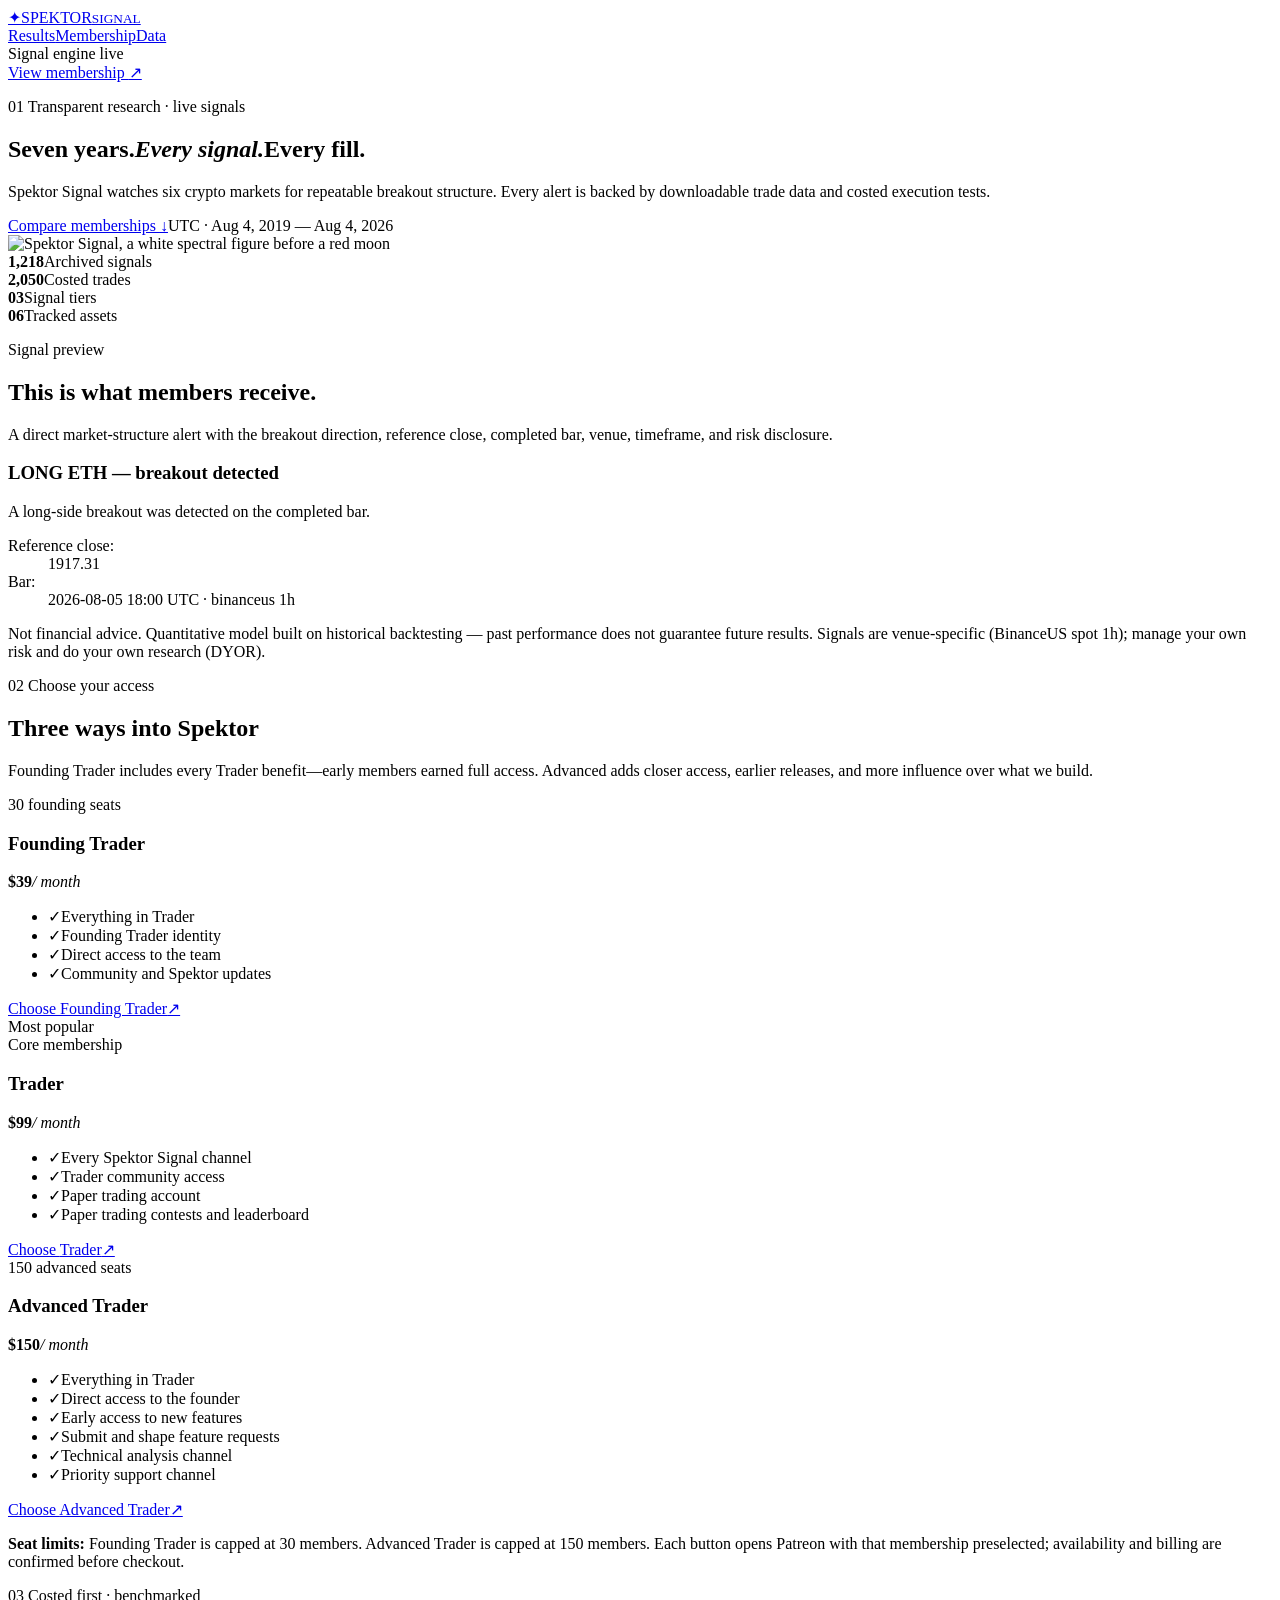
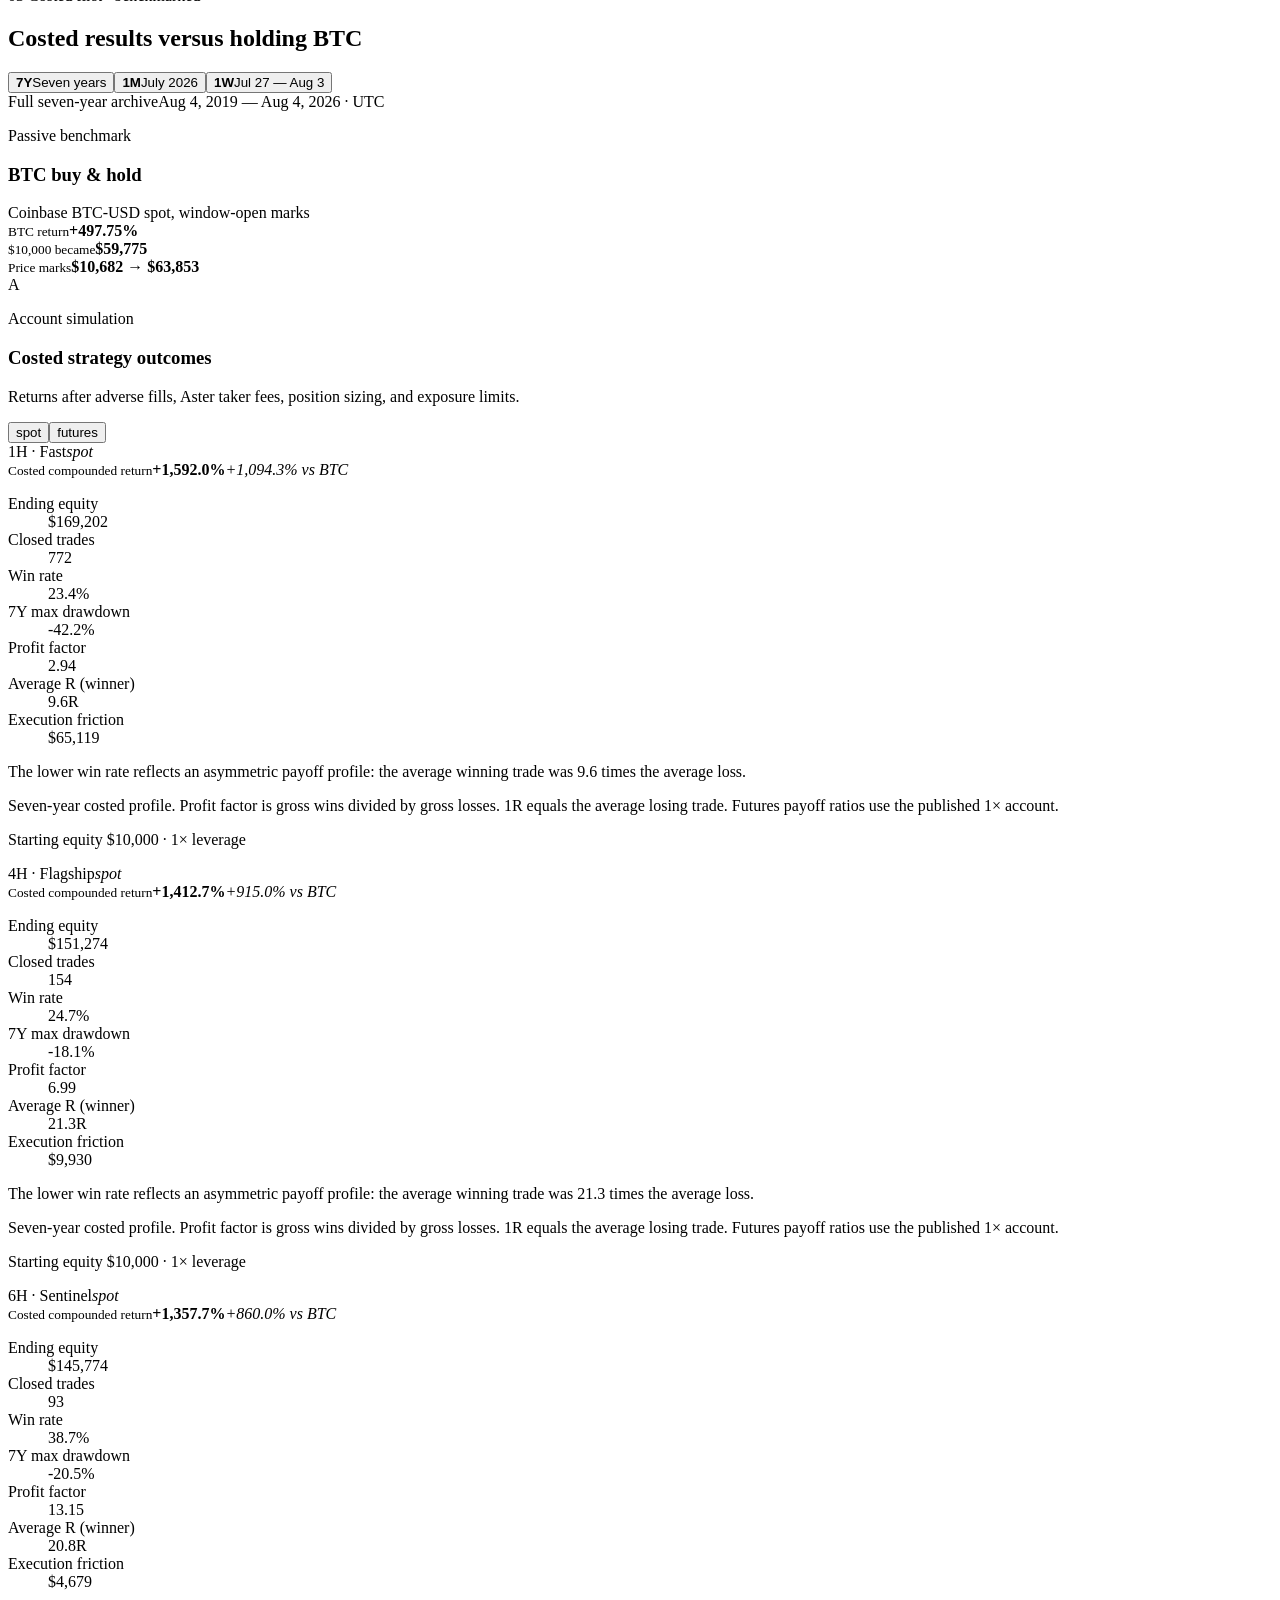
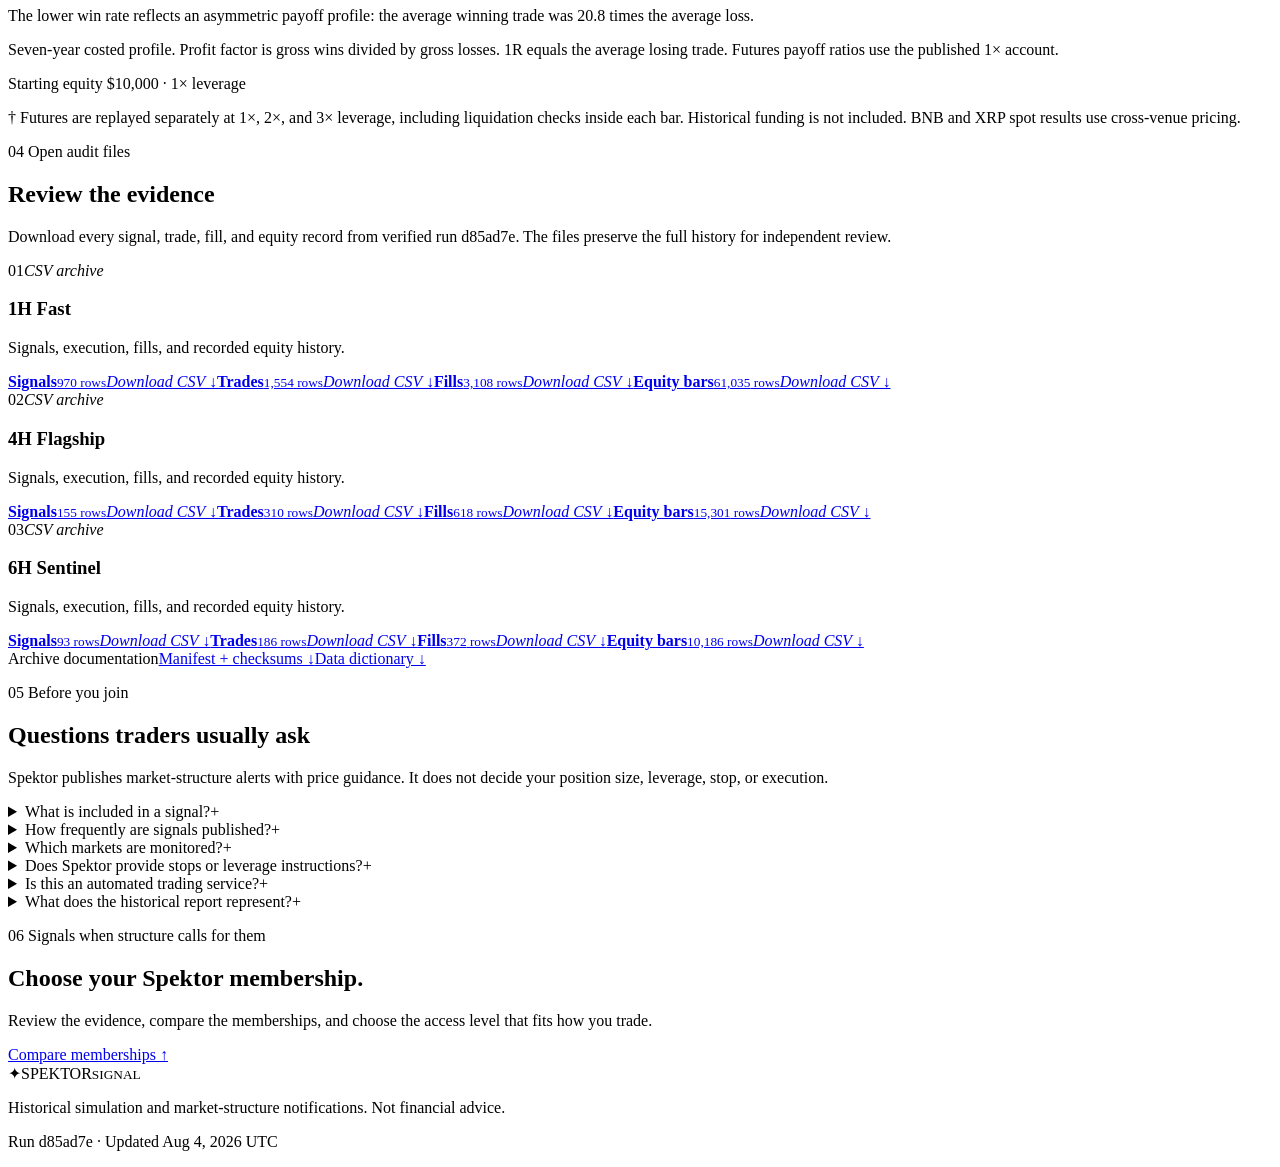
==== commit ab4faed0: "Publish clarified Average R label" ====
--- a/index.html
+++ b/index.html
@@ -1 +1 @@
-<!DOCTYPE html><html lang="en"><head><meta charSet="utf-8"/><meta name="viewport" content="width=device-width, initial-scale=1"/><link rel="preload" as="image" href="/Spektor-Signal/spektor-signals.png"/><link rel="stylesheet" href="/Spektor-Signal/_next/static/chunks/0qf00_q4wkr76.css" data-precedence="next"/><link rel="preload" as="script" fetchPriority="low" href="/Spektor-Signal/_next/static/chunks/0ht900cau6_ur.js"/><script src="/Spektor-Signal/_next/static/chunks/0hezz~6kmhx5x.js" async=""></script><script src="/Spektor-Signal/_next/static/chunks/07lhk_q6pmm3r.js" async=""></script><script src="/Spektor-Signal/_next/static/chunks/turbopack-0l~~an48zrcbu.js" async=""></script><script src="/Spektor-Signal/_next/static/chunks/0dbhjjzl8qfwv.js" async=""></script><script src="/Spektor-Signal/_next/static/chunks/0basu87f71ggf.js" async=""></script><title>Spektor Signal — Signals With a Public Record</title><meta name="description" content="Tiered crypto breakout signals backed by a downloadable costed simulation, BTC benchmarks, and downloadable audit data."/><meta property="og:title" content="Spektor Signal — Signals With a Public Record"/><meta property="og:description" content="Seven years. Every signal. Every fill. Benchmarked against BTC and published with downloadable audit data."/><meta property="og:image" content="https://thegingerrbtc.github.io/Spektor-Signal/spektor-signals.png"/><meta property="og:image:width" content="1024"/><meta property="og:image:height" content="1024"/><meta property="og:image:alt" content="Spektor Signal"/><meta property="og:type" content="website"/><meta name="twitter:card" content="summary_large_image"/><meta name="twitter:title" content="Spektor Signal — Signals With a Public Record"/><meta name="twitter:description" content="Seven years. Every signal. Every fill. Benchmarked against BTC with downloadable audit data."/><meta name="twitter:image" content="https://thegingerrbtc.github.io/Spektor-Signal/spektor-signals.png"/><link rel="shortcut icon" href="/Spektor-Signal/spektor-signals.png"/><link rel="icon" href="/Spektor-Signal/spektor-signals.png"/><script src="/Spektor-Signal/_next/static/chunks/03~yq9q893hmn.js" noModule=""></script></head><body><div hidden=""><!--$--><!--/$--></div><main><div class="noise" aria-hidden="true"></div><header class="site-header"><a class="wordmark" href="#top" aria-label="Spektor Signal home"><span class="wordmark-sigil">✦</span><span>SPEKTOR</span><small>SIGNAL</small></a><nav aria-label="Primary navigation"><a href="#results">Results</a><a href="#membership">Membership</a><a href="#data">Data</a></nav><div class="header-actions"><div class="status"><i></i> Signal engine live</div><a class="membership-header-link" href="https://www.patreon.com/cw/SpektorProtocol/membership" target="_blank" rel="noreferrer">View membership <span aria-hidden="true">↗</span></a></div></header><section class="hero" id="top"><div class="hero-copy"><p class="eyebrow"><span>01</span> Transparent research · live signals</p><h1 class="hero-title"><span class="hero-title-line">Seven years.</span><span class="hero-title-line"><em>Every signal.</em></span><span class="hero-title-line">Every fill.</span></h1><p class="lede">Spektor Signal watches six crypto markets for repeatable breakout structure. Every alert is backed by downloadable trade data and costed execution tests.</p><div class="hero-actions"><a class="membership-action" href="#membership">Compare memberships <span aria-hidden="true">↓</span></a><span class="window">UTC · <!-- -->Aug 4, 2019<!-- --> — <!-- -->Aug 4, 2026</span></div></div><div class="hero-art" aria-label="Spektor Signal artwork"><div class="portrait-frame"><img src="/Spektor-Signal/spektor-signals.png" alt="Spektor Signal, a white spectral figure before a red moon"/></div></div><div class="hero-stats" aria-label="Archive totals"><div><strong>1,218</strong><span>Archived signals</span></div><div><strong>2,050</strong><span>Costed trades</span></div><div><strong>03</strong><span>Signal tiers</span></div><div><strong>06</strong><span>Tracked assets</span></div></div></section><section class="signal-preview" id="sample"><div class="signal-preview-heading"><p class="eyebrow">Signal preview</p><h2>This is what members receive.</h2><p>A direct market-structure alert with the breakout direction, reference close, completed bar, venue, timeframe, and risk disclosure.</p></div><article class="signal-component" aria-label="Sample Spektor Signal"><div class="signal-component-rail" aria-hidden="true"></div><div class="signal-component-content"><h3>LONG ETH — breakout detected</h3><p>A long-side breakout was detected on the completed bar.</p><dl><div><dt>Reference close:</dt><dd>1917.31</dd></div><div><dt>Bar:</dt><dd>2026-08-05 18:00 UTC · binanceus 1h</dd></div></dl><p class="signal-component-disclaimer">Not financial advice. Quantitative model built on historical backtesting — past performance does not guarantee future results. Signals are venue-specific (BinanceUS spot 1h); manage your own risk and do your own research (DYOR).</p></div></article></section><section class="membership" id="membership"><div class="section-heading"><div><p class="eyebrow"><span>02</span> Choose your access</p><h2>Three ways into Spektor</h2></div><p class="membership-lede">Founding Trader includes every Trader benefit—early members earned full access. Advanced adds closer access, earlier releases, and more influence over what we build.</p></div><div class="membership-grid"><article class="membership-card "><div class="membership-top"><span>30 founding seats</span><h3>Founding Trader</h3><p><strong>$<!-- -->39</strong><i>/ month</i></p></div><ul><li><span>✓</span>Everything in Trader</li><li><span>✓</span>Founding Trader identity</li><li><span>✓</span>Direct access to the team</li><li><span>✓</span>Community and Spektor updates</li></ul><a href="https://www.patreon.com/checkout/SpektorProtocol?rid=29276098" target="_blank" rel="noreferrer">Choose <!-- -->Founding Trader<span>↗</span></a></article><article class="membership-card featured"><div class="popular">Most popular</div><div class="membership-top"><span>Core membership</span><h3>Trader</h3><p><strong>$<!-- -->99</strong><i>/ month</i></p></div><ul><li><span>✓</span>Every Spektor Signal channel</li><li><span>✓</span>Trader community access</li><li><span>✓</span>Paper trading account</li><li><span>✓</span>Paper trading contests and leaderboard</li></ul><a href="https://www.patreon.com/checkout/SpektorProtocol?rid=29276100" target="_blank" rel="noreferrer">Choose <!-- -->Trader<span>↗</span></a></article><article class="membership-card "><div class="membership-top"><span>150 advanced seats</span><h3>Advanced Trader</h3><p><strong>$<!-- -->150</strong><i>/ month</i></p></div><ul><li><span>✓</span>Everything in Trader</li><li><span>✓</span>Direct access to the founder</li><li><span>✓</span>Early access to new features</li><li><span>✓</span>Submit and shape feature requests</li><li><span>✓</span>Technical analysis channel</li><li><span>✓</span>Priority support channel</li></ul><a href="https://www.patreon.com/checkout/SpektorProtocol?rid=29276102" target="_blank" rel="noreferrer">Choose <!-- -->Advanced Trader<span>↗</span></a></article></div><p class="membership-note"><strong>Seat limits:</strong> Founding Trader is capped at 30 members. Advanced Trader is capped at 150 members. Each button opens Patreon with that membership preselected; availability and billing are confirmed before checkout.</p></section><section class="results-shell" id="results"><div class="section-heading"><div><p class="eyebrow"><span>03</span> Costed first · benchmarked</p><h2>Costed results versus holding BTC</h2></div><div class="period-control" role="group" aria-label="Select report period"><button type="button" aria-pressed="true"><b>7Y</b><span>Seven years</span></button><button type="button" aria-pressed="false"><b>1M</b><span>July 2026</span></button><button type="button" aria-pressed="false"><b>1W</b><span>Jul 27 — Aug 3</span></button></div></div><div class="period-line"><span>Full seven-year archive</span><i></i><span>Aug 4, 2019<!-- --> — <!-- -->Aug 4, 2026<!-- --> · UTC</span></div><div class="benchmark-band"><div><p>Passive benchmark</p><h3>BTC buy &amp; hold</h3><span>Coinbase BTC-USD spot, window-open marks</span></div><div><small>BTC return</small><strong>+497.75%</strong></div><div><small>$10,000 became</small><strong>$59,775</strong></div><div><small>Price marks</small><strong>$10,682<!-- --> → <!-- -->$63,853</strong></div></div><section class="metric-domain bot-domain" aria-labelledby="bot-title"><div class="domain-intro"><div class="domain-number">A</div><div><p class="domain-kicker">Account simulation</p><h3 id="bot-title">Costed strategy outcomes</h3><p>Returns after adverse fills, Aster taker fees, position sizing, and exposure limits.</p></div><div class="market-control" role="group" aria-label="Select simulated market"><button type="button" aria-pressed="true">spot</button><button type="button" aria-pressed="false">futures</button></div></div><div class="bot-grid"><article class="bot-card"><div class="card-top"><span>1H<!-- --> · <!-- -->Fast</span><i>spot</i></div><div class="bot-return "><small>Costed compounded return</small><strong>+1,592.0%</strong><em class="ahead">+1,094.3%<!-- --> vs BTC</em></div><div class="equity-track" aria-hidden="true"><span style="width:99.501325%"></span></div><dl><div><dt>Ending equity</dt><dd>$169,202</dd></div><div><dt>Closed trades</dt><dd>772</dd></div><div><dt>Win rate</dt><dd>23.4<!-- -->%</dd></div><div class="expectancy-metric"><dt>7Y max drawdown</dt><dd>-42.2%</dd></div><div class="expectancy-metric"><dt>Profit factor</dt><dd>2.94</dd></div><div class="expectancy-metric"><dt>Average winner</dt><dd>9.6<!-- -->R</dd></div><div><dt>Execution friction</dt><dd>$65,119</dd></div></dl><p class="expectancy-copy">The lower win rate reflects an asymmetric payoff profile: the average winning trade was <!-- -->9.6<!-- --> times the average loss.</p><p class="expectancy-note">Seven-year costed profile. Profit factor is gross wins divided by gross losses. 1R equals the average losing trade. Futures payoff ratios use the published 1× account.</p><p>Starting equity <!-- -->$10,000<!-- --> · <!-- -->1<!-- -->× leverage</p></article><article class="bot-card"><div class="card-top"><span>4H<!-- --> · <!-- -->Flagship</span><i>spot</i></div><div class="bot-return "><small>Costed compounded return</small><strong>+1,412.7%</strong><em class="ahead">+915.0%<!-- --> vs BTC</em></div><div class="equity-track" aria-hidden="true"><span style="width:88.2964%"></span></div><dl><div><dt>Ending equity</dt><dd>$151,274</dd></div><div><dt>Closed trades</dt><dd>154</dd></div><div><dt>Win rate</dt><dd>24.7<!-- -->%</dd></div><div class="expectancy-metric"><dt>7Y max drawdown</dt><dd>-18.1%</dd></div><div class="expectancy-metric"><dt>Profit factor</dt><dd>6.99</dd></div><div class="expectancy-metric"><dt>Average winner</dt><dd>21.3<!-- -->R</dd></div><div><dt>Execution friction</dt><dd>$9,930</dd></div></dl><p class="expectancy-copy">The lower win rate reflects an asymmetric payoff profile: the average winning trade was <!-- -->21.3<!-- --> times the average loss.</p><p class="expectancy-note">Seven-year costed profile. Profit factor is gross wins divided by gross losses. 1R equals the average losing trade. Futures payoff ratios use the published 1× account.</p><p>Starting equity <!-- -->$10,000<!-- --> · <!-- -->1<!-- -->× leverage</p></article><article class="bot-card"><div class="card-top"><span>6H<!-- --> · <!-- -->Sentinel</span><i>spot</i></div><div class="bot-return "><small>Costed compounded return</small><strong>+1,357.7%</strong><em class="ahead">+860.0%<!-- --> vs BTC</em></div><div class="equity-track" aria-hidden="true"><span style="width:84.8588875%"></span></div><dl><div><dt>Ending equity</dt><dd>$145,774</dd></div><div><dt>Closed trades</dt><dd>93</dd></div><div><dt>Win rate</dt><dd>38.7<!-- -->%</dd></div><div class="expectancy-metric"><dt>7Y max drawdown</dt><dd>-20.5%</dd></div><div class="expectancy-metric"><dt>Profit factor</dt><dd>13.15</dd></div><div class="expectancy-metric"><dt>Average winner</dt><dd>20.8<!-- -->R</dd></div><div><dt>Execution friction</dt><dd>$4,679</dd></div></dl><p class="expectancy-copy">The lower win rate reflects an asymmetric payoff profile: the average winning trade was <!-- -->20.8<!-- --> times the average loss.</p><p class="expectancy-note">Seven-year costed profile. Profit factor is gross wins divided by gross losses. 1R equals the average losing trade. Futures payoff ratios use the published 1× account.</p><p>Starting equity <!-- -->$10,000<!-- --> · <!-- -->1<!-- -->× leverage</p></article></div><p class="execution-note"><span>†</span> Futures are replayed separately at 1×, 2×, and 3× leverage, including liquidation checks inside each bar. Historical funding is not included. BNB and XRP spot results use cross-venue pricing.</p></section></section><section class="data-archive" id="data"><div class="section-heading"><div><p class="eyebrow"><span>04</span> Open audit files</p><h2>Review the evidence</h2></div><p class="archive-lede">Download every signal, trade, fill, and equity record from verified run d85ad7e. The files preserve the full history for independent review.</p></div><div class="archive-grid"><article class="archive-card"><div class="archive-card-top"><span>01</span><i>CSV archive</i></div><h3>1H<!-- --> <!-- -->Fast</h3><p>Signals, execution, fills, and recorded equity history.</p><div class="download-list"><a class="download-link" href="/Spektor-Signal/downloads/1h-fast/signals.csv" download=""><span><b>Signals</b><small>970<!-- --> rows</small></span><i>Download CSV ↓</i></a><a class="download-link" href="/Spektor-Signal/downloads/1h-fast/trades.csv" download=""><span><b>Trades</b><small>1,554<!-- --> rows</small></span><i>Download CSV ↓</i></a><a class="download-link" href="/Spektor-Signal/downloads/1h-fast/fills.csv" download=""><span><b>Fills</b><small>3,108<!-- --> rows</small></span><i>Download CSV ↓</i></a><a class="download-link" href="/Spektor-Signal/downloads/1h-fast/equity-bars.csv" download=""><span><b>Equity bars</b><small>61,035<!-- --> rows</small></span><i>Download CSV ↓</i></a></div></article><article class="archive-card"><div class="archive-card-top"><span>02</span><i>CSV archive</i></div><h3>4H<!-- --> <!-- -->Flagship</h3><p>Signals, execution, fills, and recorded equity history.</p><div class="download-list"><a class="download-link" href="/Spektor-Signal/downloads/4h-flagship/signals.csv" download=""><span><b>Signals</b><small>155<!-- --> rows</small></span><i>Download CSV ↓</i></a><a class="download-link" href="/Spektor-Signal/downloads/4h-flagship/trades.csv" download=""><span><b>Trades</b><small>310<!-- --> rows</small></span><i>Download CSV ↓</i></a><a class="download-link" href="/Spektor-Signal/downloads/4h-flagship/fills.csv" download=""><span><b>Fills</b><small>618<!-- --> rows</small></span><i>Download CSV ↓</i></a><a class="download-link" href="/Spektor-Signal/downloads/4h-flagship/equity-bars.csv" download=""><span><b>Equity bars</b><small>15,301<!-- --> rows</small></span><i>Download CSV ↓</i></a></div></article><article class="archive-card"><div class="archive-card-top"><span>03</span><i>CSV archive</i></div><h3>6H<!-- --> <!-- -->Sentinel</h3><p>Signals, execution, fills, and recorded equity history.</p><div class="download-list"><a class="download-link" href="/Spektor-Signal/downloads/6h-sentinel/signals.csv" download=""><span><b>Signals</b><small>93<!-- --> rows</small></span><i>Download CSV ↓</i></a><a class="download-link" href="/Spektor-Signal/downloads/6h-sentinel/trades.csv" download=""><span><b>Trades</b><small>186<!-- --> rows</small></span><i>Download CSV ↓</i></a><a class="download-link" href="/Spektor-Signal/downloads/6h-sentinel/fills.csv" download=""><span><b>Fills</b><small>372<!-- --> rows</small></span><i>Download CSV ↓</i></a><a class="download-link" href="/Spektor-Signal/downloads/6h-sentinel/equity-bars.csv" download=""><span><b>Equity bars</b><small>10,186<!-- --> rows</small></span><i>Download CSV ↓</i></a></div></article></div><div class="archive-utilities"><span>Archive documentation</span><a href="/Spektor-Signal/downloads/archive-manifest.csv" download="">Manifest + checksums ↓</a><a href="/Spektor-Signal/downloads/data-dictionary.csv" download="">Data dictionary ↓</a></div></section><section class="faq" id="faq"><div class="section-heading"><div><p class="eyebrow"><span>05</span> Before you join</p><h2>Questions traders usually ask</h2></div><p class="faq-lede">Spektor publishes market-structure alerts with price guidance. It does not decide your position size, leverage, stop, or execution.</p></div><div class="faq-grid"><details><summary>What is included in a signal?<span>+</span></summary><p>Direction, symbol, signal tier, timeframe, timestamp, and price guidance in a concise alert.</p></details><details><summary>How frequently are signals published?<span>+</span></summary><p>There is no fixed schedule. Signals arrive only when the relevant market and timeframe satisfy the system&#x27;s breakout conditions.</p></details><details><summary>Which markets are monitored?<span>+</span></summary><p>BTC, ETH, SOL, BNB, XRP, and DOGE across 1H Fast, 4H Flagship, and 6H Sentinel.</p></details><details><summary>Does Spektor provide stops or leverage instructions?<span>+</span></summary><p>No. Spektor identifies breakout structure and price context. Members remain responsible for risk, sizing, leverage, and execution.</p></details><details><summary>Is this an automated trading service?<span>+</span></summary><p>No. Membership provides alerts and research access. The paper-trading system is a simulation and does not place real trades.</p></details><details><summary>What does the historical report represent?<span>+</span></summary><p>The historical report is a costed simulation using archived market data. It is not a guarantee of future performance.</p></details></div></section><section class="closing-cta"><p class="eyebrow"><span>06</span> Signals when structure calls for them</p><h2>Choose your Spektor membership.</h2><p>Review the evidence, compare the memberships, and choose the access level that fits how you trade.</p><a href="#membership">Compare memberships <span>↑</span></a></section><footer><div class="wordmark"><span class="wordmark-sigil">✦</span><span>SPEKTOR</span><small>SIGNAL</small></div><p>Historical simulation and market-structure notifications. Not financial advice.</p><p>Run d85ad7e · Updated Aug 4, 2026 UTC</p></footer></main><!--$--><!--/$--><script src="/Spektor-Signal/_next/static/chunks/0ht900cau6_ur.js" id="_R_" async=""></script><script>(self.__next_f=self.__next_f||[]).push([0])</script><script>self.__next_f.push([1,"1:\"$Sreact.fragment\"\n2:I[39756,[\"/Spektor-Signal/_next/static/chunks/0dbhjjzl8qfwv.js\"],\"default\"]\n3:I[37457,[\"/Spektor-Signal/_next/static/chunks/0dbhjjzl8qfwv.js\"],\"default\"]\n4:I[47257,[\"/Spektor-Signal/_next/static/chunks/0dbhjjzl8qfwv.js\"],\"ClientPageRoot\"]\n5:I[31713,[\"/Spektor-Signal/_next/static/chunks/0dbhjjzl8qfwv.js\",\"/Spektor-Signal/_next/static/chunks/0basu87f71ggf.js\"],\"default\"]\n8:I[97367,[\"/Spektor-Signal/_next/static/chunks/0dbhjjzl8qfwv.js\"],\"OutletBoundary\"]\n9:\"$Sreact.suspense\"\nb:I[97367,[\"/Spektor-Signal/_next/static/chunks/0dbhjjzl8qfwv.js\"],\"ViewportBoundary\"]\nd:I[97367,[\"/Spektor-Signal/_next/static/chunks/0dbhjjzl8qfwv.js\"],\"MetadataBoundary\"]\nf:I[68027,[\"/Spektor-Signal/_next/static/chunks/0dbhjjzl8qfwv.js\"],\"default\",1]\n:HL[\"/Spektor-Signal/_next/static/chunks/0qf00_q4wkr76.css\",\"style\"]\n"])</script><script>self.__next_f.push([1,"0:{\"P\":null,\"c\":[\"\",\"\"],\"q\":\"\",\"i\":false,\"f\":[[[\"\",{\"children\":[\"__PAGE__\",{}]},\"$undefined\",\"$undefined\",16],[[\"$\",\"$1\",\"c\",{\"children\":[[[\"$\",\"link\",\"0\",{\"rel\":\"stylesheet\",\"href\":\"/Spektor-Signal/_next/static/chunks/0qf00_q4wkr76.css\",\"precedence\":\"next\",\"crossOrigin\":\"$undefined\",\"nonce\":\"$undefined\"}],[\"$\",\"script\",\"script-0\",{\"src\":\"/Spektor-Signal/_next/static/chunks/0dbhjjzl8qfwv.js\",\"async\":true,\"nonce\":\"$undefined\"}]],[\"$\",\"html\",null,{\"lang\":\"en\",\"children\":[\"$\",\"body\",null,{\"children\":[\"$\",\"$L2\",null,{\"parallelRouterKey\":\"children\",\"error\":\"$undefined\",\"errorStyles\":\"$undefined\",\"errorScripts\":\"$undefined\",\"template\":[\"$\",\"$L3\",null,{}],\"templateStyles\":\"$undefined\",\"templateScripts\":\"$undefined\",\"notFound\":[[[\"$\",\"title\",null,{\"children\":\"404: This page could not be found.\"}],[\"$\",\"div\",null,{\"style\":{\"fontFamily\":\"system-ui,\\\"Segoe UI\\\",Roboto,Helvetica,Arial,sans-serif,\\\"Apple Color Emoji\\\",\\\"Segoe UI Emoji\\\"\",\"height\":\"100vh\",\"textAlign\":\"center\",\"display\":\"flex\",\"flexDirection\":\"column\",\"alignItems\":\"center\",\"justifyContent\":\"center\"},\"children\":[\"$\",\"div\",null,{\"children\":[[\"$\",\"style\",null,{\"dangerouslySetInnerHTML\":{\"__html\":\"body{color:#000;background:#fff;margin:0}.next-error-h1{border-right:1px solid rgba(0,0,0,.3)}@media (prefers-color-scheme:dark){body{color:#fff;background:#000}.next-error-h1{border-right:1px solid rgba(255,255,255,.3)}}\"}}],[\"$\",\"h1\",null,{\"className\":\"next-error-h1\",\"style\":{\"display\":\"inline-block\",\"margin\":\"0 20px 0 0\",\"padding\":\"0 23px 0 0\",\"fontSize\":24,\"fontWeight\":500,\"verticalAlign\":\"top\",\"lineHeight\":\"49px\"},\"children\":404}],[\"$\",\"div\",null,{\"style\":{\"display\":\"inline-block\"},\"children\":[\"$\",\"h2\",null,{\"style\":{\"fontSize\":14,\"fontWeight\":400,\"lineHeight\":\"49px\",\"margin\":0},\"children\":\"This page could not be found.\"}]}]]}]}]],[]],\"forbidden\":\"$undefined\",\"unauthorized\":\"$undefined\"}]}]}]]}],{\"children\":[[\"$\",\"$1\",\"c\",{\"children\":[[\"$\",\"$L4\",null,{\"Component\":\"$5\",\"serverProvidedParams\":{\"searchParams\":{},\"params\":{},\"promises\":[\"$@6\",\"$@7\"]}}],[[\"$\",\"script\",\"script-0\",{\"src\":\"/Spektor-Signal/_next/static/chunks/0basu87f71ggf.js\",\"async\":true,\"nonce\":\"$undefined\"}]],[\"$\",\"$L8\",null,{\"children\":[\"$\",\"$9\",null,{\"name\":\"Next.MetadataOutlet\",\"children\":\"$@a\"}]}]]}],{},null,false,null]},null,false,null],[\"$\",\"$1\",\"h\",{\"children\":[null,[\"$\",\"$Lb\",null,{\"children\":\"$Lc\"}],[\"$\",\"div\",null,{\"hidden\":true,\"children\":[\"$\",\"$Ld\",null,{\"children\":[\"$\",\"$9\",null,{\"name\":\"Next.Metadata\",\"children\":\"$Le\"}]}]}],null]}],false]],\"m\":\"$undefined\",\"G\":[\"$f\",[[\"$\",\"link\",\"0\",{\"rel\":\"stylesheet\",\"href\":\"/Spektor-Signal/_next/static/chunks/0qf00_q4wkr76.css\",\"precedence\":\"next\",\"crossOrigin\":\"$undefined\",\"nonce\":\"$undefined\"}]]],\"S\":true,\"h\":null,\"s\":\"$undefined\",\"l\":\"$undefined\",\"p\":\"$undefined\",\"d\":\"$undefined\",\"b\":\"mJ2qOp8Wcs5yrqVjJOp8i\"}\n"])</script><script>self.__next_f.push([1,"6:{}\n7:\"$0:f:0:1:1:children:0:props:children:0:props:serverProvidedParams:params\"\n"])</script><script>self.__next_f.push([1,"c:[[\"$\",\"meta\",\"0\",{\"charSet\":\"utf-8\"}],[\"$\",\"meta\",\"1\",{\"name\":\"viewport\",\"content\":\"width=device-width, initial-scale=1\"}]]\n"])</script><script>self.__next_f.push([1,"10:I[27201,[\"/Spektor-Signal/_next/static/chunks/0dbhjjzl8qfwv.js\"],\"IconMark\"]\na:null\n"])</script><script>self.__next_f.push([1,"e:[[\"$\",\"title\",\"0\",{\"children\":\"Spektor Signal — Signals With a Public Record\"}],[\"$\",\"meta\",\"1\",{\"name\":\"description\",\"content\":\"Tiered crypto breakout signals backed by a downloadable costed simulation, BTC benchmarks, and downloadable audit data.\"}],[\"$\",\"meta\",\"2\",{\"property\":\"og:title\",\"content\":\"Spektor Signal — Signals With a Public Record\"}],[\"$\",\"meta\",\"3\",{\"property\":\"og:description\",\"content\":\"Seven years. Every signal. Every fill. Benchmarked against BTC and published with downloadable audit data.\"}],[\"$\",\"meta\",\"4\",{\"property\":\"og:image\",\"content\":\"https://thegingerrbtc.github.io/Spektor-Signal/spektor-signals.png\"}],[\"$\",\"meta\",\"5\",{\"property\":\"og:image:width\",\"content\":\"1024\"}],[\"$\",\"meta\",\"6\",{\"property\":\"og:image:height\",\"content\":\"1024\"}],[\"$\",\"meta\",\"7\",{\"property\":\"og:image:alt\",\"content\":\"Spektor Signal\"}],[\"$\",\"meta\",\"8\",{\"property\":\"og:type\",\"content\":\"website\"}],[\"$\",\"meta\",\"9\",{\"name\":\"twitter:card\",\"content\":\"summary_large_image\"}],[\"$\",\"meta\",\"10\",{\"name\":\"twitter:title\",\"content\":\"Spektor Signal — Signals With a Public Record\"}],[\"$\",\"meta\",\"11\",{\"name\":\"twitter:description\",\"content\":\"Seven years. Every signal. Every fill. Benchmarked against BTC with downloadable audit data.\"}],[\"$\",\"meta\",\"12\",{\"name\":\"twitter:image\",\"content\":\"https://thegingerrbtc.github.io/Spektor-Signal/spektor-signals.png\"}],[\"$\",\"link\",\"13\",{\"rel\":\"shortcut icon\",\"href\":\"/Spektor-Signal/spektor-signals.png\"}],[\"$\",\"link\",\"14\",{\"rel\":\"icon\",\"href\":\"/Spektor-Signal/spektor-signals.png\"}],[\"$\",\"$L10\",\"15\",{}]]\n"])</script></body></html>+<!DOCTYPE html><html lang="en"><head><meta charSet="utf-8"/><meta name="viewport" content="width=device-width, initial-scale=1"/><link rel="preload" as="image" href="/Spektor-Signal/spektor-signals.png"/><link rel="stylesheet" href="/Spektor-Signal/_next/static/chunks/0qf00_q4wkr76.css" data-precedence="next"/><link rel="preload" as="script" fetchPriority="low" href="/Spektor-Signal/_next/static/chunks/0ht900cau6_ur.js"/><script src="/Spektor-Signal/_next/static/chunks/0hezz~6kmhx5x.js" async=""></script><script src="/Spektor-Signal/_next/static/chunks/07lhk_q6pmm3r.js" async=""></script><script src="/Spektor-Signal/_next/static/chunks/turbopack-0l~~an48zrcbu.js" async=""></script><script src="/Spektor-Signal/_next/static/chunks/0dbhjjzl8qfwv.js" async=""></script><script src="/Spektor-Signal/_next/static/chunks/158ac.rls12l6.js" async=""></script><title>Spektor Signal — Signals With a Public Record</title><meta name="description" content="Tiered crypto breakout signals backed by a downloadable costed simulation, BTC benchmarks, and downloadable audit data."/><meta property="og:title" content="Spektor Signal — Signals With a Public Record"/><meta property="og:description" content="Seven years. Every signal. Every fill. Benchmarked against BTC and published with downloadable audit data."/><meta property="og:image" content="https://thegingerrbtc.github.io/Spektor-Signal/spektor-signals.png"/><meta property="og:image:width" content="1024"/><meta property="og:image:height" content="1024"/><meta property="og:image:alt" content="Spektor Signal"/><meta property="og:type" content="website"/><meta name="twitter:card" content="summary_large_image"/><meta name="twitter:title" content="Spektor Signal — Signals With a Public Record"/><meta name="twitter:description" content="Seven years. Every signal. Every fill. Benchmarked against BTC with downloadable audit data."/><meta name="twitter:image" content="https://thegingerrbtc.github.io/Spektor-Signal/spektor-signals.png"/><link rel="shortcut icon" href="/Spektor-Signal/spektor-signals.png"/><link rel="icon" href="/Spektor-Signal/spektor-signals.png"/><script src="/Spektor-Signal/_next/static/chunks/03~yq9q893hmn.js" noModule=""></script></head><body><div hidden=""><!--$--><!--/$--></div><main><div class="noise" aria-hidden="true"></div><header class="site-header"><a class="wordmark" href="#top" aria-label="Spektor Signal home"><span class="wordmark-sigil">✦</span><span>SPEKTOR</span><small>SIGNAL</small></a><nav aria-label="Primary navigation"><a href="#results">Results</a><a href="#membership">Membership</a><a href="#data">Data</a></nav><div class="header-actions"><div class="status"><i></i> Signal engine live</div><a class="membership-header-link" href="https://www.patreon.com/cw/SpektorProtocol/membership" target="_blank" rel="noreferrer">View membership <span aria-hidden="true">↗</span></a></div></header><section class="hero" id="top"><div class="hero-copy"><p class="eyebrow"><span>01</span> Transparent research · live signals</p><h1 class="hero-title"><span class="hero-title-line">Seven years.</span><span class="hero-title-line"><em>Every signal.</em></span><span class="hero-title-line">Every fill.</span></h1><p class="lede">Spektor Signal watches six crypto markets for repeatable breakout structure. Every alert is backed by downloadable trade data and costed execution tests.</p><div class="hero-actions"><a class="membership-action" href="#membership">Compare memberships <span aria-hidden="true">↓</span></a><span class="window">UTC · <!-- -->Aug 4, 2019<!-- --> — <!-- -->Aug 4, 2026</span></div></div><div class="hero-art" aria-label="Spektor Signal artwork"><div class="portrait-frame"><img src="/Spektor-Signal/spektor-signals.png" alt="Spektor Signal, a white spectral figure before a red moon"/></div></div><div class="hero-stats" aria-label="Archive totals"><div><strong>1,218</strong><span>Archived signals</span></div><div><strong>2,050</strong><span>Costed trades</span></div><div><strong>03</strong><span>Signal tiers</span></div><div><strong>06</strong><span>Tracked assets</span></div></div></section><section class="signal-preview" id="sample"><div class="signal-preview-heading"><p class="eyebrow">Signal preview</p><h2>This is what members receive.</h2><p>A direct market-structure alert with the breakout direction, reference close, completed bar, venue, timeframe, and risk disclosure.</p></div><article class="signal-component" aria-label="Sample Spektor Signal"><div class="signal-component-rail" aria-hidden="true"></div><div class="signal-component-content"><h3>LONG ETH — breakout detected</h3><p>A long-side breakout was detected on the completed bar.</p><dl><div><dt>Reference close:</dt><dd>1917.31</dd></div><div><dt>Bar:</dt><dd>2026-08-05 18:00 UTC · binanceus 1h</dd></div></dl><p class="signal-component-disclaimer">Not financial advice. Quantitative model built on historical backtesting — past performance does not guarantee future results. Signals are venue-specific (BinanceUS spot 1h); manage your own risk and do your own research (DYOR).</p></div></article></section><section class="membership" id="membership"><div class="section-heading"><div><p class="eyebrow"><span>02</span> Choose your access</p><h2>Three ways into Spektor</h2></div><p class="membership-lede">Founding Trader includes every Trader benefit—early members earned full access. Advanced adds closer access, earlier releases, and more influence over what we build.</p></div><div class="membership-grid"><article class="membership-card "><div class="membership-top"><span>30 founding seats</span><h3>Founding Trader</h3><p><strong>$<!-- -->39</strong><i>/ month</i></p></div><ul><li><span>✓</span>Everything in Trader</li><li><span>✓</span>Founding Trader identity</li><li><span>✓</span>Direct access to the team</li><li><span>✓</span>Community and Spektor updates</li></ul><a href="https://www.patreon.com/checkout/SpektorProtocol?rid=29276098" target="_blank" rel="noreferrer">Choose <!-- -->Founding Trader<span>↗</span></a></article><article class="membership-card featured"><div class="popular">Most popular</div><div class="membership-top"><span>Core membership</span><h3>Trader</h3><p><strong>$<!-- -->99</strong><i>/ month</i></p></div><ul><li><span>✓</span>Every Spektor Signal channel</li><li><span>✓</span>Trader community access</li><li><span>✓</span>Paper trading account</li><li><span>✓</span>Paper trading contests and leaderboard</li></ul><a href="https://www.patreon.com/checkout/SpektorProtocol?rid=29276100" target="_blank" rel="noreferrer">Choose <!-- -->Trader<span>↗</span></a></article><article class="membership-card "><div class="membership-top"><span>150 advanced seats</span><h3>Advanced Trader</h3><p><strong>$<!-- -->150</strong><i>/ month</i></p></div><ul><li><span>✓</span>Everything in Trader</li><li><span>✓</span>Direct access to the founder</li><li><span>✓</span>Early access to new features</li><li><span>✓</span>Submit and shape feature requests</li><li><span>✓</span>Technical analysis channel</li><li><span>✓</span>Priority support channel</li></ul><a href="https://www.patreon.com/checkout/SpektorProtocol?rid=29276102" target="_blank" rel="noreferrer">Choose <!-- -->Advanced Trader<span>↗</span></a></article></div><p class="membership-note"><strong>Seat limits:</strong> Founding Trader is capped at 30 members. Advanced Trader is capped at 150 members. Each button opens Patreon with that membership preselected; availability and billing are confirmed before checkout.</p></section><section class="results-shell" id="results"><div class="section-heading"><div><p class="eyebrow"><span>03</span> Costed first · benchmarked</p><h2>Costed results versus holding BTC</h2></div><div class="period-control" role="group" aria-label="Select report period"><button type="button" aria-pressed="true"><b>7Y</b><span>Seven years</span></button><button type="button" aria-pressed="false"><b>1M</b><span>July 2026</span></button><button type="button" aria-pressed="false"><b>1W</b><span>Jul 27 — Aug 3</span></button></div></div><div class="period-line"><span>Full seven-year archive</span><i></i><span>Aug 4, 2019<!-- --> — <!-- -->Aug 4, 2026<!-- --> · UTC</span></div><div class="benchmark-band"><div><p>Passive benchmark</p><h3>BTC buy &amp; hold</h3><span>Coinbase BTC-USD spot, window-open marks</span></div><div><small>BTC return</small><strong>+497.75%</strong></div><div><small>$10,000 became</small><strong>$59,775</strong></div><div><small>Price marks</small><strong>$10,682<!-- --> → <!-- -->$63,853</strong></div></div><section class="metric-domain bot-domain" aria-labelledby="bot-title"><div class="domain-intro"><div class="domain-number">A</div><div><p class="domain-kicker">Account simulation</p><h3 id="bot-title">Costed strategy outcomes</h3><p>Returns after adverse fills, Aster taker fees, position sizing, and exposure limits.</p></div><div class="market-control" role="group" aria-label="Select simulated market"><button type="button" aria-pressed="true">spot</button><button type="button" aria-pressed="false">futures</button></div></div><div class="bot-grid"><article class="bot-card"><div class="card-top"><span>1H<!-- --> · <!-- -->Fast</span><i>spot</i></div><div class="bot-return "><small>Costed compounded return</small><strong>+1,592.0%</strong><em class="ahead">+1,094.3%<!-- --> vs BTC</em></div><div class="equity-track" aria-hidden="true"><span style="width:99.501325%"></span></div><dl><div><dt>Ending equity</dt><dd>$169,202</dd></div><div><dt>Closed trades</dt><dd>772</dd></div><div><dt>Win rate</dt><dd>23.4<!-- -->%</dd></div><div class="expectancy-metric"><dt>7Y max drawdown</dt><dd>-42.2%</dd></div><div class="expectancy-metric"><dt>Profit factor</dt><dd>2.94</dd></div><div class="expectancy-metric"><dt>Average R (winner)</dt><dd>9.6<!-- -->R</dd></div><div><dt>Execution friction</dt><dd>$65,119</dd></div></dl><p class="expectancy-copy">The lower win rate reflects an asymmetric payoff profile: the average winning trade was <!-- -->9.6<!-- --> times the average loss.</p><p class="expectancy-note">Seven-year costed profile. Profit factor is gross wins divided by gross losses. 1R equals the average losing trade. Futures payoff ratios use the published 1× account.</p><p>Starting equity <!-- -->$10,000<!-- --> · <!-- -->1<!-- -->× leverage</p></article><article class="bot-card"><div class="card-top"><span>4H<!-- --> · <!-- -->Flagship</span><i>spot</i></div><div class="bot-return "><small>Costed compounded return</small><strong>+1,412.7%</strong><em class="ahead">+915.0%<!-- --> vs BTC</em></div><div class="equity-track" aria-hidden="true"><span style="width:88.2964%"></span></div><dl><div><dt>Ending equity</dt><dd>$151,274</dd></div><div><dt>Closed trades</dt><dd>154</dd></div><div><dt>Win rate</dt><dd>24.7<!-- -->%</dd></div><div class="expectancy-metric"><dt>7Y max drawdown</dt><dd>-18.1%</dd></div><div class="expectancy-metric"><dt>Profit factor</dt><dd>6.99</dd></div><div class="expectancy-metric"><dt>Average R (winner)</dt><dd>21.3<!-- -->R</dd></div><div><dt>Execution friction</dt><dd>$9,930</dd></div></dl><p class="expectancy-copy">The lower win rate reflects an asymmetric payoff profile: the average winning trade was <!-- -->21.3<!-- --> times the average loss.</p><p class="expectancy-note">Seven-year costed profile. Profit factor is gross wins divided by gross losses. 1R equals the average losing trade. Futures payoff ratios use the published 1× account.</p><p>Starting equity <!-- -->$10,000<!-- --> · <!-- -->1<!-- -->× leverage</p></article><article class="bot-card"><div class="card-top"><span>6H<!-- --> · <!-- -->Sentinel</span><i>spot</i></div><div class="bot-return "><small>Costed compounded return</small><strong>+1,357.7%</strong><em class="ahead">+860.0%<!-- --> vs BTC</em></div><div class="equity-track" aria-hidden="true"><span style="width:84.8588875%"></span></div><dl><div><dt>Ending equity</dt><dd>$145,774</dd></div><div><dt>Closed trades</dt><dd>93</dd></div><div><dt>Win rate</dt><dd>38.7<!-- -->%</dd></div><div class="expectancy-metric"><dt>7Y max drawdown</dt><dd>-20.5%</dd></div><div class="expectancy-metric"><dt>Profit factor</dt><dd>13.15</dd></div><div class="expectancy-metric"><dt>Average R (winner)</dt><dd>20.8<!-- -->R</dd></div><div><dt>Execution friction</dt><dd>$4,679</dd></div></dl><p class="expectancy-copy">The lower win rate reflects an asymmetric payoff profile: the average winning trade was <!-- -->20.8<!-- --> times the average loss.</p><p class="expectancy-note">Seven-year costed profile. Profit factor is gross wins divided by gross losses. 1R equals the average losing trade. Futures payoff ratios use the published 1× account.</p><p>Starting equity <!-- -->$10,000<!-- --> · <!-- -->1<!-- -->× leverage</p></article></div><p class="execution-note"><span>†</span> Futures are replayed separately at 1×, 2×, and 3× leverage, including liquidation checks inside each bar. Historical funding is not included. BNB and XRP spot results use cross-venue pricing.</p></section></section><section class="data-archive" id="data"><div class="section-heading"><div><p class="eyebrow"><span>04</span> Open audit files</p><h2>Review the evidence</h2></div><p class="archive-lede">Download every signal, trade, fill, and equity record from verified run d85ad7e. The files preserve the full history for independent review.</p></div><div class="archive-grid"><article class="archive-card"><div class="archive-card-top"><span>01</span><i>CSV archive</i></div><h3>1H<!-- --> <!-- -->Fast</h3><p>Signals, execution, fills, and recorded equity history.</p><div class="download-list"><a class="download-link" href="/Spektor-Signal/downloads/1h-fast/signals.csv" download=""><span><b>Signals</b><small>970<!-- --> rows</small></span><i>Download CSV ↓</i></a><a class="download-link" href="/Spektor-Signal/downloads/1h-fast/trades.csv" download=""><span><b>Trades</b><small>1,554<!-- --> rows</small></span><i>Download CSV ↓</i></a><a class="download-link" href="/Spektor-Signal/downloads/1h-fast/fills.csv" download=""><span><b>Fills</b><small>3,108<!-- --> rows</small></span><i>Download CSV ↓</i></a><a class="download-link" href="/Spektor-Signal/downloads/1h-fast/equity-bars.csv" download=""><span><b>Equity bars</b><small>61,035<!-- --> rows</small></span><i>Download CSV ↓</i></a></div></article><article class="archive-card"><div class="archive-card-top"><span>02</span><i>CSV archive</i></div><h3>4H<!-- --> <!-- -->Flagship</h3><p>Signals, execution, fills, and recorded equity history.</p><div class="download-list"><a class="download-link" href="/Spektor-Signal/downloads/4h-flagship/signals.csv" download=""><span><b>Signals</b><small>155<!-- --> rows</small></span><i>Download CSV ↓</i></a><a class="download-link" href="/Spektor-Signal/downloads/4h-flagship/trades.csv" download=""><span><b>Trades</b><small>310<!-- --> rows</small></span><i>Download CSV ↓</i></a><a class="download-link" href="/Spektor-Signal/downloads/4h-flagship/fills.csv" download=""><span><b>Fills</b><small>618<!-- --> rows</small></span><i>Download CSV ↓</i></a><a class="download-link" href="/Spektor-Signal/downloads/4h-flagship/equity-bars.csv" download=""><span><b>Equity bars</b><small>15,301<!-- --> rows</small></span><i>Download CSV ↓</i></a></div></article><article class="archive-card"><div class="archive-card-top"><span>03</span><i>CSV archive</i></div><h3>6H<!-- --> <!-- -->Sentinel</h3><p>Signals, execution, fills, and recorded equity history.</p><div class="download-list"><a class="download-link" href="/Spektor-Signal/downloads/6h-sentinel/signals.csv" download=""><span><b>Signals</b><small>93<!-- --> rows</small></span><i>Download CSV ↓</i></a><a class="download-link" href="/Spektor-Signal/downloads/6h-sentinel/trades.csv" download=""><span><b>Trades</b><small>186<!-- --> rows</small></span><i>Download CSV ↓</i></a><a class="download-link" href="/Spektor-Signal/downloads/6h-sentinel/fills.csv" download=""><span><b>Fills</b><small>372<!-- --> rows</small></span><i>Download CSV ↓</i></a><a class="download-link" href="/Spektor-Signal/downloads/6h-sentinel/equity-bars.csv" download=""><span><b>Equity bars</b><small>10,186<!-- --> rows</small></span><i>Download CSV ↓</i></a></div></article></div><div class="archive-utilities"><span>Archive documentation</span><a href="/Spektor-Signal/downloads/archive-manifest.csv" download="">Manifest + checksums ↓</a><a href="/Spektor-Signal/downloads/data-dictionary.csv" download="">Data dictionary ↓</a></div></section><section class="faq" id="faq"><div class="section-heading"><div><p class="eyebrow"><span>05</span> Before you join</p><h2>Questions traders usually ask</h2></div><p class="faq-lede">Spektor publishes market-structure alerts with price guidance. It does not decide your position size, leverage, stop, or execution.</p></div><div class="faq-grid"><details><summary>What is included in a signal?<span>+</span></summary><p>Direction, symbol, signal tier, timeframe, timestamp, and price guidance in a concise alert.</p></details><details><summary>How frequently are signals published?<span>+</span></summary><p>There is no fixed schedule. Signals arrive only when the relevant market and timeframe satisfy the system&#x27;s breakout conditions.</p></details><details><summary>Which markets are monitored?<span>+</span></summary><p>BTC, ETH, SOL, BNB, XRP, and DOGE across 1H Fast, 4H Flagship, and 6H Sentinel.</p></details><details><summary>Does Spektor provide stops or leverage instructions?<span>+</span></summary><p>No. Spektor identifies breakout structure and price context. Members remain responsible for risk, sizing, leverage, and execution.</p></details><details><summary>Is this an automated trading service?<span>+</span></summary><p>No. Membership provides alerts and research access. The paper-trading system is a simulation and does not place real trades.</p></details><details><summary>What does the historical report represent?<span>+</span></summary><p>The historical report is a costed simulation using archived market data. It is not a guarantee of future performance.</p></details></div></section><section class="closing-cta"><p class="eyebrow"><span>06</span> Signals when structure calls for them</p><h2>Choose your Spektor membership.</h2><p>Review the evidence, compare the memberships, and choose the access level that fits how you trade.</p><a href="#membership">Compare memberships <span>↑</span></a></section><footer><div class="wordmark"><span class="wordmark-sigil">✦</span><span>SPEKTOR</span><small>SIGNAL</small></div><p>Historical simulation and market-structure notifications. Not financial advice.</p><p>Run d85ad7e · Updated Aug 4, 2026 UTC</p></footer></main><!--$--><!--/$--><script src="/Spektor-Signal/_next/static/chunks/0ht900cau6_ur.js" id="_R_" async=""></script><script>(self.__next_f=self.__next_f||[]).push([0])</script><script>self.__next_f.push([1,"1:\"$Sreact.fragment\"\n2:I[39756,[\"/Spektor-Signal/_next/static/chunks/0dbhjjzl8qfwv.js\"],\"default\"]\n3:I[37457,[\"/Spektor-Signal/_next/static/chunks/0dbhjjzl8qfwv.js\"],\"default\"]\n4:I[47257,[\"/Spektor-Signal/_next/static/chunks/0dbhjjzl8qfwv.js\"],\"ClientPageRoot\"]\n5:I[31713,[\"/Spektor-Signal/_next/static/chunks/0dbhjjzl8qfwv.js\",\"/Spektor-Signal/_next/static/chunks/158ac.rls12l6.js\"],\"default\"]\n8:I[97367,[\"/Spektor-Signal/_next/static/chunks/0dbhjjzl8qfwv.js\"],\"OutletBoundary\"]\n9:\"$Sreact.suspense\"\nb:I[97367,[\"/Spektor-Signal/_next/static/chunks/0dbhjjzl8qfwv.js\"],\"ViewportBoundary\"]\nd:I[97367,[\"/Spektor-Signal/_next/static/chunks/0dbhjjzl8qfwv.js\"],\"MetadataBoundary\"]\nf:I[68027,[\"/Spektor-Signal/_next/static/chunks/0dbhjjzl8qfwv.js\"],\"default\",1]\n:HL[\"/Spektor-Signal/_next/static/chunks/0qf00_q4wkr76.css\",\"style\"]\n"])</script><script>self.__next_f.push([1,"0:{\"P\":null,\"c\":[\"\",\"\"],\"q\":\"\",\"i\":false,\"f\":[[[\"\",{\"children\":[\"__PAGE__\",{}]},\"$undefined\",\"$undefined\",16],[[\"$\",\"$1\",\"c\",{\"children\":[[[\"$\",\"link\",\"0\",{\"rel\":\"stylesheet\",\"href\":\"/Spektor-Signal/_next/static/chunks/0qf00_q4wkr76.css\",\"precedence\":\"next\",\"crossOrigin\":\"$undefined\",\"nonce\":\"$undefined\"}],[\"$\",\"script\",\"script-0\",{\"src\":\"/Spektor-Signal/_next/static/chunks/0dbhjjzl8qfwv.js\",\"async\":true,\"nonce\":\"$undefined\"}]],[\"$\",\"html\",null,{\"lang\":\"en\",\"children\":[\"$\",\"body\",null,{\"children\":[\"$\",\"$L2\",null,{\"parallelRouterKey\":\"children\",\"error\":\"$undefined\",\"errorStyles\":\"$undefined\",\"errorScripts\":\"$undefined\",\"template\":[\"$\",\"$L3\",null,{}],\"templateStyles\":\"$undefined\",\"templateScripts\":\"$undefined\",\"notFound\":[[[\"$\",\"title\",null,{\"children\":\"404: This page could not be found.\"}],[\"$\",\"div\",null,{\"style\":{\"fontFamily\":\"system-ui,\\\"Segoe UI\\\",Roboto,Helvetica,Arial,sans-serif,\\\"Apple Color Emoji\\\",\\\"Segoe UI Emoji\\\"\",\"height\":\"100vh\",\"textAlign\":\"center\",\"display\":\"flex\",\"flexDirection\":\"column\",\"alignItems\":\"center\",\"justifyContent\":\"center\"},\"children\":[\"$\",\"div\",null,{\"children\":[[\"$\",\"style\",null,{\"dangerouslySetInnerHTML\":{\"__html\":\"body{color:#000;background:#fff;margin:0}.next-error-h1{border-right:1px solid rgba(0,0,0,.3)}@media (prefers-color-scheme:dark){body{color:#fff;background:#000}.next-error-h1{border-right:1px solid rgba(255,255,255,.3)}}\"}}],[\"$\",\"h1\",null,{\"className\":\"next-error-h1\",\"style\":{\"display\":\"inline-block\",\"margin\":\"0 20px 0 0\",\"padding\":\"0 23px 0 0\",\"fontSize\":24,\"fontWeight\":500,\"verticalAlign\":\"top\",\"lineHeight\":\"49px\"},\"children\":404}],[\"$\",\"div\",null,{\"style\":{\"display\":\"inline-block\"},\"children\":[\"$\",\"h2\",null,{\"style\":{\"fontSize\":14,\"fontWeight\":400,\"lineHeight\":\"49px\",\"margin\":0},\"children\":\"This page could not be found.\"}]}]]}]}]],[]],\"forbidden\":\"$undefined\",\"unauthorized\":\"$undefined\"}]}]}]]}],{\"children\":[[\"$\",\"$1\",\"c\",{\"children\":[[\"$\",\"$L4\",null,{\"Component\":\"$5\",\"serverProvidedParams\":{\"searchParams\":{},\"params\":{},\"promises\":[\"$@6\",\"$@7\"]}}],[[\"$\",\"script\",\"script-0\",{\"src\":\"/Spektor-Signal/_next/static/chunks/158ac.rls12l6.js\",\"async\":true,\"nonce\":\"$undefined\"}]],[\"$\",\"$L8\",null,{\"children\":[\"$\",\"$9\",null,{\"name\":\"Next.MetadataOutlet\",\"children\":\"$@a\"}]}]]}],{},null,false,null]},null,false,null],[\"$\",\"$1\",\"h\",{\"children\":[null,[\"$\",\"$Lb\",null,{\"children\":\"$Lc\"}],[\"$\",\"div\",null,{\"hidden\":true,\"children\":[\"$\",\"$Ld\",null,{\"children\":[\"$\",\"$9\",null,{\"name\":\"Next.Metadata\",\"children\":\"$Le\"}]}]}],null]}],false]],\"m\":\"$undefined\",\"G\":[\"$f\",[[\"$\",\"link\",\"0\",{\"rel\":\"stylesheet\",\"href\":\"/Spektor-Signal/_next/static/chunks/0qf00_q4wkr76.css\",\"precedence\":\"next\",\"crossOrigin\":\"$undefined\",\"nonce\":\"$undefined\"}]]],\"S\":true,\"h\":null,\"s\":\"$undefined\",\"l\":\"$undefined\",\"p\":\"$undefined\",\"d\":\"$undefined\",\"b\":\"08WWNoB2JpsutqFn8aT-j\"}\n"])</script><script>self.__next_f.push([1,"6:{}\n7:\"$0:f:0:1:1:children:0:props:children:0:props:serverProvidedParams:params\"\n"])</script><script>self.__next_f.push([1,"c:[[\"$\",\"meta\",\"0\",{\"charSet\":\"utf-8\"}],[\"$\",\"meta\",\"1\",{\"name\":\"viewport\",\"content\":\"width=device-width, initial-scale=1\"}]]\n"])</script><script>self.__next_f.push([1,"10:I[27201,[\"/Spektor-Signal/_next/static/chunks/0dbhjjzl8qfwv.js\"],\"IconMark\"]\na:null\n"])</script><script>self.__next_f.push([1,"e:[[\"$\",\"title\",\"0\",{\"children\":\"Spektor Signal — Signals With a Public Record\"}],[\"$\",\"meta\",\"1\",{\"name\":\"description\",\"content\":\"Tiered crypto breakout signals backed by a downloadable costed simulation, BTC benchmarks, and downloadable audit data.\"}],[\"$\",\"meta\",\"2\",{\"property\":\"og:title\",\"content\":\"Spektor Signal — Signals With a Public Record\"}],[\"$\",\"meta\",\"3\",{\"property\":\"og:description\",\"content\":\"Seven years. Every signal. Every fill. Benchmarked against BTC and published with downloadable audit data.\"}],[\"$\",\"meta\",\"4\",{\"property\":\"og:image\",\"content\":\"https://thegingerrbtc.github.io/Spektor-Signal/spektor-signals.png\"}],[\"$\",\"meta\",\"5\",{\"property\":\"og:image:width\",\"content\":\"1024\"}],[\"$\",\"meta\",\"6\",{\"property\":\"og:image:height\",\"content\":\"1024\"}],[\"$\",\"meta\",\"7\",{\"property\":\"og:image:alt\",\"content\":\"Spektor Signal\"}],[\"$\",\"meta\",\"8\",{\"property\":\"og:type\",\"content\":\"website\"}],[\"$\",\"meta\",\"9\",{\"name\":\"twitter:card\",\"content\":\"summary_large_image\"}],[\"$\",\"meta\",\"10\",{\"name\":\"twitter:title\",\"content\":\"Spektor Signal — Signals With a Public Record\"}],[\"$\",\"meta\",\"11\",{\"name\":\"twitter:description\",\"content\":\"Seven years. Every signal. Every fill. Benchmarked against BTC with downloadable audit data.\"}],[\"$\",\"meta\",\"12\",{\"name\":\"twitter:image\",\"content\":\"https://thegingerrbtc.github.io/Spektor-Signal/spektor-signals.png\"}],[\"$\",\"link\",\"13\",{\"rel\":\"shortcut icon\",\"href\":\"/Spektor-Signal/spektor-signals.png\"}],[\"$\",\"link\",\"14\",{\"rel\":\"icon\",\"href\":\"/Spektor-Signal/spektor-signals.png\"}],[\"$\",\"$L10\",\"15\",{}]]\n"])</script></body></html>
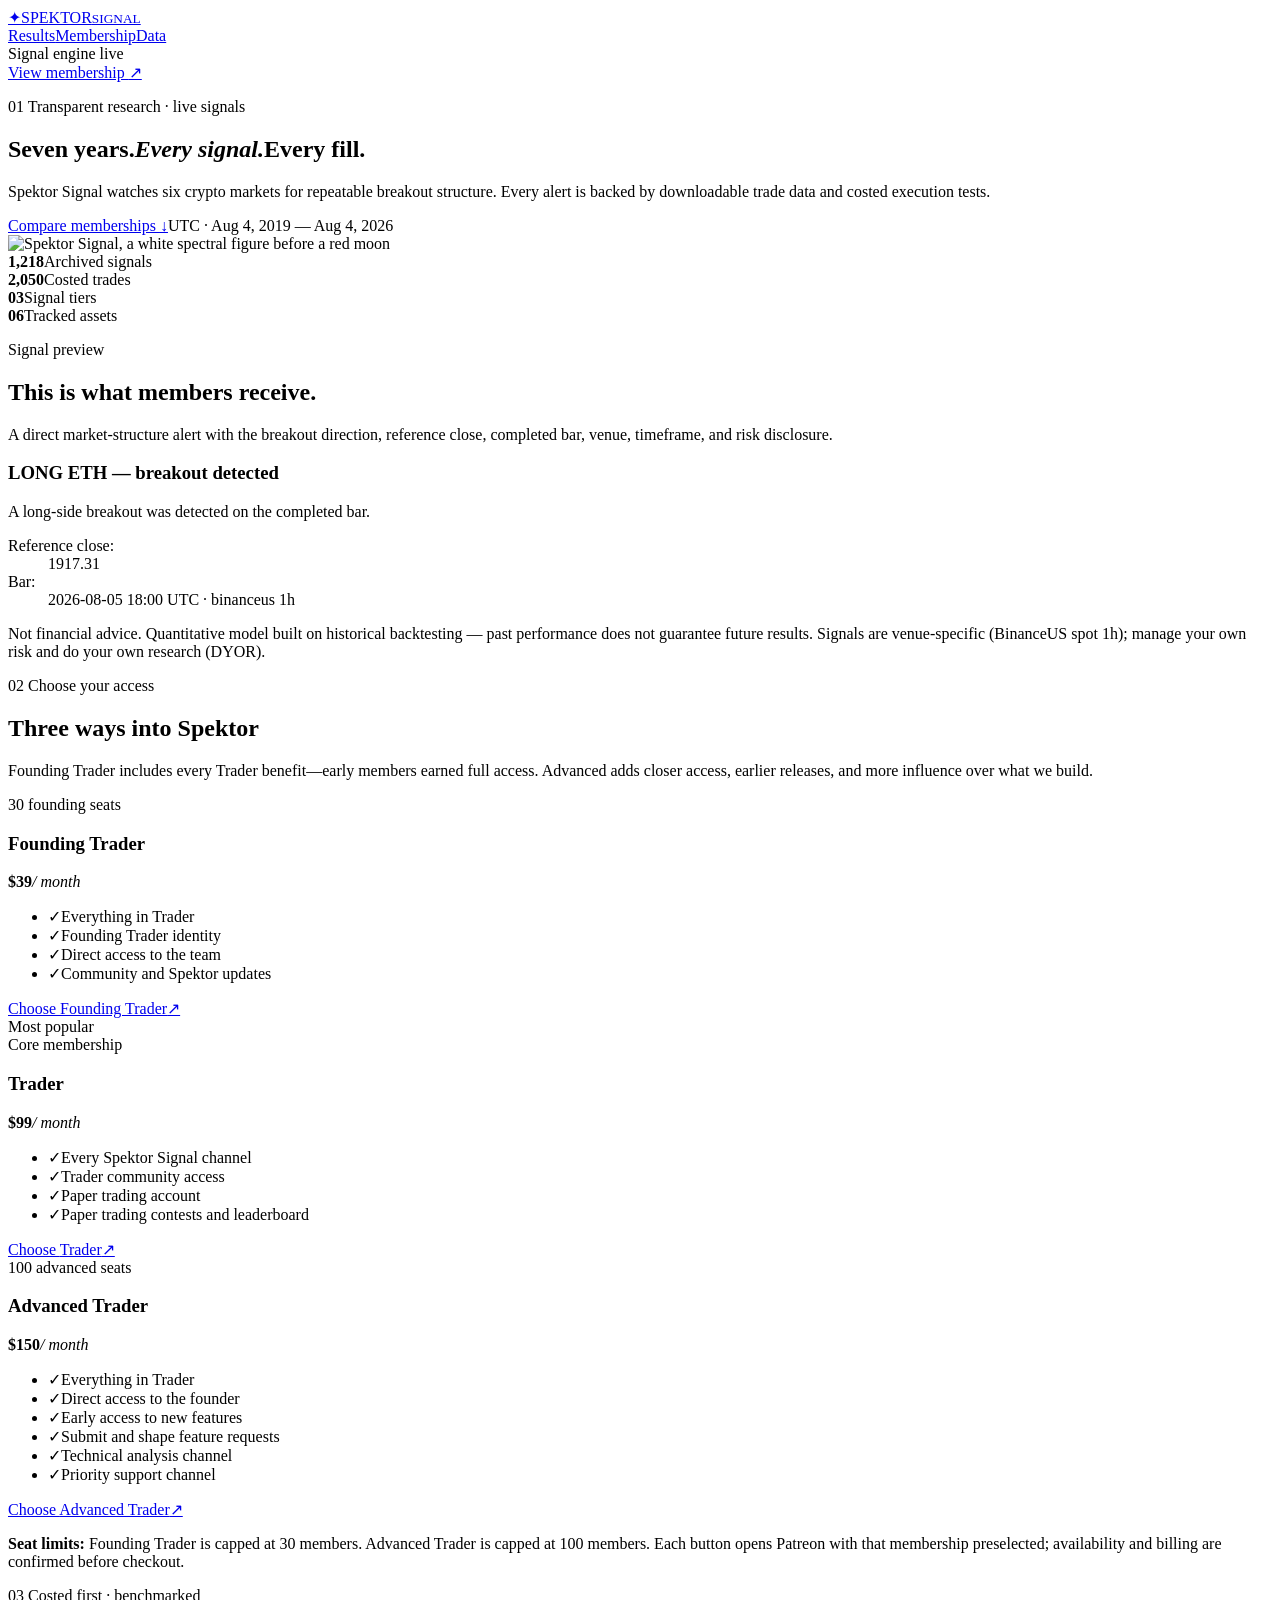
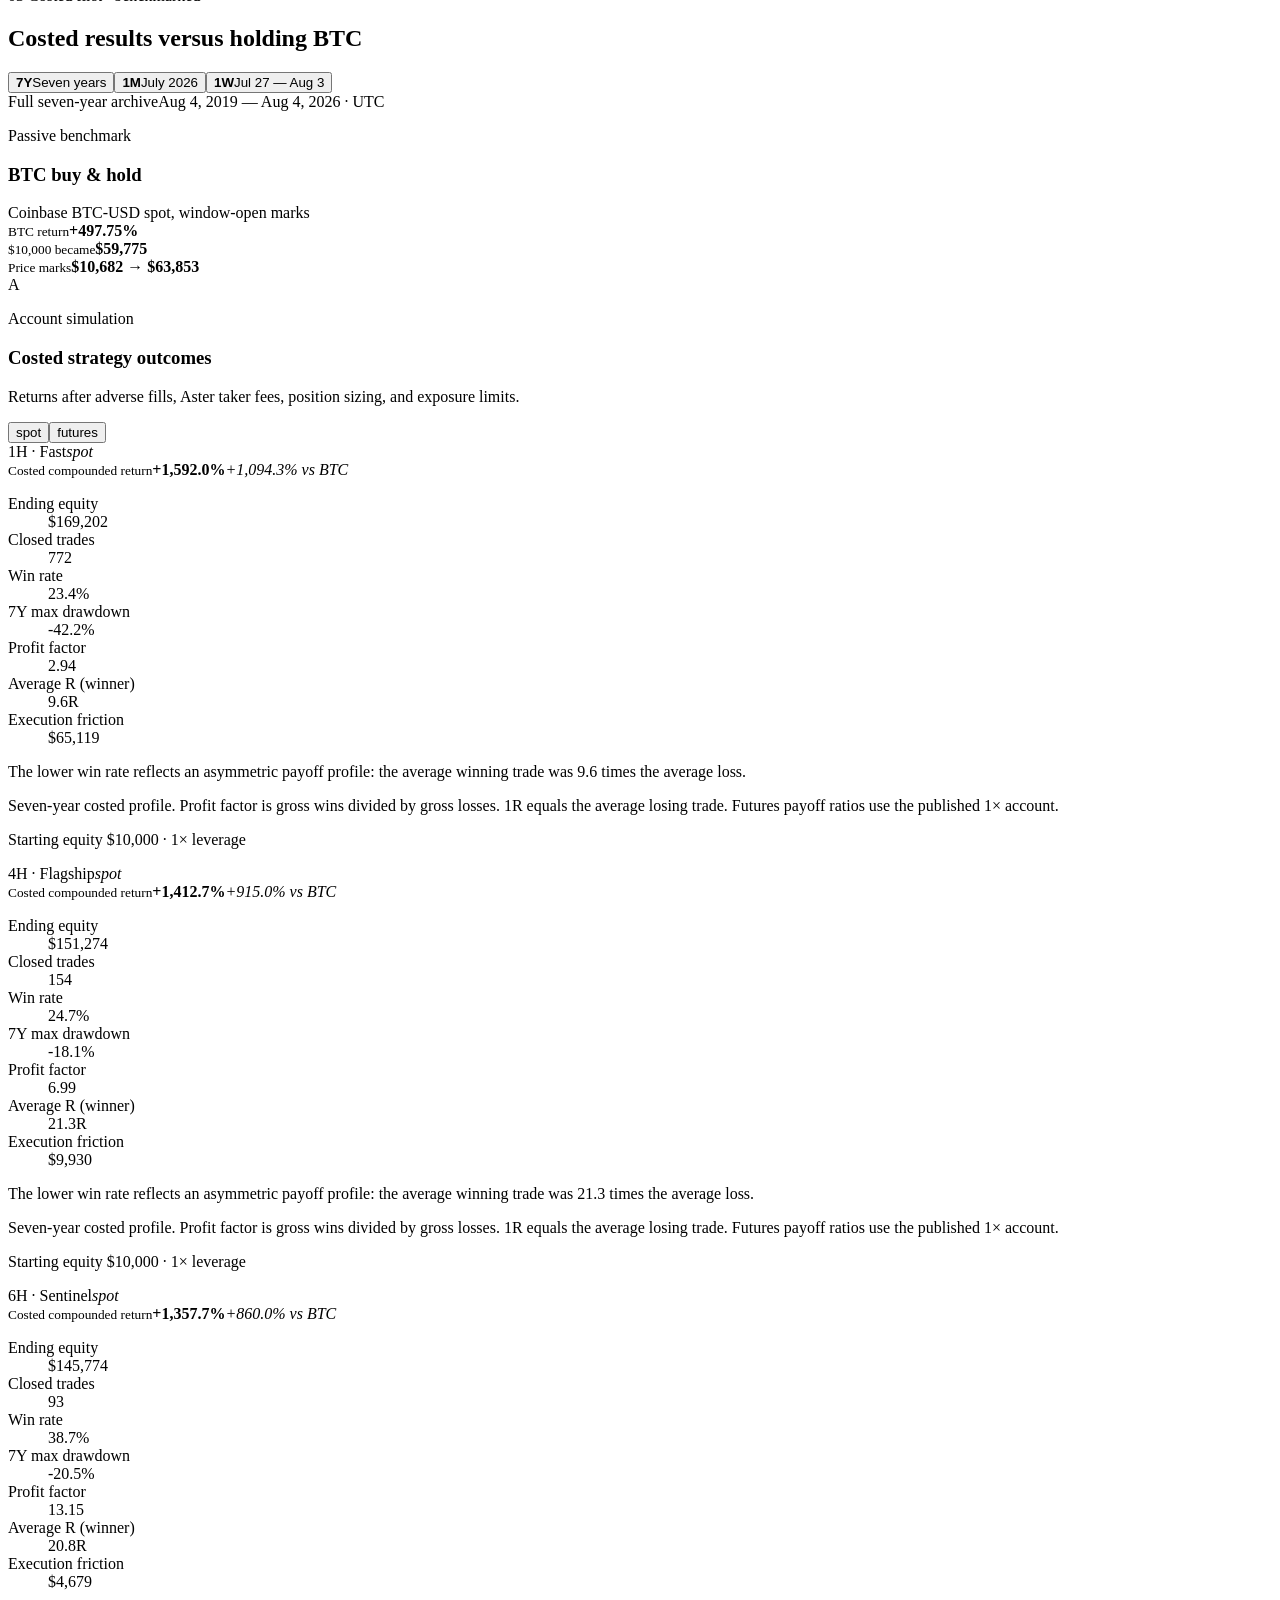
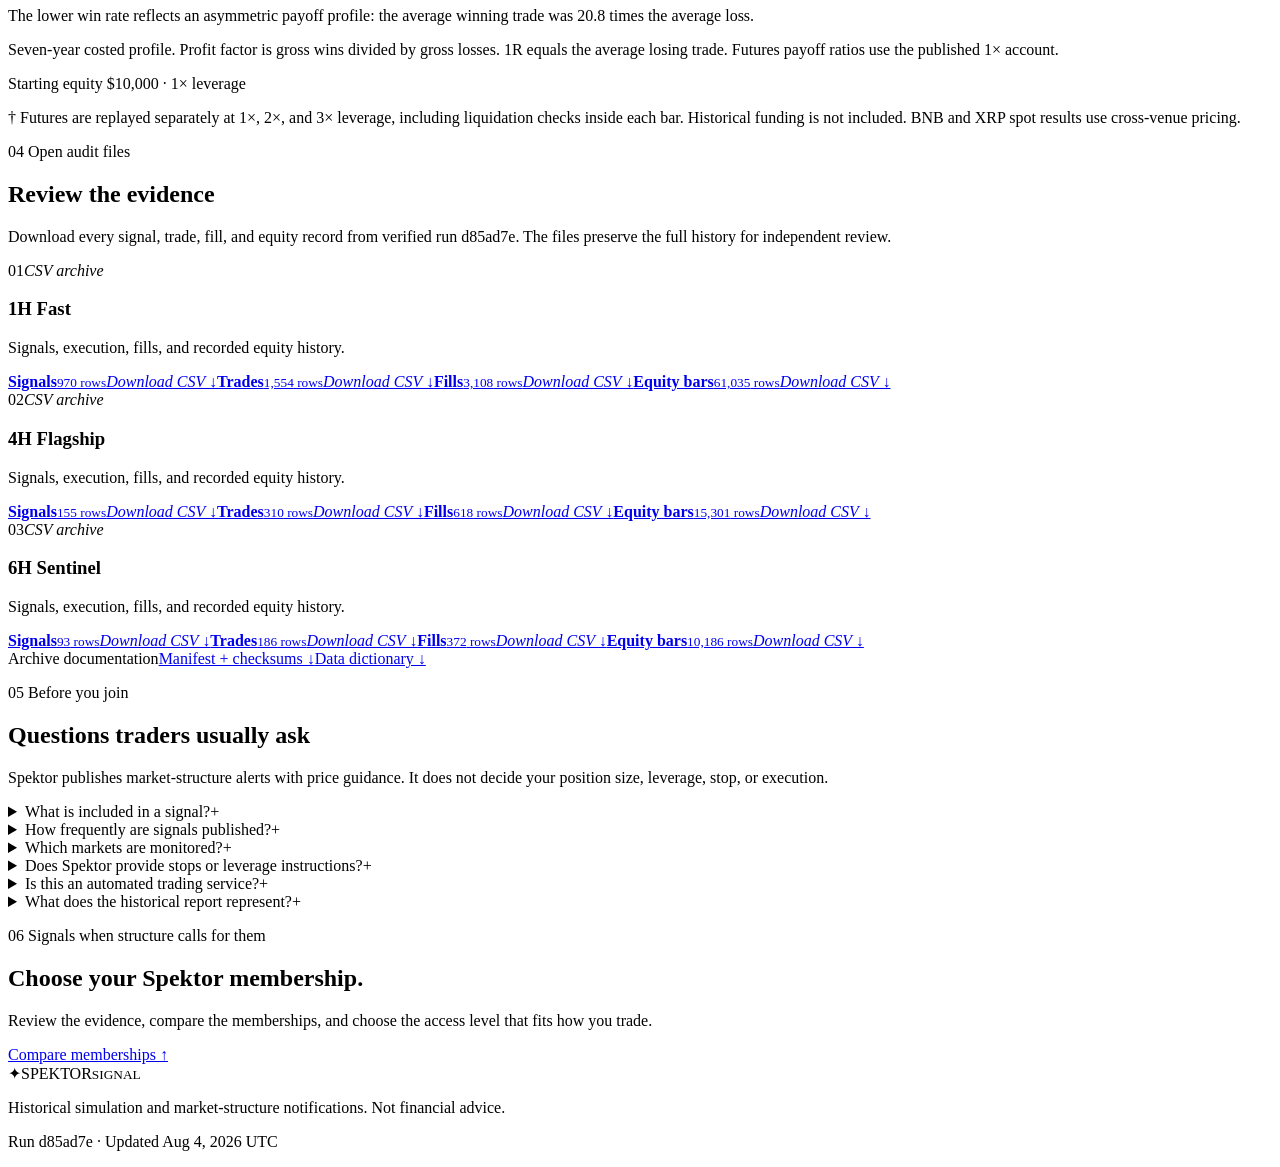
==== commit d0661635: "Publish corrected Advanced Trader cap" ====
--- a/index.html
+++ b/index.html
@@ -1 +1 @@
-<!DOCTYPE html><html lang="en"><head><meta charSet="utf-8"/><meta name="viewport" content="width=device-width, initial-scale=1"/><link rel="preload" as="image" href="/Spektor-Signal/spektor-signals.png"/><link rel="stylesheet" href="/Spektor-Signal/_next/static/chunks/0qf00_q4wkr76.css" data-precedence="next"/><link rel="preload" as="script" fetchPriority="low" href="/Spektor-Signal/_next/static/chunks/0ht900cau6_ur.js"/><script src="/Spektor-Signal/_next/static/chunks/0hezz~6kmhx5x.js" async=""></script><script src="/Spektor-Signal/_next/static/chunks/07lhk_q6pmm3r.js" async=""></script><script src="/Spektor-Signal/_next/static/chunks/turbopack-0l~~an48zrcbu.js" async=""></script><script src="/Spektor-Signal/_next/static/chunks/0dbhjjzl8qfwv.js" async=""></script><script src="/Spektor-Signal/_next/static/chunks/158ac.rls12l6.js" async=""></script><title>Spektor Signal — Signals With a Public Record</title><meta name="description" content="Tiered crypto breakout signals backed by a downloadable costed simulation, BTC benchmarks, and downloadable audit data."/><meta property="og:title" content="Spektor Signal — Signals With a Public Record"/><meta property="og:description" content="Seven years. Every signal. Every fill. Benchmarked against BTC and published with downloadable audit data."/><meta property="og:image" content="https://thegingerrbtc.github.io/Spektor-Signal/spektor-signals.png"/><meta property="og:image:width" content="1024"/><meta property="og:image:height" content="1024"/><meta property="og:image:alt" content="Spektor Signal"/><meta property="og:type" content="website"/><meta name="twitter:card" content="summary_large_image"/><meta name="twitter:title" content="Spektor Signal — Signals With a Public Record"/><meta name="twitter:description" content="Seven years. Every signal. Every fill. Benchmarked against BTC with downloadable audit data."/><meta name="twitter:image" content="https://thegingerrbtc.github.io/Spektor-Signal/spektor-signals.png"/><link rel="shortcut icon" href="/Spektor-Signal/spektor-signals.png"/><link rel="icon" href="/Spektor-Signal/spektor-signals.png"/><script src="/Spektor-Signal/_next/static/chunks/03~yq9q893hmn.js" noModule=""></script></head><body><div hidden=""><!--$--><!--/$--></div><main><div class="noise" aria-hidden="true"></div><header class="site-header"><a class="wordmark" href="#top" aria-label="Spektor Signal home"><span class="wordmark-sigil">✦</span><span>SPEKTOR</span><small>SIGNAL</small></a><nav aria-label="Primary navigation"><a href="#results">Results</a><a href="#membership">Membership</a><a href="#data">Data</a></nav><div class="header-actions"><div class="status"><i></i> Signal engine live</div><a class="membership-header-link" href="https://www.patreon.com/cw/SpektorProtocol/membership" target="_blank" rel="noreferrer">View membership <span aria-hidden="true">↗</span></a></div></header><section class="hero" id="top"><div class="hero-copy"><p class="eyebrow"><span>01</span> Transparent research · live signals</p><h1 class="hero-title"><span class="hero-title-line">Seven years.</span><span class="hero-title-line"><em>Every signal.</em></span><span class="hero-title-line">Every fill.</span></h1><p class="lede">Spektor Signal watches six crypto markets for repeatable breakout structure. Every alert is backed by downloadable trade data and costed execution tests.</p><div class="hero-actions"><a class="membership-action" href="#membership">Compare memberships <span aria-hidden="true">↓</span></a><span class="window">UTC · <!-- -->Aug 4, 2019<!-- --> — <!-- -->Aug 4, 2026</span></div></div><div class="hero-art" aria-label="Spektor Signal artwork"><div class="portrait-frame"><img src="/Spektor-Signal/spektor-signals.png" alt="Spektor Signal, a white spectral figure before a red moon"/></div></div><div class="hero-stats" aria-label="Archive totals"><div><strong>1,218</strong><span>Archived signals</span></div><div><strong>2,050</strong><span>Costed trades</span></div><div><strong>03</strong><span>Signal tiers</span></div><div><strong>06</strong><span>Tracked assets</span></div></div></section><section class="signal-preview" id="sample"><div class="signal-preview-heading"><p class="eyebrow">Signal preview</p><h2>This is what members receive.</h2><p>A direct market-structure alert with the breakout direction, reference close, completed bar, venue, timeframe, and risk disclosure.</p></div><article class="signal-component" aria-label="Sample Spektor Signal"><div class="signal-component-rail" aria-hidden="true"></div><div class="signal-component-content"><h3>LONG ETH — breakout detected</h3><p>A long-side breakout was detected on the completed bar.</p><dl><div><dt>Reference close:</dt><dd>1917.31</dd></div><div><dt>Bar:</dt><dd>2026-08-05 18:00 UTC · binanceus 1h</dd></div></dl><p class="signal-component-disclaimer">Not financial advice. Quantitative model built on historical backtesting — past performance does not guarantee future results. Signals are venue-specific (BinanceUS spot 1h); manage your own risk and do your own research (DYOR).</p></div></article></section><section class="membership" id="membership"><div class="section-heading"><div><p class="eyebrow"><span>02</span> Choose your access</p><h2>Three ways into Spektor</h2></div><p class="membership-lede">Founding Trader includes every Trader benefit—early members earned full access. Advanced adds closer access, earlier releases, and more influence over what we build.</p></div><div class="membership-grid"><article class="membership-card "><div class="membership-top"><span>30 founding seats</span><h3>Founding Trader</h3><p><strong>$<!-- -->39</strong><i>/ month</i></p></div><ul><li><span>✓</span>Everything in Trader</li><li><span>✓</span>Founding Trader identity</li><li><span>✓</span>Direct access to the team</li><li><span>✓</span>Community and Spektor updates</li></ul><a href="https://www.patreon.com/checkout/SpektorProtocol?rid=29276098" target="_blank" rel="noreferrer">Choose <!-- -->Founding Trader<span>↗</span></a></article><article class="membership-card featured"><div class="popular">Most popular</div><div class="membership-top"><span>Core membership</span><h3>Trader</h3><p><strong>$<!-- -->99</strong><i>/ month</i></p></div><ul><li><span>✓</span>Every Spektor Signal channel</li><li><span>✓</span>Trader community access</li><li><span>✓</span>Paper trading account</li><li><span>✓</span>Paper trading contests and leaderboard</li></ul><a href="https://www.patreon.com/checkout/SpektorProtocol?rid=29276100" target="_blank" rel="noreferrer">Choose <!-- -->Trader<span>↗</span></a></article><article class="membership-card "><div class="membership-top"><span>150 advanced seats</span><h3>Advanced Trader</h3><p><strong>$<!-- -->150</strong><i>/ month</i></p></div><ul><li><span>✓</span>Everything in Trader</li><li><span>✓</span>Direct access to the founder</li><li><span>✓</span>Early access to new features</li><li><span>✓</span>Submit and shape feature requests</li><li><span>✓</span>Technical analysis channel</li><li><span>✓</span>Priority support channel</li></ul><a href="https://www.patreon.com/checkout/SpektorProtocol?rid=29276102" target="_blank" rel="noreferrer">Choose <!-- -->Advanced Trader<span>↗</span></a></article></div><p class="membership-note"><strong>Seat limits:</strong> Founding Trader is capped at 30 members. Advanced Trader is capped at 150 members. Each button opens Patreon with that membership preselected; availability and billing are confirmed before checkout.</p></section><section class="results-shell" id="results"><div class="section-heading"><div><p class="eyebrow"><span>03</span> Costed first · benchmarked</p><h2>Costed results versus holding BTC</h2></div><div class="period-control" role="group" aria-label="Select report period"><button type="button" aria-pressed="true"><b>7Y</b><span>Seven years</span></button><button type="button" aria-pressed="false"><b>1M</b><span>July 2026</span></button><button type="button" aria-pressed="false"><b>1W</b><span>Jul 27 — Aug 3</span></button></div></div><div class="period-line"><span>Full seven-year archive</span><i></i><span>Aug 4, 2019<!-- --> — <!-- -->Aug 4, 2026<!-- --> · UTC</span></div><div class="benchmark-band"><div><p>Passive benchmark</p><h3>BTC buy &amp; hold</h3><span>Coinbase BTC-USD spot, window-open marks</span></div><div><small>BTC return</small><strong>+497.75%</strong></div><div><small>$10,000 became</small><strong>$59,775</strong></div><div><small>Price marks</small><strong>$10,682<!-- --> → <!-- -->$63,853</strong></div></div><section class="metric-domain bot-domain" aria-labelledby="bot-title"><div class="domain-intro"><div class="domain-number">A</div><div><p class="domain-kicker">Account simulation</p><h3 id="bot-title">Costed strategy outcomes</h3><p>Returns after adverse fills, Aster taker fees, position sizing, and exposure limits.</p></div><div class="market-control" role="group" aria-label="Select simulated market"><button type="button" aria-pressed="true">spot</button><button type="button" aria-pressed="false">futures</button></div></div><div class="bot-grid"><article class="bot-card"><div class="card-top"><span>1H<!-- --> · <!-- -->Fast</span><i>spot</i></div><div class="bot-return "><small>Costed compounded return</small><strong>+1,592.0%</strong><em class="ahead">+1,094.3%<!-- --> vs BTC</em></div><div class="equity-track" aria-hidden="true"><span style="width:99.501325%"></span></div><dl><div><dt>Ending equity</dt><dd>$169,202</dd></div><div><dt>Closed trades</dt><dd>772</dd></div><div><dt>Win rate</dt><dd>23.4<!-- -->%</dd></div><div class="expectancy-metric"><dt>7Y max drawdown</dt><dd>-42.2%</dd></div><div class="expectancy-metric"><dt>Profit factor</dt><dd>2.94</dd></div><div class="expectancy-metric"><dt>Average R (winner)</dt><dd>9.6<!-- -->R</dd></div><div><dt>Execution friction</dt><dd>$65,119</dd></div></dl><p class="expectancy-copy">The lower win rate reflects an asymmetric payoff profile: the average winning trade was <!-- -->9.6<!-- --> times the average loss.</p><p class="expectancy-note">Seven-year costed profile. Profit factor is gross wins divided by gross losses. 1R equals the average losing trade. Futures payoff ratios use the published 1× account.</p><p>Starting equity <!-- -->$10,000<!-- --> · <!-- -->1<!-- -->× leverage</p></article><article class="bot-card"><div class="card-top"><span>4H<!-- --> · <!-- -->Flagship</span><i>spot</i></div><div class="bot-return "><small>Costed compounded return</small><strong>+1,412.7%</strong><em class="ahead">+915.0%<!-- --> vs BTC</em></div><div class="equity-track" aria-hidden="true"><span style="width:88.2964%"></span></div><dl><div><dt>Ending equity</dt><dd>$151,274</dd></div><div><dt>Closed trades</dt><dd>154</dd></div><div><dt>Win rate</dt><dd>24.7<!-- -->%</dd></div><div class="expectancy-metric"><dt>7Y max drawdown</dt><dd>-18.1%</dd></div><div class="expectancy-metric"><dt>Profit factor</dt><dd>6.99</dd></div><div class="expectancy-metric"><dt>Average R (winner)</dt><dd>21.3<!-- -->R</dd></div><div><dt>Execution friction</dt><dd>$9,930</dd></div></dl><p class="expectancy-copy">The lower win rate reflects an asymmetric payoff profile: the average winning trade was <!-- -->21.3<!-- --> times the average loss.</p><p class="expectancy-note">Seven-year costed profile. Profit factor is gross wins divided by gross losses. 1R equals the average losing trade. Futures payoff ratios use the published 1× account.</p><p>Starting equity <!-- -->$10,000<!-- --> · <!-- -->1<!-- -->× leverage</p></article><article class="bot-card"><div class="card-top"><span>6H<!-- --> · <!-- -->Sentinel</span><i>spot</i></div><div class="bot-return "><small>Costed compounded return</small><strong>+1,357.7%</strong><em class="ahead">+860.0%<!-- --> vs BTC</em></div><div class="equity-track" aria-hidden="true"><span style="width:84.8588875%"></span></div><dl><div><dt>Ending equity</dt><dd>$145,774</dd></div><div><dt>Closed trades</dt><dd>93</dd></div><div><dt>Win rate</dt><dd>38.7<!-- -->%</dd></div><div class="expectancy-metric"><dt>7Y max drawdown</dt><dd>-20.5%</dd></div><div class="expectancy-metric"><dt>Profit factor</dt><dd>13.15</dd></div><div class="expectancy-metric"><dt>Average R (winner)</dt><dd>20.8<!-- -->R</dd></div><div><dt>Execution friction</dt><dd>$4,679</dd></div></dl><p class="expectancy-copy">The lower win rate reflects an asymmetric payoff profile: the average winning trade was <!-- -->20.8<!-- --> times the average loss.</p><p class="expectancy-note">Seven-year costed profile. Profit factor is gross wins divided by gross losses. 1R equals the average losing trade. Futures payoff ratios use the published 1× account.</p><p>Starting equity <!-- -->$10,000<!-- --> · <!-- -->1<!-- -->× leverage</p></article></div><p class="execution-note"><span>†</span> Futures are replayed separately at 1×, 2×, and 3× leverage, including liquidation checks inside each bar. Historical funding is not included. BNB and XRP spot results use cross-venue pricing.</p></section></section><section class="data-archive" id="data"><div class="section-heading"><div><p class="eyebrow"><span>04</span> Open audit files</p><h2>Review the evidence</h2></div><p class="archive-lede">Download every signal, trade, fill, and equity record from verified run d85ad7e. The files preserve the full history for independent review.</p></div><div class="archive-grid"><article class="archive-card"><div class="archive-card-top"><span>01</span><i>CSV archive</i></div><h3>1H<!-- --> <!-- -->Fast</h3><p>Signals, execution, fills, and recorded equity history.</p><div class="download-list"><a class="download-link" href="/Spektor-Signal/downloads/1h-fast/signals.csv" download=""><span><b>Signals</b><small>970<!-- --> rows</small></span><i>Download CSV ↓</i></a><a class="download-link" href="/Spektor-Signal/downloads/1h-fast/trades.csv" download=""><span><b>Trades</b><small>1,554<!-- --> rows</small></span><i>Download CSV ↓</i></a><a class="download-link" href="/Spektor-Signal/downloads/1h-fast/fills.csv" download=""><span><b>Fills</b><small>3,108<!-- --> rows</small></span><i>Download CSV ↓</i></a><a class="download-link" href="/Spektor-Signal/downloads/1h-fast/equity-bars.csv" download=""><span><b>Equity bars</b><small>61,035<!-- --> rows</small></span><i>Download CSV ↓</i></a></div></article><article class="archive-card"><div class="archive-card-top"><span>02</span><i>CSV archive</i></div><h3>4H<!-- --> <!-- -->Flagship</h3><p>Signals, execution, fills, and recorded equity history.</p><div class="download-list"><a class="download-link" href="/Spektor-Signal/downloads/4h-flagship/signals.csv" download=""><span><b>Signals</b><small>155<!-- --> rows</small></span><i>Download CSV ↓</i></a><a class="download-link" href="/Spektor-Signal/downloads/4h-flagship/trades.csv" download=""><span><b>Trades</b><small>310<!-- --> rows</small></span><i>Download CSV ↓</i></a><a class="download-link" href="/Spektor-Signal/downloads/4h-flagship/fills.csv" download=""><span><b>Fills</b><small>618<!-- --> rows</small></span><i>Download CSV ↓</i></a><a class="download-link" href="/Spektor-Signal/downloads/4h-flagship/equity-bars.csv" download=""><span><b>Equity bars</b><small>15,301<!-- --> rows</small></span><i>Download CSV ↓</i></a></div></article><article class="archive-card"><div class="archive-card-top"><span>03</span><i>CSV archive</i></div><h3>6H<!-- --> <!-- -->Sentinel</h3><p>Signals, execution, fills, and recorded equity history.</p><div class="download-list"><a class="download-link" href="/Spektor-Signal/downloads/6h-sentinel/signals.csv" download=""><span><b>Signals</b><small>93<!-- --> rows</small></span><i>Download CSV ↓</i></a><a class="download-link" href="/Spektor-Signal/downloads/6h-sentinel/trades.csv" download=""><span><b>Trades</b><small>186<!-- --> rows</small></span><i>Download CSV ↓</i></a><a class="download-link" href="/Spektor-Signal/downloads/6h-sentinel/fills.csv" download=""><span><b>Fills</b><small>372<!-- --> rows</small></span><i>Download CSV ↓</i></a><a class="download-link" href="/Spektor-Signal/downloads/6h-sentinel/equity-bars.csv" download=""><span><b>Equity bars</b><small>10,186<!-- --> rows</small></span><i>Download CSV ↓</i></a></div></article></div><div class="archive-utilities"><span>Archive documentation</span><a href="/Spektor-Signal/downloads/archive-manifest.csv" download="">Manifest + checksums ↓</a><a href="/Spektor-Signal/downloads/data-dictionary.csv" download="">Data dictionary ↓</a></div></section><section class="faq" id="faq"><div class="section-heading"><div><p class="eyebrow"><span>05</span> Before you join</p><h2>Questions traders usually ask</h2></div><p class="faq-lede">Spektor publishes market-structure alerts with price guidance. It does not decide your position size, leverage, stop, or execution.</p></div><div class="faq-grid"><details><summary>What is included in a signal?<span>+</span></summary><p>Direction, symbol, signal tier, timeframe, timestamp, and price guidance in a concise alert.</p></details><details><summary>How frequently are signals published?<span>+</span></summary><p>There is no fixed schedule. Signals arrive only when the relevant market and timeframe satisfy the system&#x27;s breakout conditions.</p></details><details><summary>Which markets are monitored?<span>+</span></summary><p>BTC, ETH, SOL, BNB, XRP, and DOGE across 1H Fast, 4H Flagship, and 6H Sentinel.</p></details><details><summary>Does Spektor provide stops or leverage instructions?<span>+</span></summary><p>No. Spektor identifies breakout structure and price context. Members remain responsible for risk, sizing, leverage, and execution.</p></details><details><summary>Is this an automated trading service?<span>+</span></summary><p>No. Membership provides alerts and research access. The paper-trading system is a simulation and does not place real trades.</p></details><details><summary>What does the historical report represent?<span>+</span></summary><p>The historical report is a costed simulation using archived market data. It is not a guarantee of future performance.</p></details></div></section><section class="closing-cta"><p class="eyebrow"><span>06</span> Signals when structure calls for them</p><h2>Choose your Spektor membership.</h2><p>Review the evidence, compare the memberships, and choose the access level that fits how you trade.</p><a href="#membership">Compare memberships <span>↑</span></a></section><footer><div class="wordmark"><span class="wordmark-sigil">✦</span><span>SPEKTOR</span><small>SIGNAL</small></div><p>Historical simulation and market-structure notifications. Not financial advice.</p><p>Run d85ad7e · Updated Aug 4, 2026 UTC</p></footer></main><!--$--><!--/$--><script src="/Spektor-Signal/_next/static/chunks/0ht900cau6_ur.js" id="_R_" async=""></script><script>(self.__next_f=self.__next_f||[]).push([0])</script><script>self.__next_f.push([1,"1:\"$Sreact.fragment\"\n2:I[39756,[\"/Spektor-Signal/_next/static/chunks/0dbhjjzl8qfwv.js\"],\"default\"]\n3:I[37457,[\"/Spektor-Signal/_next/static/chunks/0dbhjjzl8qfwv.js\"],\"default\"]\n4:I[47257,[\"/Spektor-Signal/_next/static/chunks/0dbhjjzl8qfwv.js\"],\"ClientPageRoot\"]\n5:I[31713,[\"/Spektor-Signal/_next/static/chunks/0dbhjjzl8qfwv.js\",\"/Spektor-Signal/_next/static/chunks/158ac.rls12l6.js\"],\"default\"]\n8:I[97367,[\"/Spektor-Signal/_next/static/chunks/0dbhjjzl8qfwv.js\"],\"OutletBoundary\"]\n9:\"$Sreact.suspense\"\nb:I[97367,[\"/Spektor-Signal/_next/static/chunks/0dbhjjzl8qfwv.js\"],\"ViewportBoundary\"]\nd:I[97367,[\"/Spektor-Signal/_next/static/chunks/0dbhjjzl8qfwv.js\"],\"MetadataBoundary\"]\nf:I[68027,[\"/Spektor-Signal/_next/static/chunks/0dbhjjzl8qfwv.js\"],\"default\",1]\n:HL[\"/Spektor-Signal/_next/static/chunks/0qf00_q4wkr76.css\",\"style\"]\n"])</script><script>self.__next_f.push([1,"0:{\"P\":null,\"c\":[\"\",\"\"],\"q\":\"\",\"i\":false,\"f\":[[[\"\",{\"children\":[\"__PAGE__\",{}]},\"$undefined\",\"$undefined\",16],[[\"$\",\"$1\",\"c\",{\"children\":[[[\"$\",\"link\",\"0\",{\"rel\":\"stylesheet\",\"href\":\"/Spektor-Signal/_next/static/chunks/0qf00_q4wkr76.css\",\"precedence\":\"next\",\"crossOrigin\":\"$undefined\",\"nonce\":\"$undefined\"}],[\"$\",\"script\",\"script-0\",{\"src\":\"/Spektor-Signal/_next/static/chunks/0dbhjjzl8qfwv.js\",\"async\":true,\"nonce\":\"$undefined\"}]],[\"$\",\"html\",null,{\"lang\":\"en\",\"children\":[\"$\",\"body\",null,{\"children\":[\"$\",\"$L2\",null,{\"parallelRouterKey\":\"children\",\"error\":\"$undefined\",\"errorStyles\":\"$undefined\",\"errorScripts\":\"$undefined\",\"template\":[\"$\",\"$L3\",null,{}],\"templateStyles\":\"$undefined\",\"templateScripts\":\"$undefined\",\"notFound\":[[[\"$\",\"title\",null,{\"children\":\"404: This page could not be found.\"}],[\"$\",\"div\",null,{\"style\":{\"fontFamily\":\"system-ui,\\\"Segoe UI\\\",Roboto,Helvetica,Arial,sans-serif,\\\"Apple Color Emoji\\\",\\\"Segoe UI Emoji\\\"\",\"height\":\"100vh\",\"textAlign\":\"center\",\"display\":\"flex\",\"flexDirection\":\"column\",\"alignItems\":\"center\",\"justifyContent\":\"center\"},\"children\":[\"$\",\"div\",null,{\"children\":[[\"$\",\"style\",null,{\"dangerouslySetInnerHTML\":{\"__html\":\"body{color:#000;background:#fff;margin:0}.next-error-h1{border-right:1px solid rgba(0,0,0,.3)}@media (prefers-color-scheme:dark){body{color:#fff;background:#000}.next-error-h1{border-right:1px solid rgba(255,255,255,.3)}}\"}}],[\"$\",\"h1\",null,{\"className\":\"next-error-h1\",\"style\":{\"display\":\"inline-block\",\"margin\":\"0 20px 0 0\",\"padding\":\"0 23px 0 0\",\"fontSize\":24,\"fontWeight\":500,\"verticalAlign\":\"top\",\"lineHeight\":\"49px\"},\"children\":404}],[\"$\",\"div\",null,{\"style\":{\"display\":\"inline-block\"},\"children\":[\"$\",\"h2\",null,{\"style\":{\"fontSize\":14,\"fontWeight\":400,\"lineHeight\":\"49px\",\"margin\":0},\"children\":\"This page could not be found.\"}]}]]}]}]],[]],\"forbidden\":\"$undefined\",\"unauthorized\":\"$undefined\"}]}]}]]}],{\"children\":[[\"$\",\"$1\",\"c\",{\"children\":[[\"$\",\"$L4\",null,{\"Component\":\"$5\",\"serverProvidedParams\":{\"searchParams\":{},\"params\":{},\"promises\":[\"$@6\",\"$@7\"]}}],[[\"$\",\"script\",\"script-0\",{\"src\":\"/Spektor-Signal/_next/static/chunks/158ac.rls12l6.js\",\"async\":true,\"nonce\":\"$undefined\"}]],[\"$\",\"$L8\",null,{\"children\":[\"$\",\"$9\",null,{\"name\":\"Next.MetadataOutlet\",\"children\":\"$@a\"}]}]]}],{},null,false,null]},null,false,null],[\"$\",\"$1\",\"h\",{\"children\":[null,[\"$\",\"$Lb\",null,{\"children\":\"$Lc\"}],[\"$\",\"div\",null,{\"hidden\":true,\"children\":[\"$\",\"$Ld\",null,{\"children\":[\"$\",\"$9\",null,{\"name\":\"Next.Metadata\",\"children\":\"$Le\"}]}]}],null]}],false]],\"m\":\"$undefined\",\"G\":[\"$f\",[[\"$\",\"link\",\"0\",{\"rel\":\"stylesheet\",\"href\":\"/Spektor-Signal/_next/static/chunks/0qf00_q4wkr76.css\",\"precedence\":\"next\",\"crossOrigin\":\"$undefined\",\"nonce\":\"$undefined\"}]]],\"S\":true,\"h\":null,\"s\":\"$undefined\",\"l\":\"$undefined\",\"p\":\"$undefined\",\"d\":\"$undefined\",\"b\":\"08WWNoB2JpsutqFn8aT-j\"}\n"])</script><script>self.__next_f.push([1,"6:{}\n7:\"$0:f:0:1:1:children:0:props:children:0:props:serverProvidedParams:params\"\n"])</script><script>self.__next_f.push([1,"c:[[\"$\",\"meta\",\"0\",{\"charSet\":\"utf-8\"}],[\"$\",\"meta\",\"1\",{\"name\":\"viewport\",\"content\":\"width=device-width, initial-scale=1\"}]]\n"])</script><script>self.__next_f.push([1,"10:I[27201,[\"/Spektor-Signal/_next/static/chunks/0dbhjjzl8qfwv.js\"],\"IconMark\"]\na:null\n"])</script><script>self.__next_f.push([1,"e:[[\"$\",\"title\",\"0\",{\"children\":\"Spektor Signal — Signals With a Public Record\"}],[\"$\",\"meta\",\"1\",{\"name\":\"description\",\"content\":\"Tiered crypto breakout signals backed by a downloadable costed simulation, BTC benchmarks, and downloadable audit data.\"}],[\"$\",\"meta\",\"2\",{\"property\":\"og:title\",\"content\":\"Spektor Signal — Signals With a Public Record\"}],[\"$\",\"meta\",\"3\",{\"property\":\"og:description\",\"content\":\"Seven years. Every signal. Every fill. Benchmarked against BTC and published with downloadable audit data.\"}],[\"$\",\"meta\",\"4\",{\"property\":\"og:image\",\"content\":\"https://thegingerrbtc.github.io/Spektor-Signal/spektor-signals.png\"}],[\"$\",\"meta\",\"5\",{\"property\":\"og:image:width\",\"content\":\"1024\"}],[\"$\",\"meta\",\"6\",{\"property\":\"og:image:height\",\"content\":\"1024\"}],[\"$\",\"meta\",\"7\",{\"property\":\"og:image:alt\",\"content\":\"Spektor Signal\"}],[\"$\",\"meta\",\"8\",{\"property\":\"og:type\",\"content\":\"website\"}],[\"$\",\"meta\",\"9\",{\"name\":\"twitter:card\",\"content\":\"summary_large_image\"}],[\"$\",\"meta\",\"10\",{\"name\":\"twitter:title\",\"content\":\"Spektor Signal — Signals With a Public Record\"}],[\"$\",\"meta\",\"11\",{\"name\":\"twitter:description\",\"content\":\"Seven years. Every signal. Every fill. Benchmarked against BTC with downloadable audit data.\"}],[\"$\",\"meta\",\"12\",{\"name\":\"twitter:image\",\"content\":\"https://thegingerrbtc.github.io/Spektor-Signal/spektor-signals.png\"}],[\"$\",\"link\",\"13\",{\"rel\":\"shortcut icon\",\"href\":\"/Spektor-Signal/spektor-signals.png\"}],[\"$\",\"link\",\"14\",{\"rel\":\"icon\",\"href\":\"/Spektor-Signal/spektor-signals.png\"}],[\"$\",\"$L10\",\"15\",{}]]\n"])</script></body></html>+<!DOCTYPE html><html lang="en"><head><meta charSet="utf-8"/><meta name="viewport" content="width=device-width, initial-scale=1"/><link rel="preload" as="image" href="/Spektor-Signal/spektor-signals.png"/><link rel="stylesheet" href="/Spektor-Signal/_next/static/chunks/0qf00_q4wkr76.css" data-precedence="next"/><link rel="preload" as="script" fetchPriority="low" href="/Spektor-Signal/_next/static/chunks/0ht900cau6_ur.js"/><script src="/Spektor-Signal/_next/static/chunks/0hezz~6kmhx5x.js" async=""></script><script src="/Spektor-Signal/_next/static/chunks/07lhk_q6pmm3r.js" async=""></script><script src="/Spektor-Signal/_next/static/chunks/turbopack-0l~~an48zrcbu.js" async=""></script><script src="/Spektor-Signal/_next/static/chunks/0dbhjjzl8qfwv.js" async=""></script><script src="/Spektor-Signal/_next/static/chunks/04kzxokji95h_.js" async=""></script><title>Spektor Signal — Signals With a Public Record</title><meta name="description" content="Tiered crypto breakout signals backed by a downloadable costed simulation, BTC benchmarks, and downloadable audit data."/><meta property="og:title" content="Spektor Signal — Signals With a Public Record"/><meta property="og:description" content="Seven years. Every signal. Every fill. Benchmarked against BTC and published with downloadable audit data."/><meta property="og:image" content="https://thegingerrbtc.github.io/Spektor-Signal/spektor-signals.png"/><meta property="og:image:width" content="1024"/><meta property="og:image:height" content="1024"/><meta property="og:image:alt" content="Spektor Signal"/><meta property="og:type" content="website"/><meta name="twitter:card" content="summary_large_image"/><meta name="twitter:title" content="Spektor Signal — Signals With a Public Record"/><meta name="twitter:description" content="Seven years. Every signal. Every fill. Benchmarked against BTC with downloadable audit data."/><meta name="twitter:image" content="https://thegingerrbtc.github.io/Spektor-Signal/spektor-signals.png"/><link rel="shortcut icon" href="/Spektor-Signal/spektor-signals.png"/><link rel="icon" href="/Spektor-Signal/spektor-signals.png"/><script src="/Spektor-Signal/_next/static/chunks/03~yq9q893hmn.js" noModule=""></script></head><body><div hidden=""><!--$--><!--/$--></div><main><div class="noise" aria-hidden="true"></div><header class="site-header"><a class="wordmark" href="#top" aria-label="Spektor Signal home"><span class="wordmark-sigil">✦</span><span>SPEKTOR</span><small>SIGNAL</small></a><nav aria-label="Primary navigation"><a href="#results">Results</a><a href="#membership">Membership</a><a href="#data">Data</a></nav><div class="header-actions"><div class="status"><i></i> Signal engine live</div><a class="membership-header-link" href="https://www.patreon.com/cw/SpektorProtocol/membership" target="_blank" rel="noreferrer">View membership <span aria-hidden="true">↗</span></a></div></header><section class="hero" id="top"><div class="hero-copy"><p class="eyebrow"><span>01</span> Transparent research · live signals</p><h1 class="hero-title"><span class="hero-title-line">Seven years.</span><span class="hero-title-line"><em>Every signal.</em></span><span class="hero-title-line">Every fill.</span></h1><p class="lede">Spektor Signal watches six crypto markets for repeatable breakout structure. Every alert is backed by downloadable trade data and costed execution tests.</p><div class="hero-actions"><a class="membership-action" href="#membership">Compare memberships <span aria-hidden="true">↓</span></a><span class="window">UTC · <!-- -->Aug 4, 2019<!-- --> — <!-- -->Aug 4, 2026</span></div></div><div class="hero-art" aria-label="Spektor Signal artwork"><div class="portrait-frame"><img src="/Spektor-Signal/spektor-signals.png" alt="Spektor Signal, a white spectral figure before a red moon"/></div></div><div class="hero-stats" aria-label="Archive totals"><div><strong>1,218</strong><span>Archived signals</span></div><div><strong>2,050</strong><span>Costed trades</span></div><div><strong>03</strong><span>Signal tiers</span></div><div><strong>06</strong><span>Tracked assets</span></div></div></section><section class="signal-preview" id="sample"><div class="signal-preview-heading"><p class="eyebrow">Signal preview</p><h2>This is what members receive.</h2><p>A direct market-structure alert with the breakout direction, reference close, completed bar, venue, timeframe, and risk disclosure.</p></div><article class="signal-component" aria-label="Sample Spektor Signal"><div class="signal-component-rail" aria-hidden="true"></div><div class="signal-component-content"><h3>LONG ETH — breakout detected</h3><p>A long-side breakout was detected on the completed bar.</p><dl><div><dt>Reference close:</dt><dd>1917.31</dd></div><div><dt>Bar:</dt><dd>2026-08-05 18:00 UTC · binanceus 1h</dd></div></dl><p class="signal-component-disclaimer">Not financial advice. Quantitative model built on historical backtesting — past performance does not guarantee future results. Signals are venue-specific (BinanceUS spot 1h); manage your own risk and do your own research (DYOR).</p></div></article></section><section class="membership" id="membership"><div class="section-heading"><div><p class="eyebrow"><span>02</span> Choose your access</p><h2>Three ways into Spektor</h2></div><p class="membership-lede">Founding Trader includes every Trader benefit—early members earned full access. Advanced adds closer access, earlier releases, and more influence over what we build.</p></div><div class="membership-grid"><article class="membership-card "><div class="membership-top"><span>30 founding seats</span><h3>Founding Trader</h3><p><strong>$<!-- -->39</strong><i>/ month</i></p></div><ul><li><span>✓</span>Everything in Trader</li><li><span>✓</span>Founding Trader identity</li><li><span>✓</span>Direct access to the team</li><li><span>✓</span>Community and Spektor updates</li></ul><a href="https://www.patreon.com/checkout/SpektorProtocol?rid=29276098" target="_blank" rel="noreferrer">Choose <!-- -->Founding Trader<span>↗</span></a></article><article class="membership-card featured"><div class="popular">Most popular</div><div class="membership-top"><span>Core membership</span><h3>Trader</h3><p><strong>$<!-- -->99</strong><i>/ month</i></p></div><ul><li><span>✓</span>Every Spektor Signal channel</li><li><span>✓</span>Trader community access</li><li><span>✓</span>Paper trading account</li><li><span>✓</span>Paper trading contests and leaderboard</li></ul><a href="https://www.patreon.com/checkout/SpektorProtocol?rid=29276100" target="_blank" rel="noreferrer">Choose <!-- -->Trader<span>↗</span></a></article><article class="membership-card "><div class="membership-top"><span>100 advanced seats</span><h3>Advanced Trader</h3><p><strong>$<!-- -->150</strong><i>/ month</i></p></div><ul><li><span>✓</span>Everything in Trader</li><li><span>✓</span>Direct access to the founder</li><li><span>✓</span>Early access to new features</li><li><span>✓</span>Submit and shape feature requests</li><li><span>✓</span>Technical analysis channel</li><li><span>✓</span>Priority support channel</li></ul><a href="https://www.patreon.com/checkout/SpektorProtocol?rid=29276102" target="_blank" rel="noreferrer">Choose <!-- -->Advanced Trader<span>↗</span></a></article></div><p class="membership-note"><strong>Seat limits:</strong> Founding Trader is capped at 30 members. Advanced Trader is capped at 100 members. Each button opens Patreon with that membership preselected; availability and billing are confirmed before checkout.</p></section><section class="results-shell" id="results"><div class="section-heading"><div><p class="eyebrow"><span>03</span> Costed first · benchmarked</p><h2>Costed results versus holding BTC</h2></div><div class="period-control" role="group" aria-label="Select report period"><button type="button" aria-pressed="true"><b>7Y</b><span>Seven years</span></button><button type="button" aria-pressed="false"><b>1M</b><span>July 2026</span></button><button type="button" aria-pressed="false"><b>1W</b><span>Jul 27 — Aug 3</span></button></div></div><div class="period-line"><span>Full seven-year archive</span><i></i><span>Aug 4, 2019<!-- --> — <!-- -->Aug 4, 2026<!-- --> · UTC</span></div><div class="benchmark-band"><div><p>Passive benchmark</p><h3>BTC buy &amp; hold</h3><span>Coinbase BTC-USD spot, window-open marks</span></div><div><small>BTC return</small><strong>+497.75%</strong></div><div><small>$10,000 became</small><strong>$59,775</strong></div><div><small>Price marks</small><strong>$10,682<!-- --> → <!-- -->$63,853</strong></div></div><section class="metric-domain bot-domain" aria-labelledby="bot-title"><div class="domain-intro"><div class="domain-number">A</div><div><p class="domain-kicker">Account simulation</p><h3 id="bot-title">Costed strategy outcomes</h3><p>Returns after adverse fills, Aster taker fees, position sizing, and exposure limits.</p></div><div class="market-control" role="group" aria-label="Select simulated market"><button type="button" aria-pressed="true">spot</button><button type="button" aria-pressed="false">futures</button></div></div><div class="bot-grid"><article class="bot-card"><div class="card-top"><span>1H<!-- --> · <!-- -->Fast</span><i>spot</i></div><div class="bot-return "><small>Costed compounded return</small><strong>+1,592.0%</strong><em class="ahead">+1,094.3%<!-- --> vs BTC</em></div><div class="equity-track" aria-hidden="true"><span style="width:99.501325%"></span></div><dl><div><dt>Ending equity</dt><dd>$169,202</dd></div><div><dt>Closed trades</dt><dd>772</dd></div><div><dt>Win rate</dt><dd>23.4<!-- -->%</dd></div><div class="expectancy-metric"><dt>7Y max drawdown</dt><dd>-42.2%</dd></div><div class="expectancy-metric"><dt>Profit factor</dt><dd>2.94</dd></div><div class="expectancy-metric"><dt>Average R (winner)</dt><dd>9.6<!-- -->R</dd></div><div><dt>Execution friction</dt><dd>$65,119</dd></div></dl><p class="expectancy-copy">The lower win rate reflects an asymmetric payoff profile: the average winning trade was <!-- -->9.6<!-- --> times the average loss.</p><p class="expectancy-note">Seven-year costed profile. Profit factor is gross wins divided by gross losses. 1R equals the average losing trade. Futures payoff ratios use the published 1× account.</p><p>Starting equity <!-- -->$10,000<!-- --> · <!-- -->1<!-- -->× leverage</p></article><article class="bot-card"><div class="card-top"><span>4H<!-- --> · <!-- -->Flagship</span><i>spot</i></div><div class="bot-return "><small>Costed compounded return</small><strong>+1,412.7%</strong><em class="ahead">+915.0%<!-- --> vs BTC</em></div><div class="equity-track" aria-hidden="true"><span style="width:88.2964%"></span></div><dl><div><dt>Ending equity</dt><dd>$151,274</dd></div><div><dt>Closed trades</dt><dd>154</dd></div><div><dt>Win rate</dt><dd>24.7<!-- -->%</dd></div><div class="expectancy-metric"><dt>7Y max drawdown</dt><dd>-18.1%</dd></div><div class="expectancy-metric"><dt>Profit factor</dt><dd>6.99</dd></div><div class="expectancy-metric"><dt>Average R (winner)</dt><dd>21.3<!-- -->R</dd></div><div><dt>Execution friction</dt><dd>$9,930</dd></div></dl><p class="expectancy-copy">The lower win rate reflects an asymmetric payoff profile: the average winning trade was <!-- -->21.3<!-- --> times the average loss.</p><p class="expectancy-note">Seven-year costed profile. Profit factor is gross wins divided by gross losses. 1R equals the average losing trade. Futures payoff ratios use the published 1× account.</p><p>Starting equity <!-- -->$10,000<!-- --> · <!-- -->1<!-- -->× leverage</p></article><article class="bot-card"><div class="card-top"><span>6H<!-- --> · <!-- -->Sentinel</span><i>spot</i></div><div class="bot-return "><small>Costed compounded return</small><strong>+1,357.7%</strong><em class="ahead">+860.0%<!-- --> vs BTC</em></div><div class="equity-track" aria-hidden="true"><span style="width:84.8588875%"></span></div><dl><div><dt>Ending equity</dt><dd>$145,774</dd></div><div><dt>Closed trades</dt><dd>93</dd></div><div><dt>Win rate</dt><dd>38.7<!-- -->%</dd></div><div class="expectancy-metric"><dt>7Y max drawdown</dt><dd>-20.5%</dd></div><div class="expectancy-metric"><dt>Profit factor</dt><dd>13.15</dd></div><div class="expectancy-metric"><dt>Average R (winner)</dt><dd>20.8<!-- -->R</dd></div><div><dt>Execution friction</dt><dd>$4,679</dd></div></dl><p class="expectancy-copy">The lower win rate reflects an asymmetric payoff profile: the average winning trade was <!-- -->20.8<!-- --> times the average loss.</p><p class="expectancy-note">Seven-year costed profile. Profit factor is gross wins divided by gross losses. 1R equals the average losing trade. Futures payoff ratios use the published 1× account.</p><p>Starting equity <!-- -->$10,000<!-- --> · <!-- -->1<!-- -->× leverage</p></article></div><p class="execution-note"><span>†</span> Futures are replayed separately at 1×, 2×, and 3× leverage, including liquidation checks inside each bar. Historical funding is not included. BNB and XRP spot results use cross-venue pricing.</p></section></section><section class="data-archive" id="data"><div class="section-heading"><div><p class="eyebrow"><span>04</span> Open audit files</p><h2>Review the evidence</h2></div><p class="archive-lede">Download every signal, trade, fill, and equity record from verified run d85ad7e. The files preserve the full history for independent review.</p></div><div class="archive-grid"><article class="archive-card"><div class="archive-card-top"><span>01</span><i>CSV archive</i></div><h3>1H<!-- --> <!-- -->Fast</h3><p>Signals, execution, fills, and recorded equity history.</p><div class="download-list"><a class="download-link" href="/Spektor-Signal/downloads/1h-fast/signals.csv" download=""><span><b>Signals</b><small>970<!-- --> rows</small></span><i>Download CSV ↓</i></a><a class="download-link" href="/Spektor-Signal/downloads/1h-fast/trades.csv" download=""><span><b>Trades</b><small>1,554<!-- --> rows</small></span><i>Download CSV ↓</i></a><a class="download-link" href="/Spektor-Signal/downloads/1h-fast/fills.csv" download=""><span><b>Fills</b><small>3,108<!-- --> rows</small></span><i>Download CSV ↓</i></a><a class="download-link" href="/Spektor-Signal/downloads/1h-fast/equity-bars.csv" download=""><span><b>Equity bars</b><small>61,035<!-- --> rows</small></span><i>Download CSV ↓</i></a></div></article><article class="archive-card"><div class="archive-card-top"><span>02</span><i>CSV archive</i></div><h3>4H<!-- --> <!-- -->Flagship</h3><p>Signals, execution, fills, and recorded equity history.</p><div class="download-list"><a class="download-link" href="/Spektor-Signal/downloads/4h-flagship/signals.csv" download=""><span><b>Signals</b><small>155<!-- --> rows</small></span><i>Download CSV ↓</i></a><a class="download-link" href="/Spektor-Signal/downloads/4h-flagship/trades.csv" download=""><span><b>Trades</b><small>310<!-- --> rows</small></span><i>Download CSV ↓</i></a><a class="download-link" href="/Spektor-Signal/downloads/4h-flagship/fills.csv" download=""><span><b>Fills</b><small>618<!-- --> rows</small></span><i>Download CSV ↓</i></a><a class="download-link" href="/Spektor-Signal/downloads/4h-flagship/equity-bars.csv" download=""><span><b>Equity bars</b><small>15,301<!-- --> rows</small></span><i>Download CSV ↓</i></a></div></article><article class="archive-card"><div class="archive-card-top"><span>03</span><i>CSV archive</i></div><h3>6H<!-- --> <!-- -->Sentinel</h3><p>Signals, execution, fills, and recorded equity history.</p><div class="download-list"><a class="download-link" href="/Spektor-Signal/downloads/6h-sentinel/signals.csv" download=""><span><b>Signals</b><small>93<!-- --> rows</small></span><i>Download CSV ↓</i></a><a class="download-link" href="/Spektor-Signal/downloads/6h-sentinel/trades.csv" download=""><span><b>Trades</b><small>186<!-- --> rows</small></span><i>Download CSV ↓</i></a><a class="download-link" href="/Spektor-Signal/downloads/6h-sentinel/fills.csv" download=""><span><b>Fills</b><small>372<!-- --> rows</small></span><i>Download CSV ↓</i></a><a class="download-link" href="/Spektor-Signal/downloads/6h-sentinel/equity-bars.csv" download=""><span><b>Equity bars</b><small>10,186<!-- --> rows</small></span><i>Download CSV ↓</i></a></div></article></div><div class="archive-utilities"><span>Archive documentation</span><a href="/Spektor-Signal/downloads/archive-manifest.csv" download="">Manifest + checksums ↓</a><a href="/Spektor-Signal/downloads/data-dictionary.csv" download="">Data dictionary ↓</a></div></section><section class="faq" id="faq"><div class="section-heading"><div><p class="eyebrow"><span>05</span> Before you join</p><h2>Questions traders usually ask</h2></div><p class="faq-lede">Spektor publishes market-structure alerts with price guidance. It does not decide your position size, leverage, stop, or execution.</p></div><div class="faq-grid"><details><summary>What is included in a signal?<span>+</span></summary><p>Direction, symbol, signal tier, timeframe, timestamp, and price guidance in a concise alert.</p></details><details><summary>How frequently are signals published?<span>+</span></summary><p>There is no fixed schedule. Signals arrive only when the relevant market and timeframe satisfy the system&#x27;s breakout conditions.</p></details><details><summary>Which markets are monitored?<span>+</span></summary><p>BTC, ETH, SOL, BNB, XRP, and DOGE across 1H Fast, 4H Flagship, and 6H Sentinel.</p></details><details><summary>Does Spektor provide stops or leverage instructions?<span>+</span></summary><p>No. Spektor identifies breakout structure and price context. Members remain responsible for risk, sizing, leverage, and execution.</p></details><details><summary>Is this an automated trading service?<span>+</span></summary><p>No. Membership provides alerts and research access. The paper-trading system is a simulation and does not place real trades.</p></details><details><summary>What does the historical report represent?<span>+</span></summary><p>The historical report is a costed simulation using archived market data. It is not a guarantee of future performance.</p></details></div></section><section class="closing-cta"><p class="eyebrow"><span>06</span> Signals when structure calls for them</p><h2>Choose your Spektor membership.</h2><p>Review the evidence, compare the memberships, and choose the access level that fits how you trade.</p><a href="#membership">Compare memberships <span>↑</span></a></section><footer><div class="wordmark"><span class="wordmark-sigil">✦</span><span>SPEKTOR</span><small>SIGNAL</small></div><p>Historical simulation and market-structure notifications. Not financial advice.</p><p>Run d85ad7e · Updated Aug 4, 2026 UTC</p></footer></main><!--$--><!--/$--><script src="/Spektor-Signal/_next/static/chunks/0ht900cau6_ur.js" id="_R_" async=""></script><script>(self.__next_f=self.__next_f||[]).push([0])</script><script>self.__next_f.push([1,"1:\"$Sreact.fragment\"\n2:I[39756,[\"/Spektor-Signal/_next/static/chunks/0dbhjjzl8qfwv.js\"],\"default\"]\n3:I[37457,[\"/Spektor-Signal/_next/static/chunks/0dbhjjzl8qfwv.js\"],\"default\"]\n4:I[47257,[\"/Spektor-Signal/_next/static/chunks/0dbhjjzl8qfwv.js\"],\"ClientPageRoot\"]\n5:I[31713,[\"/Spektor-Signal/_next/static/chunks/0dbhjjzl8qfwv.js\",\"/Spektor-Signal/_next/static/chunks/04kzxokji95h_.js\"],\"default\"]\n8:I[97367,[\"/Spektor-Signal/_next/static/chunks/0dbhjjzl8qfwv.js\"],\"OutletBoundary\"]\n9:\"$Sreact.suspense\"\nb:I[97367,[\"/Spektor-Signal/_next/static/chunks/0dbhjjzl8qfwv.js\"],\"ViewportBoundary\"]\nd:I[97367,[\"/Spektor-Signal/_next/static/chunks/0dbhjjzl8qfwv.js\"],\"MetadataBoundary\"]\nf:I[68027,[\"/Spektor-Signal/_next/static/chunks/0dbhjjzl8qfwv.js\"],\"default\",1]\n:HL[\"/Spektor-Signal/_next/static/chunks/0qf00_q4wkr76.css\",\"style\"]\n"])</script><script>self.__next_f.push([1,"0:{\"P\":null,\"c\":[\"\",\"\"],\"q\":\"\",\"i\":false,\"f\":[[[\"\",{\"children\":[\"__PAGE__\",{}]},\"$undefined\",\"$undefined\",16],[[\"$\",\"$1\",\"c\",{\"children\":[[[\"$\",\"link\",\"0\",{\"rel\":\"stylesheet\",\"href\":\"/Spektor-Signal/_next/static/chunks/0qf00_q4wkr76.css\",\"precedence\":\"next\",\"crossOrigin\":\"$undefined\",\"nonce\":\"$undefined\"}],[\"$\",\"script\",\"script-0\",{\"src\":\"/Spektor-Signal/_next/static/chunks/0dbhjjzl8qfwv.js\",\"async\":true,\"nonce\":\"$undefined\"}]],[\"$\",\"html\",null,{\"lang\":\"en\",\"children\":[\"$\",\"body\",null,{\"children\":[\"$\",\"$L2\",null,{\"parallelRouterKey\":\"children\",\"error\":\"$undefined\",\"errorStyles\":\"$undefined\",\"errorScripts\":\"$undefined\",\"template\":[\"$\",\"$L3\",null,{}],\"templateStyles\":\"$undefined\",\"templateScripts\":\"$undefined\",\"notFound\":[[[\"$\",\"title\",null,{\"children\":\"404: This page could not be found.\"}],[\"$\",\"div\",null,{\"style\":{\"fontFamily\":\"system-ui,\\\"Segoe UI\\\",Roboto,Helvetica,Arial,sans-serif,\\\"Apple Color Emoji\\\",\\\"Segoe UI Emoji\\\"\",\"height\":\"100vh\",\"textAlign\":\"center\",\"display\":\"flex\",\"flexDirection\":\"column\",\"alignItems\":\"center\",\"justifyContent\":\"center\"},\"children\":[\"$\",\"div\",null,{\"children\":[[\"$\",\"style\",null,{\"dangerouslySetInnerHTML\":{\"__html\":\"body{color:#000;background:#fff;margin:0}.next-error-h1{border-right:1px solid rgba(0,0,0,.3)}@media (prefers-color-scheme:dark){body{color:#fff;background:#000}.next-error-h1{border-right:1px solid rgba(255,255,255,.3)}}\"}}],[\"$\",\"h1\",null,{\"className\":\"next-error-h1\",\"style\":{\"display\":\"inline-block\",\"margin\":\"0 20px 0 0\",\"padding\":\"0 23px 0 0\",\"fontSize\":24,\"fontWeight\":500,\"verticalAlign\":\"top\",\"lineHeight\":\"49px\"},\"children\":404}],[\"$\",\"div\",null,{\"style\":{\"display\":\"inline-block\"},\"children\":[\"$\",\"h2\",null,{\"style\":{\"fontSize\":14,\"fontWeight\":400,\"lineHeight\":\"49px\",\"margin\":0},\"children\":\"This page could not be found.\"}]}]]}]}]],[]],\"forbidden\":\"$undefined\",\"unauthorized\":\"$undefined\"}]}]}]]}],{\"children\":[[\"$\",\"$1\",\"c\",{\"children\":[[\"$\",\"$L4\",null,{\"Component\":\"$5\",\"serverProvidedParams\":{\"searchParams\":{},\"params\":{},\"promises\":[\"$@6\",\"$@7\"]}}],[[\"$\",\"script\",\"script-0\",{\"src\":\"/Spektor-Signal/_next/static/chunks/04kzxokji95h_.js\",\"async\":true,\"nonce\":\"$undefined\"}]],[\"$\",\"$L8\",null,{\"children\":[\"$\",\"$9\",null,{\"name\":\"Next.MetadataOutlet\",\"children\":\"$@a\"}]}]]}],{},null,false,null]},null,false,null],[\"$\",\"$1\",\"h\",{\"children\":[null,[\"$\",\"$Lb\",null,{\"children\":\"$Lc\"}],[\"$\",\"div\",null,{\"hidden\":true,\"children\":[\"$\",\"$Ld\",null,{\"children\":[\"$\",\"$9\",null,{\"name\":\"Next.Metadata\",\"children\":\"$Le\"}]}]}],null]}],false]],\"m\":\"$undefined\",\"G\":[\"$f\",[[\"$\",\"link\",\"0\",{\"rel\":\"stylesheet\",\"href\":\"/Spektor-Signal/_next/static/chunks/0qf00_q4wkr76.css\",\"precedence\":\"next\",\"crossOrigin\":\"$undefined\",\"nonce\":\"$undefined\"}]]],\"S\":true,\"h\":null,\"s\":\"$undefined\",\"l\":\"$undefined\",\"p\":\"$undefined\",\"d\":\"$undefined\",\"b\":\"LBemU2LYP_AzLaPvhfbHD\"}\n"])</script><script>self.__next_f.push([1,"6:{}\n7:\"$0:f:0:1:1:children:0:props:children:0:props:serverProvidedParams:params\"\n"])</script><script>self.__next_f.push([1,"c:[[\"$\",\"meta\",\"0\",{\"charSet\":\"utf-8\"}],[\"$\",\"meta\",\"1\",{\"name\":\"viewport\",\"content\":\"width=device-width, initial-scale=1\"}]]\n"])</script><script>self.__next_f.push([1,"10:I[27201,[\"/Spektor-Signal/_next/static/chunks/0dbhjjzl8qfwv.js\"],\"IconMark\"]\na:null\n"])</script><script>self.__next_f.push([1,"e:[[\"$\",\"title\",\"0\",{\"children\":\"Spektor Signal — Signals With a Public Record\"}],[\"$\",\"meta\",\"1\",{\"name\":\"description\",\"content\":\"Tiered crypto breakout signals backed by a downloadable costed simulation, BTC benchmarks, and downloadable audit data.\"}],[\"$\",\"meta\",\"2\",{\"property\":\"og:title\",\"content\":\"Spektor Signal — Signals With a Public Record\"}],[\"$\",\"meta\",\"3\",{\"property\":\"og:description\",\"content\":\"Seven years. Every signal. Every fill. Benchmarked against BTC and published with downloadable audit data.\"}],[\"$\",\"meta\",\"4\",{\"property\":\"og:image\",\"content\":\"https://thegingerrbtc.github.io/Spektor-Signal/spektor-signals.png\"}],[\"$\",\"meta\",\"5\",{\"property\":\"og:image:width\",\"content\":\"1024\"}],[\"$\",\"meta\",\"6\",{\"property\":\"og:image:height\",\"content\":\"1024\"}],[\"$\",\"meta\",\"7\",{\"property\":\"og:image:alt\",\"content\":\"Spektor Signal\"}],[\"$\",\"meta\",\"8\",{\"property\":\"og:type\",\"content\":\"website\"}],[\"$\",\"meta\",\"9\",{\"name\":\"twitter:card\",\"content\":\"summary_large_image\"}],[\"$\",\"meta\",\"10\",{\"name\":\"twitter:title\",\"content\":\"Spektor Signal — Signals With a Public Record\"}],[\"$\",\"meta\",\"11\",{\"name\":\"twitter:description\",\"content\":\"Seven years. Every signal. Every fill. Benchmarked against BTC with downloadable audit data.\"}],[\"$\",\"meta\",\"12\",{\"name\":\"twitter:image\",\"content\":\"https://thegingerrbtc.github.io/Spektor-Signal/spektor-signals.png\"}],[\"$\",\"link\",\"13\",{\"rel\":\"shortcut icon\",\"href\":\"/Spektor-Signal/spektor-signals.png\"}],[\"$\",\"link\",\"14\",{\"rel\":\"icon\",\"href\":\"/Spektor-Signal/spektor-signals.png\"}],[\"$\",\"$L10\",\"15\",{}]]\n"])</script></body></html>
